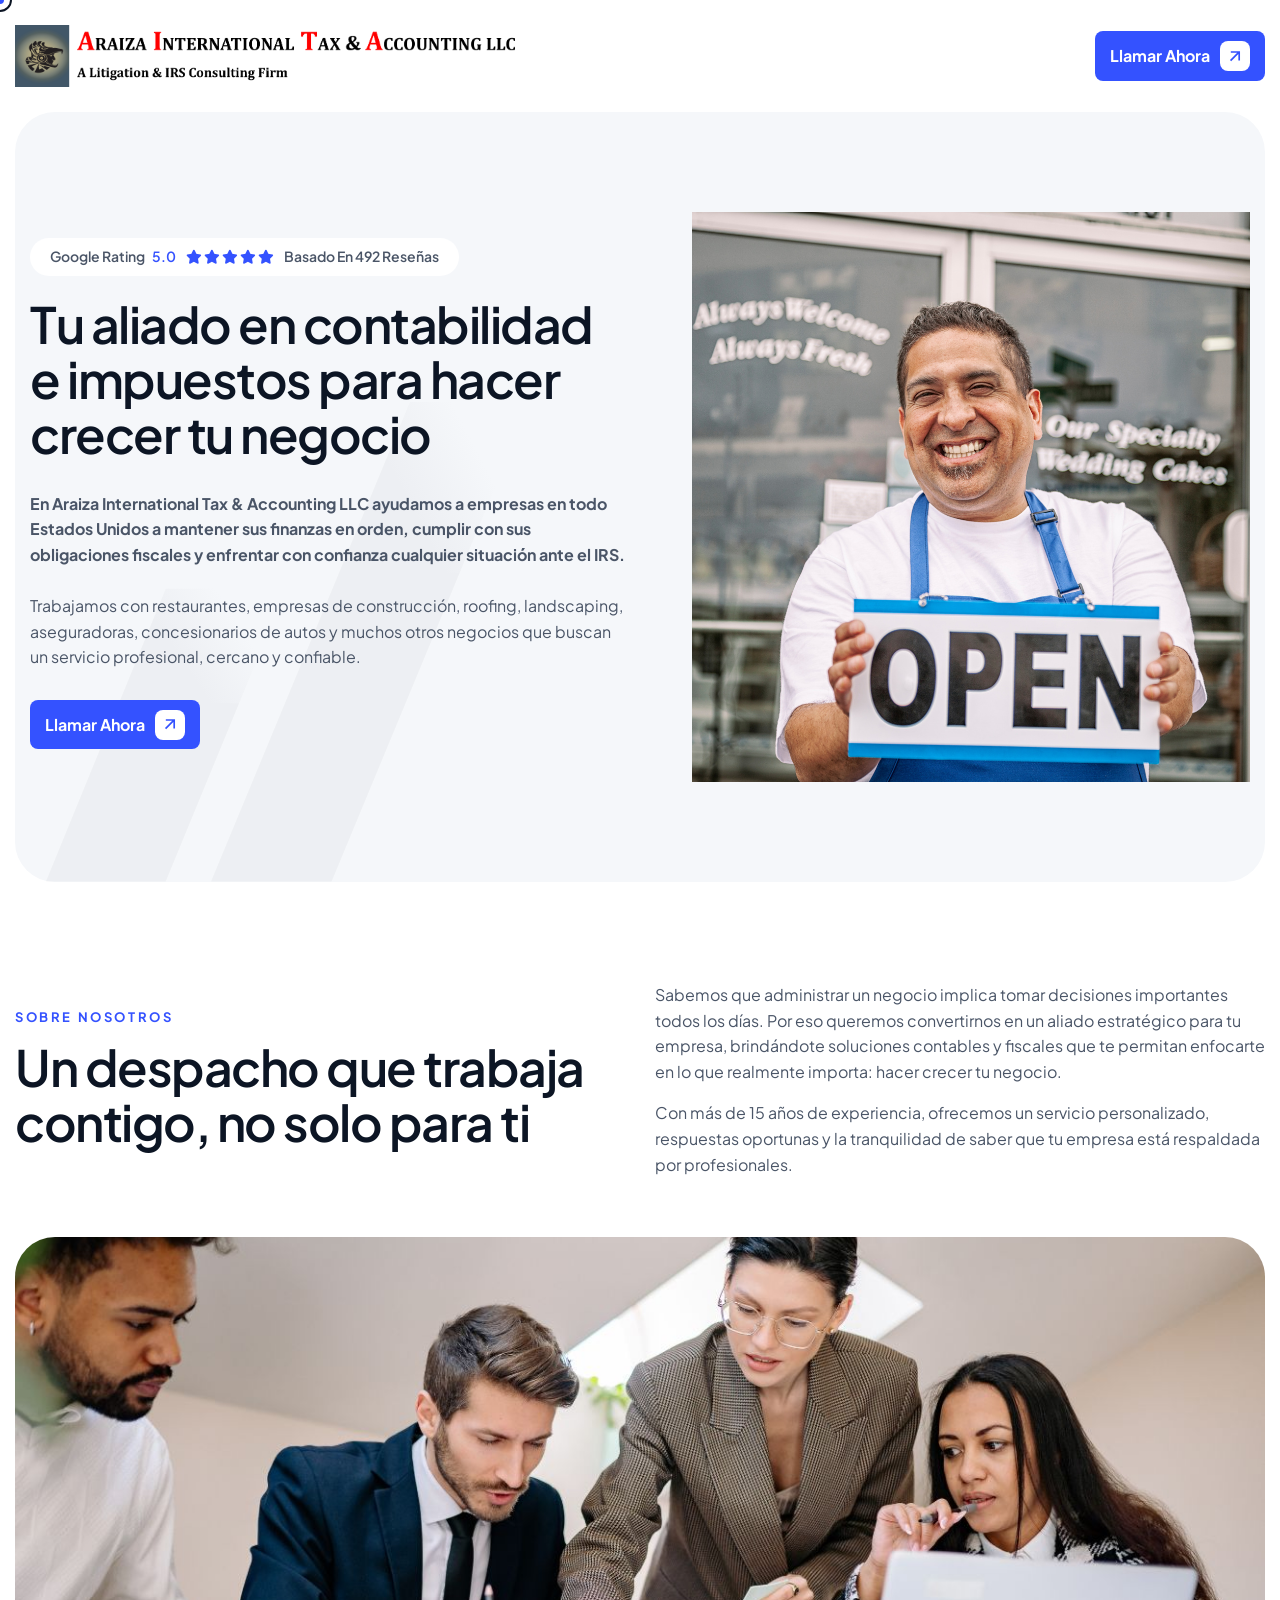
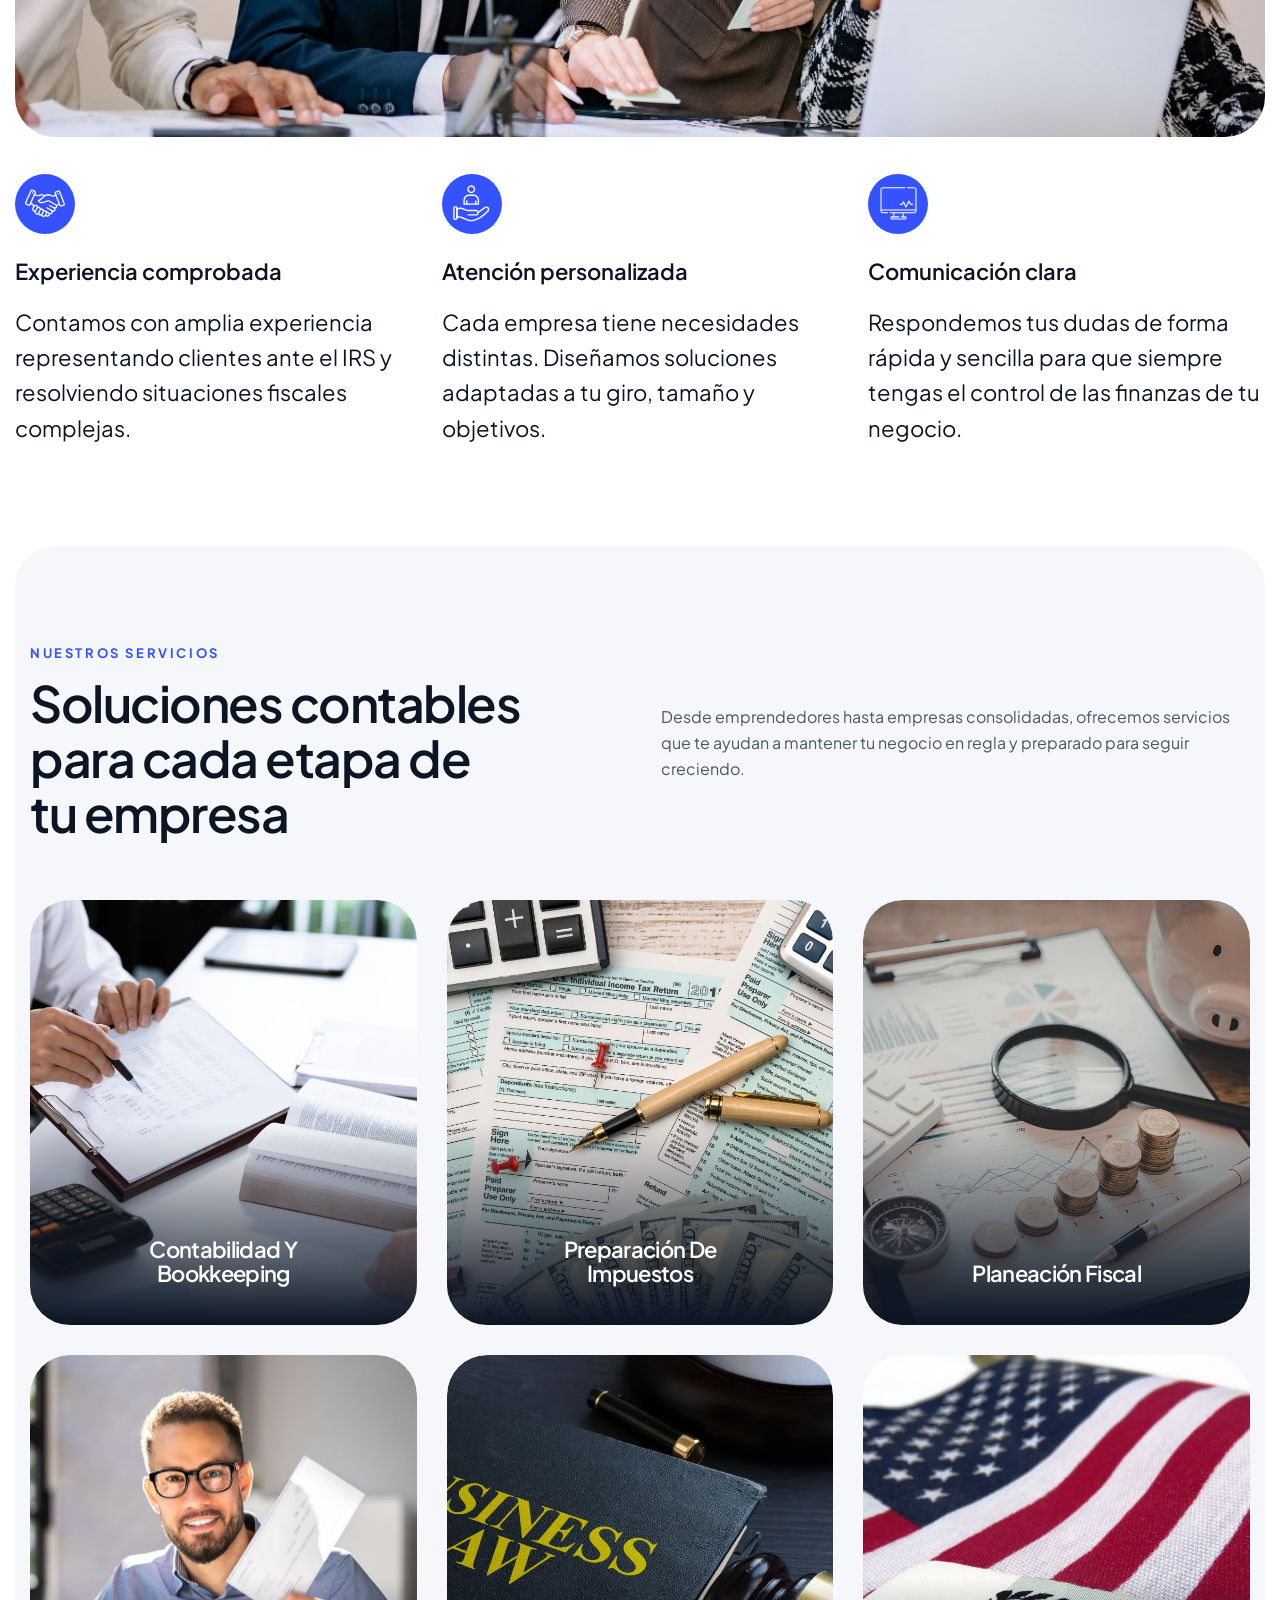
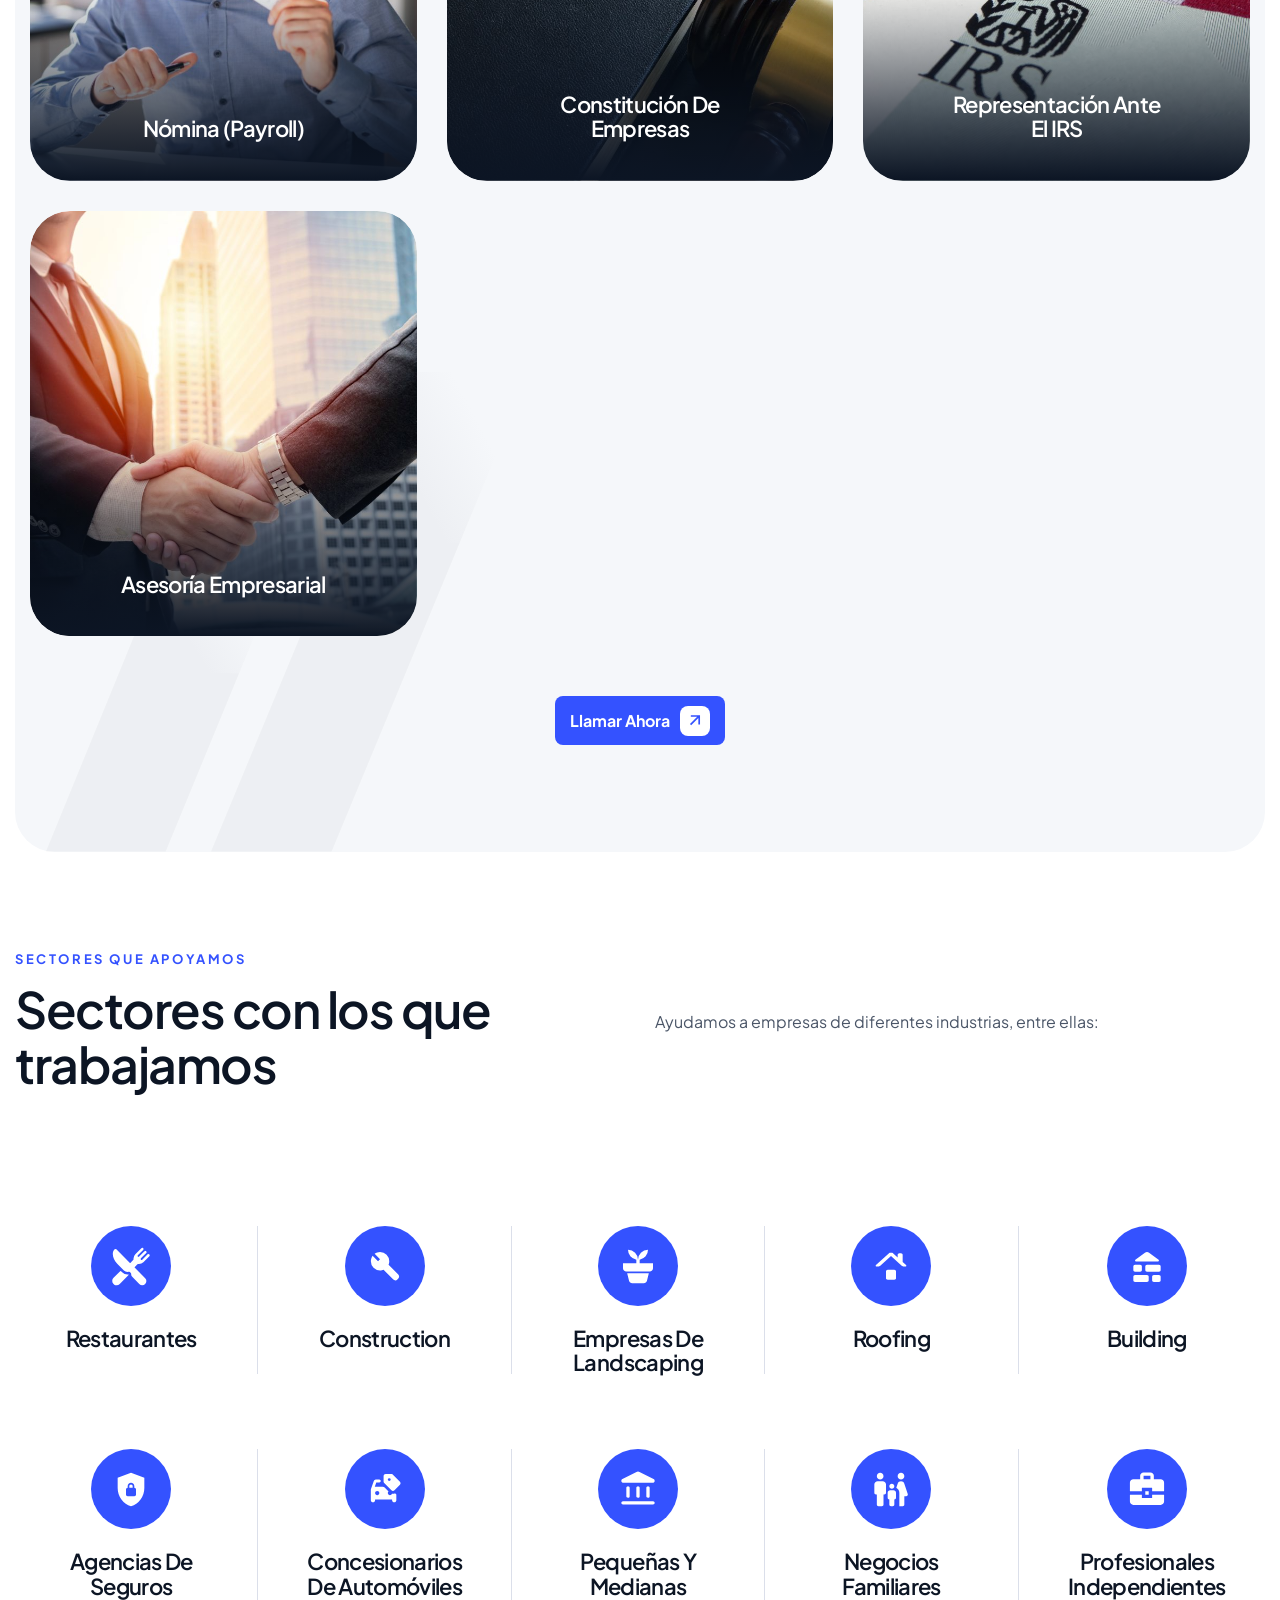
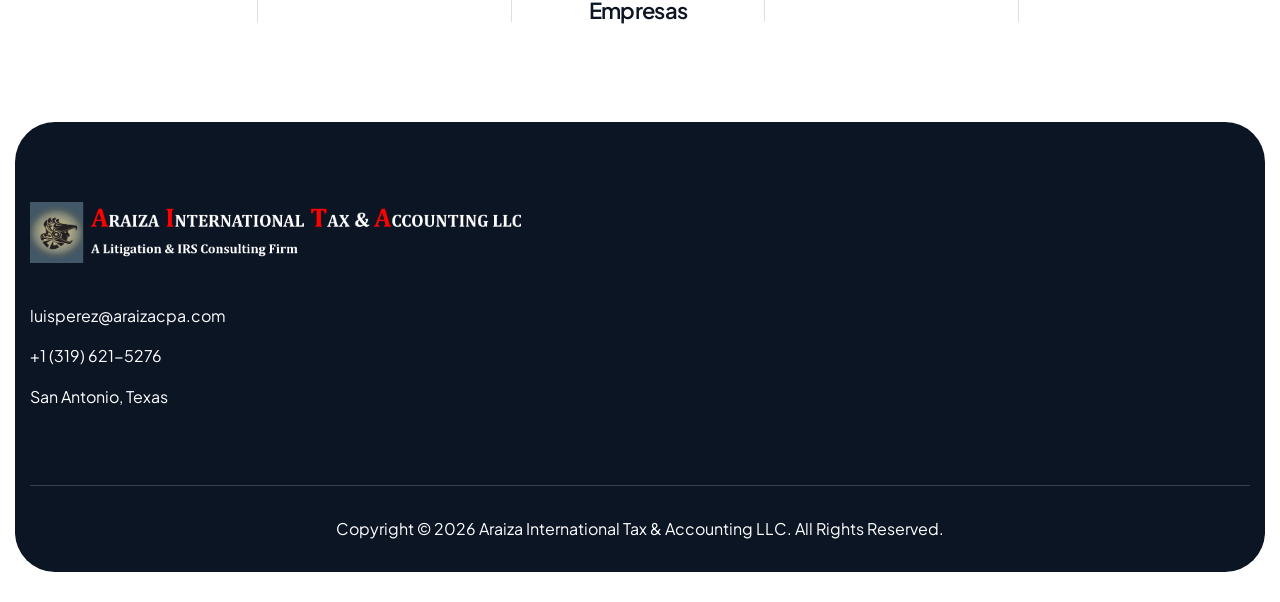
==== index.html @ cfbf819a "20260730-001" ====
<!DOCTYPE html>
<html lang="zxx">
<head>
	<!-- Meta -->
	<meta charset="utf-8">
	<meta http-equiv="X-UA-Compatible" content="IE=edge">
	<meta name="viewport" content="width=device-width, initial-scale=1.0">
	<meta name="description" content="">
	<meta name="keywords" content="">
	<meta name="author" content="Awaiken">
	<!-- Page Title -->
	<title>Araiza International Tax & Accounting LLC</title>
	<!-- Favicon Icon -->
	<link rel="shortcut icon" type="image/x-icon" href="images/favicon.png">
	<!-- Google Fonts Css-->
	<link rel="preconnect" href="https://fonts.googleapis.com">
    <link rel="preconnect" href="https://fonts.gstatic.com" crossorigin>
    <link href="https://fonts.googleapis.com/css2?family=Plus+Jakarta+Sans:ital,wght@0,200..800;1,200..800&display=swap" rel="stylesheet">
	<!-- Bootstrap Css -->
	<link href="css/bootstrap.min.css" rel="stylesheet" media="screen">
	<!-- SlickNav Css -->
	<link href="css/slicknav.min.css" rel="stylesheet">
	<!-- Swiper Css -->
	<link rel="stylesheet" href="css/swiper-bundle.min.css">
	<!-- Font Awesome Icon Css-->
	<link href="css/all.css" rel="stylesheet" media="screen">
	<!-- Animated Css -->
	<link href="css/animate.css" rel="stylesheet">
	<!-- Magnific Popup Core Css File -->
	<link rel="stylesheet" href="css/magnific-popup.css">
	<!-- Main Custom Css -->
	<link href="css/custom.css" rel="stylesheet" media="screen">
</head>
<body class="tt-magic-cursor">

    <!-- Preloader Start -->
	<div class="preloader">
		<div class="loading-container">
			<div class="loading"></div>
			<div id="loading-icon"><img src="images/loader.svg" alt=""></div>
		</div>
	</div>
	<!-- Preloader End -->

	<!-- Magic Cursor Start -->
	<div id="magic-cursor">
		<div id="ball">
            <div class="circle"></div>
        </div>
	</div>
	<!-- Magic Cursor End -->

    <!-- Header Start -->
	<header class="main-header">
		<div class="header-sticky">
			<nav class="navbar navbar-expand-lg">
				<div class="container">
					<!-- Logo Start -->
					<a class="navbar-brand" href="./">
						<img class="navbar-brand-logo" src="images/logo.png" alt="Logo">
					</a>
					<!-- Logo End -->

					<!-- Main Menu Start -->
					<div class="collapse navbar-collapse main-menu">
                        <div class="nav-menu-wrapper">
                            <!--<ul class="navbar-nav mr-auto" id="menu">
                                <li class="nav-item"><a class="nav-link" href="index.html">Home</a></li>                                
                                <li class="nav-item"><a class="nav-link" href="about.html">about us</a></li>
                                <li class="nav-item"><a class="nav-link" href="services.html">services</a></li>
                                <li class="nav-item"><a class="nav-link" href="blog.html">Blog</a></li>
                                <li class="nav-item"><a class="nav-link" href="contact.html">Contact Us</a></li>
                                <li class="nav-item submenu"><a class="nav-link" href="#">pages</a>
                                    <ul>                                        
                                        <li class="nav-item"><a class="nav-link" href="service-single.html">service details</a></li>
                                        <li class="nav-item"><a class="nav-link" href="blog-single.html">blog details</a></li>
                                        <li class="nav-item"><a class="nav-link" href="team.html">Our Team</a></li>
                                        <li class="nav-item"><a class="nav-link" href="pricing.html">Pricing</a></li>
                                        <li class="nav-item"><a class="nav-link" href="faqs.html">FAQ</a></li>
                                        <li class="nav-item"><a class="nav-link" href="404.html">404</a></li>
                                    </ul>
                                </li>
                                <li class="nav-item highlighted-menu"><a class="nav-link" href="#">Book Now</a></li>                               
                            </ul> -->
                        </div>
                        <!-- Let’s Start Button Start -->
                        <div class="header-btn d-inline-flex">
                            <a href="tel:+13196215276" class="btn-default">Llamar ahora</a>
                        </div>
                        <!-- Let’s Start Button End -->
					</div>
					<!-- Main Menu End -->

					<div class="navbar-toggle"></div>
				</div>
			</nav>
			<div class="responsive-menu"></div>
		</div>
	</header>
	<!-- Header End -->

    <!-- Hero Section Start -->
	<div class="hero light-bg-section">
		<div class="container">
            <div class="row align-items-center">
                <div class="col-lg-6">
                    <!-- Hero Left Content Start -->
                    <div class="hero-content">
                        <!-- Google Rating Start -->
                        <div class="google-rating wow fadeInUp">
                             <ul>
                                <li>Google Rating <span>5.0</span></li>
                                <li>
                                    <i class="fa-solid fa-star"></i>
                                    <i class="fa-solid fa-star"></i>
                                    <i class="fa-solid fa-star"></i>
                                    <i class="fa-solid fa-star"></i>
                                    <i class="fa-solid fa-star"></i>
                                </li>
                                <li>basado en 492 reseñas</li>
                             </ul>   
                        </div>
                        <!-- Google Rating End -->

                        <div class="section-title">
                            <h1 class="text-anime-style-3">Tu aliado en contabilidad e impuestos para hacer crecer tu negocio</h1>
                        </div>
                        <div class="hero-content-body wow fadeInUp" data-wow-delay="0.5s">
                            <p><b>En Araiza International Tax & Accounting LLC ayudamos a empresas en todo Estados Unidos a mantener sus finanzas en orden, cumplir con sus obligaciones fiscales y enfrentar con confianza cualquier situación ante el IRS.</b></p><p>Trabajamos con restaurantes, empresas de construcción, roofing, landscaping, aseguradoras, concesionarios de autos y muchos otros negocios que buscan un servicio profesional, cercano y confiable.</p>
                        </div>

                        <div class="hero-content-footer wow fadeInUp" data-wow-delay="0.75s">
                            <a href="tel:+13196215276" class="btn-default">Llamar ahora</a>
                            <!--<a href="#" class="btn-default btn-highlighted">view our services</a>-->
                        </div>
                    </div>
                    <!-- Hero Left Content End -->
                </div>

                <div class="col-lg-6">
                    <!-- Hero Image Start -->
                    <div class="hero-image">
                        <figure>
                            <img src="images/hero-img.png" alt="">
                        </figure>                            
                    </div>
                    <!-- Hero Image End -->
                </div>
            </div>
        </div>
	</div>
	<!-- Hero Section End -->

    <!-- About Section Start -->
	<div class="about-us">
        <div class="container">
            <div class="row section-row align-items-center">
                <div class="col-lg-6">
                    <!-- Section Title Start -->
                    <div class="section-title">
                        <h3 class="wow fadeInUp">Sobre nosotros</h3>
                        <h2 class="text-anime-style-3">Un despacho que trabaja contigo, no solo para ti</h2>
                    </div>
                    <!-- Section Title End -->
                </div>

                <div class="col-lg-6">
                    <!-- Section Title Content Start -->
                    <div class="section-title-content wow fadeInUp" data-wow-delay="0.25s">
                        <p style="margin-bottom: 1rem;">Sabemos que administrar un negocio implica tomar decisiones importantes todos los días. Por eso queremos convertirnos en un aliado estratégico para tu empresa, brindándote soluciones contables y fiscales que te permitan enfocarte en lo que realmente importa: hacer crecer tu negocio.</p><p>Con más de 15 años de experiencia, ofrecemos un servicio personalizado, respuestas oportunas y la tranquilidad de saber que tu empresa está respaldada por profesionales.</p>
                    </div>
                    <!-- Section Title Content End -->
                </div>
            </div>

            <div class="row">
                <div class="col-lg-12">
                    <!-- About Video Image Start -->
                    <div class="about-video-image">
                        <!-- About Image Start -->
                        <div class="about-image">
                            <figure class="image-anime reveal">
                                <img src="images/about-us-img.jpg" alt="">
                            </figure>
                        </div>
                        <!-- About Image End -->

                        <!-- About Video Btn Start -->
                        <!--<div class="about-video-btn">
                            <div class="icon-box">
                                <a href="https://www.youtube.com/watch?v=Y-x0efG1seA" class="popup-video"><i class="fa-solid fa-play"></i>play video</a>
                            </div>
                        </div>-->
                        <!-- About Video Btn End -->
                    </div>
                    <!-- About Video Image End -->
                </div>
            </div>
            
            <div class="row">
                <div class="col-md-4">
                    <!-- About Company Item Start -->
                    <div class="about-company-item wow fadeInUp" data-wow-delay="0.25s">
                        <div class="icon-box">
                            <img src="images/icon-about-company-1.svg" alt="">
                        </div>
                        <div class="about-company-content">
                            <p style="margin-bottom: 1rem;">Experiencia comprobada</p><p style="font-weight: 400;">Contamos con amplia experiencia representando clientes ante el IRS y resolviendo situaciones fiscales complejas.</p>
                        </div>
                    </div>
                    <!-- About Company Item End -->
                </div>

                <div class="col-md-4">
                    <!-- About Company Item Start -->
                    <div class="about-company-item wow fadeInUp" data-wow-delay="0.5s">
                        <div class="icon-box">
                            <img src="images/icon-about-company-2.svg" alt="">
                        </div>
                        <div class="about-company-content">
                            <p style="margin-bottom: 1rem;">Atención personalizada</p><p style="font-weight: 400;">Cada empresa tiene necesidades distintas. Diseñamos soluciones adaptadas a tu giro, tamaño y objetivos.</p>
                        </div>
                    </div>
                    <!-- About Company Item End -->
                </div>

                <div class="col-md-4">
                    <!-- About Company Item Start -->
                    <div class="about-company-item wow fadeInUp" data-wow-delay="0.75s">
                        <div class="icon-box">
                            <img src="images/icon-about-company-3.svg" alt="">
                        </div>
                        <div class="about-company-content">
                            <p style="margin-bottom: 1rem;">Comunicación clara</p><p style="font-weight: 400;">Respondemos tus dudas de forma rápida y sencilla para que siempre tengas el control de las finanzas de tu negocio.</p>
                        </div>
                    </div>
                    <!-- About Company Item End -->
                </div>
            </div>
        </div>
    </div>
    <!-- About Section End -->

    <!-- Our Services Start -->
    <div class="our-service light-bg-section">
        <div class="container">
            <div class="row section-row align-items-center">
                <div class="col-lg-5">
                    <!-- Section Title Start -->
                    <div class="section-title">
                        <h3 class="wow fadeInUp">Nuestros servicios</h3>
                        <h2 class="text-anime-style-3">Soluciones contables para cada etapa de tu empresa</h2>
                    </div>
                    <!-- Section Title End -->
                </div>

                <div class="col-lg-7">
                    <!-- Section Title Content Start -->
                    <div class="section-title-content wow fadeInUp" data-wow-delay="0.25s">
                        <p>Desde emprendedores hasta empresas consolidadas, ofrecemos servicios que te ayudan a mantener tu negocio en regla y preparado para seguir creciendo.</p>
                    </div>
                    <!-- Section Title Content End -->
                </div>
            </div>

            <div class="row">
                <div class="col-md-4">
                    <!-- Service Item Start -->
                    <div class="service-item wow fadeInUp" data-wow-delay="0.25s">
                        <div class="service-image">
                            <figure class="image-anime">
                                <a href="#"><img src="images/contabilidad-bookkeping.jpg" alt=""></a>
                            </figure>
                        </div>
                        <div class="service-content">
                            <h3>Contabilidad y Bookkeeping</h3>
                            <!-- <div class="service-readmore-btn">
                                <a href="#" class="btn-default">read more</a>
                            </div> -->
                        </div>
                    </div>
                    <!-- Service Item End -->
                </div>

                <div class="col-md-4">
                    <!-- Service Item Start -->
                    <div class="service-item wow fadeInUp" data-wow-delay="0.5s">
                        <div class="service-image">
                            <figure class="image-anime">
                                <a href="#"><img src="images/impuestos.jpg" alt=""></a>
                            </figure>
                        </div>
                        <div class="service-content">
                            <h3>Preparación de Impuestos</h3>
                            <!-- <div class="service-readmore-btn">
                                <a href="#" class="btn-default">read more</a>
                            </div> -->
                        </div>
                    </div>
                    <!-- Service Item End -->
                </div>

                <div class="col-md-4">
                    <!-- Service Item Start -->
                    <div class="service-item wow fadeInUp" data-wow-delay="0.75s">
                        <div class="service-image">
                            <figure class="image-anime">
                                <a href="#"><img src="images/planeacion-fiscal.jpg" alt=""></a>
                            </figure>
                        </div>
                        <div class="service-content">
                            <h3>Planeación Fiscal</h3>
                            <!-- <div class="service-readmore-btn">
                                <a href="#" class="btn-default">read more</a>
                            </div> -->
                        </div>
                    </div>
                    <!-- Service Item End -->
                </div>
                <div class="col-md-4">
                    <!-- Service Item Start -->
                    <div class="service-item wow fadeInUp" data-wow-delay="0.75s">
                        <div class="service-image">
                            <figure class="image-anime">
                                <a href="#"><img src="images/nomina.jpg" alt=""></a>
                            </figure>
                        </div>
                        <div class="service-content">
                            <h3>Nómina (Payroll)</h3>
                            <!-- <div class="service-readmore-btn">
                                <a href="#" class="btn-default">read more</a>
                            </div> -->
                        </div>
                    </div>
                    <!-- Service Item End -->
                </div>
                <div class="col-md-4">
                    <!-- Service Item Start -->
                    <div class="service-item wow fadeInUp" data-wow-delay="0.75s">
                        <div class="service-image">
                            <figure class="image-anime">
                                <a href="#"><img src="images/constitucion-empresa.jpg" alt=""></a>
                            </figure>
                        </div>
                        <div class="service-content">
                            <h3>Constitución de Empresas</h3>
                            <!-- <div class="service-readmore-btn">
                                <a href="#" class="btn-default">read more</a>
                            </div> -->
                        </div>
                    </div>
                    <!-- Service Item End -->
                </div>
                <div class="col-md-4">
                    <!-- Service Item Start -->
                    <div class="service-item wow fadeInUp" data-wow-delay="0.75s">
                        <div class="service-image">
                            <figure class="image-anime">
                                <a href="#"><img src="images/representacion-irs.jpg" alt=""></a>
                            </figure>
                        </div>
                        <div class="service-content">
                            <h3>Representación ante el IRS</h3>
                            <!-- <div class="service-readmore-btn">
                                <a href="#" class="btn-default">read more</a>
                            </div> -->
                        </div>
                    </div>
                    <!-- Service Item End -->
                </div>
                <div class="col-md-4">
                    <!-- Service Item Start -->
                    <div class="service-item wow fadeInUp" data-wow-delay="0.75s">
                        <div class="service-image">
                            <figure class="image-anime">
                                <a href="#"><img src="images/constitucion-empresarial.jpg" alt=""></a>
                            </figure>
                        </div>
                        <div class="service-content">
                            <h3>Asesoría Empresarial</h3>
                            <!-- <div class="service-readmore-btn">
                                <a href="#" class="btn-default">read more</a>
                            </div> -->
                        </div>
                    </div>
                    <!-- Service Item End -->
                </div>

                <!-- Services Footer Btn Start -->
                 <div class="service-footer-btn wow fadeInUp" data-wow-delay="0.5s">
                    <a href="tel:+13196215276" class="btn-default">Llamar ahora</a>
                </div>
                <!-- Services Footer Btn End -->
            </div>
        </div>
    </div>
    <!-- Our Services End -->

    <!-- State Counter Section Start 
    <div class="state-counter">
        <div class="container">
            <div class="row align-items-center">
                <div class="col-lg-5">
                    <!-- Section Title Start 
                    <div class="section-title">
                        <h3 class="wow fadeInUp">Experiencia</h3>
                        <h2 class="text-anime-style-3">Nuestra experiencia habla por nosotros</h2>
                    </div>
                    <!-- Section Title End 

                    <!-- Counter Contact Btn Start 
                    <div class="counter-contact-btn wow fadeInUp" data-wow-delay="0.25s">
                        <a href="tel:+13196215276" class="btn-default">Llamar ahora</a>
                    </div>
                    <!-- Counter Contact Btn End 
                </div>

                <div class="col-lg-7">
                    <!-- State Image Counter Start 
                    <div class="state-image-counter-1">
                        <!-- Counter Box Start 
                        <div class="counter-box wow fadeInUp">
                            <div class="counter-content">
                                <h3><span class="counter">15</span>+</h3>
                                <p>años brindando soluciones contables y fiscales.</p>
                            </div>
                        </div>
                        <!-- Counter Box End 

                        <!-- Counter Box Image Start 
                        <div class="counter-box counter-image wow fadeInUp" data-wow-delay="0.25s">
                            <figure class="image-anime">
                                <img src="images/counter-img-1.jpg" alt="">
                            </figure>
                        </div>
                        <!-- Counter Box Image End

                        <!-- Counter Box Start 
                        <div class="counter-box wow fadeInUp" data-wow-delay="0.5s">
                            <div class="counter-content">
                                <h3><span class="counter">50</span>+</h3>
                                <p>estados cuentan con nuestra presencia apoyando empresas de distintos sectores.</p>
                            </div>
                        </div>
                        <!-- Counter Box End
                    </div>
                    <!-- State Image Counter End

                    <!-- State Image Counter Start 
                    <div class="state-image-counter-2">
                        <!-- Counter Box Image Start
                        <div class="counter-box counter-image wow fadeInUp" data-wow-delay="0.75s">
                            <figure class="image-anime">
                                <img src="images/counter-img-2.jpg" alt="">
                            </figure>
                        </div>
                        <!-- Counter Box Image End 

                        <!-- Counter Box Start 
                        <div class="counter-box wow fadeInUp" data-wow-delay="1s">
                            <div class="counter-content">
                                <h3><span class="counter">1000</span>+</h3>
                                <p>casos complejos resueltos y contando</p>
                            </div>
                        </div>
                        <!-- Counter Box End

                        <!-- Counter Box Image Start
                        <div class="counter-box counter-image wow fadeInUp" data-wow-delay="1.25s">
                            <figure class="image-anime">
                                <img src="images/counter-img-3.jpg" alt="">
                            </figure>
                        </div>
                        <!-- Counter Box Image End 
                    </div>
                    <!-- State Image Counter End 
                </div>
            </div>
        </div>
    </div>
    <!-- State Counter Section End -->

    <!-- Why Choose Us Section Start 
    <div class="why-choose-us light-bg-section">
        <div class="container">
            <div class="row section-row align-items-center">
                <div class="col-lg-6">
                    <!-- Section Title Start 
                    <div class="section-title">
                        <h3 class="wow fadeInUp">Por qué nosotros</h3>
                        <h2 class="text-anime-style-3">¿Por qué elegir Araiza International Tax & Accounting?</h2>
                    </div>
                    <!-- Section Title End 
                </div>

                <div class="col-lg-6">
                    <!-- Section Title Content Start 
                    <div class="section-title-content wow fadeInUp" data-wow-delay="0.25s">
                        <p style="margin-bottom: 1rem;">Porque entendemos los retos que enfrentan los empresarios todos los días.</p><p>No solo presentamos declaraciones de impuestos; trabajamos para proteger tu negocio, mantenerlo en cumplimiento y ayudarte a tomar decisiones financieras con mayor seguridad.</p>
                    </div>
                    <!-- Section Title Content End 
                </div>
            </div>

            <div class="row">
                <div class="col-lg-12">
                    <!-- Why Choose Image Box Start 
                    <div class="why-choose-image-box wow fadeInUp" data-wow-delay="0.25s">
                        <!-- Why Choose Image Start 
                        <div class="why-choose-image">
                            <img src="images/why-choose-us-img.jpg" alt="">
                        </div>
                        <!-- Why Choose Image End 

                        <!-- Why Choose Content Start 
                        <div class="why-choose-content">
                            <!-- Why Choose Title Start 
                            <div class="why-choose-title">
                                <h2 class="text-anime-style-3">Experiencia que genera confianza</h2>
                            </div>
                            <!-- Why Choose Title End 

                            <!-- Why Choose Counter Start 
                            <div class="why-choose-counter">
                                <h3><span class="counter">15</span> años</h3>
                                <p>ayudando a empresas de diferentes industrias.</p>
                            </div>
                            <!-- Why Choose Counter End 
                        </div>
                        <!-- Why Choose Content End 
                    </div>
                    <!-- Why Choose Image Box End 
                </div>                
            </div>

            <div class="row">
                <div class="col-lg-4">
                    <!-- Why Choose Item Start 
                    <div class="why-choose-item wow fadeInUp" data-wow-delay="0.25s">
                        <div class="icon-box">
                            <img src="images/icon-why-choose-1.svg" alt="">
                        </div>
                        <div class="why-choose-body">
                            <h3>Respuestas rápidas</h3>
                            <p>Sabemos que el tiempo es importante. Atendemos tus dudas con rapidez y claridad.</p>
                        </div>
                    </div>
                    <!-- Why Choose Item End 
                </div>

                <div class="col-lg-4">
                    <!-- Why Choose Item Start 
                    <div class="why-choose-item wow fadeInUp" data-wow-delay="0.5s">
                        <div class="icon-box">
                            <img src="images/icon-why-choose-2.svg" alt="">
                        </div>
                        <div class="why-choose-body">
                            <h3>Soluciones a la medida</h3>
                            <p>Cada negocio recibe una estrategia personalizada según sus necesidades.</p>
                        </div>
                    </div>
                    <!-- Why Choose Item End 
                </div>

                <div class="col-lg-4">
                    <!-- Why Choose Item Start 
                    <div class="why-choose-item wow fadeInUp" data-wow-delay="0.75s">
                        <div class="icon-box">
                            <img src="images/icon-why-choose-3.svg" alt="">
                        </div>
                        <div class="why-choose-body">
                            <h3>Atención cercana</h3>
                            <p>Construimos relaciones de largo plazo basadas en confianza, transparencia y compromiso.</p>
                        </div>
                    </div>
                    <!-- Why Choose Item End 
                </div>
            </div>
        </div>
    </div>
    <!-- Why Choose Us Section End -->

    <!-- Cta Box Section Start 
    <div class="cta-box">
        <div class="container">
            <div class="row align-items-center">
                <div class="col-lg-8">
                    <!-- Section Title Start 
                    <div class="section-title">
                        <h2 class="text-anime-style-3">Estamos listos para ayudarte</h2><p style="color: white;">Ya sea que necesites organizar tu contabilidad, presentar impuestos, crear una empresa o resolver una situación con el IRS, nuestro equipo está listo para acompañarte.</p>
                    </div>
                    <!-- Section Title End 
                </div>

                <div class="col-lg-4">
                    <!-- Section Btn Start 
                    <div class="section-btn wow fadeInUp" data-wow-delay="0.25s">
                        <a href="tel:+13196215276" class="btn-default btn-highlighted btn-large">Llamar ahora</a>
                    </div>
                    <!-- Section Btn End -
                </div>
            </div>
        </div>
    </div>
    <!-- Cta Box Section End -->

    <!-- We Help Section Start -->
    <div class="we-help">
        <div class="container">
            <div class="row section-row align-items-center">
                <div class="col-lg-6">
                    <!-- Section Title Start -->
                    <div class="section-title">
                        <h3 class="wow fadeInUp">Sectores que apoyamos</h3>
                        <h2 class="text-anime-style-3">Sectores con los que trabajamos</h2>
                    </div>
                    <!-- Section Title End -->
                </div>

                <div class="col-lg-6">
                    <!-- Section Title Content Start -->
                    <div class="section-title-content wow fadeInUp" data-wow-delay="0.25s">
                        <p>Ayudamos a empresas de diferentes industrias, entre ellas:</p>
                    </div>
                    <!-- Section Title Content End -->
                </div>
            </div>

            <div class="row">
                <!-- We Help Content Start -->
                <div class="we-help-content">
                    <!-- We Help Box Start -->
                    <div class="we-help-box wow fadeInUp">
                        <div class="icon-box">
                            <img src="images/icon-help-restaurant.svg" alt="">
                        </div>
                        <div class="we-help-title">
                            <h3>Restaurantes</h3>
                        </div>
                    </div>
                    <!-- We Help Box End -->

                    <!-- We Help Box Start -->
                    <div class="we-help-box wow fadeInUp" data-wow-delay="0.25s">
                        <div class="icon-box">
                            <img src="images/icon-help-construccion.svg" alt="">
                        </div>
                        <div class="we-help-title">
                            <h3>Construction</h3>
                        </div>
                    </div>
                    <!-- We Help Box End -->

                    <!-- We Help Box Start -->
                    <div class="we-help-box wow fadeInUp" data-wow-delay="0.5s">
                        <div class="icon-box">
                            <img src="images/icon-help-landscape.svg" alt="">
                        </div>
                        <div class="we-help-title">
                            <h3>Empresas de Landscaping</h3>
                        </div>
                    </div>
                    <!-- We Help Box End -->

                    <!-- We Help Box Start -->
                    <div class="we-help-box wow fadeInUp" data-wow-delay="0.75s">
                        <div class="icon-box">
                            <img src="images/icon-help-roof.svg" alt="">
                        </div>
                        <div class="we-help-title">
                            <h3>Roofing</h3>
                        </div>
                    </div>
                    <!-- We Help Box End -->

                    <!-- We Help Box Start -->
                    <div class="we-help-box wow fadeInUp" data-wow-delay="1s">
                        <div class="icon-box">
                            <img src="images/icon-help-build.svg" alt="">
                        </div>
                        <div class="we-help-title">
                            <h3>Building</h3>
                        </div>
                    </div>
                    <!-- We Help Box End -->
                </div>
                <!-- We Help Content End -->
            </div>
            <!-- <div style="padding-bottom: 75px;"></div>-->
            <div class="row">
                <!-- We Help Content Start -->
                <div class="we-help-content">
                    <!-- We Help Box Start -->
                    <div class="we-help-box wow fadeInUp">
                        <div class="icon-box">
                            <img src="images/icon-help-seguro.svg" alt="">
                        </div>
                        <div class="we-help-title">
                            <h3>Agencias de Seguros</h3>
                        </div>
                    </div>
                    <!-- We Help Box End -->

                    <!-- We Help Box Start -->
                    <div class="we-help-box wow fadeInUp" data-wow-delay="0.25s">
                        <div class="icon-box">
                            <img src="images/icon-help-car.svg" alt="">
                        </div>
                        <div class="we-help-title">
                            <h3>Concesionarios de Automóviles</h3>
                        </div>
                    </div>
                    <!-- We Help Box End -->

                    <!-- We Help Box Start -->
                    <div class="we-help-box wow fadeInUp" data-wow-delay="0.5s">
                        <div class="icon-box">
                            <img src="images/icon-help-empresa.svg" alt="">
                        </div>
                        <div class="we-help-title">
                            <h3>Pequeñas y medianas empresas</h3>
                        </div>
                    </div>
                    <!-- We Help Box End -->

                    <!-- We Help Box Start -->
                    <div class="we-help-box wow fadeInUp" data-wow-delay="0.75s">
                        <div class="icon-box">
                            <img src="images/icon-help-familiar.svg" alt="">
                        </div>
                        <div class="we-help-title">
                            <h3>Negocios familiares</h3>
                        </div>
                    </div>
                    <!-- We Help Box End -->

                    <!-- We Help Box Start -->
                    <div class="we-help-box wow fadeInUp" data-wow-delay="1s">
                        <div class="icon-box">
                            <img src="images/icon-help-independiente.svg" alt="">
                        </div>
                        <div class="we-help-title">
                            <h3>Profesionales independientes</h3>
                        </div>
                    </div>
                    <!-- We Help Box End -->
                </div>
                <!-- We Help Content End -->
            </div>
        </div>
    </div>
    <!-- We Help Section End -->

    <!-- Footer Start -->
	<footer class="main-footer">
        <div class="container">
            <div class="row">
                <div class="col-lg-12">
                    <!-- Footer About Start -->
                    <div class="footer-about">
                        <div class="row">
                            <div class="col-lg-5">
                                <!-- Footer Logo Start -->
                                <div class="footer-logo">
                                    <img class="footer-logo-img" src="images/footer-logo.png" alt="">
                                </div>
                                <!-- Footer Logo End -->
                                <!-- Footer Contact Start -->
                                <div class="footer-contact">
                                    <ul>
                                        <li><a href="mailto:luisperez@araizacpa.com">luisperez@araizacpa.com</a></li>
                                        <li><a href="tel:+13196215276">+1 (319) 621-5276</a></li>
                                        <li><p>San Antonio, Texas</p></li>
                                    </ul>
                                </div>
                                <!-- Footer Contact End -->
                            </div>

                            <!-- <div class="col-lg-7">
                                <!-- Footer Title Start 
                                <div class="footer-title">
                                    <h2>Soluciones contables para cada etapa de tu empresa</h2>
                                </div>
                                <!-- Footer Title End 
                            </div> -->
                        </div>
                    </div>
                    <!-- Footer End Start -->

                    <!-- Footer Body Start 
                    <div class="footer-body">
                        <div class="row">
                            <div class="col-lg-5">
                            </div>

                            <div class="col-lg-7">
                                <div class="row">
                                    <!-- <div class="col-md-4 col-6">
                                        <div class="footer-links">
                                            <h2>quick links</h2>
                                            <ul>
                                                <li><a href="#">Home</a></li>
                                                <li><a href="#">About Us</a></li>
                                                <li><a href="#">Services</a></li>
                                                <li><a href="#">Contact Us</a></li>
                                            </ul>
                                        </div> 
                                    </div>
        
                                    <div class="col-md-4 col-6">
                                        <!-- Footer Links Start 
                                        <div class="footer-contact">
                                            <h2>Horario de atención</h2>
                                            <ul>
                                                <li><p>Lunes a viernes <br>8:00 a.m. - 7:00 p.m.</p></li>
                                                <li><p>Sábados <br>9:00 a.m. - 4:00 p.m.</p></li>
                                                <li><p>Atendemos clientes en todo Estados Unidos.</p></li>
                                            </ul>
                                        </div>
                                        <!-- Footer Links End 
                                    </div>

                                    <div class="col-md-4">
                                        <!-- Footer Contact Start
                                        <div class="footer-contact">
                                            <h2>Contáctanos</h2>
                                            <ul>
                                                <li><a href="mailto:luisperez@araizacpa.com">luisperez@araizacpa.com</a></li>
                                                <li><a href="tel:+13196215276">+1 (319) 621-5276</a></li>
                                                <li><p>San Antonio, Texas</p></li>
                                            </ul>
                                        </div>
                                        <!-- Footer Contact End 
                                    </div>
                                </div>
                            </div>
                        </div>
                    </div>
                    <!-- Footer Body End -->

                    <!-- Copyright Footer Start -->
					<div class="footer-copyright">
                        <div class="row align-items-center">
                            <div class="col-lg-12">
                                <!-- Footer Copyright Content Start -->
								<div class="footer-copyright-text">
									<p>copyright © 2026 Araiza International Tax & Accounting LLC. All rights reserved.</p>
								</div>
								<!-- Footer Copyright Content End -->
                            </div>
                        </div>						
					</div>
					<!-- Copyright Footer End -->
                </div>
            </div>
        </div>
    </footer>
    <!-- Footer End -->

    <!-- Jquery Library File -->
    <script src="js/jquery-3.7.1.min.js"></script>
    <!-- Bootstrap js file -->
    <script src="js/bootstrap.min.js"></script>
    <!-- Validator js file -->
    <script src="js/validator.min.js"></script>
    <!-- SlickNav js file -->
    <script src="js/jquery.slicknav.js"></script>
    <!-- Swiper js file -->
    <script src="js/swiper-bundle.min.js"></script>
    <!-- Counter js file -->
    <script src="js/jquery.waypoints.min.js"></script>
    <script src="js/jquery.counterup.min.js"></script>
    <!-- Magnific js file -->
    <script src="js/jquery.magnific-popup.min.js"></script>
    <!-- SmoothScroll -->
    <script src="js/SmoothScroll.js"></script>
    <!-- MagicCursor js file -->
    <script src="js/gsap.min.js"></script>
    <script src="js/magiccursor.js"></script>
    <!-- Text Effect js file -->
	<script src="js/SplitText.js"></script>
    <script src="js/ScrollTrigger.min.js"></script>
    <!-- Wow js file -->
    <script src="js/wow.js"></script>
    <!-- Main Custom js file -->
    <script src="js/function.js"></script>
</body>
</html>
---- css/custom.css ----
/* ----------------------------------------------------------------------------------------
* Author        : Awaiken
* Template Name : Wexico - Accounting & Finance HTML Template
* File          : CSS File
* Version       : 1.0
* ---------------------------------------------------------------------------------------- */
/* INDEX
----------------------------------------------------------------------------------------
01. Global Variables
02. General css
03. Header css
04. Hero css
05. About Us css
06. Our Services css
07. State Counter css
08. Why Choose Us css
09. Our Employee css
10. Cta Box css
11. We Help css
12. Our Pricing css
13. Testimonials css
14. Our Blog css
15. Footer css
16. About us Page css
17. Services Page css
18. Service Single css
19. Blog Archive css
20. Blog Single css
21. Contact us Page css
22. Pricing Page css
23.	FAQs Page css
24. 404 Page css
25. Responsive css
-------------------------------------------------------------------------------------- */

/************************************/
/*** 	 01. Global Variables	  ***/
/************************************/	

:root{
	--primary-color		: #0C1524;
	--secondary-color	: #F5F7FA;
	--text-color		: #4A5567;
	--accent-color		: #3452ff;
	--divider-color		: #DBDFEA;
	--dark-divider-color: #FFFFFF30;
	--white-color		: #FFFFFF;
	--error-color		: rgb(230, 87, 87);
	--default-font		: "Plus Jakarta Sans", sans-serif;
}

/************************************/
/*** 	   02. General css		  ***/
/************************************/

body{
	font-family: var(--default-font);
	font-size: 16px;
	font-weight: 400;
	line-height: 1.6em;
	color: var(--text-color);
	background-color: var(--white-color);
}

p{
	line-height: 1.6em;
	margin-bottom: 1.6em;
}

h1,
h2,
h3,
h4,
h5,
h6{
	margin :0;
	font-weight: 600;
	color: var(--primary-color);
	line-height: 1.1em;
	letter-spacing: -0.03em;
}

figure{
	margin: 0;
}

img{
	max-width: 100%;
}

a{
	text-decoration: none;
}

a:hover{
	text-decoration: none;
	outline: 0;
}

a:focus{
	text-decoration: none;
	outline: 0;
}

html,
body{
	width: 100%;
	overflow-x: clip;
}

.container{
	max-width: 1300px;
}

.container,
.container-fluid,
.container-lg,
.container-md,
.container-sm,
.container-xl,
.container-xxl{
    padding-right: 15px;
    padding-left: 15px;
}

.image-anime{
	position: relative;
	overflow: hidden;
}

.image-anime:after{
	content: "";
	position: absolute;
    width: 200%;
    height: 0%;
    left: 50%;
    top: 50%;
    background-color: rgba(255,255,255,.3);
    transform: translate(-50%,-50%) rotate(-45deg);
    z-index: 1;
}

.image-anime:hover:after{
    height: 250%;
    transition: all 600ms linear;
    background-color: transparent;
}

.reveal{
	position: relative;
    display: -webkit-inline-box;
    display: -ms-inline-flexbox;
    display: inline-flex;
    visibility: hidden;
    overflow: hidden;
}

.reveal img{
    height: 100%;
    width: 100%;
    -o-object-fit: cover;
    object-fit: cover;
    -webkit-transform-origin: left;
    transform-origin: left;
}

.row{
    margin-right: -15px;
    margin-left: -15px;
}

.row > *{
	padding-right: 15px;
	padding-left: 15px;
}

.row.no-gutters{
    margin-right: 0px;
    margin-left: 0px;
}

.row.no-gutters > *{
    padding-right: 0px;
    padding-left: 0px;
}

.btn-default{
	display: inline-block;
	font-size: 16px;
	font-weight: 700;
	line-height: 1.2em;
	color: var(--white-color);
	background: var(--accent-color);
	text-transform: capitalize;
	padding: 15px 55px 15px 15px;
	border-radius: 8px;
	border: none;
	transition: 0.5s ease-in-out;
	position: relative;
	overflow: hidden;
	z-index: 1;
}

.btn-default::before{
	content: '';
	position: absolute;
	top: 50%;
	right: 0;
	bottom: 0;
	width: 30px;
	height: 30px;
	border-radius: 8px;
	background-color: var(--white-color);
	background-image: url(../images/arrow.svg);
	background-repeat: no-repeat;
	background-position: center center;
	transform: translate(-15px, -50%);
	transition: 0.4s ease-in-out;
}

.btn-default::after{ 
	content: '';
    display: block;
    position: absolute;
	top: 0;
    left: 0;
    bottom: 0;
	width: 0;
	height: 106%;
	border-radius: 8px;
    background: var(--primary-color);
    transition: 0.4s ease-in-out;
	z-index: -1;
}

.btn-default:hover::after{
	width: 106%;
}

.btn-default:hover{
	background-color: transparent;
}

.btn-default.btn-highlighted{
	margin-left: 20px;
	background-color: var(--white-color);
	color: var(--accent-color);
}

.btn-default.btn-highlighted::before{
	background-color: var(--accent-color);
	background-image: url(../images/arrow-white.svg);
}

.btn-default.btn-highlighted::after{
	background-color: var(--primary-color);
}

.btn-default.btn-highlighted:hover{
	background-color: transparent;
}

.btn-large{
	font-size: 20px;
	padding: 20px 65px 20px 20px;
}

.btn-default.btn-large::before{
	width: 40px;
	height: 40px;
	background-size: 15px;
}

#magic-cursor{
	position: absolute;
    width: 10px !important;
    height: 10px !important;
    pointer-events: none;
    z-index: 1000000;
}

#ball{
	position: fixed;
	display: block;
	left: 0;
	top: 0;
	transform: translate(-50%, -50%);
	width: 24px !important;
	height: 24px !important;
	background: transparent;
	border: 1px solid var(--primary-color);
	margin: 0;
	border-radius: 50%;
	pointer-events: none;
	opacity:1 !important;
}

#ball .circle{
	background: var(--accent-color);
    width: 8px;
    height: 8px;
    top: 50%;
    position: absolute;
    left: 50%;
    transform: translate(-50%, -50%);
    border-radius: 100%;
}

.preloader{
	position: fixed;
	top: 0;
	left: 0;
	right: 0;
	bottom: 0;
	z-index: 1000;
	background-color: var(--accent-color);
	display: flex;
	align-items: center;
	justify-content: center;
}

.loading-container,
.loading{
	height: 100px;
	position: relative;
	width: 100px;
	border-radius: 100%;
}

.loading-container{
	margin: 40px auto;
}

.loading{
	border: 1px solid transparent;
	border-color: transparent var(--white-color) transparent var(--white-color);
	animation: rotate-loading 1.5s linear 0s infinite normal;
	transform-origin: 50% 50%;
}

.loading-container:hover .loading,
.loading-container .loading{
	transition: all 0.5s ease-in-out;
}

#loading-icon{
	position: absolute;
	top: 50%;
	left: 50%;
	max-width: 66px;
	transform: translate(-50%, -50%);
}

@keyframes rotate-loading{
	0%{
		transform: rotate(0deg);
	}

	100%{
		transform: rotate(360deg);
	}
}

.light-bg-section{
	position: relative;
	width: 100%;
	max-width: 1600px;
    background: var(--secondary-color);
    border-radius: 40px;
	margin: 0 auto;
    padding: 100px 0;
}

.light-bg-section::before{
	content: '';
	position: absolute;
	bottom: 0;
	left: 30px;
	width: 490px;
	height: 480px;
	background-image: url(../images/icon-section-bg.svg);
	background-repeat: no-repeat;
	background-position: bottom left;
}

.light-bg-section .container{
	position: relative;
	z-index: 1;
}

.section-row{
	margin-bottom: 60px;
}

.section-row .section-title{
	margin-bottom: 0;
}

.section-btn{
	text-align: end;
}

.section-btn .btn-default.btn-highlighted{
	margin: 0;
}

.section-title{
	margin-bottom: 30px;
}

.section-title h3{
	font-size: 13px;
    font-weight: 700;
    text-transform: uppercase;
    color: var(--accent-color);
    margin-bottom: 15px;
    letter-spacing: 0.2em;
}

.section-title h1,
.section-title h2{
	font-size: 50px;
	letter-spacing: -0.03em;
	font-weight: 600;
	margin-bottom: 0;
}

.section-title h1 span,
.section-title h2 span{
	color: var(--accent-color);
}

.section-title-content p{
	margin: 0;
}

/************************************/
/**** 	   03. Header css		 ****/
/************************************/

header.main-header{
	background-color: var(--white-color);
	position: relative;
	z-index: 100;
}

.navbar{
	padding: 25px 0;
	align-items: center;
}

.navbar-brand{
	padding: 0;
	margin: 0;
}

@media only screen and (min-width: 768px) {
		.navbar-brand-logo{
			max-width: 500px;
		}
	}

	@media only screen and (max-width: 767px) {
		.navbar-brand-logo{
			width: 90%;
		}
	}

.main-menu .nav-menu-wrapper{
	flex: 1;
	text-align: center;
}

.main-menu .nav-menu-wrapper > ul{
	align-items: center;
	display: inline-flex;
}

.main-menu ul li{
	margin: 0 5px;
	position: relative;
}

.main-menu ul li a{
	font-size: 16px;
	font-weight: 600;
	padding: 15px 15px !important;
	color: var(--primary-color);
	text-transform: capitalize;
	transition: all 0.3s ease-in-out;
}

.main-menu ul li.submenu > a:after{
	content: '\f107';
	font-family: 'FontAwesome';
	font-weight: 900;
	font-size: 14px;
	margin-left: 8px;
}

.main-menu ul li a:hover,
.main-menu ul li a:focus{
	color: var(--accent-color);
}

.main-menu ul ul{
	visibility: hidden;
	opacity: 0;
	transform: scaleY(0.8);
	transform-origin: top;
	padding: 0;
	margin: 0;
	list-style: none;
	width: 210px;
	border-radius: 15px;
	position: absolute;
	left: 0;
	top: 100%;
	overflow: hidden;
	background-color: var(--primary-color);
	transition: all 0.3s ease-in-out;
	text-align: left;
}

.main-menu ul ul ul{
	left: 100%;
	top: 0;
	text-align: left;
}

.main-menu ul ul li{
	margin: 0;
	padding: 0;
}

.main-menu ul ul li a{
	color: var(--white-color);
	padding: 8px 20px !important;
	transition: all 0.3s ease-in-out;
}

.main-menu ul li:hover > ul{
	visibility: visible;
	opacity: 1;
	transform: scaleY(1);
    padding: 5px 0;
}

.main-menu ul ul li a:hover{
	color: var(--accent-color);
	background-color: transparent;
}

.main-menu ul li.highlighted-menu{
    display: none;
}

.responsive-menu,
.navbar-toggle{
	display: none;
}

.responsive-menu{
	top: 0;
	position: relative;
}

.slicknav_btn{
	background: var(--accent-color);
	padding: 6px 0 0;
	width: 38px;
	height: 38px;
	margin: 0;
	border-radius: 6px;
}

.slicknav_icon .slicknav_icon-bar{
	display: block;
	width: 100%;
	height: 3px;
	width: 22px;
	background-color: var(--white-color);
	border-radius: 6px;
	margin: 4px auto !important;
	transition: all 0.1s ease-in-out;
}

.navbar-toggle a.slicknav_btn.slicknav_open .slicknav_icon span.slicknav_icon-bar:nth-child(1){
    transform: rotate(-45deg) translate(-5px, 5px);
}

.navbar-toggle a.slicknav_btn.slicknav_open .slicknav_icon span.slicknav_icon-bar:nth-child(2){
    opacity: 0;
}

.navbar-toggle a.slicknav_btn.slicknav_open .slicknav_icon span.slicknav_icon-bar:nth-child(3){
    transform: rotate(45deg) translate(-5px, -5px);
}

.slicknav_menu{
	position: absolute;
    width: 100%;
	padding: 0;
	background: var(--accent-color);
}

.slicknav_menu ul{
	margin: 5px 0;
}

.slicknav_menu ul ul{
	margin: 0;
}

.slicknav_nav .slicknav_row,
.slicknav_nav li a{
	position: relative;
	font-size: 16px;
	font-weight: 400;
	text-transform: capitalize;
	padding: 10px 20px;
	color: var(--white-color);
	line-height: normal;
	margin: 0;
	border-radius: 0 !important;
	transition: all 0.3s ease-in-out;
}

.slicknav_nav a:hover,
.slicknav_nav .slicknav_row:hover{
	background-color: transparent;
	color: var(--primary-color);
}

.slicknav_menu ul ul li a{
    padding: 10px 20px 10px 30px;
}

.slicknav_arrow{
	font-size: 0 !important;
}

.slicknav_arrow:after{
	content: '\f107';
	font-family: 'FontAwesome';
	font-weight: 900;
	font-size: 12px;
	margin-left: 8px;
	color: var(--white-color);
	position: absolute;
	right: 15px;
    top: 15px;
	transition: all 0.3s ease-out;
}

.slicknav_open > a .slicknav_arrow:after{
    transform: rotate(-180deg);
}

/************************************/
/***        04. Hero css	      ***/
/************************************/

.google-rating{
	margin-bottom: 20px;
}

.google-rating ul{
	display: inline-flex;
	align-items: center;
	padding: 0;
	margin: 0;
	list-style: none;
	background-color: var(--white-color);
	border-radius: 40px;
	padding: 6px 20px;
}

.google-rating ul li{
	display: inline-block;
	font-size: 14px;
	font-weight: 600;
	text-transform: capitalize;
	margin-right: 10px;
}

.google-rating ul li:last-child{
	margin-right: 0;
}

.google-rating ul li span{
	color: var(--accent-color);
	margin-left: 5px;
}

.google-rating ul li i{
	font-size: 14px;
	color: var(--accent-color);
}

.hero-content-body{
	margin-bottom: 30px;
}

.hero-image{
	text-align: right;
}

/************************************/
/***       05. About Us css	      ***/
/************************************/

.about-us{
	padding: 100px 0 70px;
}

.about-video-image{
	position: relative;
	margin-bottom: 30px;
}

.about-image img{
	border-radius: 40px;
	aspect-ratio: 1/0.40;
	object-fit: cover;
}

.about-video-btn{
	position: absolute;
	bottom: 30px;
	left: 50%;
	transform: translateX(-50%);
	background-color: var(--accent-color);
	border-radius: 100px;
	display: inline-flex;
	align-items: center;
	padding: 5px 20px 5px 5px;
	transition: all 0.3s ease-in-out;
}

.about-video-btn:hover{
	background-color: var(--primary-color);
}

.about-video-btn .icon-box a{
	display: flex;
	align-items: center;
	justify-content: center;
	font-size: 16px;
	font-weight: 600;
	text-transform: capitalize;
	color: var(--white-color);
}

.about-video-btn .icon-box i{
	background-color: var(--white-color);
	color: var(--accent-color);
	border-radius: 100%;
	width: 40px;
	height: 40px;
	display: flex;
	align-items: center;
	justify-content: center;
	margin-right: 10px;
	transition: all 0.3s ease-in-out;
}

.about-video-btn:hover .icon-box i{
	color: var(--primary-color);
}

.about-company-item{
	height: calc(100% - 30px);
	margin-bottom: 30px;
}

.about-company-item .icon-box{
	position: relative;
	background-color: var(--accent-color);
	width: 60px;
	height: 60px;
	border-radius: 100%;
	display: flex;
	align-items: center;
	justify-content: center;
	margin-bottom: 20px;
	overflow: hidden;
	transition: all 0.3s ease-in-out;
}

.about-company-item .icon-box::before{
	content: '';
	display: block;
	position: absolute;
	width: 100%;
	height: 100%;
	background-color: var(--primary-color);
	top: 0;
	left: 0;
	transform: scale(0);
	transition: all 0.3s ease-in-out;
	border-radius: 50px;
}

.about-company-item:hover .icon-box:before{
	transform: scale(1);
}

.about-company-item .icon-box img{
	position: relative;
	z-index: 1;
}

.about-company-content p{
	font-size: 22px;
	font-weight: 600;
	color: var(--primary-color);
	margin: 0;
}

/************************************/
/***     06. Our Services css     ***/
/************************************/

.our-service .section-title-content{
	margin-left: 110px;
}

.service-item{
	position: relative;
    overflow: hidden;
    text-align: center;
	height: calc(100% - 30px);
	margin-bottom: 30px;
}

.service-item::before{
	content: "";
    position: absolute;
    top: 0;
    bottom: 0;
    right: 0;
    left: 0;
	background: linear-gradient(180deg, transparent 52.34%, var(--primary-color) 100%);
	border-radius: 40px;
    background-repeat: no-repeat;
    background-position: center center;
	z-index: 1;
}

.service-image{
	overflow: hidden;
	border-radius: 40px;
}

.service-image img{
	border-radius: 40px;
    aspect-ratio: 1 / 1.1;
    object-fit: cover;
    transition: all 0.5s ease-out;
}

.service-item:hover .service-image img{
    transform: scale(1.1);
}

.service-content{
    content: "";
    position: absolute;
    bottom: 20px;
	right: 80px;
	left: 80px;
    z-index: 2;
	transition: all 0.5s ease-in-out;
}

.service-content h3{
	font-size: 22px;
	color: var(--white-color);
	text-transform: capitalize;
	margin-bottom: 20px;
}

.service-content .service-readmore-btn{
	height: 0;
	overflow: hidden;
	transition: all 0.4s ease-out;
}

.service-item:hover .service-content .service-readmore-btn{
	height: 50px;
}

.service-footer-btn{
	text-align: center;
	margin-top: 30px;
}

/************************************/
/***    07. State Counter css     ***/
/************************************/

.state-counter{
	padding: 100px 0;
}

.state-image-counter-1{
	margin-bottom: 30px;
}

.state-image-counter-2,
.state-image-counter-1{
	display: flex;
	align-items: center;
	overflow: hidden;
}

.state-image-counter-1 .counter-box{
	background-color: var(--secondary-color);
	width: 30%;
	height: 212px;
	border-radius: 40px;
	display: flex;
	align-items: center;
	justify-content: center;
	text-align: center;
	padding: 0 10px;
	margin-left: 30px;
}

.counter-content h3{
	font-size: 34px;
	font-weight: 700;
	margin-bottom: 10px;
}

.counter-content p{
	margin: 0;
	color: var(--primary-color);
}

.state-image-counter-1 .counter-image{
	display: block;
	width: 40%;
	background-color: transparent;
	padding: 0;
	border-radius: 40px;
}

.counter-image img{
	border-radius: 40px;
	width: 100%;
	height: 212px;
	object-fit: cover;
}

.state-image-counter-2 .counter-box{
	background-color: var(--secondary-color);
	width: 40%;
	height: 212px;
	border-radius: 40px;
	display: flex;
	align-items: center;
	justify-content: center;
	text-align: center;
	padding: 0 10px;
	margin-left: 30px;
}

.state-image-counter-2 .counter-image{
	display: block;
	width: 30%;
	background-color: transparent;
	padding: 0;
}

/************************************/
/***    08. Why Choose Us css     ***/
/************************************/

.why-choose-us.light-bg-section{
    padding: 100px 0 70px;
}

.why-choose-image-box{
	position: relative;
	z-index: 1;
	margin-bottom: 30px;
}

.why-choose-image-box::before{
	content: "";
    position: absolute;
    top: 0;
    bottom: 0;
    right: 0;
    left: 0;
	background-color: var(--primary-color);
	opacity: 60%;
    border-radius: 40px;
    background-repeat: no-repeat;
    background-position: center center;
    z-index: 1;
}

.why-choose-image img{
    border-radius: 40px;
    aspect-ratio: 1 / 0.31;
	object-fit: cover;
}

.why-choose-content{
	position: absolute;
	bottom: 40px;
	left: 40px;
	right: 40px;
	display: flex;
	align-items: center;
	justify-content: space-between;
	z-index: 1;
}

.why-choose-title{
	width: 100%;
	max-width: 710px;
}

.why-choose-title h2{
	font-size: 46px;
	color: var(--white-color);
}

.why-choose-counter{
	width: calc(100% - 710px);
	text-align: right;
}

.why-choose-counter h3{
	font-size: 50px;
	color: var(--white-color);
	text-transform: capitalize;
}

.why-choose-counter p{
	font-size: 18px;
	color: var(--white-color);
	margin: 0;
}

.why-choose-item{
	position: relative;
	background-color: var(--white-color);
	border-radius: 40px;
	height: calc(100% - 30px);
	margin-bottom: 30px;
	padding: 40px;
	transition: all 0.4s ease-in-out;
	overflow: hidden;
}

.why-choose-item::before{
	content: '';
	position: absolute;
	left: 0;
	right: 0;
	top: 100%;
	border-radius: 0px;
	background: var(--primary-color);
	transition: all 0.5s ease-in-out;
	height: 100%;
}

.why-choose-item:hover:before{
	top: 0;
}

.why-choose-item .icon-box{
	background-color: var(--accent-color);
    width: 60px;
    height: 60px;
    border-radius: 100%;
    display: flex;
    align-items: center;
    justify-content: center;
    margin-bottom: 20px;
	position: relative;
	z-index: 1;
}

.why-choose-body h3{
	font-size: 22px;
	margin-bottom: 20px;
	text-transform: capitalize;
	transition: all 0.3s ease-in-out;
	position: relative;
	z-index: 1;
}

.why-choose-item:hover .why-choose-body h3{
	color: var(--white-color);
}

.why-choose-body p{
	margin: 0;
	transition: all 0.3s ease-in-out;
	position: relative;
	z-index: 1;
}

.why-choose-item:hover .why-choose-body p{
	color: var(--white-color);
}

/************************************/
/***     09. Our Employee css     ***/
/************************************/

.our-employee{
	padding: 100px 0;
}

.employee-content{
	margin-top: 100px;
	margin-left: 30px;
}

.employee-content .section-title{
	text-align: left;
	margin-bottom: 20px;
}

.employee-body{
	margin-bottom: 30px;
}

.employee-footer{
	display: flex;
	align-items: center;
}

.employee-counter-box{
	margin-right: 50px;
}

.employee-counter-box:last-child{
	margin-right: 0;
}

.employee-counter-box h3{
	font-size: 50px;
	margin-bottom: 5px;
}

.employee-counter-box p{
	font-weight: 500;
	margin: 0;
}

/************************************/
/***        10. Cta Box css       ***/
/************************************/

.cta-box{
	background-color: var(--accent-color);
	padding: 50px 0;
}

.cta-box .section-title{
	margin: 0;
}

.cta-box .section-title h2{
	color: var(--white-color);
}

/************************************/
/***        11. We Help css       ***/
/************************************/

.we-help{
	padding: 100px 0;
}

.we-help-content{
	display: flex;
	align-items: center;
}

@media only screen and (min-width: 768px) {
  .we-help-content{
      padding-top:75px !important;
  }
}
@media only screen and (max-width: 767px) {
  .we-help-content{
      padding-top:30px !important;
  }
}

.we-help-box{
	border-right: 1px solid var(--divider-color);
	text-align: center;
	width: calc(100% - 10px);
	height: 100%;
	margin-right: 10px;
	padding-right: 10px;
}

.we-help-box:last-child{
	border: none;
	width: 100%;
	padding-right: 0;
	margin-right: 0;
}

.we-help-box .icon-box{
	position: relative;
	background-color: var(--accent-color);
    width: 80px;
    height: 80px;
    border-radius: 100%;
    display: flex;
    align-items: center;
    justify-content: center;
	text-align: center;
	margin: 0 auto;
	margin-bottom: 20px;
	overflow: hidden;
    transition: all 0.3s ease-in-out;
}

.we-help-box .icon-box::before{
	content: '';
	display: block;
	position: absolute;
	width: 100%;
	height: 100%;
	background-color: var(--primary-color);
	top: 0;
	left: 0;
	transform: scale(0);
	transition: all 0.3s ease-in-out;
	border-radius: 50px;
}

.we-help-box:hover .icon-box:before{
	transform: scale(1);
}

.we-help-box .icon-box img{
	position: relative;
	z-index: 1;
}

.we-help-title{
	width: 100%;
	max-width: 170px;
	margin: 0 auto;
}

.we-help-title h3{
	font-size: 22px;
	text-transform: capitalize;
}

/************************************/
/***      12. Our Pricing css     ***/
/************************************/

.our-pricing.light-bg-section{
    padding: 100px 0 70px;
}

.pricing-item{
	background-color: var(--white-color);
	border-radius: 40px;
	text-align: center;
	height: calc(100% - 30px);
	margin-bottom: 30px;
	padding: 40px 30px;
}

.pricing-header{
	border-bottom: 1px solid var(--secondary-color);
	margin-bottom: 30px;
	padding-bottom: 30px;
}

.pricing-header .icon-box{
	position: relative;
	background-color: var(--accent-color);
    width: 100px;
    height: 100px;
    border-radius: 100%;
    display: flex;
    align-items: center;
    justify-content: center;
    text-align: center;
    margin: 0 auto;
    margin-bottom: 30px;
	overflow: hidden;
    transition: all 0.3s ease-in-out;
}

.pricing-item .pricing-header .icon-box::before{
	content: '';
	display: block;
	position: absolute;
	width: 100%;
	height: 100%;
	background-color: var(--primary-color);
	top: 0;
	left: 0;
	transform: scale(0);
	transition: all 0.3s ease-in-out;
	border-radius: 50px;
}

.pricing-item:hover .pricing-header .icon-box:before{
	transform: scale(1);
}

.pricing-item .pricing-header .icon-box img{
	position: relative;
	z-index: 1;
}

.pricing-content h3{
	font-size: 22px;
	text-transform: capitalize;
	margin-bottom: 10px;
}

.pricing-content p{
	text-transform: capitalize;
	margin: 0;
}

.pricing-body{
	margin-bottom: 30px;
}

.pricing-body h2{
	font-size: 50px;
	text-transform: capitalize;
	margin-bottom: 5px;
}

.pricing-body p{
	text-transform: capitalize;
	margin: 0;
}

/************************************/
/***     13. Testimonials css     ***/
/************************************/

.client-testimonials{
	padding: 100px 0 0;
}

.client-testimonials .section-row{
	border-bottom: 1px solid var(--divider-color);
	margin: 0;
	padding-bottom: 100px;
}

.client-testimonials-content{
	width: 100%;
	max-width: 540px;
}

.client-testimonials-content .section-title{
	margin-bottom: 20px;
}

.testimonial-header{
	display: flex;
	align-items: center;
	margin-bottom: 30px;
}

.author-image img{
	width: 80px;
	height: 80px;
	border-radius: 100%;
	margin-right: 20px;
}

.author-content{
	width: calc(100% - 100px);
}

.author-content h2{
	font-size: 24px;
	text-transform: capitalize;
	margin-bottom: 5px;
}

.author-content p{
	margin: 0;
}

.testimonial-body{
	margin-bottom: 30px;
}

.testimonial-slider .hero-button-next,
.testimonial-slider .hero-button-prev{
	position: relative;
	width: 40px;
	height: 40px;
	border-radius: 100%;
	background-color: var(--accent-color);
	transition: all 0.4s ease-in-out;
}

.testimonial-slider .hero-button-next{
	position: absolute;
	bottom: 0;
	left: 50px;
}

.testimonial-slider .hero-button-next:hover,
.testimonial-slider .hero-button-prev:hover{
	background-color: var(--primary-color);
}

.testimonial-slider .hero-button-next::before,
.testimonial-slider .hero-button-prev::before{
	content: '\f060';
	font-family: 'FontAwesome';
	position: absolute;
	top: 0;
	bottom: 0;
	left: 0;
	right: 0;
	font-size: 18px;
	font-weight: 900;
	color: var(--white-color);
	display: flex;
	align-items: center;
	justify-content: center;
	transition: all 0.4s ease-in-out;
}

.testimonial-slider .hero-button-next::before{
	content: '\f061';
}

/************************************/
/***      14. Our Blog css        ***/
/************************************/

.our-blog{
	padding: 100px 0 70px;
}

.blog-item{
	position: relative;
	height: calc(100% - 30px);
    margin-bottom: 30px;
}

.post-featured-image{
	border-radius: 40px;
	overflow: hidden;
	margin-bottom: 20px;
}

.post-featured-image img{
	aspect-ratio: 1/0.65;
	object-fit: cover;
	border-radius: 40px;
	transition: all 0.5s ease-out;
}

.blog-item:hover .post-featured-image img{
	transform: scale(1.1);
}

.post-item-body{
	margin-bottom: 30px;
}

.post-item-body h2{
	display: block;
	font-size: 22px;
	line-height: 1.4em;
	margin-bottom: 20px;
}

.post-item-body h2 a{
	color: inherit;
}

.post-item-body p{
	margin: 0;
}

/************************************/
/***        15. Footer css        ***/
/************************************/

.main-footer{
	width: 100%;
	max-width: 1600px;
	margin: 0 auto;
    background: var(--primary-color);
    border-radius: 40px;
    padding: 80px 0 0;
	margin-bottom: 30px;
}

.footer-about{
	margin-bottom: 50px;
}

.footer-title h2{
	font-size: 50px;
	color: var(--white-color);
}

.footer-body{
	margin-bottom: 80px;
}

.newsletter-title{
	margin-bottom: 30px;
}

.newsletter-title h3{
	font-size: 24px;
	color: var(--white-color);
	text-transform: capitalize;
}

.newsletters-form .mail-box{
	position: relative;
    background-color: transparent;
    border-bottom: 1px solid var(--dark-divider-color);
	width: 100%;
	max-width: 300px;
	display: flex;
	align-items: center;
	margin-bottom: 20px;
	padding-bottom: 15px;
}

.newsletters-form .mail-box .form-control{
    background-color: transparent;
    color: var(--white-color);
    box-shadow: none;
	border: none;
	padding: 0;
}

.newsletters-form .mail-box .form-control::placeholder{
	color: var(--white-color);
}

.subscribe-btn .btn-default:hover{
	color: var(--accent-color);
}

.subscribe-btn .btn-default::after{
    background: var(--white-color);
}

.subscribe-btn .btn-default:hover:before{
	background-image: url(../images/arrow-white.svg);
    background-repeat: no-repeat;
    background-position: center center;
    transform: translate(-15px, -50%);
    background-color: var(--accent-color);
}

.footer-links h2{
	font-size: 22px;
	color: var(--white-color);
	text-transform: capitalize;
	margin-bottom: 20px;
}

.footer-links ul{
	list-style: none;
	padding: 0;
	margin: 0;
}

.footer-links ul li{
	color: var(--white-color);
	text-transform: capitalize;
	margin-bottom: 15px;
	transition: all 0.3s ease-in-out;
}

.footer-links ul li:hover{
	color: var(--accent-color);
}

.footer-links ul li:last-child{
	margin-bottom: 0;
}

.footer-links ul li a{
	color: inherit;
}

.footer-contact {
	margin-top: 40px;
}

.footer-contact h2{
	font-size: 22px;
	color: var(--white-color);
	text-transform: capitalize;
	margin-bottom: 20px;
}

.footer-contact ul{
	list-style: none;
	padding: 0;
	margin: 0;
}

.footer-contact ul li{
	font-size: 16px;
	color: var(--white-color);
	margin-bottom: 15px;
}

.footer-contact ul li:last-child{
	margin-bottom: 0;
}

.footer-contact ul li a{
	color: inherit;
}

.footer-copyright{
	border-top: 1px solid var(--dark-divider-color);
	text-align: center;
	padding: 30px 0;
}

.footer-copyright-text p{
	margin: 0;
	text-transform: capitalize;
	color: var(--white-color);
}

/************************************/
/***    16. About Us Page css     ***/
/************************************/

.page-header.light-bg-section::before{
	width: 300px;
	height: 300px;
	background-size: cover;
}

.page-header-box{
	position: relative;
	z-index: 1;
	text-align: center;
}

.page-header-box h1{
	font-size: 50px;
    letter-spacing: -0.03em;
    font-weight: 600;
    margin-bottom: 20px;
}

.page-header-box ol{
	display: inline-flex;
    margin-bottom: 0;
	justify-content: center;
	background-color: var(--accent-color);
	border-radius: 8px;
	padding: 10px 20px;
}

.page-header-box ol li.breadcrumb-item{
    color: var(--white-color);
	text-transform: capitalize;
}

.page-header-box ol li.breadcrumb-item a{
    color: inherit;
}

.page-header-box ol .breadcrumb-item+.breadcrumb-item::before{
    color: var(--white-color);
}

.page-about{
	padding: 100px 0;
}

.page-about-image{
	position: relative;
	padding-bottom: 130px;
}

.page-about-image::before{
	content: '';
	position: absolute;
	top: 55px;
	background-image: url(../images/icon-satisfied-client-bg.svg);
	background-repeat: no-repeat;
	background-position: top right;
	width: 100%;
	height: 100%;
}

.about-img-2{
	position: absolute;
	bottom: 0;
	right: 0;
}

.about-img-1 img{
	border-radius: 40px;
}

.about-img-2 img{
	border-radius: 40px;
	border: 10px solid var(--white-color);
	border-right: 0;
}

.satisfied-client{
	position: absolute;
	bottom: 0;
	left: 50%;
	transform: translate(-50%, -100px);
	background-color: var(--white-color);
	box-shadow: 0px 4px 30px 0px #0C152412;
	border-radius: 30px;
	display: inline-flex;
	align-items: center;
	padding: 15px 20px;
	animation: moveobject 2s infinite linear alternate;
}

@keyframes moveobject{
	50%{
		left: 45%;
	}
}

.satisfied-client-icon{
	margin-right: 15px;
}

.satisfied-client-content{
	width: calc(100% - 55px);
}

.satisfied-client-content h3{
	font-size: 24px;
	color: var(--primary-color);
	text-align: left;
	margin-bottom: 5px;
}

.satisfied-client-content p{
	text-transform: capitalize;
	margin: 0;
}

.about-content{
	margin-left: 50px;
}

.about-content-body{
	margin-bottom: 30px;
}

.about-content-body p{
	margin: 0;
}

.about-company-service{
	display: flex;
	border-bottom: 1px solid var(--divider-color);
	padding-bottom: 30px;
	margin-bottom: 30px;
}

.about-company-service:last-child{
	border: none;
	padding-bottom: 0;
	margin-bottom: 0;
}

.about-company-service .icon-box{
	position: relative;
	background-color: var(--accent-color);
    width: 60px;
    height: 60px;
    border-radius: 100%;
    display: flex;
    align-items: center;
    justify-content: center;
    margin-right: 30px;
	overflow: hidden;
    transition: all 0.3s ease-in-out;
}

.about-company-service .icon-box::before{
	content: '';
	display: block;
	position: absolute;
	width: 100%;
	height: 100%;
	background-color: var(--primary-color);
	top: 0;
	left: 0;
	transform: scale(0);
	transition: all 0.3s ease-in-out;
	border-radius: 50px;
}

.about-company-service:hover .icon-box:before{
	transform: scale(1);
}

.about-company-service .icon-box img{
	position: relative;
	z-index: 1;
}

.company-service-content{
	width: calc(100% - 90px);
}

.company-service-content h3{
	font-size: 22px;
	text-transform: capitalize;
	margin-bottom: 10px;
}

.company-service-content p{
	margin: 0;
}

.our-clients{
	padding: 100px 0;
}

.client-logo{
	display: flex;
	flex-wrap: wrap;
	column-gap: 100px;
	row-gap: 40px;
	align-items: center;
	justify-content: center;
}

.company-planning-image{
	margin-right: 50px;
}

.company-planning-content{
	margin-top: 60px;
}

.company-planning-body{
	margin-bottom: 30px;
}

.company-planning-body ul{
	padding: 0;
    margin: 0;
	list-style: none;
}

.company-planning-body ul li{
    position: relative;
    padding-left: 30px;
    margin-bottom: 20px;
	text-transform: capitalize;
}

.company-planning-body ul li:last-child{
	margin-bottom: 0;
}

.company-planning-body ul li:before{
    content: '\f058';
    font-family: "Font Awesome 6 Free";
	background-color: transparent;
    color: var(--accent-color);
    font-size: 18px;
    font-weight: 400;
    position: absolute;
    top: 1px;
    left: 0;
}

.our-team{
	padding: 100px 0 70px;
}

.team-member-item{
	position: relative;
	transition: all 0.4s ease-out;
	margin-bottom: 30px;
}

.team-member-item::before{
    content: "";
    position: absolute;
    top: 0;
    bottom: 0;
    right: 0;
    left: 0;
    background: linear-gradient(180deg, transparent 52.34%, var(--primary-color) 100%);
    border-radius: 40px;
    background-repeat: no-repeat;
    background-position: center center;
    z-index: 1;
}

.team-member-item .team-image{
    position: relative;
    overflow: hidden;
	border-radius: 40px;
	margin-bottom: 20px;
}

.team-member-item .team-image img{
	width: 100%;
	border-radius: 40px;
	aspect-ratio: 1/1.2;
	object-fit: cover;
	transition: all 0.5s ease-in-out;
}

.team-member-item:hover .team-image img{
    transform: scale(1.1);
}

.team-body{
	position: absolute;
    left: 0;
    right: 0;
    bottom: 20px;
	text-align: center;
    transition: all 0.4s ease-out;
    z-index: 2;
}

.team-content{
	margin-bottom: 20px;
}

.team-content h3{
	font-size: 22px;
	color: var(--white-color);
	text-transform: capitalize;
	margin-bottom: 5px;
}

.team-content p{
	text-transform: capitalize;
	color: var(--white-color);
	margin: 0;
}

.team-social-icon{
	height: 0;
	overflow: hidden;
	transition: all 0.4s ease-out;
}

.team-member-item:hover .team-social-icon{
	height: 40px;
}

.team-social-icon ul{
	list-style: none;
	padding: 0;
	margin: 0;
}

.team-social-icon ul li{
	display: inline-block;
    text-align: center;
    margin-right: 10px;
}

.team-social-icon ul li:last-child{
	margin-right: 0;
}

.team-social-icon ul li a{
    display: block;
}

.team-social-icon ul li a i{
    background: var(--white-color);
    border-radius: 8px;
    color: var(--accent-color);
    font-size: 20px;
    width: 36px;
    height: 36px;
    display: flex;
    align-items: center;
    justify-content: center;
	transition: all 0.3s ease-out;
}

.team-social-icon ul li a i:hover{
	background: var(--accent-color);
    color: var(--white-color);
}

/************************************/
/***     17. Services Page css    ***/
/************************************/

.page-services{
	padding: 100px 0 70px;
}

.cta-box.service-cta{
	margin-bottom: 100px;
}

/************************************/
/***    18. Services Single css   ***/
/************************************/

.page-service-single{
	padding: 100px 0;
}

.service-single-content{
	margin-right: 20px;
}

.service-featured-image{
	margin-bottom: 30px;
}

.service-featured-image img{
	border-radius: 40px;
}

.service-entry h2{
	font-size: 50px;
	margin-bottom: 30px;
}

.service-entry h3{
    font-size: 40px;
    margin-bottom: 30px;
}

.service-benefits{
	margin: 40px 0 0;
}

.service-benefits-item{
	background-color: var(--secondary-color);
	border-radius: 40px;
	display: flex;
	height: calc(100% - 30px);
	margin-bottom: 30px;
	padding: 30px;
}

.service-benefits-item .icon-box{
	background-color: var(--accent-color);
    width: 60px;
    height: 60px;
    border-radius: 100%;
    display: flex;
    align-items: center;
    justify-content: center;
	margin-right: 20px;
}

.service-benefits-content{
	width: calc(100% - 80px);
}

.service-benefits-content h3{
	font-size: 22px;
	text-transform: capitalize;
	margin-bottom: 10px;
}

.service-benefits-content p{
	margin: 0;
}

.services-step{
	margin: 40px 0 0;
}

.services-step-box{
	background-color: var(--secondary-color);
	border-radius: 40px;
	height: calc(100% - 30px);
	margin-bottom: 30px;
	padding: 30px;
}

.services-step-box .icon-box{
	background-color: var(--accent-color);
    width: 60px;
    height: 60px;
    border-radius: 100%;
    display: flex;
    align-items: center;
    justify-content: center;
    margin-bottom: 20px;
}

.services-step-content h3{
	font-size: 22px;
    margin-bottom: 15px;
    text-transform: capitalize;
}

.services-step-content p{
    margin: 0;
}

.customer-Benefit{
	margin: 30px 0 0;
}

.customer-benefit-image img{
	border-radius: 40px;
}

.customer-Benefit-content h3{
	font-size: 40px;
	text-transform: capitalize;
	margin-bottom: 20px;
}

.customer-Benefit-content ul{
	padding: 0;
    margin: 0;
    list-style: none;
}

.customer-Benefit-content ul li{
	position: relative;
    padding-left: 30px;
    margin-bottom: 20px;
    text-transform: capitalize;
}

.customer-Benefit-content ul li:last-child{
	margin-bottom: 0;
}

.customer-Benefit-content ul li:before{
	content: '\f058';
	font-family: "Font Awesome 6 Free";
	background-color: transparent;
	color: var(--accent-color);
	font-size: 18px;
	font-weight: 400;
	position: absolute;
	top: 1px;
	left: 0;
}

.service-sidebar{
	position: sticky;
    top: 20px;
}

.service-catagery-list{
	background-color: var(--secondary-color);
	border-radius: 40px;
	padding: 30px 40px;
	margin-bottom: 30px;
}

.service-catagery-list h3{
    font-size: 26px;
	text-transform: capitalize;
    margin-bottom: 30px;
}

.service-catagery-list ul{
    list-style: none;
    margin: 0;
    padding: 0;
}

.service-catagery-list ul li{
	margin-bottom: 20px;
	transition: all 0.3s ease-out;
}

.service-catagery-list ul li:last-child{
	margin-bottom: 0;
}

.service-catagery-list ul li a{
	display: block;
    position: relative;
    background-color: var(--white-color);
	color: var(--text-color);
	text-transform: capitalize;
	border-radius: 10px;
	font-weight: 700;
	padding: 15px 40px 15px 15px;
    transition: all 0.3s ease-out;
}

.service-catagery-list ul li a::after{
	content: '\f178';
	font-family: "Font Awesome 6 Free";
    display: block;
	position: absolute;
    top: 50%;
	right: 20px;
	transform: translateY(-50%);
	color: var(--accent-color);
	transition: all 0.3s ease-out;
}

.service-catagery-list ul li:hover a{
	background-color: var(--accent-color);
	color: var(--white-color);
}

.service-catagery-list ul li:hover a::after{
	color: var(--white-color);
}

.sidebar-cta-box{
	position: relative;
	text-align: center;
	position: sticky;
    top: 100px;
}

.sidebar-cta-image{
	position: relative;
	border-radius: 40px;
}

.sidebar-cta-image::before{
	content: '';
	position: absolute;
	top: 0;
	bottom: 0;
	right: 0;
	left: 0;
	width: 100%;
	height: 100%;
	background-color: var(--primary-color);
	border-radius: 40px;
	opacity: 60%;
	z-index: 1;
}

.sidebar-cta-image{
	overflow: hidden;
}

.sidebar-cta-image img{
	border-radius: 40px;
	transition: all 0.5s ease-in-out;
}

.sidebar-cta-box:hover .sidebar-cta-image img{
	transform: scale(1.1);
}

.sidebar-cta-content{
	position: absolute;
	top: 50%;
	left: 50px;
	right: 50px;
	transform: translateY(-50%);
	z-index: 2;
}

.sidebar-cta-content h3{
	font-size: 26px;
	color: var(--white-color);
	text-transform: capitalize;
	margin-bottom: 20px;
}

/************************************/
/***     19. Blog Archive css     ***/
/************************************/

.page-blog{
	padding: 100px 0;
}

.page-blog .blog-item{
	height: calc(100% - 40px);
	margin-bottom: 40px;
}

.post-pagination{
    margin-top: 30px;
    text-align: center;
}

.post-pagination ul{
    justify-content: center;
    padding: 0;
    margin: 0;
}

.post-pagination ul li a,
.post-pagination ul li span{
    display: flex;
    text-decoration: none;
    justify-content: center;
    align-items: center;
    background: var(--accent-color);
    color: var(--white-color);
    width: 40px;
    height: 40px;
    margin: 0 4px;
    border-radius: 10px;
    font-weight: 700;
    transition: all 0.3s ease-out;
}

.post-pagination ul li.active a, 
.post-pagination ul li a:hover{
    background: var(--primary-color);
    color: var(--white-color);
}

/************************************/
/***       20. Blog Single css    ***/
/************************************/

.post-single-meta{
	display: inline-flex;
    margin-bottom: 0;
    justify-content: center;
	align-items: center;
    background-color: var(--accent-color);
    border-radius: 8px;
    padding: 10px 20px;
}

.post-single-meta ul{
	padding: 0;
	margin: 0;
	list-style: none;
}

.post-single-meta ul li{
	display: inline-block;
	color: var(--white-color);
	text-transform: capitalize;
	margin-right: 30px;
}

.post-single-meta ul li:last-child{
	margin-right: 0;
}

.post-single-meta ul li i{
	font-size: 18px;
	color: var(--white-color);
	margin-right: 10px;
}

.post-single-meta ul li:nth-child(3) i{
	transform: rotate(90deg);
}

.page-single-post{
	padding: 100px 0;
}

.post-image{
	margin-bottom: 30px;
}

.post-image img{
	border-radius: 40px;
	aspect-ratio: 1 / 0.50;
	object-fit: cover;
}

.post-content{
	width: 100%;
	max-width: 1100px;
	margin: 0 auto;
}

.post-entry{
	background-color: var(--secondary-color);
	border-radius: 40px;
	padding: 50px;
    margin-bottom: 30px;
}

.post-entry:after{
    content: '';
    display: block;
    clear: both;
}

.post-entry a{
    color: var(--accent-color);
}

.post-entry h1,
.post-entry h2,
.post-entry h3,
.post-entry h4,
.post-entry h5,
.post-entry h6{
	margin: 0 0 0.6em;
}

.post-entry h1{
	font-size: 58px;
}

.post-entry h2{
	font-size: 50px;
}

.post-entry h3{
	font-size: 40px;
}

.post-entry h4{
	font-size: 30px;
}

.post-entry h5{
	font-size: 24px;
}

.post-entry h6{
	font-size: 18px;
}

.post-entry p{
	margin-bottom: 20px;
}

.post-entry p:last-child{
	margin-bottom: 0;
}

.post-entry p strong{
	color: var(--primary-color);
	font-size: 18px;
	font-weight: 700;
}

.post-entry ol{
    margin: 0 0 30px;
}

.post-entry ol li{
    margin-bottom: 20px;
    font-size: 18px;
    font-weight: 700;
    color: var(--text-color);
}

.post-entry ul{
	list-style: none;
	padding: 0;
	margin: 20px 0 20px;
}

.post-entry ul li{
	font-size: 18px;
    font-weight: 500;
    color: var(--text-color);
    position: relative;
    padding-left: 30px;
    margin-bottom: 18px;
}

.post-entry ul li:before{
	content: '\f058';
    font-family: 'Font Awesome 6 Free';
    font-weight: 400;
    font-size: 18px;
    color: var(--accent-color);
    display: inline-block;
    line-height: normal;
    position: absolute;
    top: 4px;
    left: 0;
}

.post-entry ul li:last-child{
	margin-bottom: 0;
}

.post-entry ul ul,
.post-entry ul ol,
.post-entry ol ol,
.post-entry ol ul{
    margin-top: 20px;
    margin-bottom: 0;
}

.post-entry ul ul li:last-child,
.post-entry ul ol li:last-child,
.post-entry ol ol li:last-child,
.post-entry ol ul li:last-child{
    margin-bottom: 0;
}

.post-entry blockquote{
	background: var(--white-color);
	border-radius: 40px;
	text-align: center;
	padding: 40px;
	margin-bottom: 30px;
}

.post-entry blockquote p{
	color: var(--accent-color);
	font-size: 32px;
	font-weight: 600;
	line-height: 1.1em;
    letter-spacing: -0.03em;
}

.post-entry blockquote p:last-child{
	margin-bottom: 0;
}

.post-tag-links{
	padding: 0 50px;
}

.tag-links{
	display: inline-block;
}

.tag-links{
	font-size: 30px;
	font-weight: 600;
	color: var(--primary-color);
}

.post-tags .tag-links a{
    display: inline-block;
    font-size: 16px;
    font-weight: 700;
    text-transform: capitalize;
    background-color: var(--accent-color);
    color: var(--white-color);
    border-radius: 5px;
    padding: 12px 20px;
    margin-left: 10px;
    margin-bottom: 10px;
	transition: all 0.3s ease-in-out;
}

.post-tags .tag-links a:hover{
	background-color: var(--primary-color);
}

.post-tags .tag-links a::before{
    display: none;
}

.post-tags .tag-links a::after{
    background-color: var(--accent-color);
}

.post-social-sharing{
    text-align: right;
}

.post-social-sharing ul{
    list-style: none;
    padding: 0;
    margin: 0;
}

.post-social-sharing ul li{
    display: inline-block;
    margin-right: 10px;
}

.post-social-sharing ul li:last-child{
	margin-right: 0;
}

.post-social-sharing ul li a{
    display: flex;
    align-items: center;
    justify-content: center;
    border: 2px solid var(--accent-color);
    border-radius: 50%;
    text-align: center;
	background-color: var(--accent-color);
    color: var(--white-color);
    width: 38px;
    height: 38px;
    transition: all 0.3s ease-in-out;
}

.post-social-sharing ul li:hover a{
    border-color: var(--primary-color);
	background-color: var(--primary-color);
}

.post-social-sharing ul li a i{
    font-size: 18px;
    color: inherit;
    transition: all 0.3s ease-in-out;
}

.post-social-sharing ul li:hover a i{
    color: var(--secondry-color);
}

/************************************/
/***    21. Contact Us Page css   ***/
/************************************/

.contact-information{
	padding: 100px 0;
}

.contact-info-item{
    border-radius: 40px;
    overflow: hidden;
    position: relative;
}

.contact-image{
	position: relative;
	overflow: hidden;
	border-radius: 40px;
}

.contact-image::before{
	content: '';
    position: absolute;
    top: 0;
    bottom: 0;
    right: 0;
    left: 0;
    width: 100%;
    height: 100%;
	background: linear-gradient(180deg, transparent 52.34%, var(--primary-color) 100%);
	border-radius: 40px;
    z-index: 1;
}

.contact-image img{
	border-radius: 40px;
    transition: all 0.5s ease-in-out;
}

.contact-info-item:hover .contact-image img{
	transform: scale(1.1);
}

.contact-info-box{
	position: absolute;
	bottom: 30px;
	left: 40px;
	right: 70px;
	z-index: 2;
	transition: all 0.4s ease-in-out;
}

.contact-info-item:hover .contact-info-box{
	bottom: 40px;
}

.contact-info-box .icon-box{
	background-color: var(--accent-color);
	border-radius: 100%;
	width: 60px;
	height: 60px;
	display: flex;
	align-items: center;
	justify-content: center;
	margin-bottom: 20px;
}

.contact-info-content p{
	font-size: 20px;
	font-weight: 700;
	color: var(--white-color);
	margin: 0;
}

.contact-info-content p a{
	color: inherit;
}

.contact-form{
	text-align: center;
}

.contact-form .form-control{
	background-color: var(--white-color);
	border-radius: 20px;
	border: none;
	box-shadow: none;
	padding: 15px 20px;
}

.contact-form .form-control::placeholder{
	font-size: 16px;
	text-transform: capitalize;
}

.help-block.with-errors ul{
	text-align: left;
	margin-bottom: 0;
}

.help-block.with-errors ul li{
    color: var(--error-color);
    font-weight: 500;
    font-size: 14px;
	margin-left: 20px;
}

.location-map{
	padding: 100px 0;
}

.google-map{
	border-radius: 40px;
}

.google-map iframe{
	width: 100%;
	height: 450px;
	border-radius: 40px;
	border: none;
	filter: grayscale(100%);
    transition: all 0.3s ease-out;
}

.google-map iframe:hover{
    filter: grayscale(0%);
}

/************************************/
/***     22. Pricing Page css     ***/
/************************************/

.page-pricing{
	padding: 100px 0 70px
}

.pricing-box{
	background-color: var(--secondary-color);
	border-radius: 40px;
	height: calc(100% - 30px);
	margin-bottom: 30px;
	padding: 40px;
}

.pricing-box.highlighted-box{
	background-color: var(--accent-color);
}

.pricing-box-header{
	border-bottom: 1px solid var(--divider-color);
	padding-bottom: 30px;
	margin-bottom: 30px;
}

.pricing-box-title{
	margin-bottom: 20px;
}

.pricing-box-title h2{
	font-size: 50px;
	letter-spacing: 0;
}

.pricing-box.highlighted-box .pricing-box-title h2{
	color: var(--white-color);
}

.pricing-box-title h2 sup{
	font-size: 16px;
	font-weight: 600;
	top: -1.5em;
}

.pricing-box-title h2 sub{
	font-size: 16px;
	font-weight: 700;
	text-transform: capitalize;
	bottom: 0;
}

.pricing-box-content h3{
	font-size: 22px;
	text-transform: capitalize;
	margin-bottom: 15px;
}

.pricing-box.highlighted-box .pricing-box-content h3{
	color: var(--white-color);
}

.pricing-box-content p{
	margin: 0;
}

.pricing-box.highlighted-box .pricing-box-content p{
	color: var(--white-color);
}

.pricing-box-body{
	margin-bottom: 30px;
}

.pricing-box-body ul{
    padding: 0;
    margin: 0;
    list-style: none;
}

.pricing-box-body ul li{
    position: relative;
	font-weight: 600;
	color: var(--primary-color);
    padding-left: 30px;
    margin-bottom: 10px;
    text-transform: capitalize;
}

.pricing-box.highlighted-box .pricing-box-body ul li{
	color: var(--white-color);
}

.pricing-box-body ul li:last-child{
	margin-bottom: 0;
}

.pricing-box-body ul li:before{
    content: '\f058';
    font-family: "Font Awesome 6 Free";
    background-color: transparent;
    color: var(--accent-color);
    font-size: 18px;
    font-weight: 400;
    position: absolute;
    top: 1px;
    left: 0;
}

.pricing-box.highlighted-box .pricing-box-body ul li:before{
	color: var(--white-color);
}

.pricing-box-footer .btn-default.btn-highlighted{
	margin: 0;
}

/************************************/
/***      23. FAQs Page css       ***/
/************************************/

.page-faqs{
	padding: 100px 0;
}

.faq-sidebar{
	position: sticky;
	top: 20px;
}

.faq-category-box{
	background-color: var(--secondary-color);
    border-radius: 40px;
    padding: 30px 40px;
}

.faq-category-box ul{
	list-style: none;
    margin: 0;
    padding: 0;
}

.faq-category-box ul li{
	margin-bottom: 20px;
    transition: all 0.3s ease-out;
}

.faq-category-box ul li:last-child{
	margin-bottom: 0px;
}

.faq-category-box ul li a{
	display: block;
    position: relative;
    background-color: var(--white-color);
    color: var(--text-color);
    border-radius: 10px;
    font-weight: 700;
    padding: 15px 40px 15px 15px;
    transition: all 0.3s ease-in-out;
}

.faq-category-box ul li:hover a{
	background-color: var(--accent-color);
	color: var(--white-color);
}

.faq-category-box ul li a::after{
    content: '\f178';
    font-family: "Font Awesome 6 Free";
    display: block;
    position: absolute;
    top: 50%;
    right: 20px;
    transform: translateY(-50%);
    color: var(--accent-color);
    transition: all 0.3s ease-in-out;
}

.faq-category-box ul li:hover a::after{
	color: var(--white-color);
}

.faq-section{
	margin-bottom: 60px;
}

.faq-section:last-child{
	margin-bottom: 0;
}
 
.faq-section .our-faqs-title h2{
	font-size: 40px;
	margin-bottom: 30px;
}

.faq-accordion .accordion-item{
	margin-bottom: 20px;
	border: none;
}

.faq-accordion .accordion-item:last-child{
	margin-bottom: 0px;
}

.accordion-header .accordion-button{
	background-color: var(--secondary-color);
	color: var(--primary-color);
	font-size: 16px;
	font-weight: 600;
	padding: 12px 60px 12px 20px;
	border-radius: 20px !important;
	box-shadow: none;
}

.accordion-header .accordion-button::after{
	content: '\f175';
    position: absolute;
    font-family: 'Font Awesome 6 Free';
	top: auto;
    right: 20px;
	width: 20px;
	height: 30px;
    font-size: 16px;
    font-weight: 900;
    display: flex;
	align-items: center;
	justify-content: center;
    color: var(--primary-color);
    transition: all 0.3s ease-in-out;
	background: none;
}

.accordion-header .accordion-button.collapsed::after{
	color: var(--accent-color);
}

.accordion-item .accordion-body{
	padding: 12px 60px 12px 20px;
}

.accordion-item .accordion-body p{
	margin: 0;
}

/************************************/
/***        24. 404 Page css      ***/
/************************************/

.error-page{
    text-align: center;
    padding: 100px 0;
}

.error-page-image{
    margin-bottom: 40px;
}

.error-page-content-heading{
    margin-bottom: 40px;
}

.error-page-content-heading h2{
    font-size: 50px;
    margin-bottom: 30px;
}

/************************************/
/***      25. responsive css      ***/
/************************************/

@media only screen and (max-width: 1600px){
	.light-bg-section{
		width: calc(100% - 100px);
		margin: 0 50px;
	}

	.main-footer{
		width: calc(100% - 100px);
		margin: 0 50px 30px;
	}
}

@media only screen and (max-width: 1366px){
	.light-bg-section{
        width: calc(100% - 30px);
        margin: 0 15px;
    }

	.main-footer{
        width: calc(100% - 30px);
        margin: 0 15px 30px;
    }
}	

@media only screen and (max-width: 1024px){
	.main-menu ul li{
		margin-left: 0;
	}

	.hero-content-footer .btn-default.btn-highlighted{
		margin-left: 0px;
		margin-top: 10px;
	}

	.our-service .section-title-content{
		margin-left: 70px;
	}

	.service-content{
		right: 65px;
		left: 65px;
	}

	.employee-content{
		margin-top: 0px;
	}
}

@media only screen and (max-width: 991px){

    #magic-cursor{
        display: none !important;
    }

    .slicknav_nav li, .slicknav_nav ul{
        display: block;
    }

	.responsive-menu,
    .navbar-toggle{
        display: block;
    }

    .header-btn .btn-default{
        display: none;
    }

	.light-bg-section{
		width: 100%;
        max-width: 100%;
        margin: 0;
        padding: 50px 0;
        border-radius: 0;
	}

	.light-bg-section::before{
		width: 300px;
		height: 350px;
		background-size: cover;
	}

	.section-row{
        margin-bottom: 40px;
	}

    .section-title h1,
    .section-title h2{
        font-size: 36px;
    }

	.section-title-content{
		margin-top: 15px;
	}

	.section-btn{
        text-align: left;
        margin-top: 20px;
    }

	.hero-content{
		width: 100%;
		max-width: 500px;
		padding-bottom: 30px;
		margin: 0 auto;
		text-align: center;
	}

	.hero-content-footer .btn-default.btn-highlighted{
		margin-left: 20px;
		margin-top: 0px;
	}

	.hero-image{
		text-align: center;
	}

	.about-us{
		padding: 50px 0 20px;
	}

	.about-company-item .icon-box{
		margin-bottom: 15px;
	}

	.about-company-content p{
		font-size: 20px;
	}

	.our-service .section-title-content{
		margin-left: 0px;
	}

	.service-content{
		right: 10px;
		left: 10px;
	}

	.service-content h3{
		font-size: 18px;
		margin-bottom: 10px;
	}

	.service-footer-btn{
		margin-top: 10px;
	}

	.state-counter{
		padding: 50px 0;
	}

	.counter-contact-btn{
		margin-bottom: 30px;
	}

	.state-image-counter-2 .counter-box:first-child,
	.state-image-counter-1 .counter-box:first-child{
		margin-left: 0px;
	}

	.why-choose-us.light-bg-section{
		padding: 50px 0 20px;
	}

	.why-choose-image img{
		aspect-ratio: 1 / 0.40;
	}

	.why-choose-content{
		bottom: 20px;
		left: 20px;
		right: 20px;
	}

	.why-choose-title h2{
		font-size: 36px;
	}

	.why-choose-title{
		width: 100%;
		max-width: 500px;
	}

	.why-choose-counter{
		width: calc(100% - 500px);
	}

	.why-choose-counter h3{
		font-size: 36px;
	}

	.why-choose-counter p{
		font-size: 16px;
	}

	.why-choose-item{
		padding: 30px;
	}

	.why-choose-body h3{
		font-size: 20px;
		margin-bottom: 10px;
	}

	.our-employee{
		padding: 50px 0;
	}

	.employee-content{
		margin-top: 0px;
	}

	.employee-image{
		text-align: center;
		margin-bottom: 30px;
	}

	.employee-content{
		margin-left: 0px;
	}

	.employee-counter-box h3{
		font-size: 36px;
	}

	.we-help{
		padding: 50px 0;
	}

	.we-help-title{
		max-width: 100%;
	}

	.we-help-title h3{
		font-size: 20px;
	}

	.our-pricing.light-bg-section{
		padding: 50px 0 20px;
	}

	.pricing-item{
		padding: 30px 20px;
	}

	.pricing-header{
		margin-bottom: 20px;
		padding-bottom: 20px;
	}

	.pricing-header .icon-box{
		width: 80px;
		height: 80px;
		margin-bottom: 20px;
	}

	.pricing-content h3{
		font-size: 20px;
	}

	.pricing-body h2{
		font-size: 36px;
	}

	.pricing-body{
		margin-bottom: 20px;
	}

	.client-testimonials{
		padding: 50px 0 0;
	}

	.client-testimonials .section-row{
		padding-bottom: 50px;
		margin: 0;
	}

	.client-testimonials-content{
		max-width: 100%;
		margin-bottom: 40px;
	}

	.author-content h2{
		font-size: 22px;
	}

	.testimonial-header{
		margin-bottom: 20px;
	}

	.our-blog{
		padding: 50px 0 20px;
	}

	.post-item-body h2{
		font-size: 20px;
		margin-bottom: 10px;
	}

	.main-footer{
		width: 100%;
        max-width: 100%;
        margin: 0;
        padding: 50px 0 0;
        border-radius: 0;
	}

	.footer-about{
		margin-bottom: 30px;
	}

	.footer-logo{
		margin-bottom: 20px;
	}

	@media only screen and (min-width: 768px) {
		.footer-logo-img{
			max-width: 400px;
		}
	}

	@media only screen and (max-width: 767px) {
		.footer-logo-img{
			width: 90%;
		}
	}

	.footer-title h2{
		font-size: 36px;
	}

	.subscribe-newsletter{
		margin-bottom: 30px;
	}

	.footer-body{
		margin-bottom: 40px;
	}

	.newsletter-title h3{
		font-size: 22px;
	}

	.footer-links h2{
		font-size: 20px;
	}

	.footer-contact h2{
		font-size: 20px;
	}

	.footer-copyright{
		padding: 20px 0;
	}

	.page-header.light-bg-section::before{
		width: 200px;
		height: 180px;
		background-size: cover;
	}

	.page-header-box h1{
		font-size: 36px;
	}

	.page-header-box ol{
		padding: 5px 15px;
	}

	.page-about{
		padding: 50px 0;
	}

	.page-about-image{
		width: 100%;
		max-width: 620px;
		margin: 0 auto;
		margin-bottom: 30px;
	}

	.satisfied-client-content h3{
		font-size: 22px;
	}

	.about-content{
		margin-left: 0px;
	}

	.about-company-service{
		padding-bottom: 20px;
		margin-bottom: 20px;
	}

	.about-company-service .icon-box{
		margin-right: 15px;
	}

	.company-service-content{
		width: calc(100% - 75px);
	}

	.company-service-content h3{
		font-size: 20px;
	}

	.our-clients{
		padding: 50px 0;
	}

	.client-logo{
		column-gap: 50px;
		row-gap: 30px;
	}

	.company-planning-image{
		text-align: center;
		margin-right: 0px;
		margin-bottom: 30px;
	}

	.company-planning-content{
		margin-top: 0px;
	}

	.company-planning-body ul li{
		margin-bottom: 15px;
	}

	.our-team{
		padding: 50px 0 20px;
	}

	.team-content h3{
		font-size: 20px;
	}

	.page-services{
		padding: 50px 0 20px;
	}

	.cta-box.service-cta{
		margin-bottom: 50px;
	}

	.page-service-single{
		padding: 50px 0;
	}

	.service-single-content{
		margin-right: 0px;
	}

	.service-entry{
		margin-bottom: 40px;
	}

	.service-entry h2{
		font-size: 36px;
		margin-bottom: 20px;
	}

	.service-entry h3{
		font-size: 34px;
		margin-bottom: 20px;
	}

	.service-benefits-item .icon-box{
		margin-right: 10px;
	}

	.service-benefits-content{
		width: calc(100% - 70px);
	}

	.service-benefits-item{
		padding: 20px;
	}

	.service-benefits-content h3{
		font-size: 20px;
		margin-bottom: 5px;
	}

	.services-step-box{
		padding: 20px 15px;
	}

	.services-step-content h3{
		font-size: 20px;
		margin-bottom: 10px;
		text-transform: capitalize;
	}

	.customer-Benefit-content h3{
		font-size: 34px;
		margin-bottom: 15px;
	}

	.service-catagery-list{
		padding: 30px;
	}

	.service-catagery-list h3{
		font-size: 24px;
		margin-bottom: 20px;
	}

	.sidebar-cta-image img{
		width: 100%;
		aspect-ratio: 1/0.4;
		object-fit: cover;
	}

	.sidebar-cta-content h3{
		font-size: 24px;
	}

	.page-blog{
		padding: 50px 0;
	}

	.post-pagination{
		margin-top: 10px;
	}

	.post-single-meta ul li{
		margin-right: 20px;
	}

	.post-single-meta ul li i{
		font-size: 16px;
		margin-right: 5px;
	}

	.page-single-post{
		padding: 50px 0;
	}

	.post-image{
		margin-bottom: 20px;
	}

	.post-entry{
		padding: 30px;
	}

	.post-entry blockquote{
		padding: 20px;
		margin-bottom: 20px;
	}

	.post-entry blockquote p{
		font-size: 28px;
	}

	.post-entry h2{
		font-size: 36px;
	}

	.post-entry ul li{
		font-size: 16px;
	}

	.post-tag-links{
		padding: 0 0px;
	}

	.post-tags{
		margin-bottom: 10px;
	}

	.tag-links{
		font-size: 26px;
	}

	.post-social-sharing{
		text-align: left;
	}

	.contact-information{
		padding: 50px 0;
	}

	.contact-info-box{
		bottom: 20px;
		left: 10px;
		right: 10px;
	}

	.contact-info-item:hover .contact-info-box{
		bottom: 30px;
	}

	.contact-info-box .icon-box{
		width: 50px;
    	height: 50px;
		margin-bottom: 10px;
	}

	.contact-info-content p{
		font-size: 16px;
	}

	.location-map .section-title{
		max-width: 100%;
	}

	.location-map{
		padding: 50px 0;
	}

	.google-map iframe{
		height: 350px;
	}

	.page-pricing{
		padding: 50px 0 20px;
	}

	.pricing-box{
		padding: 30px;
	}

	.pricing-box-header{
		padding-bottom: 20px;
		margin-bottom: 20px;
	}

	.pricing-box-title h2{
		font-size: 36px;
	}

	.pricing-box-title h2 sup{
		top: -1.0em;
	}

	.pricing-box-content h3{
		font-size: 20px;
	}

	.page-faqs{
		padding: 50px 0;
	}

	.faq-sidebar{
		margin-bottom: 30px;
	}

	.faq-category-box{
		padding: 30px 20px;
	}

	.faq-section{
		margin-bottom: 30px;
	}

	.faq-section .our-faqs-title h2{
		font-size: 34px;
	}

	.error-page{
		text-align: center;
		padding: 50px 0;
	}

	.error-page-content-heading{
		margin-bottom: 30px;
	}

	.error-page-content-heading h2{
		font-size: 36px;
	}
}

@media only screen and (max-width: 767px){

	.section-row{
        margin-bottom: 30px;
    }

	.section-title{
		text-align: center;
	}
	
	.section-title h3{
		font-size: 16px;
	}

	.section-title h1,
	.section-title h2{
		font-size: 30px;
	}

	.section-title-content{
		text-align: center;
	}

	.section-btn{
		text-align: center;
		margin-top: 20px;
	}

	.btn-large{
		font-size: 16px;
		padding: 15px 55px 15px 15px;
	}
	
	.btn-default.btn-large::before{
		width: 30px;
		height: 30px;
		background-size: 12px;
	}

	.google-rating ul{
		display: block;
	}

	.hero-content-footer .btn-default.btn-highlighted{
		margin-left: 0px;
		margin-top: 10px;
	}

	.about-image img{
		aspect-ratio: 1 / 0.60;
		object-fit: cover;
	}

	.about-video-btn{
		bottom: 20px;
		padding: 5px 10px 5px 5px;
	}

	.about-company-item .icon-box{
        margin-bottom: 10px;
    }

	.about-company-content p{
        font-size: 18px;
    }

	.service-content{
        right: 70px;
        left: 70px;
    }

	.counter-contact-btn{
        text-align: center;
    }

	.state-image-counter-1{
		margin-bottom: 20px;
	}

	.state-image-counter-2,
	.state-image-counter-1{
		display: block;
	}

	.state-image-counter-2 .counter-box,
	.state-image-counter-1 .counter-box{
		width: 100%;
		height: 100%;
		padding: 40px 10px;
		margin-left: 0px;
		margin-bottom: 20px;
	}

	.state-image-counter-2 .counter-box:last-child,
	.state-image-counter-1 .counter-box:last-child{
		margin-bottom: 0;
	}

	.state-image-counter-2 .counter-image,
	.state-image-counter-1 .counter-image{
		display: block;
		background-color: transparent;
		padding: 0;
		width: 100%;
	}

	.why-choose-image img{
		aspect-ratio: 1 / 1;
	}

	.why-choose-content{
		display: block;
	}

	.why-choose-title{
        max-width: 100%;
		margin-bottom: 10px;
    }

	.why-choose-title h2{
        font-size: 26px;
    }

	.why-choose-counter h3{
        font-size: 30px;
    }

	.why-choose-counter{
        width: 100%;
		text-align: left;
    }

	.why-choose-item{
        padding: 20px;
    }

	.why-choose-body h3{
        font-size: 18px;
    }

	.employee-counter-box h3{
        font-size: 30px;
    }

	.employee-counter-box{
		margin-right: 30px;
	}

	.we-help-content{
		display: block;
	}

	.we-help-box{
		border-right:none;
		width: 100%;
		height: auto;
		margin-right: 0px;
		padding-right: 0px;
		margin-bottom: 30px;
	}

	.we-help-box:last-child{
		margin-bottom: 0;
	}

	.we-help-box .icon-box{
		width: 70px;
		height: 70px;
		margin-bottom: 10px;
	}

	.we-help-title h3{
        font-size: 18px;
    }

	.pricing-content h3{
        font-size: 18px;
    }

	.pricing-body h2{
        font-size: 30px;
    }

	.client-testimonials-content .section-title{
		text-align: left;
		margin-bottom: 20px;
	}

	.author-content h2{
        font-size: 20px;
    }

	.post-item-body h2{
        font-size: 18px;
    }

	/* .footer-logo img{
        max-width: 147px;
    } */

	.footer-title h2{
        font-size: 30px;
    }

	.newsletter-title{
		margin-bottom: 20px;
	}

	.newsletter-title h3{
        font-size: 20px;
    }

	.footer-links{
		margin-bottom: 30px;
	}

	.footer-links h2{
        font-size: 18px;
    }

	.footer-contact h2{
		font-size: 18px;
	}

	.page-header-box h1{
		font-size: 30px;
		margin-bottom: 10px;
	}

	.page-about-image{
        width: 100%;
        max-width: 100%;
		padding-bottom: 100px;
    }

	.page-about-image::before{
		top: 15%;
		width: 90px;
		right: 0;
		background-size: contain;
	}

	.about-img-1 img{
		width: 250px;
	}

	.about-img-2 img{
		width: 200px;
	}

	.satisfied-client{
		padding: 8px 15px;
		transform: translate(-50%, -75px);
	}

	.satisfied-client-icon{
		margin-right: 5px;
	}

	.satisfied-client-icon img{
		width: 30px;
	}

	.satisfied-client-content{
		width: calc(100% - 35px);
	}

	.satisfied-client-content h3{
        font-size: 20px;
    }

	.satisfied-client-content p{
		font-size: 14px;
	}

	.about-content .section-title{
		text-align: left;
	}

	.company-service-content h3{
        font-size: 18px;
    }

	.client-logo{
        column-gap: 45px;
        row-gap: 30px;
    }

	.client-logo .client-item img{
		width: 150px;
	}

	.company-planning-content .section-title{
		text-align: left;
	}

	.service-featured-image{
		margin-bottom: 20px;
	}
	
	.service-entry h2{
        font-size: 30px;
    }

	.service-entry h3{
        font-size: 28px;
    }

	.service-benefits-content h3{
        font-size: 18px;
    }

	.services-step-content h3{
        font-size: 18px;
    }

	.customer-benefit-image{
		margin-bottom: 20px;
	}

	.customer-Benefit-content h3{
        font-size: 28px;
        margin-bottom: 15px;
    }

	.service-catagery-list{
        padding: 30px 20px;
    }

	.service-catagery-list h3{
        font-size: 22px;
    }

	.sidebar-cta-image img{
        width: 100%;
        aspect-ratio: 1/ 0.65;
        object-fit: cover;
    }

	.sidebar-cta-content h3{
        font-size: 22px;
    }

	.post-single-meta ul li{
        margin-right: 10px;
    }

	.post-entry{
        padding: 20px;
    }

	.post-entry blockquote p{
        font-size: 24px;
    }

	.post-entry h2{
        font-size: 30px;
    }

	.tag-links{
        font-size: 22px;
    }

	.contact-info-item{
		height: calc(100% - 20px);
		margin-bottom: 20px;
	}

	.contact-info-item:last-child{
		margin-bottom: 0;
	}

	.contact-info-box{
        bottom: 20px;
        left: 30px;
        right: 30px;
    }

	.google-map iframe{
        height: 300px;
    }

	.pricing-box{
        padding: 30px 20px;
    }

	.pricing-box-title h2{
        font-size: 30px;
    }

	.pricing-box-title h2 sup{
        top: -.70em;
    }

	.pricing-box-content h3{
        font-size: 18px;
    }

	.error-page-content-heading h2{
		font-size: 30px;
	}
}
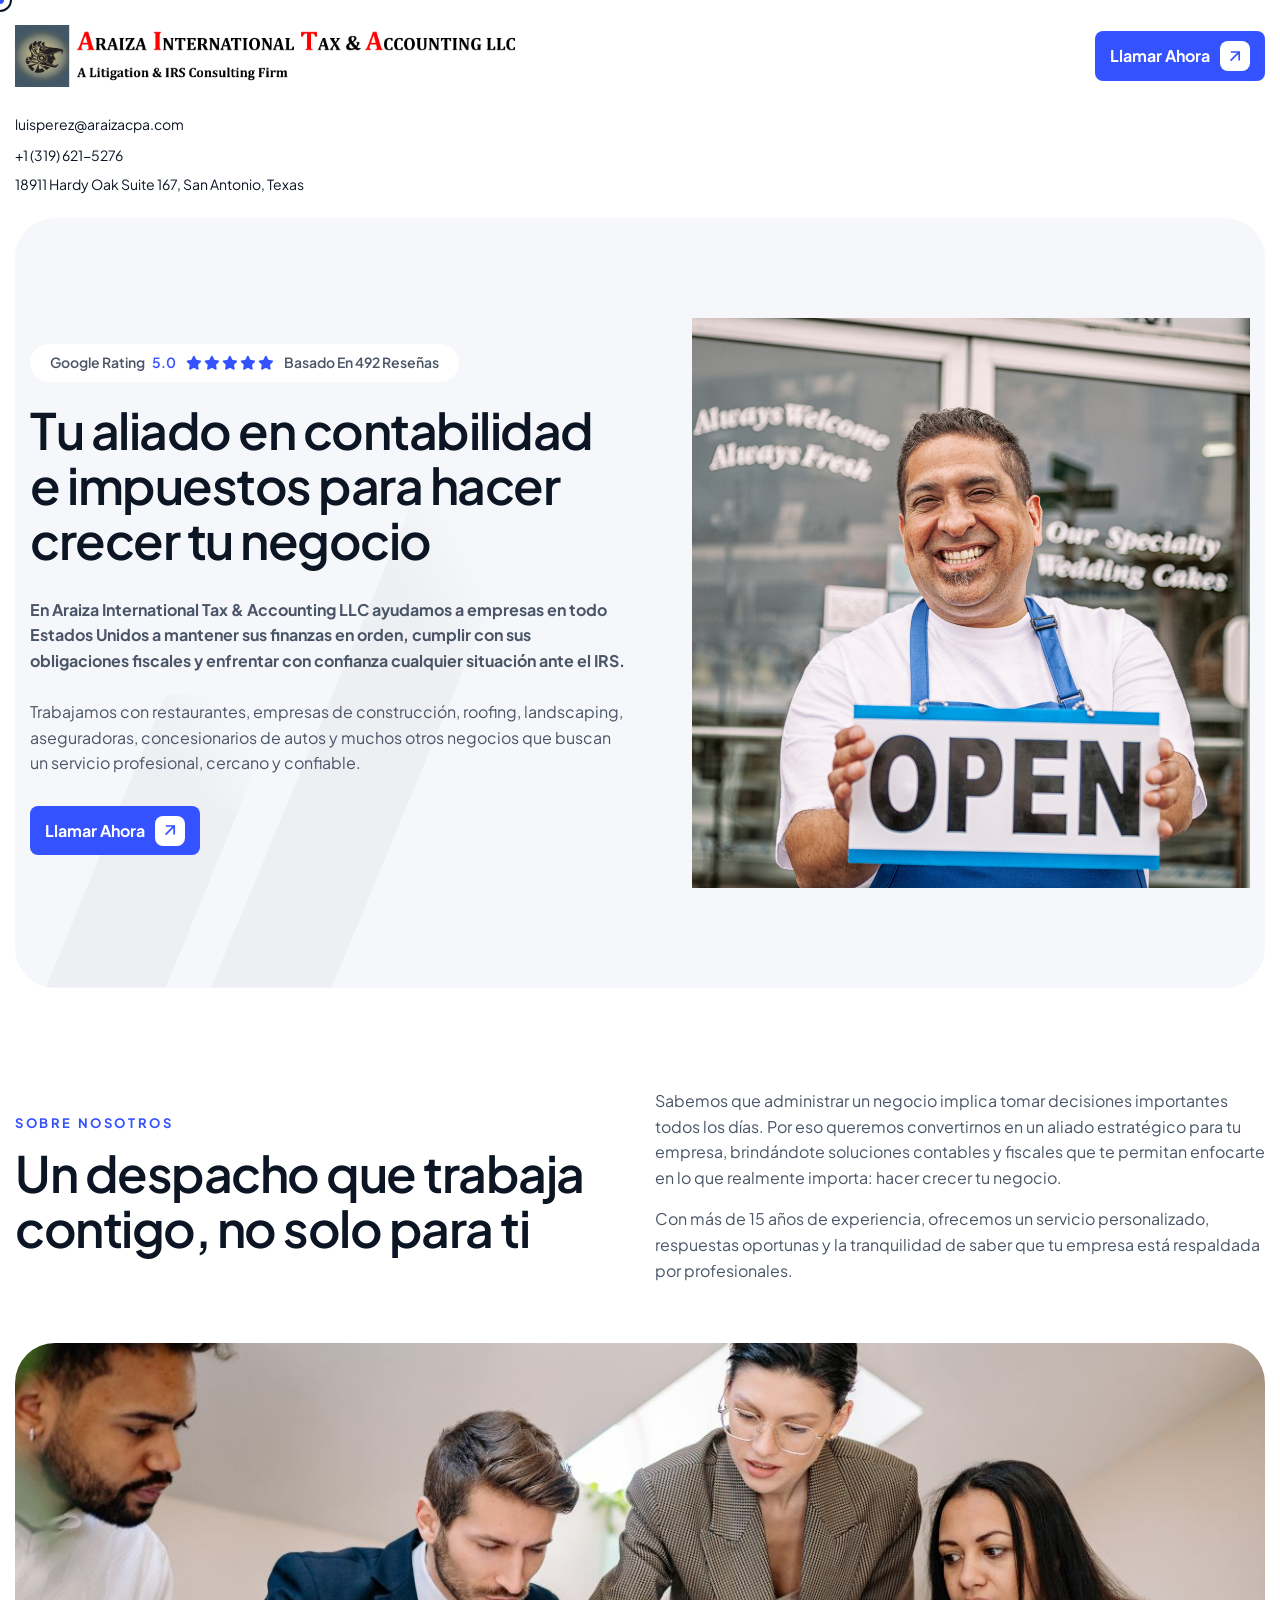
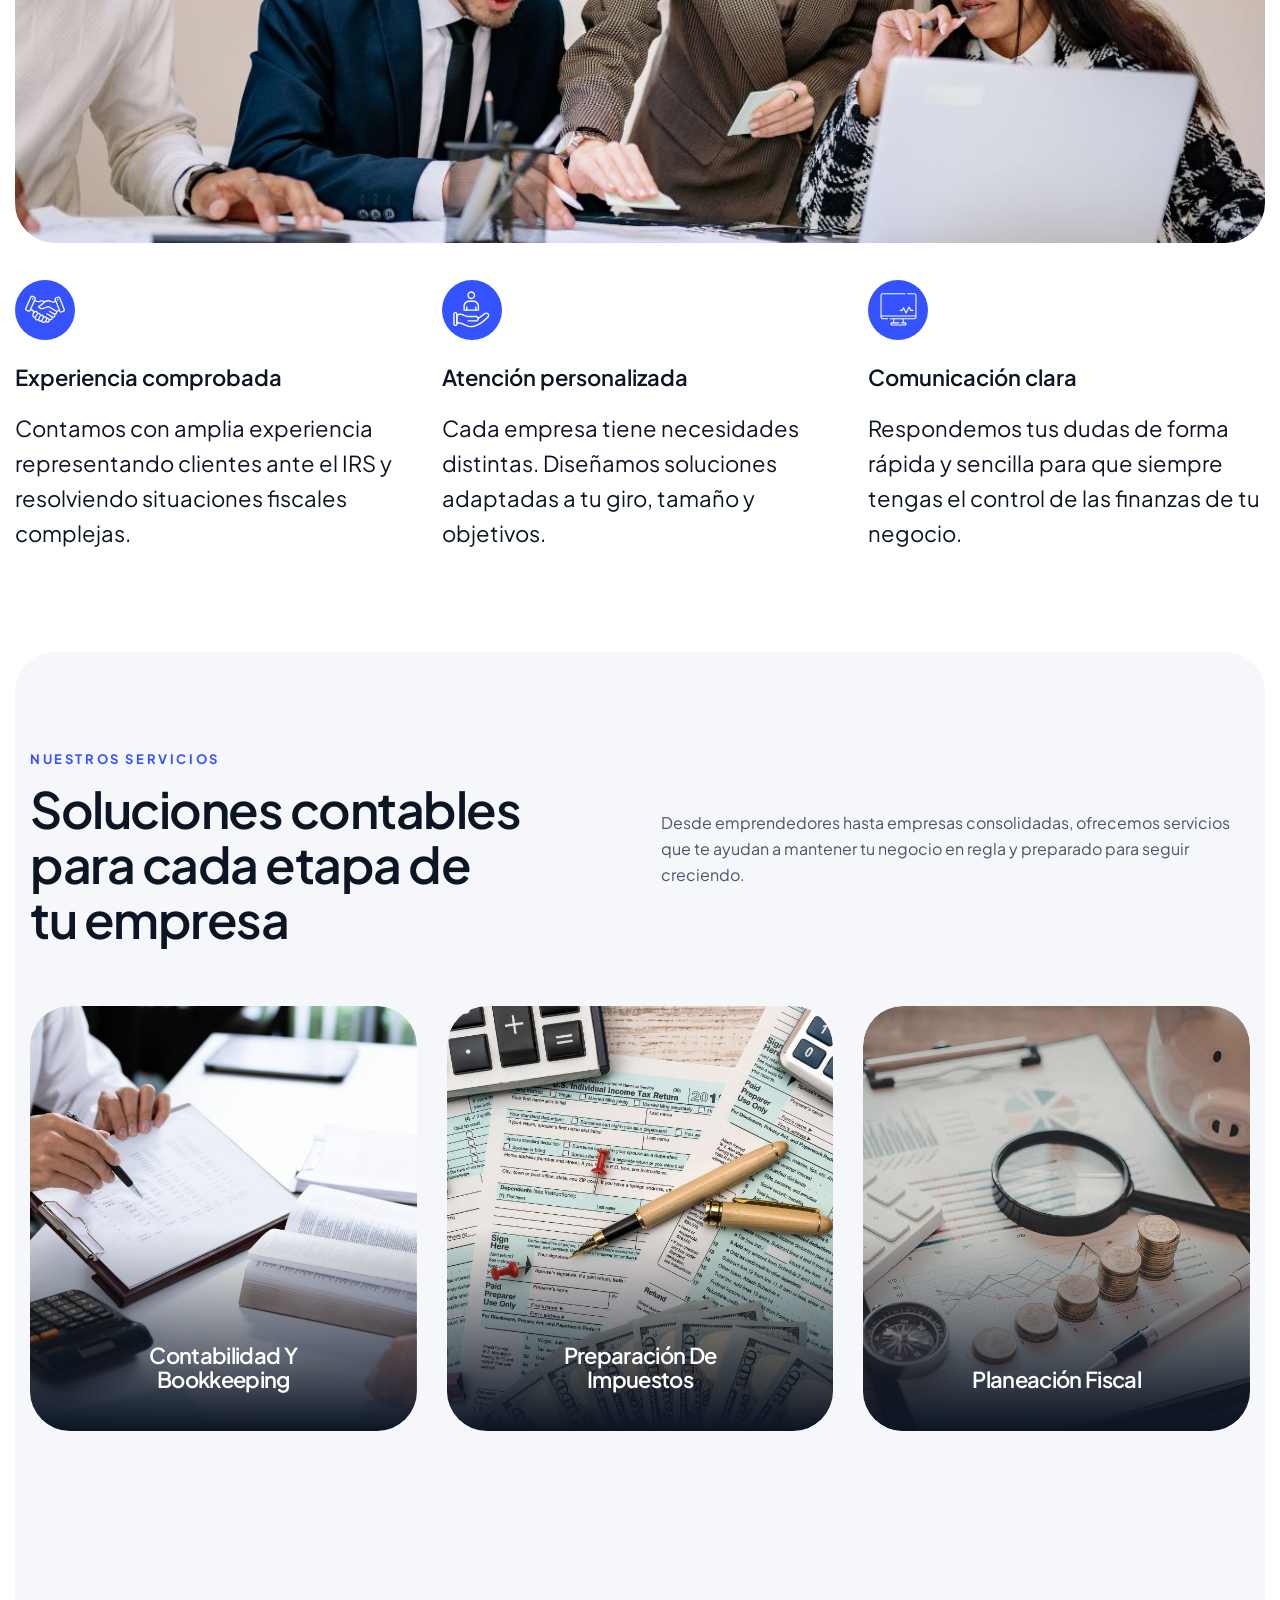
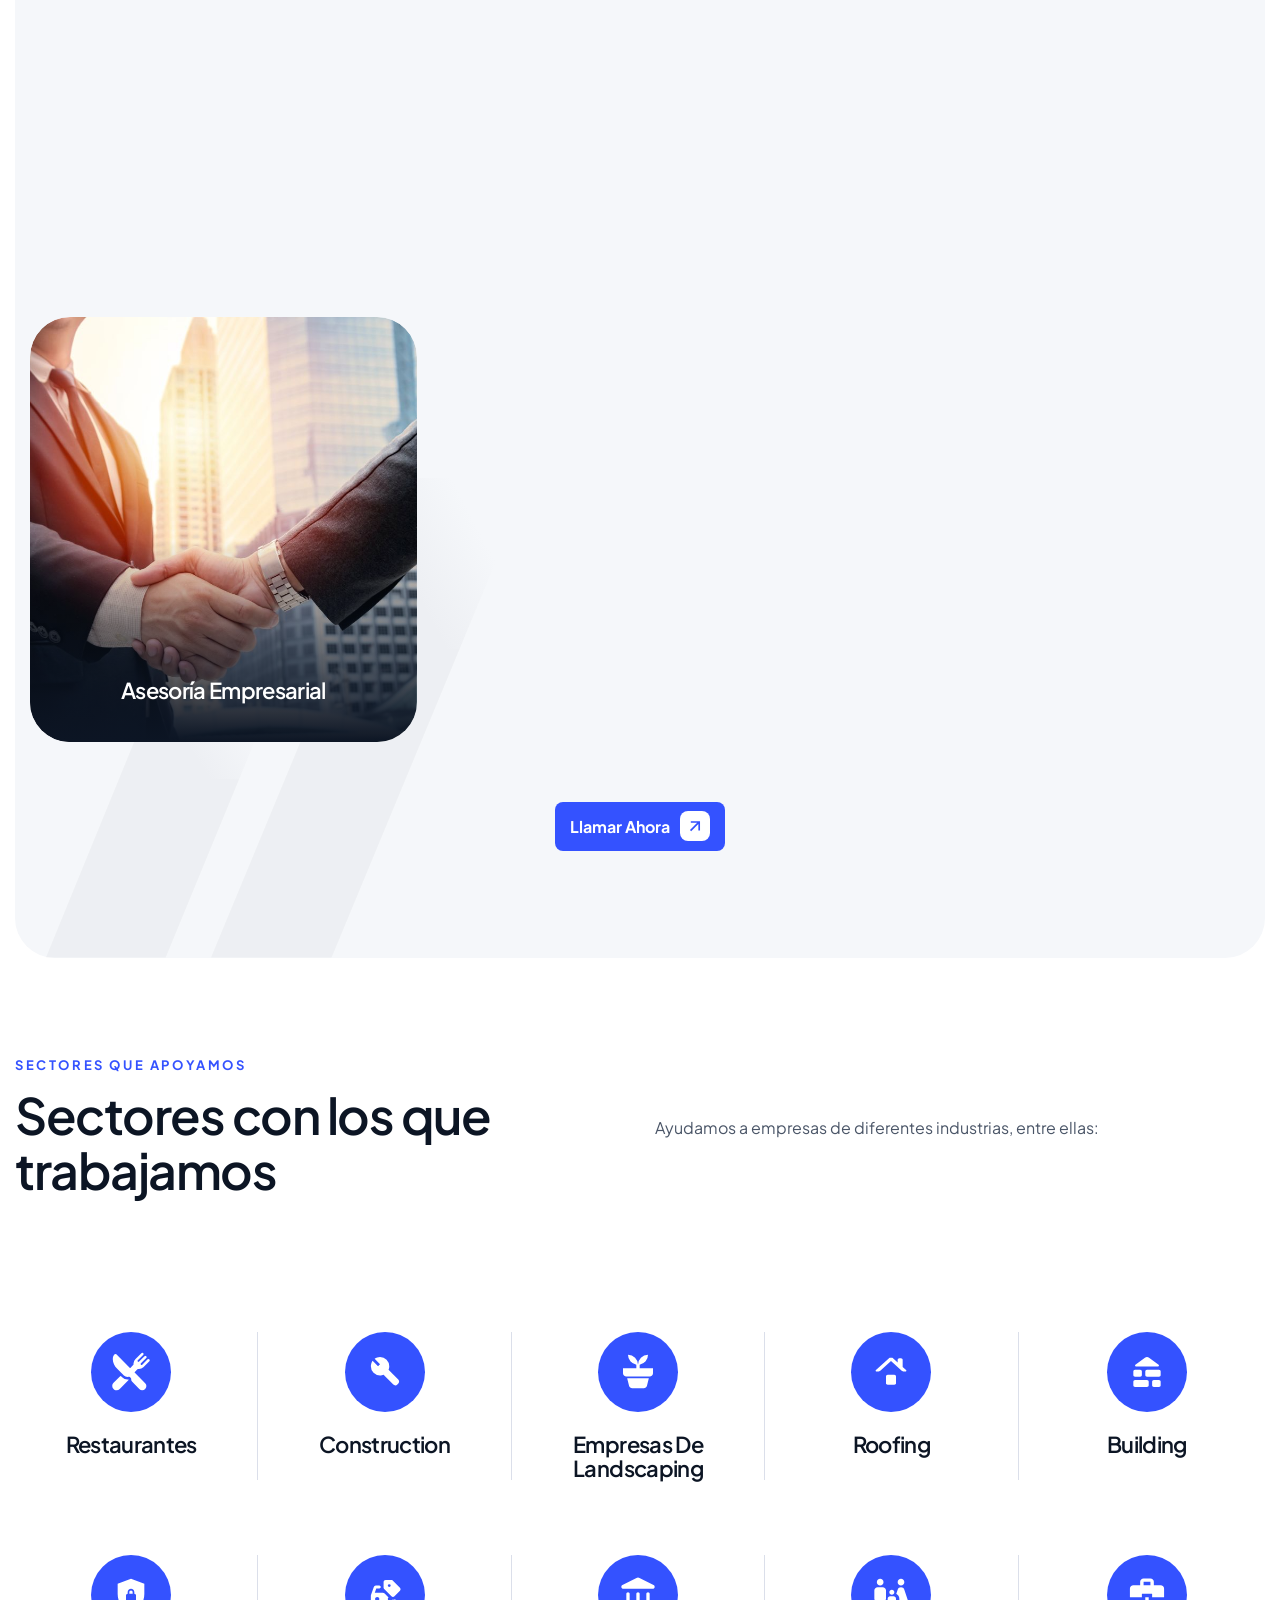
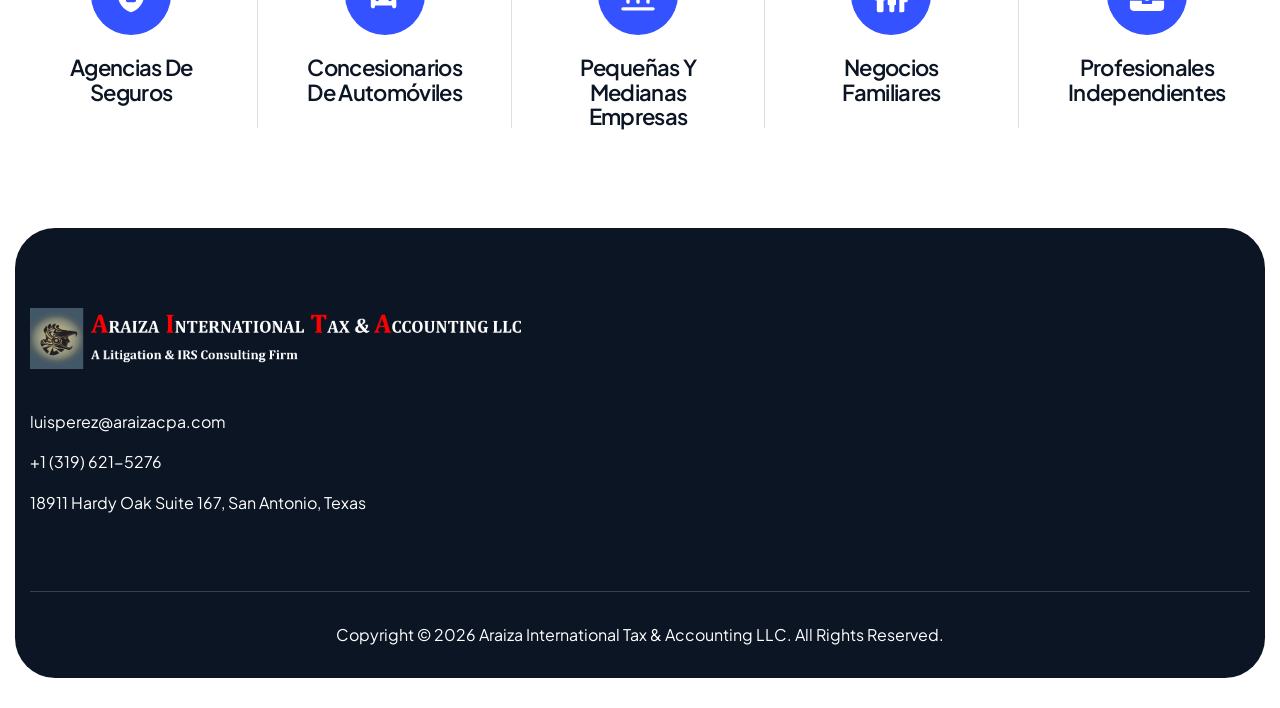
==== commit f2001ef0: "20260730-002" ====
--- a/index.html
+++ b/index.html
@@ -62,9 +62,9 @@
 					<!-- Logo End -->
 
 					<!-- Main Menu Start -->
-					<div class="collapse navbar-collapse main-menu">
+					<!--<div class="collapse navbar-collapse main-menu">
                         <div class="nav-menu-wrapper">
-                            <!--<ul class="navbar-nav mr-auto" id="menu">
+                            <ul class="navbar-nav mr-auto" id="menu">
                                 <li class="nav-item"><a class="nav-link" href="index.html">Home</a></li>                                
                                 <li class="nav-item"><a class="nav-link" href="about.html">about us</a></li>
                                 <li class="nav-item"><a class="nav-link" href="services.html">services</a></li>
@@ -81,8 +81,8 @@
                                     </ul>
                                 </li>
                                 <li class="nav-item highlighted-menu"><a class="nav-link" href="#">Book Now</a></li>                               
-                            </ul> -->
-                        </div>
+                            </ul> 
+                        </div> -->
                         <!-- Let’s Start Button Start -->
                         <div class="header-btn d-inline-flex">
                             <a href="tel:+13196215276" class="btn-default">Llamar ahora</a>
@@ -98,6 +98,26 @@
 		</div>
 	</header>
 	<!-- Header End -->
+
+    <!-- Why Choose Us Section Start -->
+    <div class="why-choose-us">
+        <div class="container">
+            <div class="row section-row-2 align-items-center">
+                <div class="col-lg-6">
+                    <!-- Section Title Content Start -->
+                    <div class="wow fadeInUp header-contact" data-wow-delay="0.25s">
+                        <ul>
+                            <li><a href="mailto:luisperez@araizacpa.com">luisperez@araizacpa.com</a></li>
+                            <li><a href="tel:+13196215276">+1 (319) 621-5276</a></li>
+                            <li><p>18911 Hardy Oak Suite 167, San Antonio, Texas</p></li>
+                        </ul>
+                    </div>
+                    <!-- Section Title Content End -->
+                </div>
+            </div>
+        </div>
+    </div>
+    <!-- Why Choose Us Section End -->
 
     <!-- Hero Section Start -->
 	<div class="hero light-bg-section">
@@ -770,7 +790,7 @@
                                     <ul>
                                         <li><a href="mailto:luisperez@araizacpa.com">luisperez@araizacpa.com</a></li>
                                         <li><a href="tel:+13196215276">+1 (319) 621-5276</a></li>
-                                        <li><p>San Antonio, Texas</p></li>
+                                        <li><p>18911 Hardy Oak Suite 167, San Antonio, Texas</p></li>
                                     </ul>
                                 </div>
                                 <!-- Footer Contact End -->
--- a/css/custom.css
+++ b/css/custom.css
@@ -396,6 +396,14 @@
 	margin-bottom: 0;
 }
 
+.section-row-2{
+	margin-bottom: 0px;
+}
+
+.section-row-2 .section-title{
+	margin-bottom: 0;
+}
+
 .section-btn{
 	text-align: end;
 }
@@ -657,6 +665,26 @@
     transform: rotate(-180deg);
 }
 
+.header-contact ul{
+	list-style: none;
+	padding: 0;
+	margin: 0;
+}
+
+.header-contact ul li{
+	font-size: 14px;
+	color: var(--primary-color);
+	margin-bottom: 5px;
+}
+
+.header-contact ul li:last-child{
+	margin-bottom: 0;
+}
+
+.header-contact ul li a{
+	color: inherit;
+}
+
 /************************************/
 /***        04. Hero css	      ***/
 /************************************/
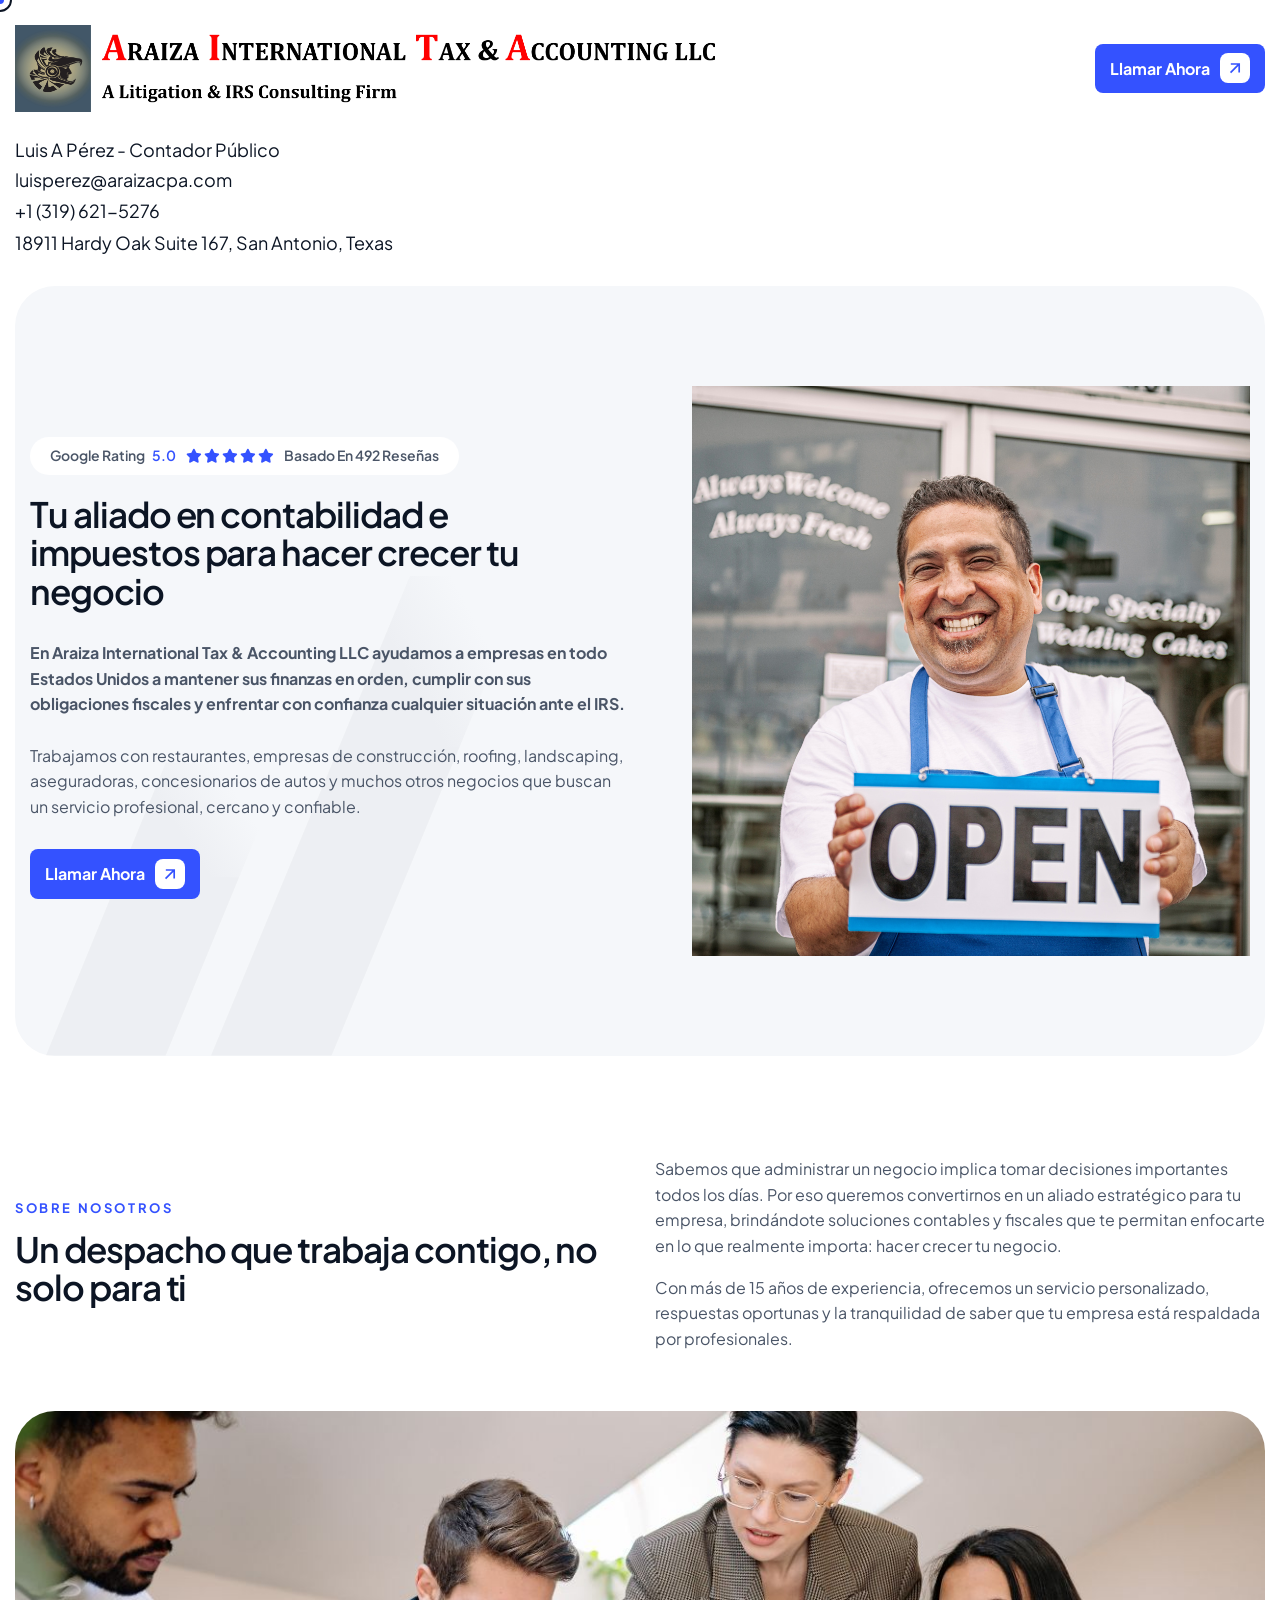
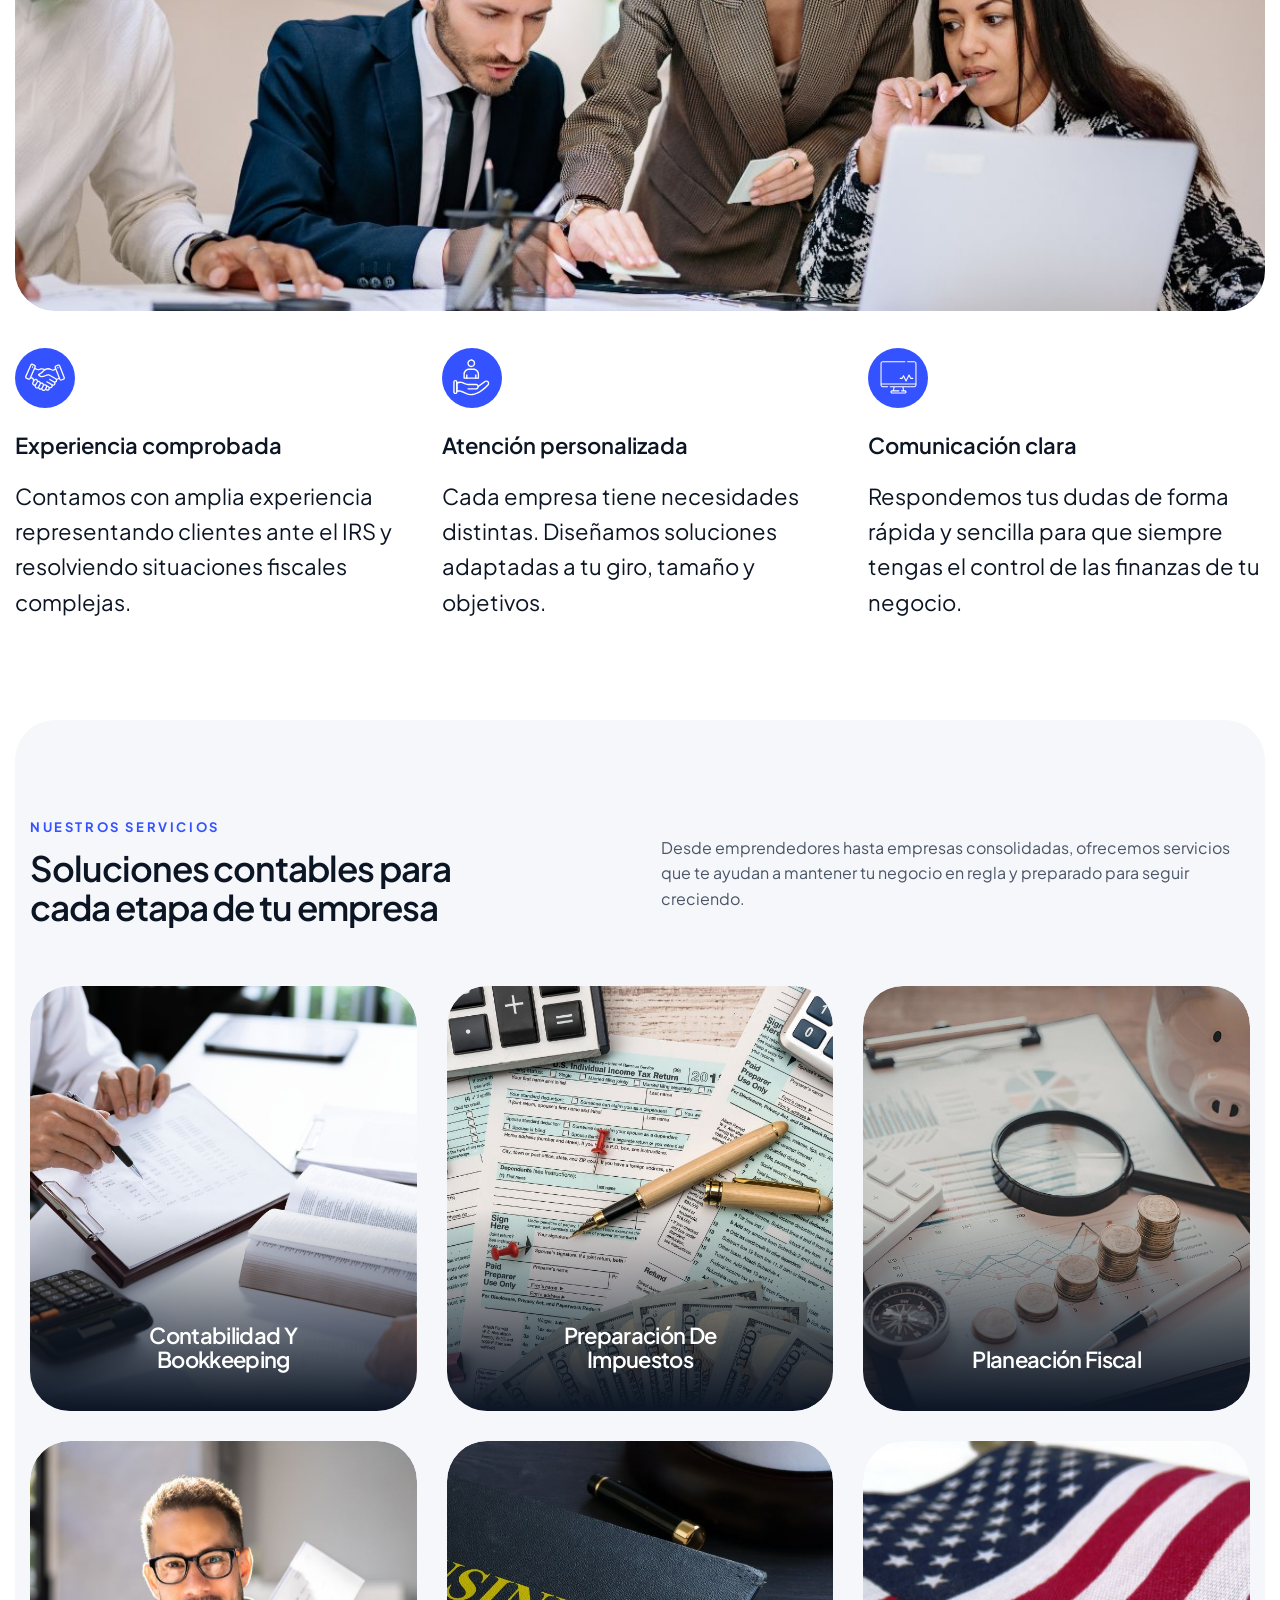
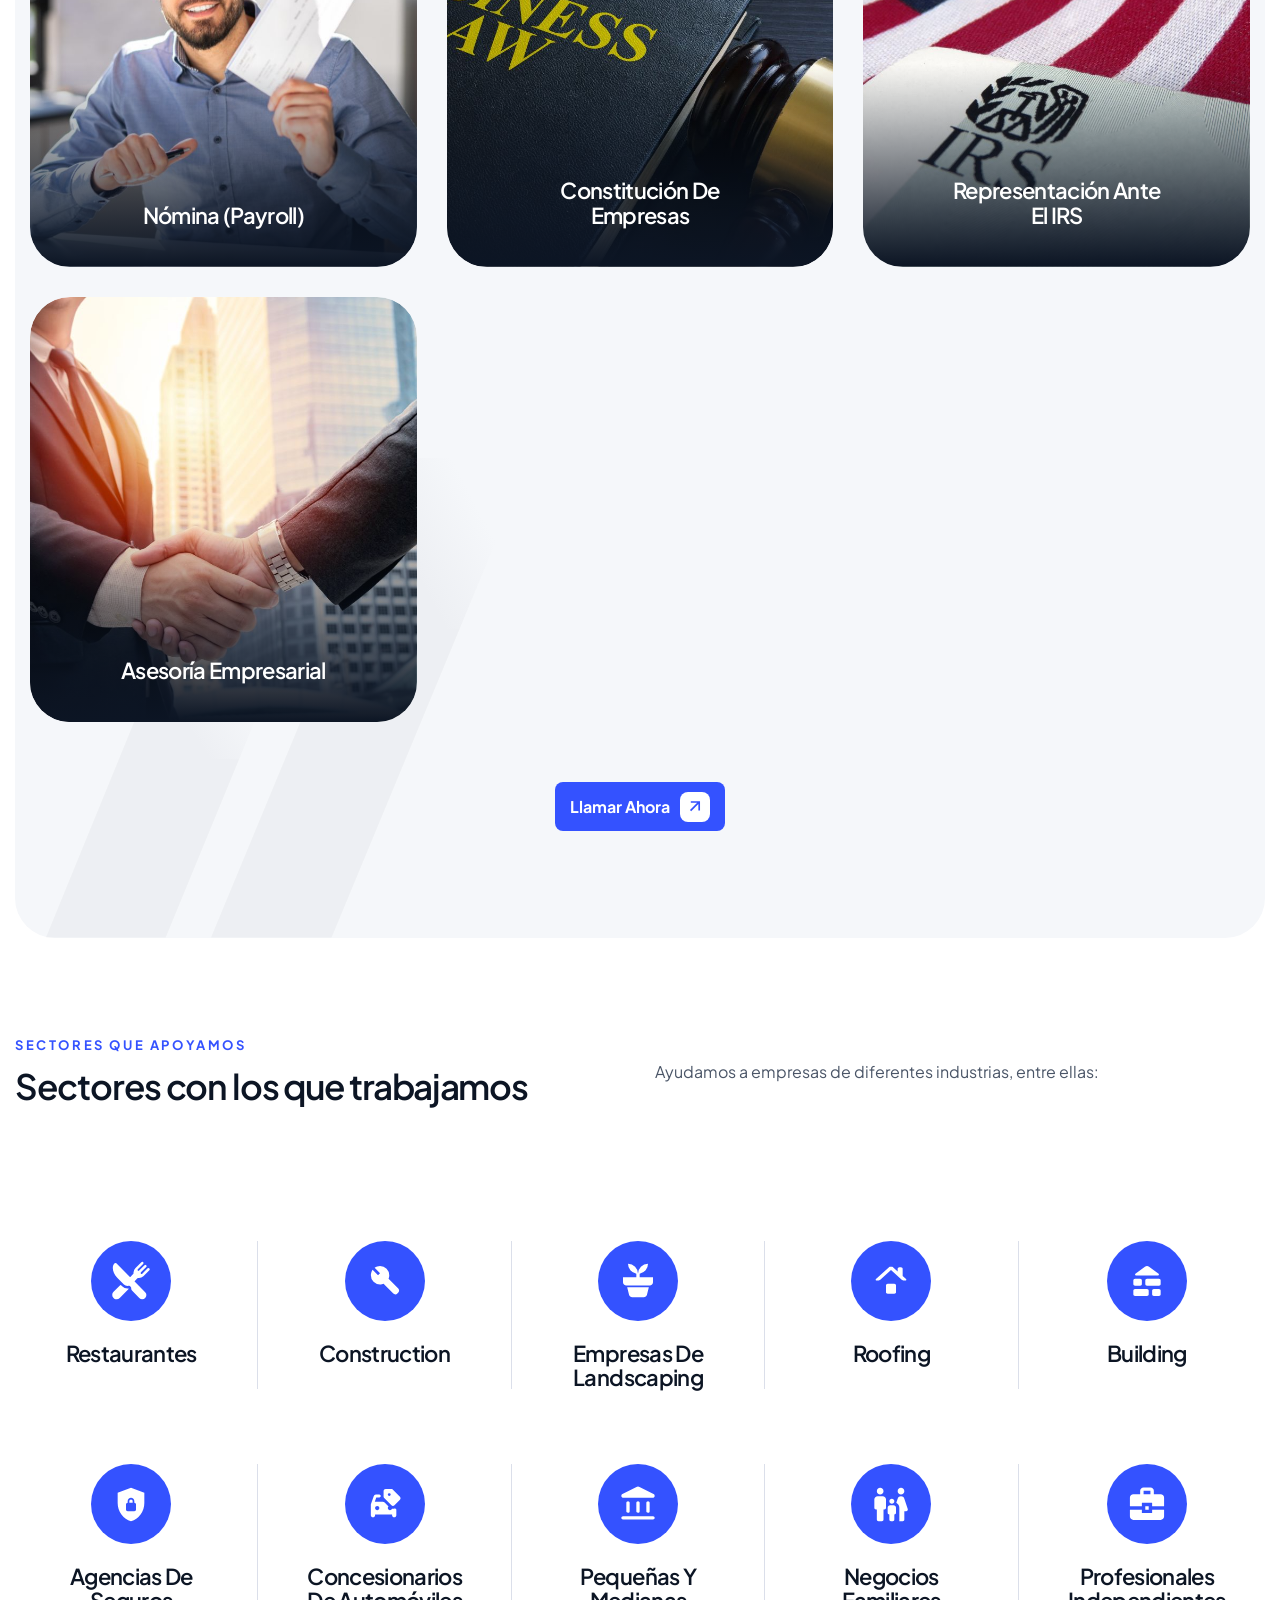
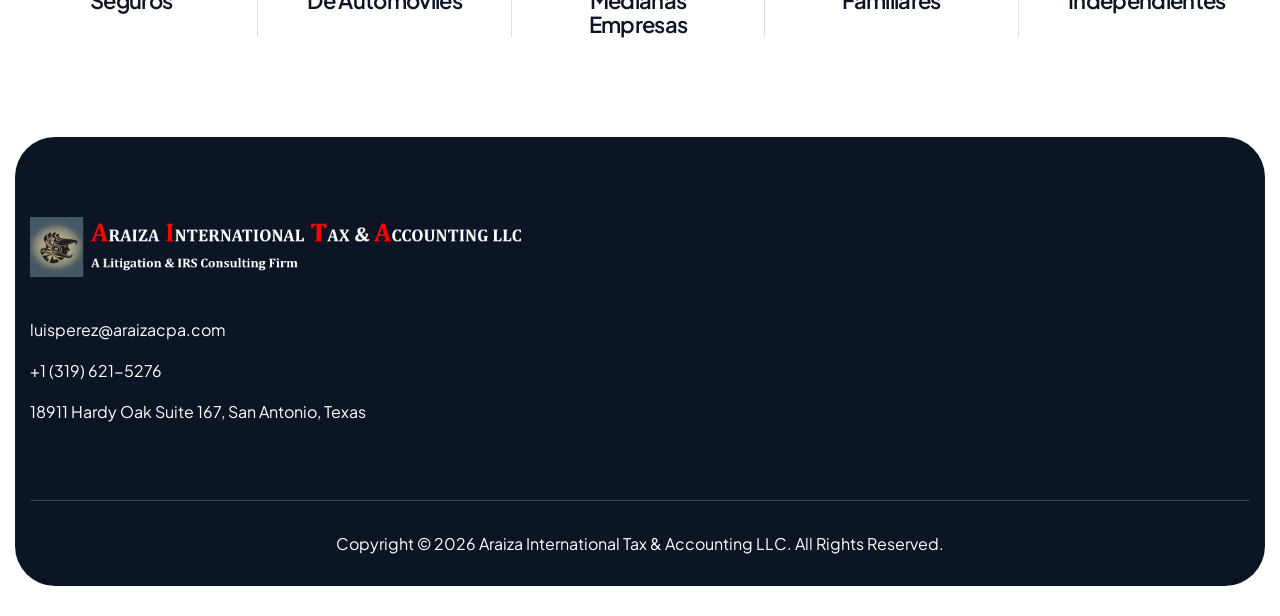
==== commit 2da3e598: "20260704-001" ====
--- a/index.html
+++ b/index.html
@@ -107,6 +107,7 @@
                     <!-- Section Title Content Start -->
                     <div class="wow fadeInUp header-contact" data-wow-delay="0.25s">
                         <ul>
+                            <li>Luis A Pérez - Contador Público</li>
                             <li><a href="mailto:luisperez@araizacpa.com">luisperez@araizacpa.com</a></li>
                             <li><a href="tel:+13196215276">+1 (319) 621-5276</a></li>
                             <li><p>18911 Hardy Oak Suite 167, San Antonio, Texas</p></li>
--- a/css/custom.css
+++ b/css/custom.css
@@ -41,7 +41,7 @@
 	--primary-color		: #0C1524;
 	--secondary-color	: #F5F7FA;
 	--text-color		: #4A5567;
-	--accent-color		: #3452ff;
+	--accent-color  	: #3452ff;
 	--divider-color		: #DBDFEA;
 	--dark-divider-color: #FFFFFF30;
 	--white-color		: #FFFFFF;
@@ -427,7 +427,7 @@
 
 .section-title h1,
 .section-title h2{
-	font-size: 50px;
+	font-size: 35px;
 	letter-spacing: -0.03em;
 	font-weight: 600;
 	margin-bottom: 0;
@@ -464,7 +464,7 @@
 
 @media only screen and (min-width: 768px) {
 		.navbar-brand-logo{
-			max-width: 500px;
+			max-width: 700px;
 		}
 	}
 
@@ -672,7 +672,7 @@
 }
 
 .header-contact ul li{
-	font-size: 14px;
+	font-size: 18px;
 	color: var(--primary-color);
 	margin-bottom: 5px;
 }
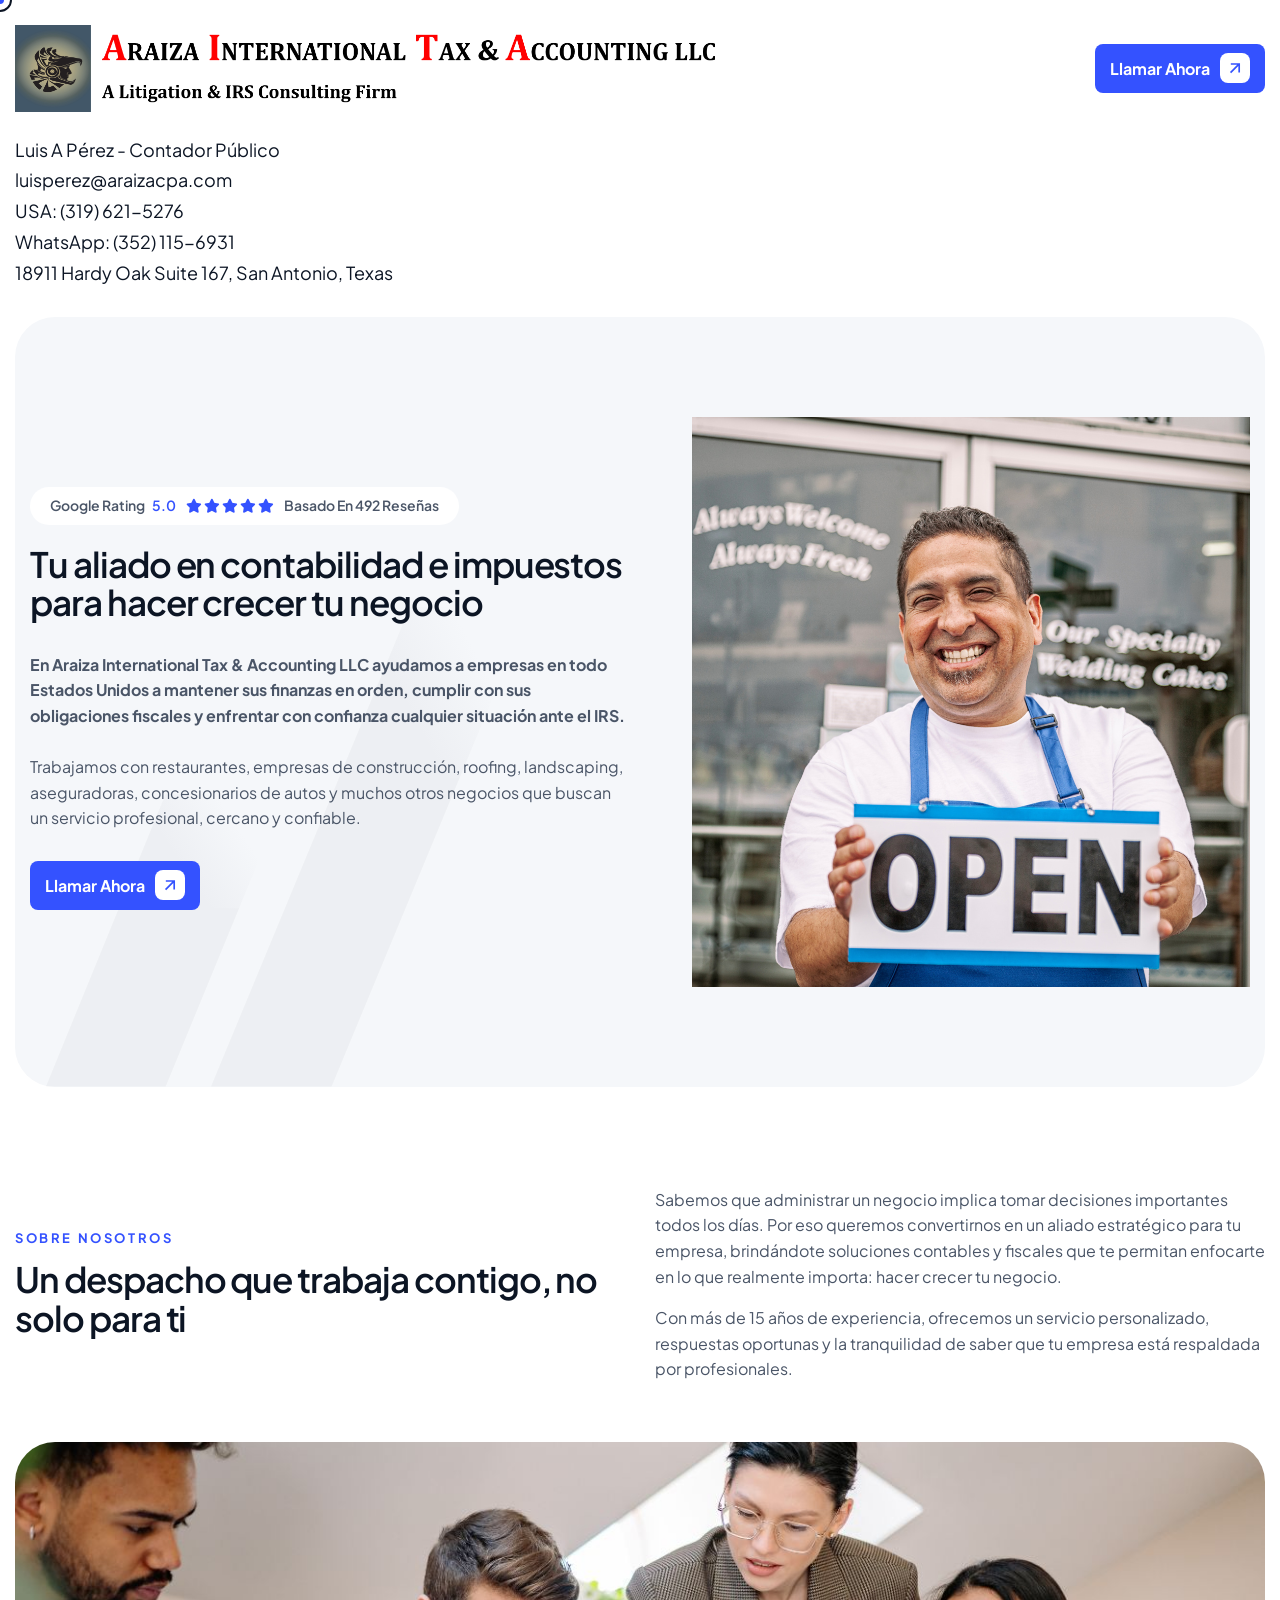
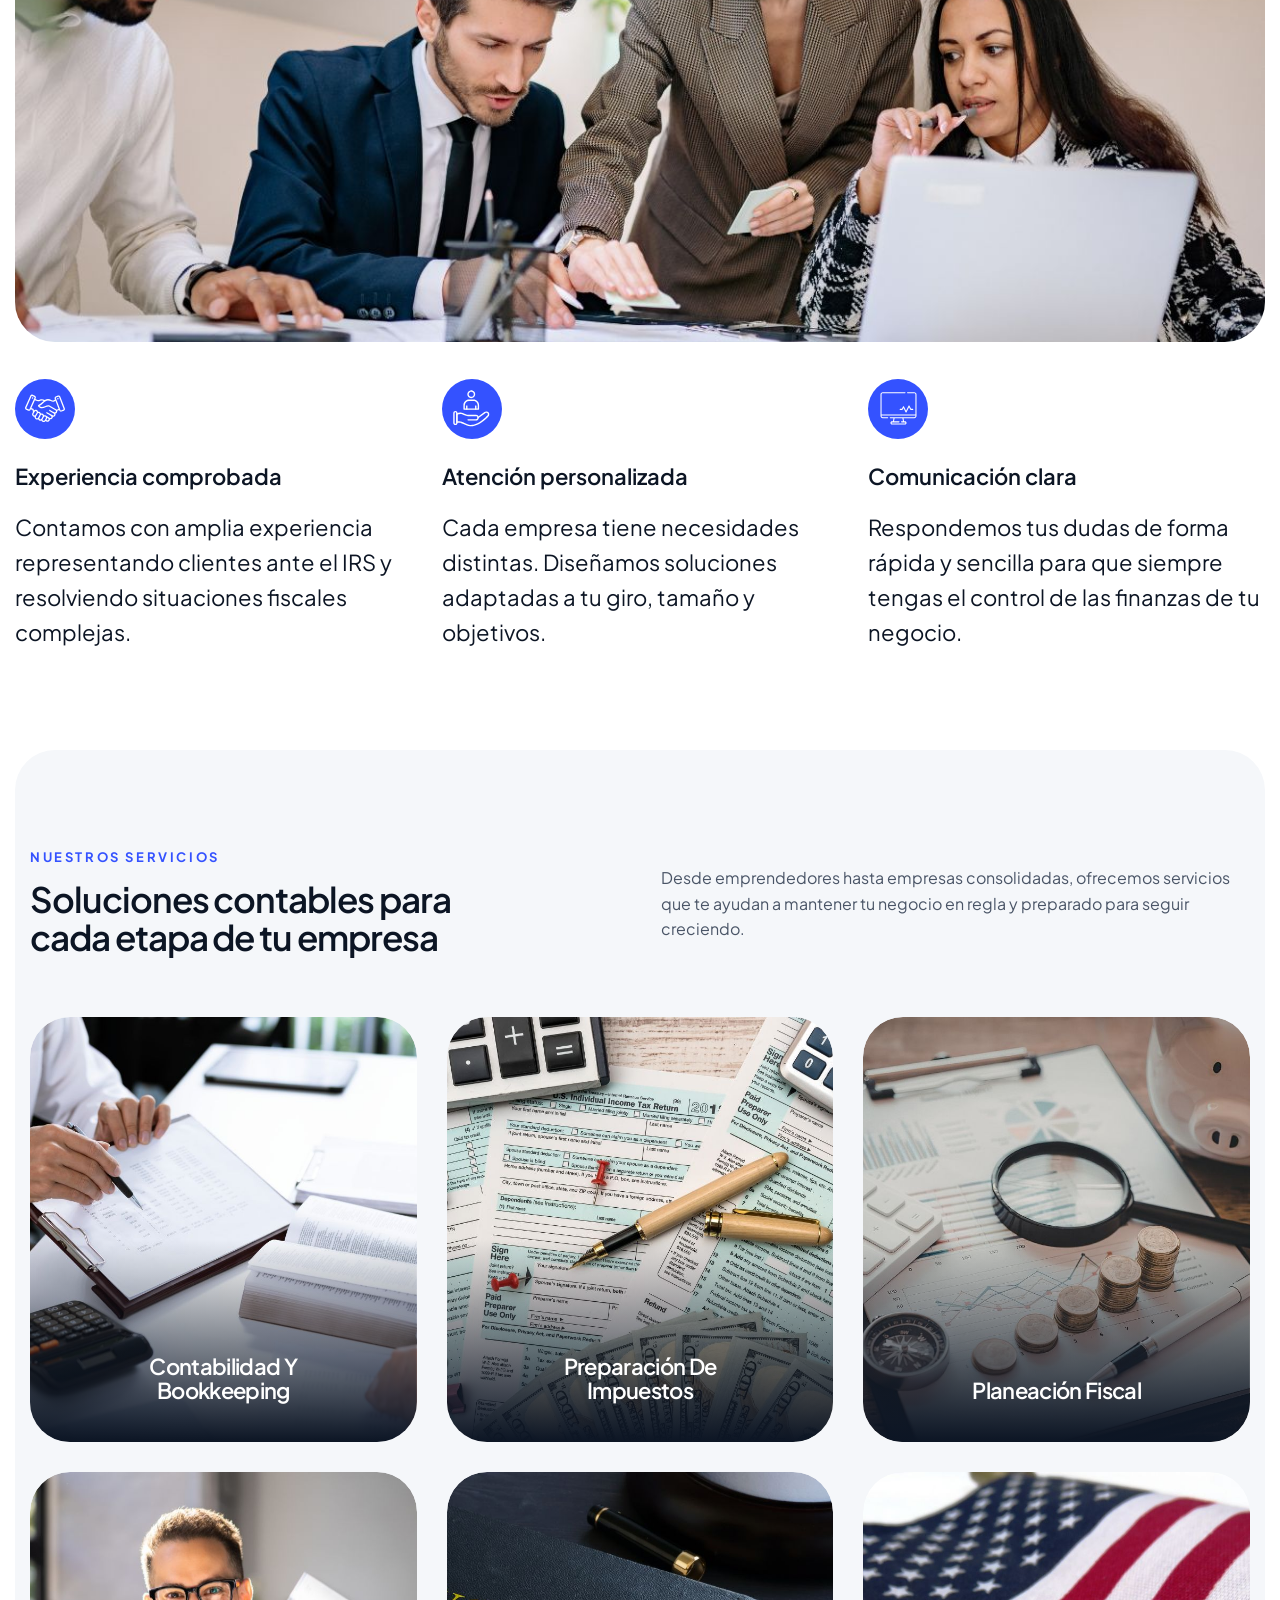
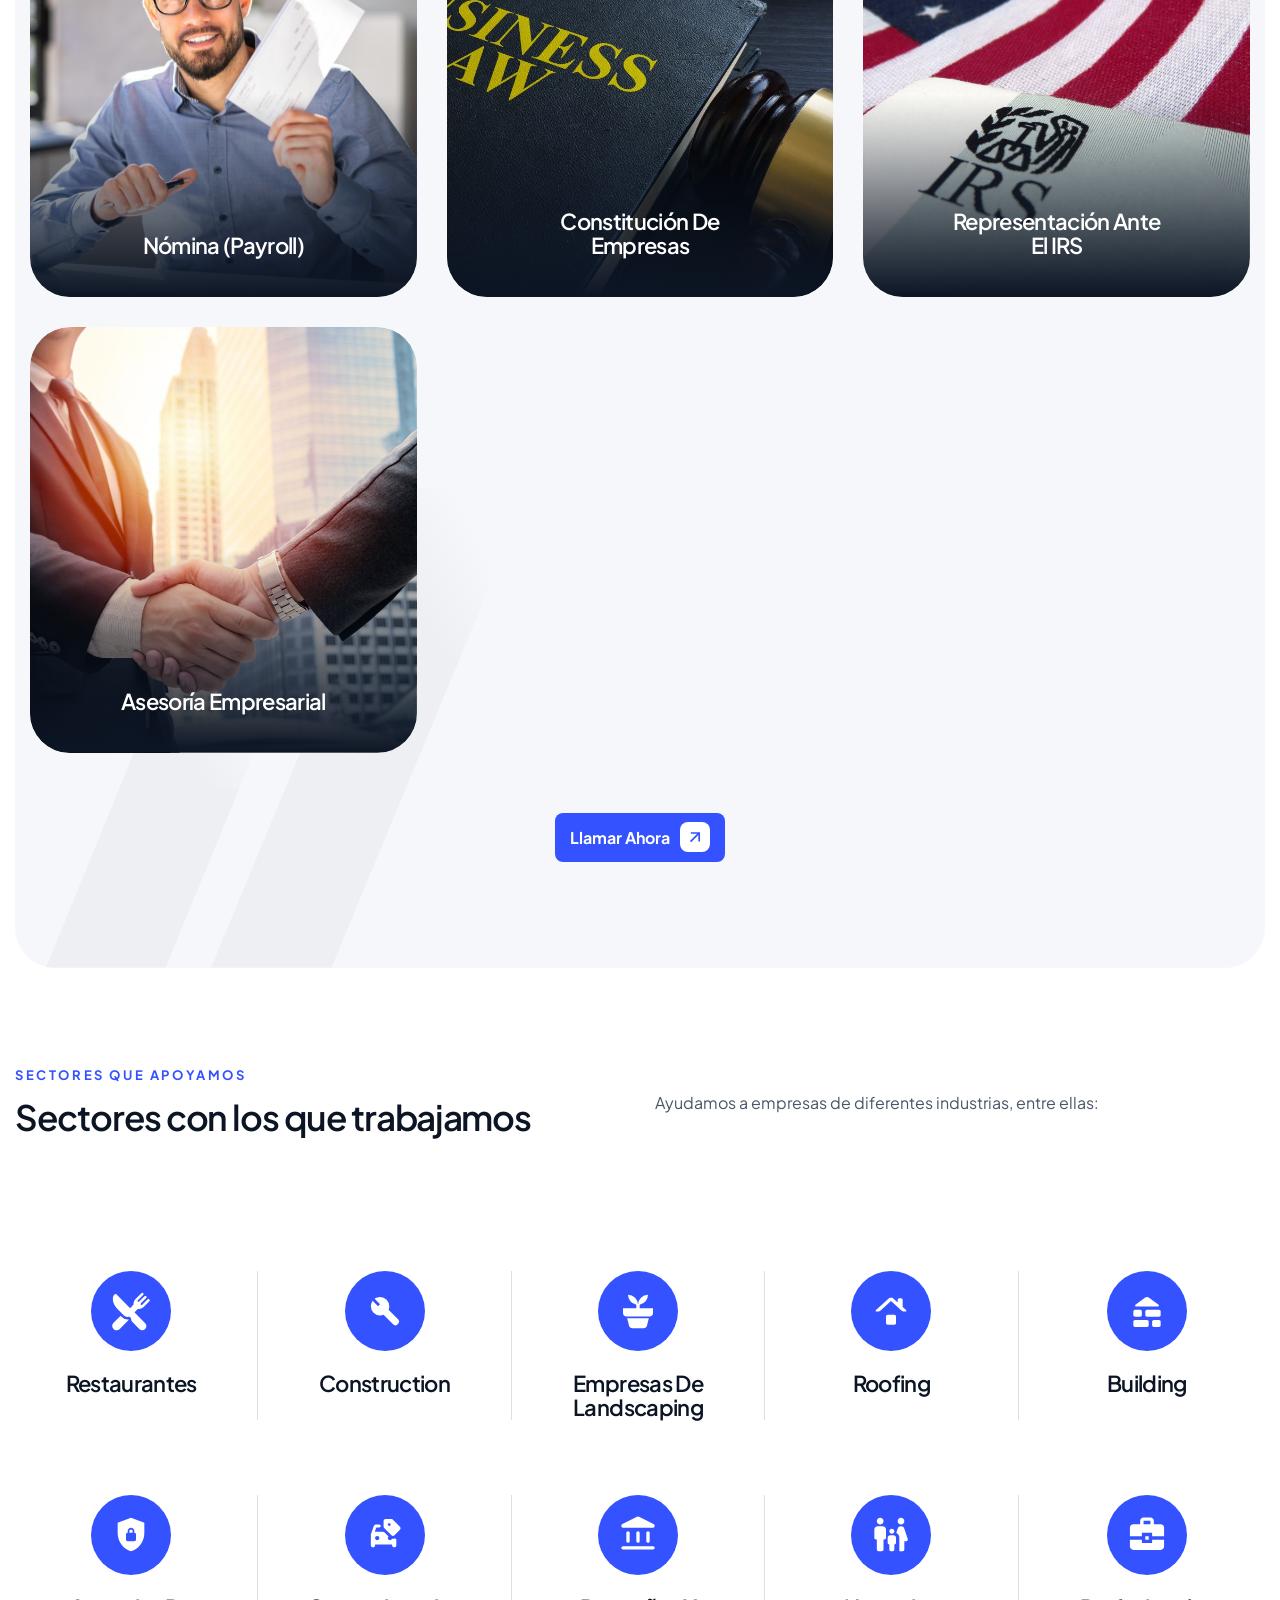
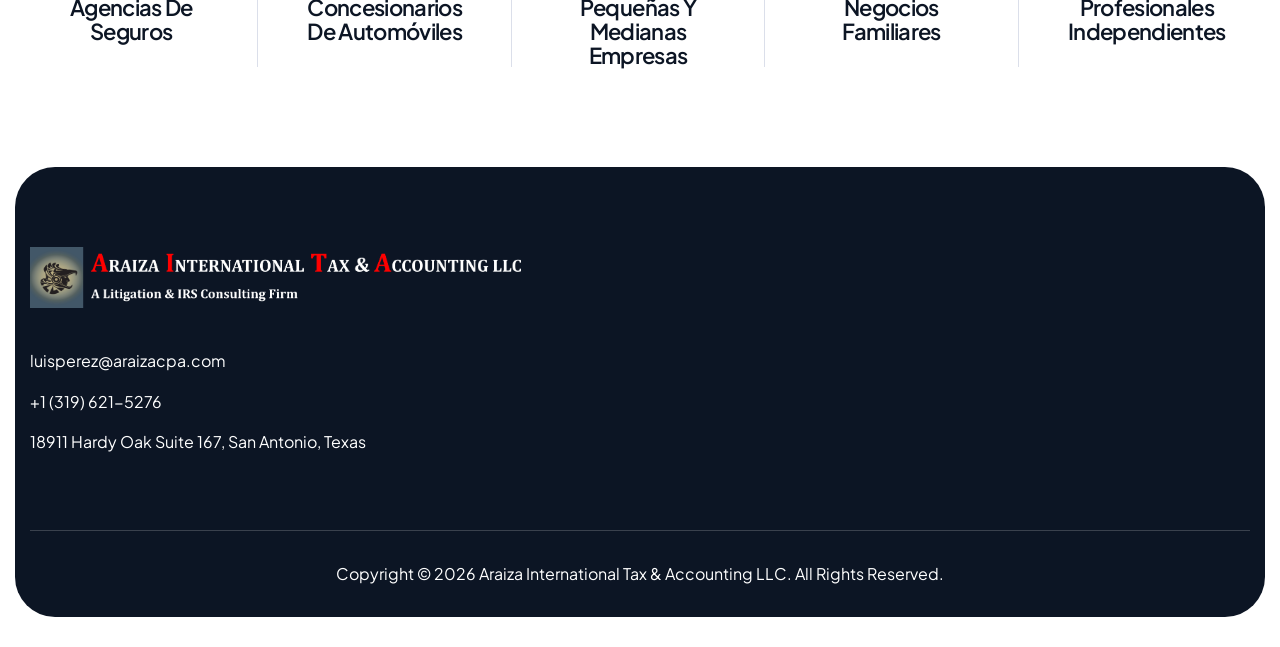
==== commit 5401b355: "20260804-002" ====
--- a/index.html
+++ b/index.html
@@ -109,7 +109,8 @@
                         <ul>
                             <li>Luis A Pérez - Contador Público</li>
                             <li><a href="mailto:luisperez@araizacpa.com">luisperez@araizacpa.com</a></li>
-                            <li><a href="tel:+13196215276">+1 (319) 621-5276</a></li>
+                            <li><a href="tel:+13196215276">USA: (319) 621-5276</a></li>
+                            <li><a href="https://wa.me/523521156931">WhatsApp: (352) 115-6931</a></li>
                             <li><p>18911 Hardy Oak Suite 167, San Antonio, Texas</p></li>
                         </ul>
                     </div>
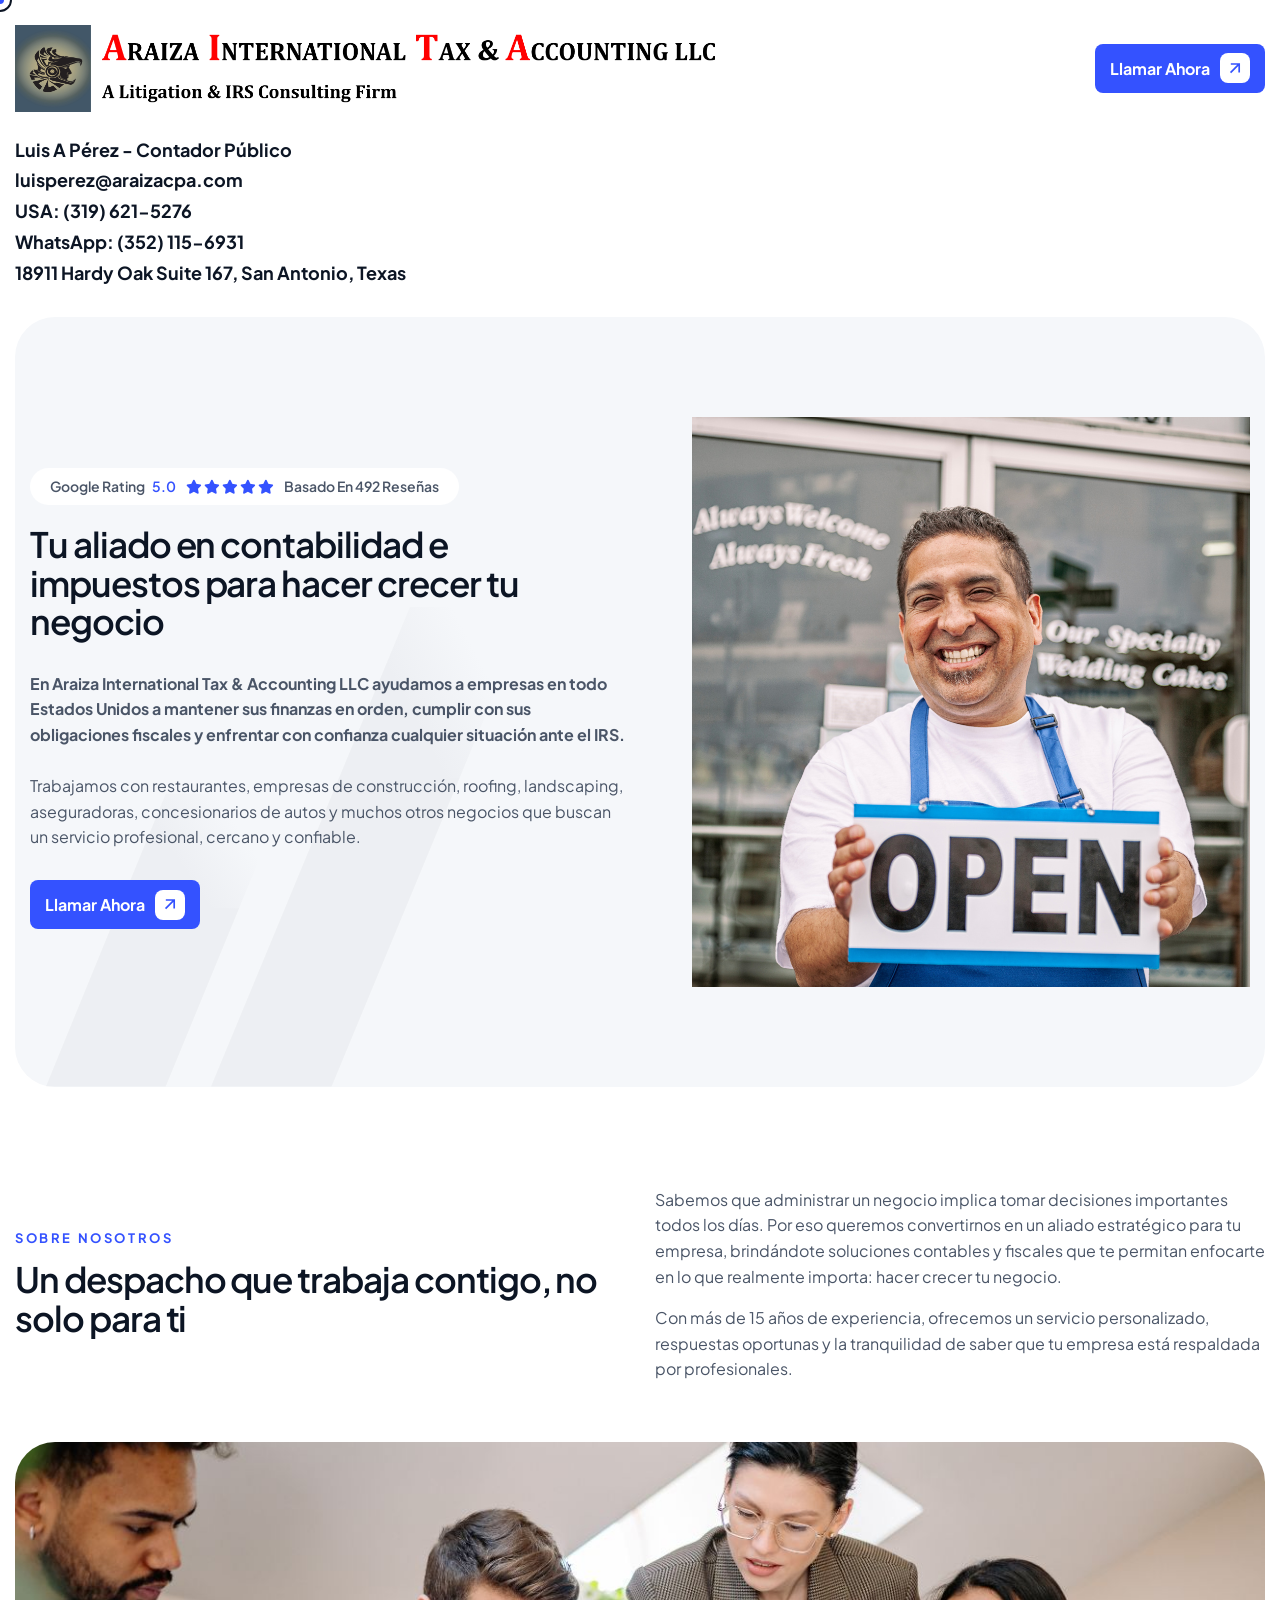
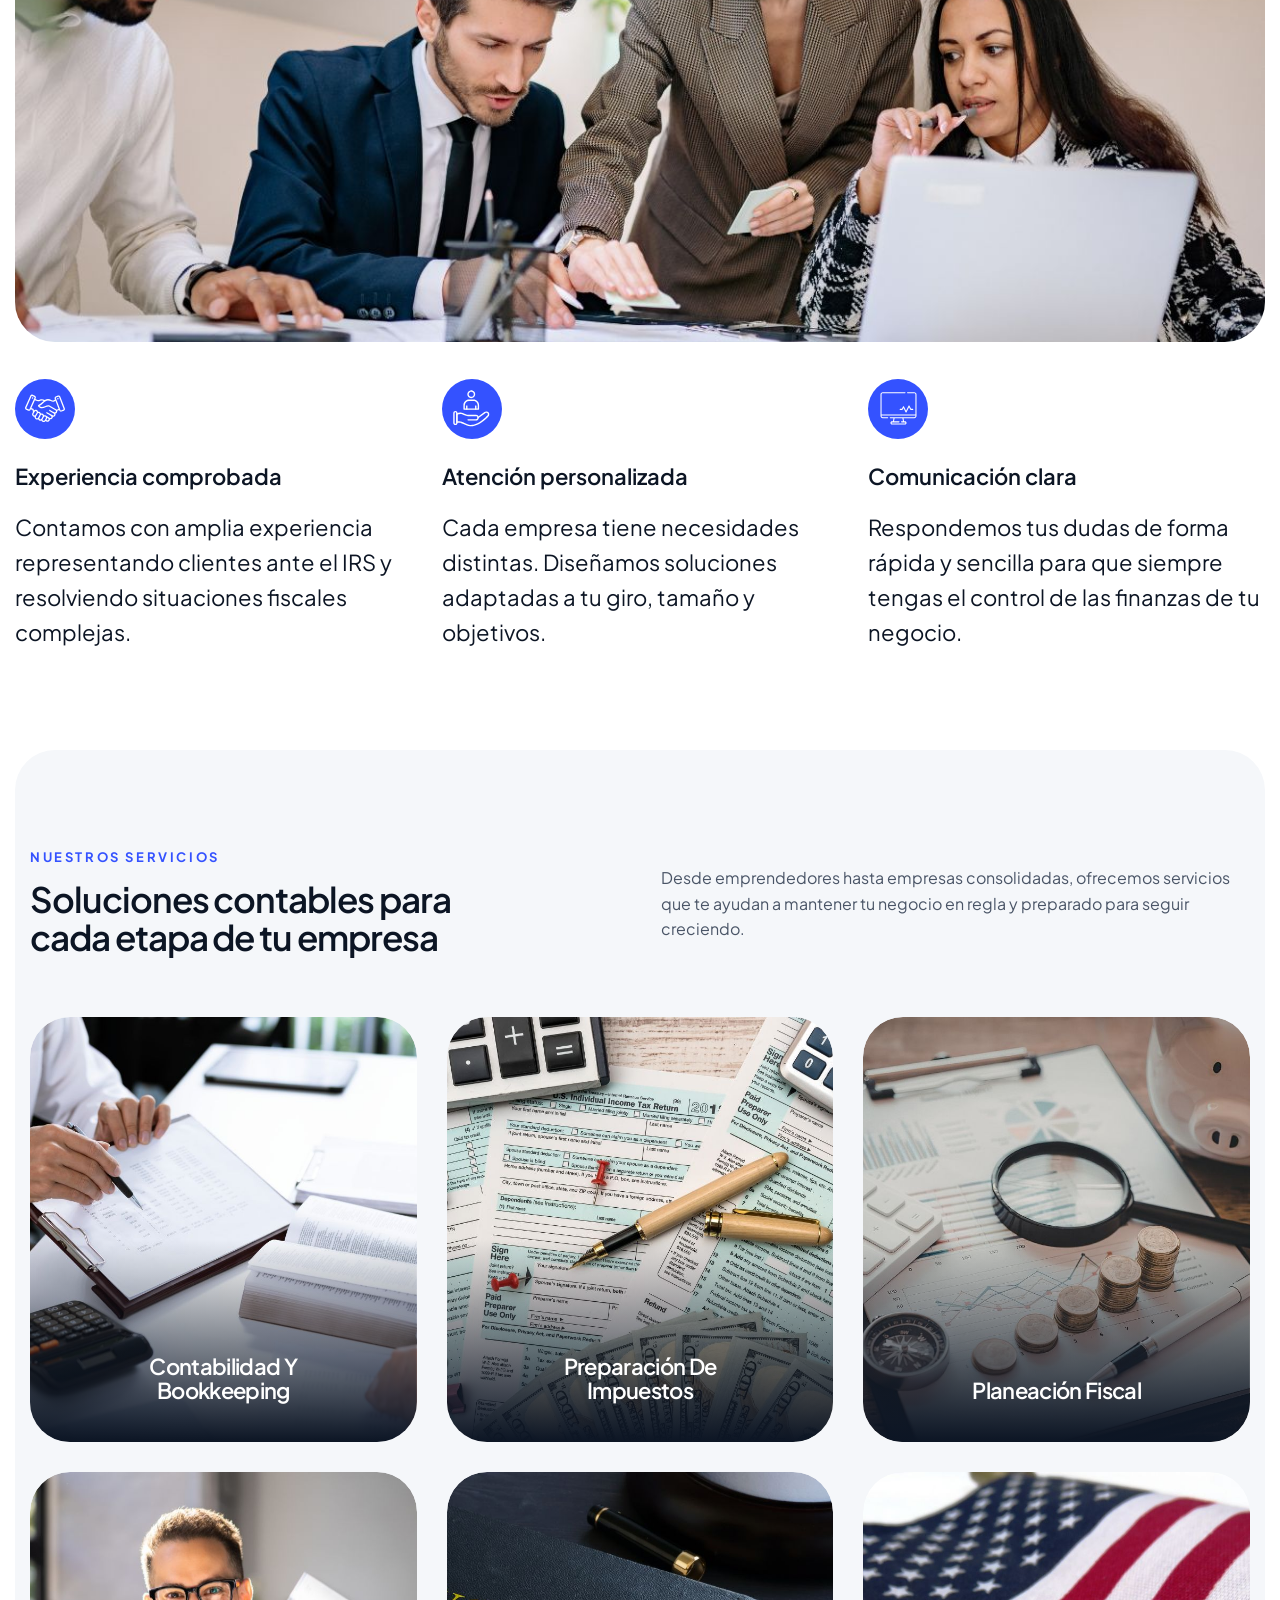
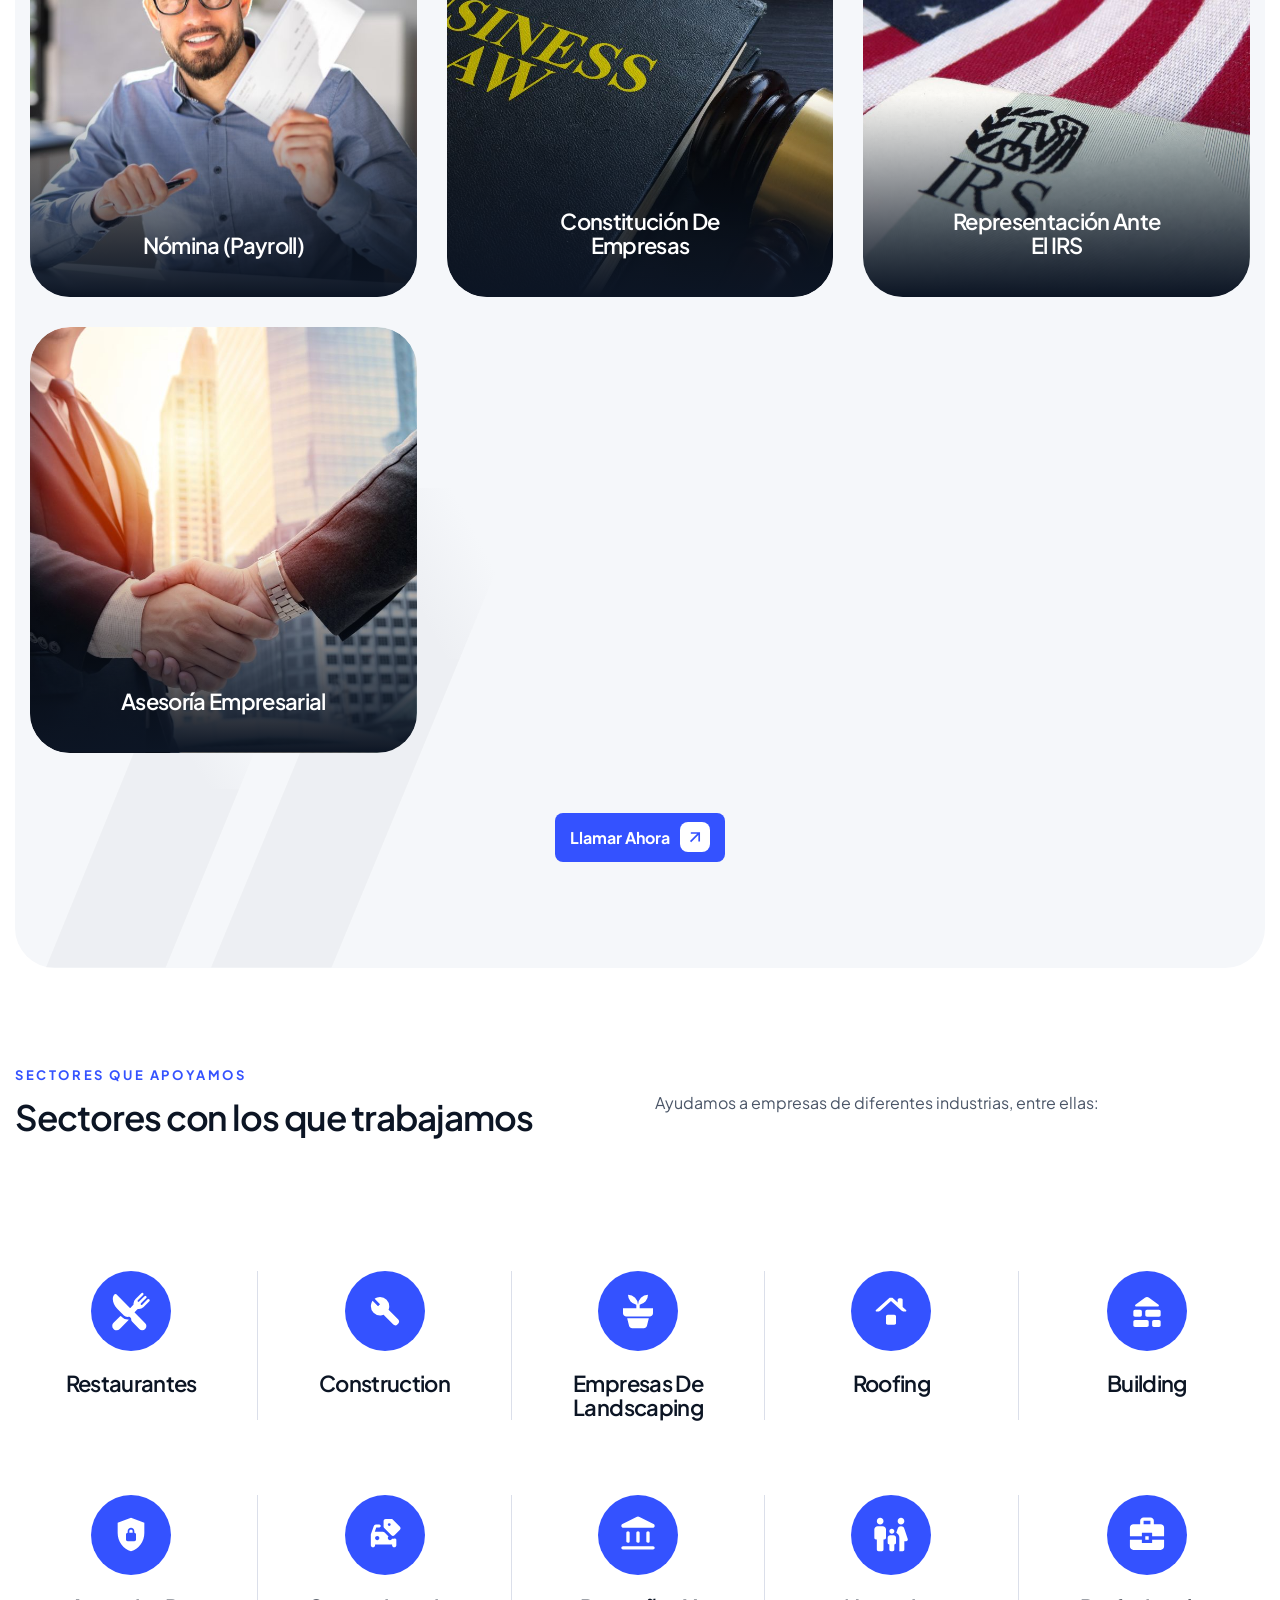
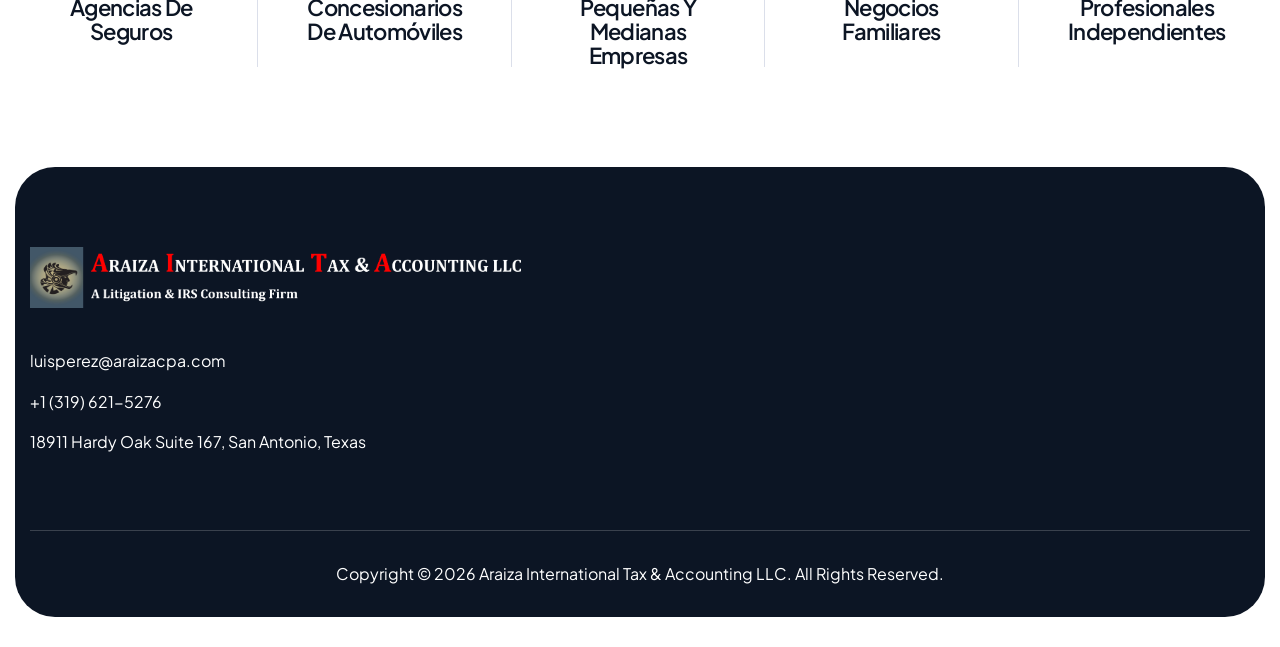
==== commit 30972605: "20260804-003" ====
--- a/index.html
+++ b/index.html
@@ -58,6 +58,7 @@
 					<!-- Logo Start -->
 					<a class="navbar-brand" href="./">
 						<img class="navbar-brand-logo" src="images/logo.png" alt="Logo">
+                        <img class="navbar-brand-logo-mobile" src="images/logo-mobile.png" alt="Logo">
 					</a>
 					<!-- Logo End -->
 
@@ -107,11 +108,11 @@
                     <!-- Section Title Content Start -->
                     <div class="wow fadeInUp header-contact" data-wow-delay="0.25s">
                         <ul>
-                            <li>Luis A Pérez - Contador Público</li>
-                            <li><a href="mailto:luisperez@araizacpa.com">luisperez@araizacpa.com</a></li>
-                            <li><a href="tel:+13196215276">USA: (319) 621-5276</a></li>
-                            <li><a href="https://wa.me/523521156931">WhatsApp: (352) 115-6931</a></li>
-                            <li><p>18911 Hardy Oak Suite 167, San Antonio, Texas</p></li>
+                            <li><b>Luis A Pérez - Contador Público</b></li>
+                            <li><b><a href="mailto:luisperez@araizacpa.com">luisperez@araizacpa.com</a></b></li>
+                            <li><b><a href="tel:+13196215276">USA: (319) 621-5276</a></b></li>
+                            <li><b><a href="https://wa.me/523521156931">WhatsApp: (352) 115-6931</a></b></li>
+                            <li><b><p>18911 Hardy Oak Suite 167, San Antonio, Texas</p></b></li>
                         </ul>
                     </div>
                     <!-- Section Title Content End -->
--- a/css/custom.css
+++ b/css/custom.css
@@ -466,11 +466,17 @@
 		.navbar-brand-logo{
 			max-width: 700px;
 		}
+		.navbar-brand-logo-mobile {
+			display: none;
+		}
 	}
 
 	@media only screen and (max-width: 767px) {
-		.navbar-brand-logo{
-			width: 90%;
+		.navbar-brand-logo {
+			display: none;
+		}
+		.navbar-brand-logo-mobie{
+			width: 100%;
 		}
 	}
 
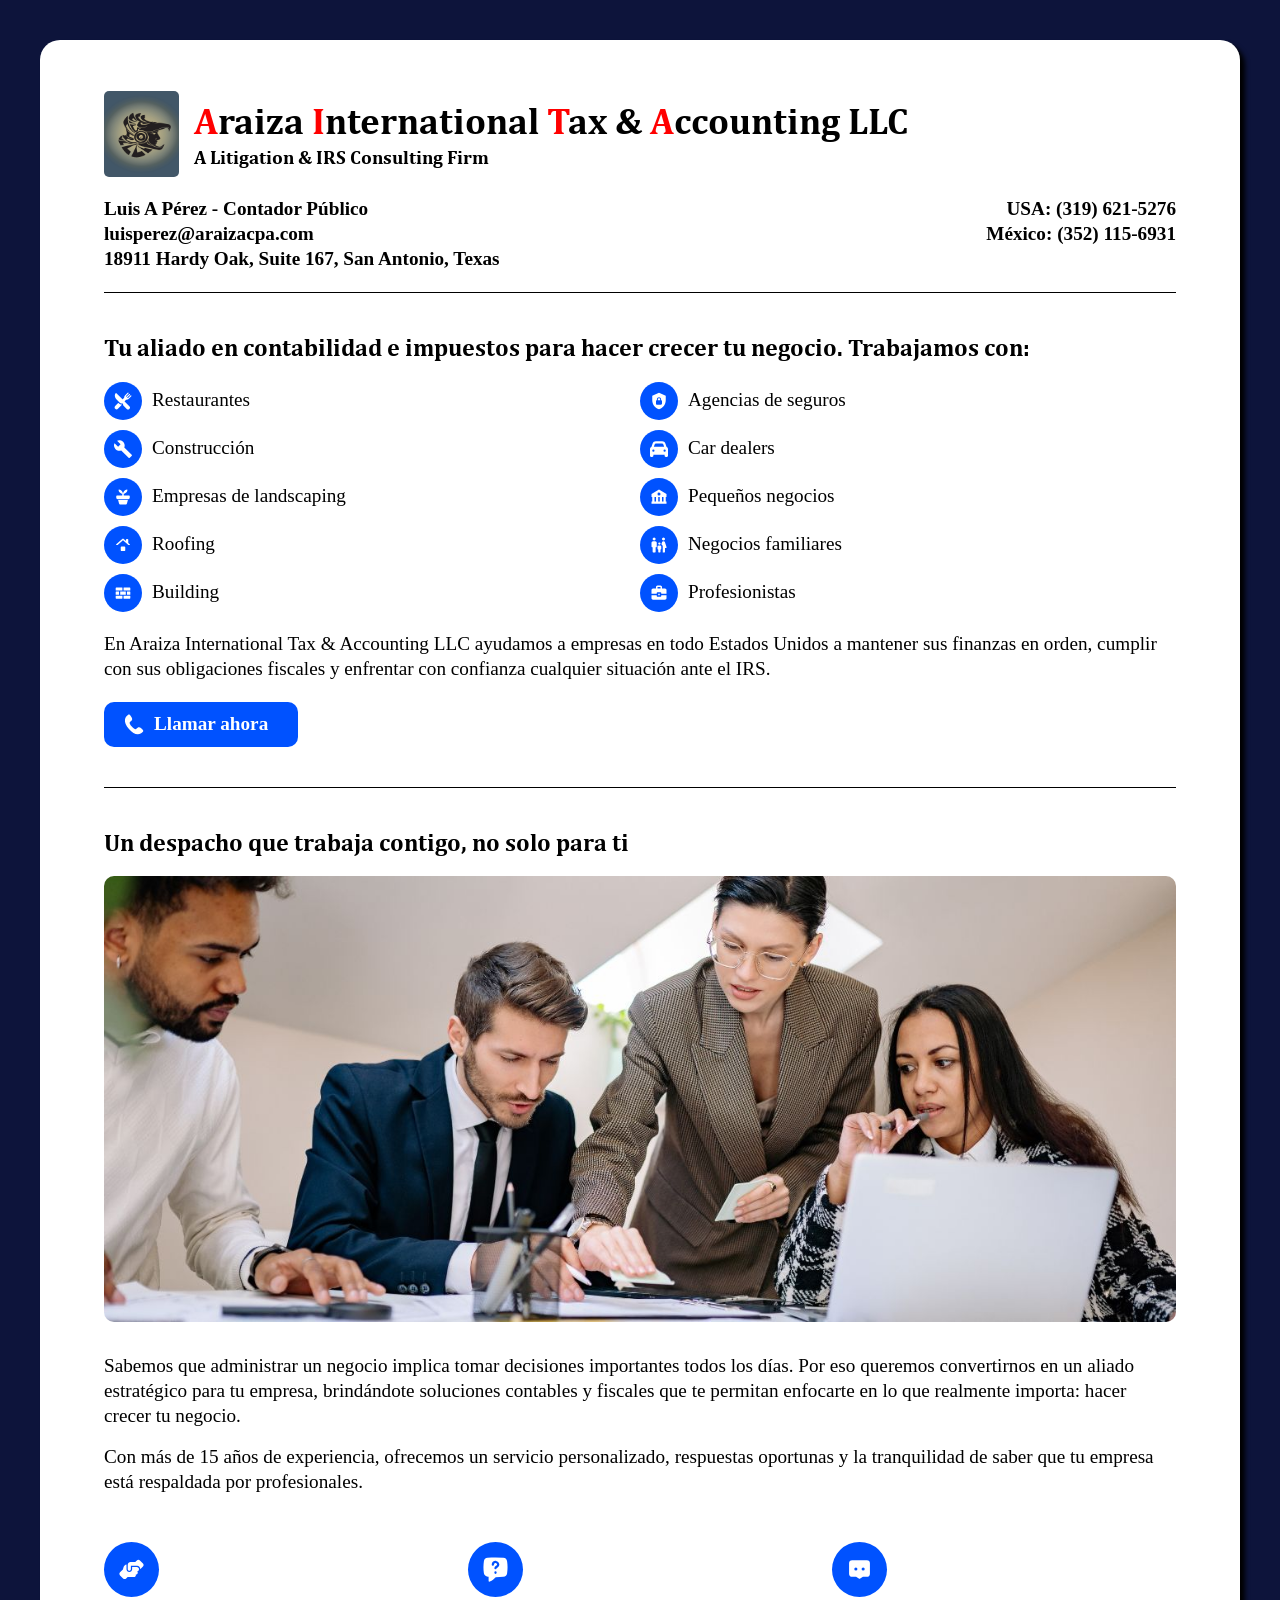
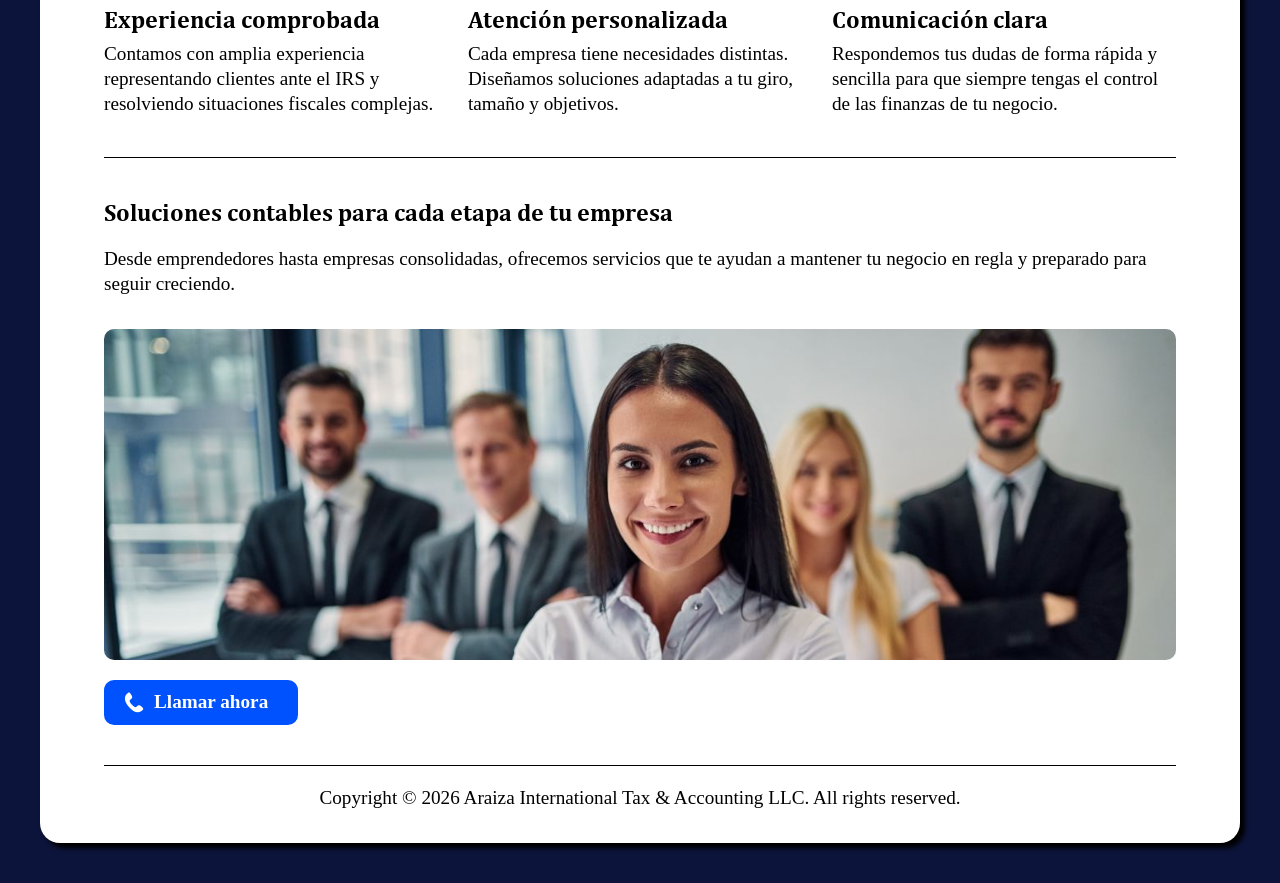
==== commit 5612a2ef: "20260805-001" ====
--- a/index.html
+++ b/index.html
@@ -1,911 +1 @@
-<!DOCTYPE html>
-<html lang="zxx">
-<head>
-	<!-- Meta -->
-	<meta charset="utf-8">
-	<meta http-equiv="X-UA-Compatible" content="IE=edge">
-	<meta name="viewport" content="width=device-width, initial-scale=1.0">
-	<meta name="description" content="">
-	<meta name="keywords" content="">
-	<meta name="author" content="Awaiken">
-	<!-- Page Title -->
-	<title>Araiza International Tax & Accounting LLC</title>
-	<!-- Favicon Icon -->
-	<link rel="shortcut icon" type="image/x-icon" href="images/favicon.png">
-	<!-- Google Fonts Css-->
-	<link rel="preconnect" href="https://fonts.googleapis.com">
-    <link rel="preconnect" href="https://fonts.gstatic.com" crossorigin>
-    <link href="https://fonts.googleapis.com/css2?family=Plus+Jakarta+Sans:ital,wght@0,200..800;1,200..800&display=swap" rel="stylesheet">
-	<!-- Bootstrap Css -->
-	<link href="css/bootstrap.min.css" rel="stylesheet" media="screen">
-	<!-- SlickNav Css -->
-	<link href="css/slicknav.min.css" rel="stylesheet">
-	<!-- Swiper Css -->
-	<link rel="stylesheet" href="css/swiper-bundle.min.css">
-	<!-- Font Awesome Icon Css-->
-	<link href="css/all.css" rel="stylesheet" media="screen">
-	<!-- Animated Css -->
-	<link href="css/animate.css" rel="stylesheet">
-	<!-- Magnific Popup Core Css File -->
-	<link rel="stylesheet" href="css/magnific-popup.css">
-	<!-- Main Custom Css -->
-	<link href="css/custom.css" rel="stylesheet" media="screen">
-</head>
-<body class="tt-magic-cursor">
-
-    <!-- Preloader Start -->
-	<div class="preloader">
-		<div class="loading-container">
-			<div class="loading"></div>
-			<div id="loading-icon"><img src="images/loader.svg" alt=""></div>
-		</div>
-	</div>
-	<!-- Preloader End -->
-
-	<!-- Magic Cursor Start -->
-	<div id="magic-cursor">
-		<div id="ball">
-            <div class="circle"></div>
-        </div>
-	</div>
-	<!-- Magic Cursor End -->
-
-    <!-- Header Start -->
-	<header class="main-header">
-		<div class="header-sticky">
-			<nav class="navbar navbar-expand-lg">
-				<div class="container">
-					<!-- Logo Start -->
-					<a class="navbar-brand" href="./">
-						<img class="navbar-brand-logo" src="images/logo.png" alt="Logo">
-                        <img class="navbar-brand-logo-mobile" src="images/logo-mobile.png" alt="Logo">
-					</a>
-					<!-- Logo End -->
-
-					<!-- Main Menu Start -->
-					<!--<div class="collapse navbar-collapse main-menu">
-                        <div class="nav-menu-wrapper">
-                            <ul class="navbar-nav mr-auto" id="menu">
-                                <li class="nav-item"><a class="nav-link" href="index.html">Home</a></li>                                
-                                <li class="nav-item"><a class="nav-link" href="about.html">about us</a></li>
-                                <li class="nav-item"><a class="nav-link" href="services.html">services</a></li>
-                                <li class="nav-item"><a class="nav-link" href="blog.html">Blog</a></li>
-                                <li class="nav-item"><a class="nav-link" href="contact.html">Contact Us</a></li>
-                                <li class="nav-item submenu"><a class="nav-link" href="#">pages</a>
-                                    <ul>                                        
-                                        <li class="nav-item"><a class="nav-link" href="service-single.html">service details</a></li>
-                                        <li class="nav-item"><a class="nav-link" href="blog-single.html">blog details</a></li>
-                                        <li class="nav-item"><a class="nav-link" href="team.html">Our Team</a></li>
-                                        <li class="nav-item"><a class="nav-link" href="pricing.html">Pricing</a></li>
-                                        <li class="nav-item"><a class="nav-link" href="faqs.html">FAQ</a></li>
-                                        <li class="nav-item"><a class="nav-link" href="404.html">404</a></li>
-                                    </ul>
-                                </li>
-                                <li class="nav-item highlighted-menu"><a class="nav-link" href="#">Book Now</a></li>                               
-                            </ul> 
-                        </div> -->
-                        <!-- Let’s Start Button Start -->
-                        <div class="header-btn d-inline-flex">
-                            <a href="tel:+13196215276" class="btn-default">Llamar ahora</a>
-                        </div>
-                        <!-- Let’s Start Button End -->
-					</div>
-					<!-- Main Menu End -->
-
-					<div class="navbar-toggle"></div>
-				</div>
-			</nav>
-			<div class="responsive-menu"></div>
-		</div>
-	</header>
-	<!-- Header End -->
-
-    <!-- Why Choose Us Section Start -->
-    <div class="why-choose-us">
-        <div class="container">
-            <div class="row section-row-2 align-items-center">
-                <div class="col-lg-6">
-                    <!-- Section Title Content Start -->
-                    <div class="wow fadeInUp header-contact" data-wow-delay="0.25s">
-                        <ul>
-                            <li><b>Luis A Pérez - Contador Público</b></li>
-                            <li><b><a href="mailto:luisperez@araizacpa.com">luisperez@araizacpa.com</a></b></li>
-                            <li><b><a href="tel:+13196215276">USA: (319) 621-5276</a></b></li>
-                            <li><b><a href="https://wa.me/523521156931">WhatsApp: (352) 115-6931</a></b></li>
-                            <li><b><p>18911 Hardy Oak Suite 167, San Antonio, Texas</p></b></li>
-                        </ul>
-                    </div>
-                    <!-- Section Title Content End -->
-                </div>
-            </div>
-        </div>
-    </div>
-    <!-- Why Choose Us Section End -->
-
-    <!-- Hero Section Start -->
-	<div class="hero light-bg-section">
-		<div class="container">
-            <div class="row align-items-center">
-                <div class="col-lg-6">
-                    <!-- Hero Left Content Start -->
-                    <div class="hero-content">
-                        <!-- Google Rating Start -->
-                        <div class="google-rating wow fadeInUp">
-                             <ul>
-                                <li>Google Rating <span>5.0</span></li>
-                                <li>
-                                    <i class="fa-solid fa-star"></i>
-                                    <i class="fa-solid fa-star"></i>
-                                    <i class="fa-solid fa-star"></i>
-                                    <i class="fa-solid fa-star"></i>
-                                    <i class="fa-solid fa-star"></i>
-                                </li>
-                                <li>basado en 492 reseñas</li>
-                             </ul>   
-                        </div>
-                        <!-- Google Rating End -->
-
-                        <div class="section-title">
-                            <h1 class="text-anime-style-3">Tu aliado en contabilidad e impuestos para hacer crecer tu negocio</h1>
-                        </div>
-                        <div class="hero-content-body wow fadeInUp" data-wow-delay="0.5s">
-                            <p><b>En Araiza International Tax & Accounting LLC ayudamos a empresas en todo Estados Unidos a mantener sus finanzas en orden, cumplir con sus obligaciones fiscales y enfrentar con confianza cualquier situación ante el IRS.</b></p><p>Trabajamos con restaurantes, empresas de construcción, roofing, landscaping, aseguradoras, concesionarios de autos y muchos otros negocios que buscan un servicio profesional, cercano y confiable.</p>
-                        </div>
-
-                        <div class="hero-content-footer wow fadeInUp" data-wow-delay="0.75s">
-                            <a href="tel:+13196215276" class="btn-default">Llamar ahora</a>
-                            <!--<a href="#" class="btn-default btn-highlighted">view our services</a>-->
-                        </div>
-                    </div>
-                    <!-- Hero Left Content End -->
-                </div>
-
-                <div class="col-lg-6">
-                    <!-- Hero Image Start -->
-                    <div class="hero-image">
-                        <figure>
-                            <img src="images/hero-img.png" alt="">
-                        </figure>                            
-                    </div>
-                    <!-- Hero Image End -->
-                </div>
-            </div>
-        </div>
-	</div>
-	<!-- Hero Section End -->
-
-    <!-- About Section Start -->
-	<div class="about-us">
-        <div class="container">
-            <div class="row section-row align-items-center">
-                <div class="col-lg-6">
-                    <!-- Section Title Start -->
-                    <div class="section-title">
-                        <h3 class="wow fadeInUp">Sobre nosotros</h3>
-                        <h2 class="text-anime-style-3">Un despacho que trabaja contigo, no solo para ti</h2>
-                    </div>
-                    <!-- Section Title End -->
-                </div>
-
-                <div class="col-lg-6">
-                    <!-- Section Title Content Start -->
-                    <div class="section-title-content wow fadeInUp" data-wow-delay="0.25s">
-                        <p style="margin-bottom: 1rem;">Sabemos que administrar un negocio implica tomar decisiones importantes todos los días. Por eso queremos convertirnos en un aliado estratégico para tu empresa, brindándote soluciones contables y fiscales que te permitan enfocarte en lo que realmente importa: hacer crecer tu negocio.</p><p>Con más de 15 años de experiencia, ofrecemos un servicio personalizado, respuestas oportunas y la tranquilidad de saber que tu empresa está respaldada por profesionales.</p>
-                    </div>
-                    <!-- Section Title Content End -->
-                </div>
-            </div>
-
-            <div class="row">
-                <div class="col-lg-12">
-                    <!-- About Video Image Start -->
-                    <div class="about-video-image">
-                        <!-- About Image Start -->
-                        <div class="about-image">
-                            <figure class="image-anime reveal">
-                                <img src="images/about-us-img.jpg" alt="">
-                            </figure>
-                        </div>
-                        <!-- About Image End -->
-
-                        <!-- About Video Btn Start -->
-                        <!--<div class="about-video-btn">
-                            <div class="icon-box">
-                                <a href="https://www.youtube.com/watch?v=Y-x0efG1seA" class="popup-video"><i class="fa-solid fa-play"></i>play video</a>
-                            </div>
-                        </div>-->
-                        <!-- About Video Btn End -->
-                    </div>
-                    <!-- About Video Image End -->
-                </div>
-            </div>
-            
-            <div class="row">
-                <div class="col-md-4">
-                    <!-- About Company Item Start -->
-                    <div class="about-company-item wow fadeInUp" data-wow-delay="0.25s">
-                        <div class="icon-box">
-                            <img src="images/icon-about-company-1.svg" alt="">
-                        </div>
-                        <div class="about-company-content">
-                            <p style="margin-bottom: 1rem;">Experiencia comprobada</p><p style="font-weight: 400;">Contamos con amplia experiencia representando clientes ante el IRS y resolviendo situaciones fiscales complejas.</p>
-                        </div>
-                    </div>
-                    <!-- About Company Item End -->
-                </div>
-
-                <div class="col-md-4">
-                    <!-- About Company Item Start -->
-                    <div class="about-company-item wow fadeInUp" data-wow-delay="0.5s">
-                        <div class="icon-box">
-                            <img src="images/icon-about-company-2.svg" alt="">
-                        </div>
-                        <div class="about-company-content">
-                            <p style="margin-bottom: 1rem;">Atención personalizada</p><p style="font-weight: 400;">Cada empresa tiene necesidades distintas. Diseñamos soluciones adaptadas a tu giro, tamaño y objetivos.</p>
-                        </div>
-                    </div>
-                    <!-- About Company Item End -->
-                </div>
-
-                <div class="col-md-4">
-                    <!-- About Company Item Start -->
-                    <div class="about-company-item wow fadeInUp" data-wow-delay="0.75s">
-                        <div class="icon-box">
-                            <img src="images/icon-about-company-3.svg" alt="">
-                        </div>
-                        <div class="about-company-content">
-                            <p style="margin-bottom: 1rem;">Comunicación clara</p><p style="font-weight: 400;">Respondemos tus dudas de forma rápida y sencilla para que siempre tengas el control de las finanzas de tu negocio.</p>
-                        </div>
-                    </div>
-                    <!-- About Company Item End -->
-                </div>
-            </div>
-        </div>
-    </div>
-    <!-- About Section End -->
-
-    <!-- Our Services Start -->
-    <div class="our-service light-bg-section">
-        <div class="container">
-            <div class="row section-row align-items-center">
-                <div class="col-lg-5">
-                    <!-- Section Title Start -->
-                    <div class="section-title">
-                        <h3 class="wow fadeInUp">Nuestros servicios</h3>
-                        <h2 class="text-anime-style-3">Soluciones contables para cada etapa de tu empresa</h2>
-                    </div>
-                    <!-- Section Title End -->
-                </div>
-
-                <div class="col-lg-7">
-                    <!-- Section Title Content Start -->
-                    <div class="section-title-content wow fadeInUp" data-wow-delay="0.25s">
-                        <p>Desde emprendedores hasta empresas consolidadas, ofrecemos servicios que te ayudan a mantener tu negocio en regla y preparado para seguir creciendo.</p>
-                    </div>
-                    <!-- Section Title Content End -->
-                </div>
-            </div>
-
-            <div class="row">
-                <div class="col-md-4">
-                    <!-- Service Item Start -->
-                    <div class="service-item wow fadeInUp" data-wow-delay="0.25s">
-                        <div class="service-image">
-                            <figure class="image-anime">
-                                <a href="#"><img src="images/contabilidad-bookkeping.jpg" alt=""></a>
-                            </figure>
-                        </div>
-                        <div class="service-content">
-                            <h3>Contabilidad y Bookkeeping</h3>
-                            <!-- <div class="service-readmore-btn">
-                                <a href="#" class="btn-default">read more</a>
-                            </div> -->
-                        </div>
-                    </div>
-                    <!-- Service Item End -->
-                </div>
-
-                <div class="col-md-4">
-                    <!-- Service Item Start -->
-                    <div class="service-item wow fadeInUp" data-wow-delay="0.5s">
-                        <div class="service-image">
-                            <figure class="image-anime">
-                                <a href="#"><img src="images/impuestos.jpg" alt=""></a>
-                            </figure>
-                        </div>
-                        <div class="service-content">
-                            <h3>Preparación de Impuestos</h3>
-                            <!-- <div class="service-readmore-btn">
-                                <a href="#" class="btn-default">read more</a>
-                            </div> -->
-                        </div>
-                    </div>
-                    <!-- Service Item End -->
-                </div>
-
-                <div class="col-md-4">
-                    <!-- Service Item Start -->
-                    <div class="service-item wow fadeInUp" data-wow-delay="0.75s">
-                        <div class="service-image">
-                            <figure class="image-anime">
-                                <a href="#"><img src="images/planeacion-fiscal.jpg" alt=""></a>
-                            </figure>
-                        </div>
-                        <div class="service-content">
-                            <h3>Planeación Fiscal</h3>
-                            <!-- <div class="service-readmore-btn">
-                                <a href="#" class="btn-default">read more</a>
-                            </div> -->
-                        </div>
-                    </div>
-                    <!-- Service Item End -->
-                </div>
-                <div class="col-md-4">
-                    <!-- Service Item Start -->
-                    <div class="service-item wow fadeInUp" data-wow-delay="0.75s">
-                        <div class="service-image">
-                            <figure class="image-anime">
-                                <a href="#"><img src="images/nomina.jpg" alt=""></a>
-                            </figure>
-                        </div>
-                        <div class="service-content">
-                            <h3>Nómina (Payroll)</h3>
-                            <!-- <div class="service-readmore-btn">
-                                <a href="#" class="btn-default">read more</a>
-                            </div> -->
-                        </div>
-                    </div>
-                    <!-- Service Item End -->
-                </div>
-                <div class="col-md-4">
-                    <!-- Service Item Start -->
-                    <div class="service-item wow fadeInUp" data-wow-delay="0.75s">
-                        <div class="service-image">
-                            <figure class="image-anime">
-                                <a href="#"><img src="images/constitucion-empresa.jpg" alt=""></a>
-                            </figure>
-                        </div>
-                        <div class="service-content">
-                            <h3>Constitución de Empresas</h3>
-                            <!-- <div class="service-readmore-btn">
-                                <a href="#" class="btn-default">read more</a>
-                            </div> -->
-                        </div>
-                    </div>
-                    <!-- Service Item End -->
-                </div>
-                <div class="col-md-4">
-                    <!-- Service Item Start -->
-                    <div class="service-item wow fadeInUp" data-wow-delay="0.75s">
-                        <div class="service-image">
-                            <figure class="image-anime">
-                                <a href="#"><img src="images/representacion-irs.jpg" alt=""></a>
-                            </figure>
-                        </div>
-                        <div class="service-content">
-                            <h3>Representación ante el IRS</h3>
-                            <!-- <div class="service-readmore-btn">
-                                <a href="#" class="btn-default">read more</a>
-                            </div> -->
-                        </div>
-                    </div>
-                    <!-- Service Item End -->
-                </div>
-                <div class="col-md-4">
-                    <!-- Service Item Start -->
-                    <div class="service-item wow fadeInUp" data-wow-delay="0.75s">
-                        <div class="service-image">
-                            <figure class="image-anime">
-                                <a href="#"><img src="images/constitucion-empresarial.jpg" alt=""></a>
-                            </figure>
-                        </div>
-                        <div class="service-content">
-                            <h3>Asesoría Empresarial</h3>
-                            <!-- <div class="service-readmore-btn">
-                                <a href="#" class="btn-default">read more</a>
-                            </div> -->
-                        </div>
-                    </div>
-                    <!-- Service Item End -->
-                </div>
-
-                <!-- Services Footer Btn Start -->
-                 <div class="service-footer-btn wow fadeInUp" data-wow-delay="0.5s">
-                    <a href="tel:+13196215276" class="btn-default">Llamar ahora</a>
-                </div>
-                <!-- Services Footer Btn End -->
-            </div>
-        </div>
-    </div>
-    <!-- Our Services End -->
-
-    <!-- State Counter Section Start 
-    <div class="state-counter">
-        <div class="container">
-            <div class="row align-items-center">
-                <div class="col-lg-5">
-                    <!-- Section Title Start 
-                    <div class="section-title">
-                        <h3 class="wow fadeInUp">Experiencia</h3>
-                        <h2 class="text-anime-style-3">Nuestra experiencia habla por nosotros</h2>
-                    </div>
-                    <!-- Section Title End 
-
-                    <!-- Counter Contact Btn Start 
-                    <div class="counter-contact-btn wow fadeInUp" data-wow-delay="0.25s">
-                        <a href="tel:+13196215276" class="btn-default">Llamar ahora</a>
-                    </div>
-                    <!-- Counter Contact Btn End 
-                </div>
-
-                <div class="col-lg-7">
-                    <!-- State Image Counter Start 
-                    <div class="state-image-counter-1">
-                        <!-- Counter Box Start 
-                        <div class="counter-box wow fadeInUp">
-                            <div class="counter-content">
-                                <h3><span class="counter">15</span>+</h3>
-                                <p>años brindando soluciones contables y fiscales.</p>
-                            </div>
-                        </div>
-                        <!-- Counter Box End 
-
-                        <!-- Counter Box Image Start 
-                        <div class="counter-box counter-image wow fadeInUp" data-wow-delay="0.25s">
-                            <figure class="image-anime">
-                                <img src="images/counter-img-1.jpg" alt="">
-                            </figure>
-                        </div>
-                        <!-- Counter Box Image End
-
-                        <!-- Counter Box Start 
-                        <div class="counter-box wow fadeInUp" data-wow-delay="0.5s">
-                            <div class="counter-content">
-                                <h3><span class="counter">50</span>+</h3>
-                                <p>estados cuentan con nuestra presencia apoyando empresas de distintos sectores.</p>
-                            </div>
-                        </div>
-                        <!-- Counter Box End
-                    </div>
-                    <!-- State Image Counter End
-
-                    <!-- State Image Counter Start 
-                    <div class="state-image-counter-2">
-                        <!-- Counter Box Image Start
-                        <div class="counter-box counter-image wow fadeInUp" data-wow-delay="0.75s">
-                            <figure class="image-anime">
-                                <img src="images/counter-img-2.jpg" alt="">
-                            </figure>
-                        </div>
-                        <!-- Counter Box Image End 
-
-                        <!-- Counter Box Start 
-                        <div class="counter-box wow fadeInUp" data-wow-delay="1s">
-                            <div class="counter-content">
-                                <h3><span class="counter">1000</span>+</h3>
-                                <p>casos complejos resueltos y contando</p>
-                            </div>
-                        </div>
-                        <!-- Counter Box End
-
-                        <!-- Counter Box Image Start
-                        <div class="counter-box counter-image wow fadeInUp" data-wow-delay="1.25s">
-                            <figure class="image-anime">
-                                <img src="images/counter-img-3.jpg" alt="">
-                            </figure>
-                        </div>
-                        <!-- Counter Box Image End 
-                    </div>
-                    <!-- State Image Counter End 
-                </div>
-            </div>
-        </div>
-    </div>
-    <!-- State Counter Section End -->
-
-    <!-- Why Choose Us Section Start 
-    <div class="why-choose-us light-bg-section">
-        <div class="container">
-            <div class="row section-row align-items-center">
-                <div class="col-lg-6">
-                    <!-- Section Title Start 
-                    <div class="section-title">
-                        <h3 class="wow fadeInUp">Por qué nosotros</h3>
-                        <h2 class="text-anime-style-3">¿Por qué elegir Araiza International Tax & Accounting?</h2>
-                    </div>
-                    <!-- Section Title End 
-                </div>
-
-                <div class="col-lg-6">
-                    <!-- Section Title Content Start 
-                    <div class="section-title-content wow fadeInUp" data-wow-delay="0.25s">
-                        <p style="margin-bottom: 1rem;">Porque entendemos los retos que enfrentan los empresarios todos los días.</p><p>No solo presentamos declaraciones de impuestos; trabajamos para proteger tu negocio, mantenerlo en cumplimiento y ayudarte a tomar decisiones financieras con mayor seguridad.</p>
-                    </div>
-                    <!-- Section Title Content End 
-                </div>
-            </div>
-
-            <div class="row">
-                <div class="col-lg-12">
-                    <!-- Why Choose Image Box Start 
-                    <div class="why-choose-image-box wow fadeInUp" data-wow-delay="0.25s">
-                        <!-- Why Choose Image Start 
-                        <div class="why-choose-image">
-                            <img src="images/why-choose-us-img.jpg" alt="">
-                        </div>
-                        <!-- Why Choose Image End 
-
-                        <!-- Why Choose Content Start 
-                        <div class="why-choose-content">
-                            <!-- Why Choose Title Start 
-                            <div class="why-choose-title">
-                                <h2 class="text-anime-style-3">Experiencia que genera confianza</h2>
-                            </div>
-                            <!-- Why Choose Title End 
-
-                            <!-- Why Choose Counter Start 
-                            <div class="why-choose-counter">
-                                <h3><span class="counter">15</span> años</h3>
-                                <p>ayudando a empresas de diferentes industrias.</p>
-                            </div>
-                            <!-- Why Choose Counter End 
-                        </div>
-                        <!-- Why Choose Content End 
-                    </div>
-                    <!-- Why Choose Image Box End 
-                </div>                
-            </div>
-
-            <div class="row">
-                <div class="col-lg-4">
-                    <!-- Why Choose Item Start 
-                    <div class="why-choose-item wow fadeInUp" data-wow-delay="0.25s">
-                        <div class="icon-box">
-                            <img src="images/icon-why-choose-1.svg" alt="">
-                        </div>
-                        <div class="why-choose-body">
-                            <h3>Respuestas rápidas</h3>
-                            <p>Sabemos que el tiempo es importante. Atendemos tus dudas con rapidez y claridad.</p>
-                        </div>
-                    </div>
-                    <!-- Why Choose Item End 
-                </div>
-
-                <div class="col-lg-4">
-                    <!-- Why Choose Item Start 
-                    <div class="why-choose-item wow fadeInUp" data-wow-delay="0.5s">
-                        <div class="icon-box">
-                            <img src="images/icon-why-choose-2.svg" alt="">
-                        </div>
-                        <div class="why-choose-body">
-                            <h3>Soluciones a la medida</h3>
-                            <p>Cada negocio recibe una estrategia personalizada según sus necesidades.</p>
-                        </div>
-                    </div>
-                    <!-- Why Choose Item End 
-                </div>
-
-                <div class="col-lg-4">
-                    <!-- Why Choose Item Start 
-                    <div class="why-choose-item wow fadeInUp" data-wow-delay="0.75s">
-                        <div class="icon-box">
-                            <img src="images/icon-why-choose-3.svg" alt="">
-                        </div>
-                        <div class="why-choose-body">
-                            <h3>Atención cercana</h3>
-                            <p>Construimos relaciones de largo plazo basadas en confianza, transparencia y compromiso.</p>
-                        </div>
-                    </div>
-                    <!-- Why Choose Item End 
-                </div>
-            </div>
-        </div>
-    </div>
-    <!-- Why Choose Us Section End -->
-
-    <!-- Cta Box Section Start 
-    <div class="cta-box">
-        <div class="container">
-            <div class="row align-items-center">
-                <div class="col-lg-8">
-                    <!-- Section Title Start 
-                    <div class="section-title">
-                        <h2 class="text-anime-style-3">Estamos listos para ayudarte</h2><p style="color: white;">Ya sea que necesites organizar tu contabilidad, presentar impuestos, crear una empresa o resolver una situación con el IRS, nuestro equipo está listo para acompañarte.</p>
-                    </div>
-                    <!-- Section Title End 
-                </div>
-
-                <div class="col-lg-4">
-                    <!-- Section Btn Start 
-                    <div class="section-btn wow fadeInUp" data-wow-delay="0.25s">
-                        <a href="tel:+13196215276" class="btn-default btn-highlighted btn-large">Llamar ahora</a>
-                    </div>
-                    <!-- Section Btn End -
-                </div>
-            </div>
-        </div>
-    </div>
-    <!-- Cta Box Section End -->
-
-    <!-- We Help Section Start -->
-    <div class="we-help">
-        <div class="container">
-            <div class="row section-row align-items-center">
-                <div class="col-lg-6">
-                    <!-- Section Title Start -->
-                    <div class="section-title">
-                        <h3 class="wow fadeInUp">Sectores que apoyamos</h3>
-                        <h2 class="text-anime-style-3">Sectores con los que trabajamos</h2>
-                    </div>
-                    <!-- Section Title End -->
-                </div>
-
-                <div class="col-lg-6">
-                    <!-- Section Title Content Start -->
-                    <div class="section-title-content wow fadeInUp" data-wow-delay="0.25s">
-                        <p>Ayudamos a empresas de diferentes industrias, entre ellas:</p>
-                    </div>
-                    <!-- Section Title Content End -->
-                </div>
-            </div>
-
-            <div class="row">
-                <!-- We Help Content Start -->
-                <div class="we-help-content">
-                    <!-- We Help Box Start -->
-                    <div class="we-help-box wow fadeInUp">
-                        <div class="icon-box">
-                            <img src="images/icon-help-restaurant.svg" alt="">
-                        </div>
-                        <div class="we-help-title">
-                            <h3>Restaurantes</h3>
-                        </div>
-                    </div>
-                    <!-- We Help Box End -->
-
-                    <!-- We Help Box Start -->
-                    <div class="we-help-box wow fadeInUp" data-wow-delay="0.25s">
-                        <div class="icon-box">
-                            <img src="images/icon-help-construccion.svg" alt="">
-                        </div>
-                        <div class="we-help-title">
-                            <h3>Construction</h3>
-                        </div>
-                    </div>
-                    <!-- We Help Box End -->
-
-                    <!-- We Help Box Start -->
-                    <div class="we-help-box wow fadeInUp" data-wow-delay="0.5s">
-                        <div class="icon-box">
-                            <img src="images/icon-help-landscape.svg" alt="">
-                        </div>
-                        <div class="we-help-title">
-                            <h3>Empresas de Landscaping</h3>
-                        </div>
-                    </div>
-                    <!-- We Help Box End -->
-
-                    <!-- We Help Box Start -->
-                    <div class="we-help-box wow fadeInUp" data-wow-delay="0.75s">
-                        <div class="icon-box">
-                            <img src="images/icon-help-roof.svg" alt="">
-                        </div>
-                        <div class="we-help-title">
-                            <h3>Roofing</h3>
-                        </div>
-                    </div>
-                    <!-- We Help Box End -->
-
-                    <!-- We Help Box Start -->
-                    <div class="we-help-box wow fadeInUp" data-wow-delay="1s">
-                        <div class="icon-box">
-                            <img src="images/icon-help-build.svg" alt="">
-                        </div>
-                        <div class="we-help-title">
-                            <h3>Building</h3>
-                        </div>
-                    </div>
-                    <!-- We Help Box End -->
-                </div>
-                <!-- We Help Content End -->
-            </div>
-            <!-- <div style="padding-bottom: 75px;"></div>-->
-            <div class="row">
-                <!-- We Help Content Start -->
-                <div class="we-help-content">
-                    <!-- We Help Box Start -->
-                    <div class="we-help-box wow fadeInUp">
-                        <div class="icon-box">
-                            <img src="images/icon-help-seguro.svg" alt="">
-                        </div>
-                        <div class="we-help-title">
-                            <h3>Agencias de Seguros</h3>
-                        </div>
-                    </div>
-                    <!-- We Help Box End -->
-
-                    <!-- We Help Box Start -->
-                    <div class="we-help-box wow fadeInUp" data-wow-delay="0.25s">
-                        <div class="icon-box">
-                            <img src="images/icon-help-car.svg" alt="">
-                        </div>
-                        <div class="we-help-title">
-                            <h3>Concesionarios de Automóviles</h3>
-                        </div>
-                    </div>
-                    <!-- We Help Box End -->
-
-                    <!-- We Help Box Start -->
-                    <div class="we-help-box wow fadeInUp" data-wow-delay="0.5s">
-                        <div class="icon-box">
-                            <img src="images/icon-help-empresa.svg" alt="">
-                        </div>
-                        <div class="we-help-title">
-                            <h3>Pequeñas y medianas empresas</h3>
-                        </div>
-                    </div>
-                    <!-- We Help Box End -->
-
-                    <!-- We Help Box Start -->
-                    <div class="we-help-box wow fadeInUp" data-wow-delay="0.75s">
-                        <div class="icon-box">
-                            <img src="images/icon-help-familiar.svg" alt="">
-                        </div>
-                        <div class="we-help-title">
-                            <h3>Negocios familiares</h3>
-                        </div>
-                    </div>
-                    <!-- We Help Box End -->
-
-                    <!-- We Help Box Start -->
-                    <div class="we-help-box wow fadeInUp" data-wow-delay="1s">
-                        <div class="icon-box">
-                            <img src="images/icon-help-independiente.svg" alt="">
-                        </div>
-                        <div class="we-help-title">
-                            <h3>Profesionales independientes</h3>
-                        </div>
-                    </div>
-                    <!-- We Help Box End -->
-                </div>
-                <!-- We Help Content End -->
-            </div>
-        </div>
-    </div>
-    <!-- We Help Section End -->
-
-    <!-- Footer Start -->
-	<footer class="main-footer">
-        <div class="container">
-            <div class="row">
-                <div class="col-lg-12">
-                    <!-- Footer About Start -->
-                    <div class="footer-about">
-                        <div class="row">
-                            <div class="col-lg-5">
-                                <!-- Footer Logo Start -->
-                                <div class="footer-logo">
-                                    <img class="footer-logo-img" src="images/footer-logo.png" alt="">
-                                </div>
-                                <!-- Footer Logo End -->
-                                <!-- Footer Contact Start -->
-                                <div class="footer-contact">
-                                    <ul>
-                                        <li><a href="mailto:luisperez@araizacpa.com">luisperez@araizacpa.com</a></li>
-                                        <li><a href="tel:+13196215276">+1 (319) 621-5276</a></li>
-                                        <li><p>18911 Hardy Oak Suite 167, San Antonio, Texas</p></li>
-                                    </ul>
-                                </div>
-                                <!-- Footer Contact End -->
-                            </div>
-
-                            <!-- <div class="col-lg-7">
-                                <!-- Footer Title Start 
-                                <div class="footer-title">
-                                    <h2>Soluciones contables para cada etapa de tu empresa</h2>
-                                </div>
-                                <!-- Footer Title End 
-                            </div> -->
-                        </div>
-                    </div>
-                    <!-- Footer End Start -->
-
-                    <!-- Footer Body Start 
-                    <div class="footer-body">
-                        <div class="row">
-                            <div class="col-lg-5">
-                            </div>
-
-                            <div class="col-lg-7">
-                                <div class="row">
-                                    <!-- <div class="col-md-4 col-6">
-                                        <div class="footer-links">
-                                            <h2>quick links</h2>
-                                            <ul>
-                                                <li><a href="#">Home</a></li>
-                                                <li><a href="#">About Us</a></li>
-                                                <li><a href="#">Services</a></li>
-                                                <li><a href="#">Contact Us</a></li>
-                                            </ul>
-                                        </div> 
-                                    </div>
-        
-                                    <div class="col-md-4 col-6">
-                                        <!-- Footer Links Start 
-                                        <div class="footer-contact">
-                                            <h2>Horario de atención</h2>
-                                            <ul>
-                                                <li><p>Lunes a viernes <br>8:00 a.m. - 7:00 p.m.</p></li>
-                                                <li><p>Sábados <br>9:00 a.m. - 4:00 p.m.</p></li>
-                                                <li><p>Atendemos clientes en todo Estados Unidos.</p></li>
-                                            </ul>
-                                        </div>
-                                        <!-- Footer Links End 
-                                    </div>
-
-                                    <div class="col-md-4">
-                                        <!-- Footer Contact Start
-                                        <div class="footer-contact">
-                                            <h2>Contáctanos</h2>
-                                            <ul>
-                                                <li><a href="mailto:luisperez@araizacpa.com">luisperez@araizacpa.com</a></li>
-                                                <li><a href="tel:+13196215276">+1 (319) 621-5276</a></li>
-                                                <li><p>San Antonio, Texas</p></li>
-                                            </ul>
-                                        </div>
-                                        <!-- Footer Contact End 
-                                    </div>
-                                </div>
-                            </div>
-                        </div>
-                    </div>
-                    <!-- Footer Body End -->
-
-                    <!-- Copyright Footer Start -->
-					<div class="footer-copyright">
-                        <div class="row align-items-center">
-                            <div class="col-lg-12">
-                                <!-- Footer Copyright Content Start -->
-								<div class="footer-copyright-text">
-									<p>copyright © 2026 Araiza International Tax & Accounting LLC. All rights reserved.</p>
-								</div>
-								<!-- Footer Copyright Content End -->
-                            </div>
-                        </div>						
-					</div>
-					<!-- Copyright Footer End -->
-                </div>
-            </div>
-        </div>
-    </footer>
-    <!-- Footer End -->
-
-    <!-- Jquery Library File -->
-    <script src="js/jquery-3.7.1.min.js"></script>
-    <!-- Bootstrap js file -->
-    <script src="js/bootstrap.min.js"></script>
-    <!-- Validator js file -->
-    <script src="js/validator.min.js"></script>
-    <!-- SlickNav js file -->
-    <script src="js/jquery.slicknav.js"></script>
-    <!-- Swiper js file -->
-    <script src="js/swiper-bundle.min.js"></script>
-    <!-- Counter js file -->
-    <script src="js/jquery.waypoints.min.js"></script>
-    <script src="js/jquery.counterup.min.js"></script>
-    <!-- Magnific js file -->
-    <script src="js/jquery.magnific-popup.min.js"></script>
-    <!-- SmoothScroll -->
-    <script src="js/SmoothScroll.js"></script>
-    <!-- MagicCursor js file -->
-    <script src="js/gsap.min.js"></script>
-    <script src="js/magiccursor.js"></script>
-    <!-- Text Effect js file -->
-	<script src="js/SplitText.js"></script>
-    <script src="js/ScrollTrigger.min.js"></script>
-    <!-- Wow js file -->
-    <script src="js/wow.js"></script>
-    <!-- Main Custom js file -->
-    <script src="js/function.js"></script>
-</body>
-</html>+<!DOCTYPE html><html lang="es-MX" data-ws-project="92112bb5-3201-4314-a2e9-22ca3a8369ec" data-ws-version="796" data-ws-last-published="2026-08-05T20:13:56.536Z"><head><link rel="stylesheet" type="text/css" href="/assets/static/app_generated_index-6937cd5a.B5ePgYuo.css"><meta charSet="UTF-8"/><meta name="viewport" content="width=device-width,initial-scale=1"/><link rel="icon" href="/assets/favicon_qmU2zDkp6r377s63Oq6nt.png"/><link rel="preload" href="/assets/cambriab_JUdYtFAP6iXV6Gi175xHO.woff" as="font" crossorigin="anonymous"/><meta property="og:url" content="https://url/"/><meta property="og:title" content="Araiza - Contador Público - San Antonio, TX"/><meta property="og:type" content="website"/><meta name="description" content="Trabajamos con restaurantes, empresas de construcción, roofing, landscaping, aseguradoras, concesionarios de autos y muchos otros negocios."/><meta property="og:description" content="Trabajamos con restaurantes, empresas de construcción, roofing, landscaping, aseguradoras, concesionarios de autos y muchos otros negocios."/><title>Araiza - Contador Público - San Antonio, TX</title></head><body class="w-element c379cen"><div class="w-element c1550eak cfql6u c379cen cvqf8at c14ksgsc c6tnijp c13ejs4z cbgt8md c1g36c7m"><div class="w-element c1tzq1c2 cvqf8at c4vwo0g c1n0fnv4 c1enngfx cwrdy64 c2nyut5 cy8jica czvkes5 c3auupj c1oxvn7w cybepr3 c1dl2u1z c1ftzmbi c6exmi8 cd4x0xb c73ngo5 cfm46g1 cnbxe2s cpvklqg c14bw5mq"><div class="w-element cvqf8at c4vwo0g c1ad5hlm c1nood2p cvb8wv5 cnhv1l8"><div class="w-element cvqf8at c10j8lig c1n0fnv4 ci3ociu cy7d098 c1cab8z0 c1f62ct5 cbhss6r ce54tm1 cm22hfp c1i1gtuo cahp020"><div class="w-element c18vsozj c1b99hny c1unsfg"><img alt="" width="436" height="500" src="/assets/logo_-hAgh3j1OjBaPe7jrgcpM.jpg" class="w-image c1wbtsgv c1qrkvn5 c1k7h8bm c111ly0u c2l3nim" sizes="100vw" srcSet="/assets/logo_-hAgh3j1OjBaPe7jrgcpM.jpg 16w, /assets/logo_-hAgh3j1OjBaPe7jrgcpM.jpg 32w, /assets/logo_-hAgh3j1OjBaPe7jrgcpM.jpg 48w, /assets/logo_-hAgh3j1OjBaPe7jrgcpM.jpg 64w, /assets/logo_-hAgh3j1OjBaPe7jrgcpM.jpg 96w, /assets/logo_-hAgh3j1OjBaPe7jrgcpM.jpg 128w, /assets/logo_-hAgh3j1OjBaPe7jrgcpM.jpg 256w, /assets/logo_-hAgh3j1OjBaPe7jrgcpM.jpg 384w, /assets/logo_-hAgh3j1OjBaPe7jrgcpM.jpg 640w, /assets/logo_-hAgh3j1OjBaPe7jrgcpM.jpg 750w, /assets/logo_-hAgh3j1OjBaPe7jrgcpM.jpg 828w, /assets/logo_-hAgh3j1OjBaPe7jrgcpM.jpg 1080w" decoding="async" loading="lazy"/></div><div class="w-element cvqf8at c4vwo0g c10j8lig c14ksgsc"><h1 class="w-element c1voo5ht c1eeki0a cj41pw0 c1sywvp4 copdaf9 cjov9fo c1eizjh5 c1ina2f7"><span class="w-element c1pdrj30">A</span>raiza <span class="w-element c1pdrj30">I</span>nternational <span class="w-element c1pdrj30">T</span>ax &amp; <span class="w-element c1pdrj30">A</span>ccounting LLC</h1><p class="w-element c1voo5ht c72smz5 c1uz48lz copdaf9 c1nbg178">A Litigation &amp; IRS Consulting Firm</p></div></div><div class="w-element cvqf8at c10j8lig c1n0fnv4 ci3ociu cy7d098 c1cab8z0 c1rgquyu c1b08sx9 colr1lf c1ljgi1j c18l048y c1wajorv c1khih1k coyu5zo c1knadab c15dbivo ce54tm1 cm22hfp csgvv9q"><div class="w-element cvqf8at c4vwo0g c10j8lig"><p class="w-element c9u5ilm c72smz5 c1uz48lz copdaf9 c1nbg178 c1t0804z">Luis A Pérez - Contador Público<br/>luisperez@araizacpa.com<br/>18911 Hardy Oak, Suite 167, San Antonio, Texas</p></div><div class="w-element cvqf8at c4vwo0g c10j8lig"><p class="w-element c9u5ilm c72smz5 c1uz48lz copdaf9 c1nbg178 cicbzd4 c1t0804z c14updli">USA: (319) 621-5276<br/>México: (352) 115-6931</p></div></div></div><div class="w-element cvqf8at c4vwo0g c1ad5hlm c1nood2p c1rgquyu cvb8wv5 cnhv1l8"><div class="w-element cvqf8at c10j8lig c1n0fnv4 ci3ociu cy7d098 c1cab8z0 ce54tm1 cm22hfp"><div class="w-element cvqf8at c4vwo0g c10j8lig"><h2 class="w-element c1voo5ht c1eeki0a cj41pw0">Tu aliado en contabilidad e impuestos para hacer crecer tu negocio. Trabajamos con:</h2></div></div><div class="w-element cvqf8at c10j8lig c1n0fnv4 ci3ociu cy7d098 c1cab8z0 ce54tm1 cm22hfp c1fdqczh c1i1gtuo cahp020"><div class="w-element cvqf8at c4vwo0g c10j8lig c1ib772 cw9is78"><div class="w-element cvqf8at c1ad5hlm cw9is78 c1ib772"><div class="w-element c1q6vnyc cyqiwwo cvqf8at cide7fc c3jiy4f c1g0fk3t co9ufml c1ytupd8 cj8wnkx"><div class="w-html-embed"><svg xmlns="http://www.w3.org/2000/svg" width="100%" height="100%" viewBox="0 0 512 512"><path fill="currentColor" d="M357.57 223.94a79.48 79.48 0 0 0 56.58-23.44l77-76.95c6.09-6.09 6.65-16 .85-22.39a16 16 0 0 0-23.17-.56l-68.63 68.58a12.29 12.29 0 0 1-17.37 0c-4.79-4.78-4.53-12.86.25-17.64l68.33-68.33a16 16 0 0 0-.56-23.16A15.62 15.62 0 0 0 440.27 56a16.71 16.71 0 0 0-11.81 4.9l-68.27 68.26a12.29 12.29 0 0 1-17.37 0c-4.78-4.78-4.53-12.86.25-17.64l68.33-68.31a16 16 0 0 0-.56-23.16A15.62 15.62 0 0 0 400.26 16a16.73 16.73 0 0 0-11.81 4.9L311.5 97.85a79.49 79.49 0 0 0-23.44 56.59v8.23a16 16 0 0 1-4.69 11.33l-35.61 35.62a4 4 0 0 1-5.66 0L68.82 36.33a16 16 0 0 0-22.58-.06C31.09 51.28 23 72.47 23 97.54c-.1 41.4 21.66 89 56.79 124.08l85.45 85.45A64.79 64.79 0 0 0 211 326a64 64 0 0 0 16.21-2.08a16.24 16.24 0 0 1 4.07-.53a15.93 15.93 0 0 1 10.83 4.25l11.39 10.52a16.12 16.12 0 0 1 4.6 11.23v5.54a47.73 47.73 0 0 0 13.77 33.65l90.05 91.57l.09.1a53.29 53.29 0 0 0 75.36-75.37L302.39 269.9a4 4 0 0 1 0-5.66L338 228.63a16 16 0 0 1 11.32-4.69Z"/><path fill="currentColor" d="M211 358a97.32 97.32 0 0 1-68.36-28.25l-13.86-13.86a8 8 0 0 0-11.3 0l-85 84.56c-15.15 15.15-20.56 37.45-13.06 59.29a30.63 30.63 0 0 0 1.49 3.6C31 484 50.58 496 72 496a55.68 55.68 0 0 0 39.64-16.44L225 365.66a4.69 4.69 0 0 0 1.32-3.72v-.26a4.63 4.63 0 0 0-5.15-4.27A97.09 97.09 0 0 1 211 358Z"/></svg></div></div><p class="w-element c9u5ilm c72smz5 c1uz48lz copdaf9 c1nbg178">Restaurantes</p></div><div class="w-element cvqf8at c1ad5hlm cw9is78 c1ib772"><div class="w-element c1q6vnyc cyqiwwo cvqf8at cide7fc c3jiy4f c1g0fk3t co9ufml c1ytupd8 cj8wnkx"><div class="w-html-embed"><svg xmlns="http://www.w3.org/2000/svg" width="100%" height="100%" viewBox="0 0 472 480"><path fill="currentColor" d="M464 389q6 5 6 14.5t-8 15.5l-49 49q-7 7-15.5 7t-14.5-7L189 274q-37 15-77.5 6.5T41 242q-31-32-39-75.5T14 84l94 92l64-64l-92-92q38-18 82-10.5T238 48q30 30 38.5 70.5T270 195z"/></svg></div></div><p class="w-element c9u5ilm c72smz5 c1uz48lz copdaf9 c1nbg178">Construcción</p></div><div class="w-element cvqf8at c1ad5hlm cw9is78 c1ib772"><div class="w-element c1q6vnyc cyqiwwo cvqf8at cide7fc c3jiy4f c1g0fk3t co9ufml c1ytupd8 cj8wnkx"><div class="w-html-embed"><svg xmlns="http://www.w3.org/2000/svg" width="100%" height="100%" viewBox="0 0 24 24"><path fill="currentColor" d="M8.55 22q-.7 0-1.225-.425t-.7-1.1L5.5 16h13l-1.125 4.475q-.175.675-.7 1.1T15.45 22h-6.9ZM6.75 2.05q2.225.275 3.738 1.963T12 8q0-2.3 1.513-3.988T17.25 2.05q.3-.05.525.175t.175.525q-.25 1.975-1.625 3.388T13 7.9V10h7q.425 0 .713.288T21 11v2q0 .825-.588 1.413T19 15H5q-.825 0-1.413-.588T3 13v-2q0-.425.288-.713T4 10h7V7.9q-1.95-.35-3.325-1.763T6.05 2.75q-.05-.3.175-.525t.525-.175Z"/></svg></div></div><p class="w-element c9u5ilm c72smz5 c1uz48lz copdaf9 c1nbg178">Empresas de landscaping</p></div><div class="w-element cvqf8at c1ad5hlm cw9is78 c1ib772"><div class="w-element c1q6vnyc cyqiwwo cvqf8at cide7fc c3jiy4f c1g0fk3t co9ufml c1ytupd8 cj8wnkx"><div class="w-html-embed"><svg xmlns="http://www.w3.org/2000/svg" width="100%" height="100%" viewBox="0 0 24 24"><path fill="currentColor" d="M3.3 12q-.35 0-.475-.325t.15-.55L10.65 4.2q.275-.275.638-.388T12 3.7q.35 0 .713.113t.637.387L16 6.6V5q0-.425.288-.713T17 4h1q.425 0 .713.288T19 5v4.3l2.025 1.825q.275.225.15.55T20.7 12h-.925q-.375 0-.725-.138t-.625-.387L12 5.7l-6.425 5.775q-.275.25-.625.388T4.225 12H3.3ZM9 19v-4q0-.425.288-.713T10 14h4q.425 0 .713.288T15 15v4q0 .425-.288.713T14 20h-4q-.425 0-.713-.288T9 19Z"/></svg></div></div><p class="w-element c9u5ilm c72smz5 c1uz48lz copdaf9 c1nbg178">Roofing</p></div><div class="w-element cvqf8at c1ad5hlm cw9is78 c1ib772 c1ew1lxu"><div class="w-element c1q6vnyc cyqiwwo cvqf8at cide7fc c3jiy4f c1g0fk3t co9ufml c1ytupd8 cj8wnkx"><div class="w-html-embed"><svg xmlns="http://www.w3.org/2000/svg" width="100%" height="100%" viewBox="0 0 256 256"><path fill="currentColor" d="M136 92h92a4 4 0 0 0 4-4V56a8 8 0 0 0-8-8h-84a4 4 0 0 0-4 4Zm48 60h44a4 4 0 0 0 4-4v-36a4 4 0 0 0-4-4h-44Zm-96-44h80v44H88zm-16 0H28a4 4 0 0 0-4 4v36a4 4 0 0 0 4 4h44Zm64 60v36a4 4 0 0 0 4 4h84a8 8 0 0 0 8-8v-28a4 4 0 0 0-4-4Zm-16-76V52a4 4 0 0 0-4-4H32a8 8 0 0 0-8 8v32a4 4 0 0 0 4 4Zm0 76H28a4 4 0 0 0-4 4v28a8 8 0 0 0 8 8h84a4 4 0 0 0 4-4Z"/></svg></div></div><p class="w-element c9u5ilm c72smz5 c1uz48lz copdaf9 c1nbg178">Building</p></div></div><div class="w-element cvqf8at c4vwo0g c10j8lig c1ib772 cw9is78"><div class="w-element cvqf8at c1ad5hlm cw9is78 c1ib772"><div class="w-element c1q6vnyc cyqiwwo cvqf8at cide7fc c3jiy4f c1g0fk3t co9ufml c1ytupd8 cj8wnkx"><div class="w-html-embed"><svg xmlns="http://www.w3.org/2000/svg" width="100%" height="100%" viewBox="0 0 24 24"><path fill="currentColor" d="M12 1L3 5v6c0 5.55 3.84 10.74 9 12c5.16-1.26 9-6.45 9-12V5l-9-4m0 6c1.4 0 2.8 1.1 2.8 2.5V11c.6 0 1.2.6 1.2 1.3v3.5c0 .6-.6 1.2-1.3 1.2H9.2c-.6 0-1.2-.6-1.2-1.3v-3.5c0-.6.6-1.2 1.2-1.2V9.5C9.2 8.1 10.6 7 12 7m0 1.2c-.8 0-1.5.5-1.5 1.3V11h3V9.5c0-.8-.7-1.3-1.5-1.3Z"/></svg></div></div><p class="w-element c9u5ilm c72smz5 c1uz48lz copdaf9 c1nbg178">Agencias de seguros</p></div><div class="w-element cvqf8at c1ad5hlm cw9is78 c1ib772"><div class="w-element c1q6vnyc cyqiwwo cvqf8at cide7fc c3jiy4f c1g0fk3t co9ufml c1ytupd8 cj8wnkx"><div class="w-html-embed"><svg width="100%" height="100%" xmlns="http://www.w3.org/2000/svg" viewBox="0 0 512 512"><path fill="currentColor" d="M135.2 117.4L109.1 192h293.8l-26.1-74.6c-4.5-12.8-16.6-21.4-30.2-21.4H165.4c-13.6 0-25.7 8.6-30.2 21.4m-95.6 79.4L74.8 96.3C88.3 57.8 124.6 32 165.4 32h181.2c40.8 0 77.1 25.8 90.6 64.3l35.2 100.5c23.2 9.6 39.6 32.5 39.6 59.2v192c0 17.7-14.3 32-32 32h-32c-17.7 0-32-14.3-32-32v-32H96v32c0 17.7-14.3 32-32 32H32c-17.7 0-32-14.3-32-32V256c0-26.7 16.4-49.6 39.6-59.2M128 304a32 32 0 1 0-64 0a32 32 0 1 0 64 0m288 32a32 32 0 1 0 0-64a32 32 0 1 0 0 64"/></svg></div></div><p class="w-element c9u5ilm c72smz5 c1uz48lz copdaf9 c1nbg178">Car dealers</p></div><div class="w-element cvqf8at c1ad5hlm cw9is78 c1ib772"><div class="w-element c1q6vnyc cyqiwwo cvqf8at cide7fc c3jiy4f c1g0fk3t co9ufml c1ytupd8 cj8wnkx"><div class="w-html-embed"><svg xmlns="http://www.w3.org/2000/svg" width="100%" height="100%" viewBox="0 0 24 24"><path fill="currentColor" d="M2 8v4.001h1V18H2v3h16l3 .001V21h1v-3h-1v-5.999h1V8L12 2L2 8zm4 10v-5.999h2V18H6zm5 0v-5.999h2V18h-2zm7 0h-2v-5.999h2V18zM14 8a2 2 0 1 1-4.001-.001A2 2 0 0 1 14 8z"/></svg></div></div><p class="w-element c9u5ilm c72smz5 c1uz48lz copdaf9 c1nbg178">Pequeños negocios</p></div><div class="w-element cvqf8at c1ad5hlm cw9is78 c1ib772 c1ew1lxu"><div class="w-element c1q6vnyc cyqiwwo cvqf8at cide7fc c3jiy4f c1g0fk3t co9ufml c1ytupd8 cj8wnkx"><div class="w-html-embed"><svg xmlns="http://www.w3.org/2000/svg" width="100%" height="100%" viewBox="0 0 24 24"><path fill="currentColor" d="M18 6q-.825 0-1.413-.588T16 4q0-.825.588-1.413T18 2q.825 0 1.413.588T20 4q0 .825-.588 1.413T18 6Zm-1 16v-8q0-1-.513-1.8t-1.312-1.25l.875-2.575q.2-.625.738-1T18 7q.675 0 1.213.375t.737 1l2.1 6.3q.175.5-.138.913T21.1 16H20v5q0 .425-.288.713T19 22h-2Zm-4.5-10.5q-.625 0-1.063-.438T11 10q0-.625.438-1.063T12.5 8.5q.625 0 1.063.438T14 10q0 .625-.438 1.063T12.5 11.5ZM5.5 6q-.825 0-1.413-.588T3.5 4q0-.825.588-1.413T5.5 2q.825 0 1.413.588T7.5 4q0 .825-.588 1.413T5.5 6Zm-1 16q-.425 0-.713-.288T3.5 21v-6H3q-.425 0-.713-.288T2 14V9q0-.825.588-1.413T4 7h3q.825 0 1.413.588T9 9v5q0 .425-.288.713T8 15h-.5v6q0 .425-.288.713T6.5 22h-2Zm7.5 0q-.425 0-.713-.288T11 21v-3q-.425 0-.713-.288T10 17v-3q0-.625.438-1.063T11.5 12.5h2q.625 0 1.063.438T15 14v3q0 .425-.288.713T14 18v3q0 .425-.288.713T13 22h-1Z"/></svg></div></div><p class="w-element c9u5ilm c72smz5 c1uz48lz copdaf9 c1nbg178">Negocios familiares</p></div><div class="w-element cvqf8at c1ad5hlm cw9is78 c1ib772"><div class="w-element c1q6vnyc cyqiwwo cvqf8at cide7fc c3jiy4f c1g0fk3t co9ufml c1ytupd8 cj8wnkx"><div class="w-html-embed"><svg xmlns="http://www.w3.org/2000/svg" width="100%" height="100%" viewBox="0 0 24 24"><path fill="currentColor" d="M11 15v-2h2v2h-2Zm-1-9h4V4h-4v2ZM4 21q-.825 0-1.413-.588T2 19v-4h7v1q0 .425.288.713T10 17h4q.425 0 .713-.288T15 16v-1h7v4q0 .825-.588 1.413T20 21H4Zm-2-8V8q0-.825.588-1.413T4 6h4V4q0-.825.588-1.413T10 2h4q.825 0 1.413.588T16 4v2h4q.825 0 1.413.588T22 8v5h-7v-1q0-.425-.288-.713T14 11h-4q-.425 0-.713.288T9 12v1H2Z"/></svg></div></div><p class="w-element c9u5ilm c72smz5 c1uz48lz copdaf9 c1nbg178">Profesionistas</p></div></div></div><div class="w-element cvqf8at c10j8lig c1n0fnv4 ci3ociu cy7d098 c1cab8z0 c4vwo0g ce54tm1 cm22hfp"><div class="w-element cvqf8at c4vwo0g c10j8lig c16vmwiw c31xb81"><p class="w-element c9u5ilm c72smz5 c1uz48lz copdaf9 c1nbg178">En Araiza International Tax &amp; Accounting LLC ayudamos a empresas en todo Estados Unidos a mantener sus finanzas en orden, cumplir con sus obligaciones fiscales y enfrentar con confianza cualquier situación ante el IRS.</p></div><div class="w-element cvqf8at c4vwo0g c10j8lig c13ejs4z colr1lf c1ljgi1j c18l048y c1wajorv c1knadab c1khih1k coyu5zo c15dbivo"><a class="w-element c1f61ey2 c1q6vnyc cveojtx c1996fru c196j767 c1bjy2ak c13cerpe c1grz25h c1voo5ht c1t0804z cvqf8at c1ib772 cw9is78 c17zuhfv c1qyrdda c1halkm9 c1jycnt6" href="#"><div class="w-element c1az9nyj"><div class="w-html-embed"><svg xmlns="http://www.w3.org/2000/svg" width="100%" height="100%" viewBox="0 0 26 26"><path fill="currentColor" d="M22.386 18.026c-1.548-1.324-3.119-2.126-4.648-.804l-.913.799c-.668.58-1.91 3.29-6.712-2.234c-4.801-5.517-1.944-6.376-1.275-6.951l.918-.8c1.521-1.325.947-2.993-.15-4.71l-.662-1.04C7.842.573 6.642-.552 5.117.771l-.824.72c-.674.491-2.558 2.087-3.015 5.119c-.55 3.638 1.185 7.804 5.16 12.375c3.97 4.573 7.857 6.87 11.539 6.83c3.06-.033 4.908-1.675 5.486-2.272l.827-.721c1.521-1.322.576-2.668-.973-3.995l-.931-.801z"/></svg></div></div><p class="w-element c9u5ilm c72smz5 c1uz48lz copdaf9 c1nbg178">Llamar ahora</p></a></div></div></div><div class="w-element cvqf8at c4vwo0g c1ad5hlm c1nood2p cvb8wv5 cnhv1l8"><div class="w-element cvqf8at c10j8lig c1n0fnv4 ci3ociu cy7d098 c1cab8z0 ce54tm1 cm22hfp"><div class="w-element cvqf8at c4vwo0g c10j8lig c16vmwiw"><h2 class="w-element c1voo5ht c1eeki0a cj41pw0">Un despacho que trabaja contigo, no solo para ti</h2><img alt="" width="1300" height="540" src="/assets/about-us-img_xNCqanDYaw3yXKEBoxDma.jpg" class="w-image c17zuhfv c1qyrdda c1halkm9 c1jycnt6" sizes="100vw" srcSet="/assets/about-us-img_xNCqanDYaw3yXKEBoxDma.jpg 16w, /assets/about-us-img_xNCqanDYaw3yXKEBoxDma.jpg 32w, /assets/about-us-img_xNCqanDYaw3yXKEBoxDma.jpg 48w, /assets/about-us-img_xNCqanDYaw3yXKEBoxDma.jpg 64w, /assets/about-us-img_xNCqanDYaw3yXKEBoxDma.jpg 96w, /assets/about-us-img_xNCqanDYaw3yXKEBoxDma.jpg 128w, /assets/about-us-img_xNCqanDYaw3yXKEBoxDma.jpg 256w, /assets/about-us-img_xNCqanDYaw3yXKEBoxDma.jpg 384w, /assets/about-us-img_xNCqanDYaw3yXKEBoxDma.jpg 640w, /assets/about-us-img_xNCqanDYaw3yXKEBoxDma.jpg 750w, /assets/about-us-img_xNCqanDYaw3yXKEBoxDma.jpg 828w, /assets/about-us-img_xNCqanDYaw3yXKEBoxDma.jpg 1080w, /assets/about-us-img_xNCqanDYaw3yXKEBoxDma.jpg 1200w, /assets/about-us-img_xNCqanDYaw3yXKEBoxDma.jpg 1920w, /assets/about-us-img_xNCqanDYaw3yXKEBoxDma.jpg 2048w, /assets/about-us-img_xNCqanDYaw3yXKEBoxDma.jpg 3840w" decoding="async" loading="lazy"/><p class="w-element c9u5ilm c72smz5 c1uz48lz c1uklu5 c1omgheq">Sabemos que administrar un negocio implica tomar decisiones importantes todos los días. Por eso queremos convertirnos en un aliado estratégico para tu empresa, brindándote soluciones contables y fiscales que te permitan enfocarte en lo que realmente importa: hacer crecer tu negocio.</p><p class="w-element c9u5ilm c72smz5 c1uz48lz copdaf9 c1l0hx9n">Con más de 15 años de experiencia, ofrecemos un servicio personalizado, respuestas oportunas y la tranquilidad de saber que tu empresa está respaldada por profesionales.</p></div></div><div class="w-element cvqf8at c10j8lig c1n0fnv4 ci3ociu cy7d098 c1cab8z0 cdp0jtp cyy4ept c13ejs4z colr1lf c1ljgi1j c18l048y c1wajorv c1knadab c1khih1k coyu5zo c15dbivo ce54tm1 cm22hfp csgvv9q"><div class="w-element cvqf8at c4vwo0g c10j8lig"><div class="w-element c1q6vnyc cyqiwwo cvqf8at chhkcid c3jiy4f c1g0fk3t co9ufml c1ytupd8 c1gw4x5z c1ad5hlm c14ksgsc ceelsw2"><div class="w-html-embed"><svg width="100%" height="100%" xmlns="http://www.w3.org/2000/svg" viewBox="0 0 640 512"><path fill="currentColor" d="M544 248v3.3l69.7-69.7c21.9-21.9 21.9-57.3 0-79.2l-78.1-78c-21.9-21.9-57.3-21.9-79.2 0l-40.1 40.1c-2.7-.3-5.5-.5-8.3-.5H296c-37.1 0-67.6 28-71.6 64h-.4v120c0 22.1 17.9 40 40 40s40-17.9 40-40v-88h160c44.2 0 80 35.8 80 80zm-208-56v56c0 39.8-32.2 72-72 72s-72-32.2-72-72V129.4c-35.9 6.2-65.8 32.3-76 68.2l-16.5 57.6l-73.2 73.2c-21.9 21.9-21.9 57.3 0 79.2l78.1 78.1c21.9 21.9 57.3 21.9 79.2 0l37.7-37.7c.9 0 1.8.1 2.7.1h160c26.5 0 48-21.5 48-48c0-5.6-1-11-2.7-16h2.7c26.5 0 48-21.5 48-48c0-12.8-5-24.4-13.2-33c25.7-5 45.1-27.6 45.2-54.8v-.4c-.1-30.8-25.1-55.8-56-55.8H336z"/></svg></div></div><h3 class="w-element c1voo5ht c1eeki0a cj41pw0 c34llhu cy0i9do c1oerp2g">Experiencia comprobada</h3><p class="w-element c9u5ilm c72smz5 c1uz48lz copdaf9 c1nbg178">Contamos con amplia experiencia representando clientes ante el IRS y resolviendo situaciones fiscales complejas.</p></div><div class="w-element cvqf8at c4vwo0g c10j8lig"><div class="w-element c1q6vnyc cyqiwwo cvqf8at chhkcid c3jiy4f c1g0fk3t co9ufml c1ytupd8 c1gw4x5z c1ad5hlm c14ksgsc ceelsw2"><div class="w-html-embed"><svg width="100%" height="100%" xmlns="http://www.w3.org/2000/svg" viewBox="0 0 14 14"><path fill="currentColor" fill-rule="evenodd" d="M7 .25c-1.523 0-3.013.08-4.44.23A2.326 2.326 0 0 0 .485 2.452a23.4 23.4 0 0 0-.01 6.54c.159 1.141 1.116 1.952 2.217 2.055l.218.02l.225.02v2.164a.5.5 0 0 0 .704.456c1.405-.63 2.255-1.242 3.28-2.39a43 43 0 0 0 4.256-.234a2.386 2.386 0 0 0 2.131-2.033a23 23 0 0 0 .244-3.266c0-1.13-.087-2.238-.239-3.301a2.354 2.354 0 0 0-2.101-2A43 43 0 0 0 7 .25m.171 3.167a.888.888 0 0 0-1.044.857a.625.625 0 0 1-1.25 0c0-1.325 1.239-2.341 2.538-2.083c.83.165 1.503.84 1.668 1.668c.083.417.035.813-.146 1.169c-.175.344-.452.607-.757.81c-.276.185-.425.294-.512.384a.4.4 0 0 0-.042.052a.625.625 0 0 1-1.25-.003c0-.39.171-.686.391-.915c.197-.204.464-.386.719-.557c.188-.126.288-.241.337-.338a.52.52 0 0 0 .034-.358a.9.9 0 0 0-.686-.686m.454 5.143a.625.625 0 1 0-1.25 0v.275a.625.625 0 1 0 1.25 0z" clip-rule="evenodd"/></svg></div></div><h3 class="w-element c1voo5ht c1eeki0a cj41pw0 c34llhu cy0i9do c1oerp2g">Atención personalizada</h3><p class="w-element c9u5ilm c72smz5 c1uz48lz copdaf9 c1nbg178">Cada empresa tiene necesidades distintas. Diseñamos soluciones adaptadas a tu giro, tamaño y objetivos.</p></div><div class="w-element cvqf8at c4vwo0g c10j8lig"><div class="w-element c1q6vnyc cyqiwwo cvqf8at chhkcid c3jiy4f c1g0fk3t co9ufml c1ytupd8 c1gw4x5z c1ad5hlm c14ksgsc ceelsw2"><div class="w-html-embed"><svg xmlns="http://www.w3.org/2000/svg" width="100%" height="100%" viewBox="0 0 24 24" fill="currentColor"><g fill="none"><path d="M24 0v24H0V0h24ZM12.593 23.258l-.011.002l-.071.035l-.02.004l-.014-.004l-.071-.035c-.01-.004-.019-.001-.024.005l-.004.01l-.017.428l.005.02l.01.013l.104.074l.015.004l.012-.004l.104-.074l.012-.016l.004-.017l-.017-.427c-.002-.01-.009-.017-.017-.018Zm.265-.113l-.013.002l-.185.093l-.01.01l-.003.011l.018.43l.005.012l.008.007l.201.093c.012.004.023 0 .029-.008l.004-.014l-.034-.614c-.003-.012-.01-.02-.02-.022Zm-.715.002a.023.023 0 0 0-.027.006l-.006.014l-.034.614c0 .012.007.02.017.024l.015-.002l.201-.093l.01-.008l.004-.011l.017-.43l-.003-.012l-.01-.01l-.184-.092Z"/><path fill="currentColor" d="M19 3a3 3 0 0 1 3 3v10a3 3 0 0 1-3 3h-3.697l-2.61 1.74c-.42.28-.966.28-1.386 0L8.697 19H5a3 3 0 0 1-3-3V6a3 3 0 0 1 3-3h14ZM8.5 10a1.5 1.5 0 1 0 0 3a1.5 1.5 0 0 0 0-3Zm7 0a1.5 1.5 0 1 0 0 3a1.5 1.5 0 0 0 0-3Z"/></g></svg></div></div><h3 class="w-element c1voo5ht c1eeki0a cj41pw0 c34llhu cy0i9do c1oerp2g">Comunicación clara</h3><p class="w-element c9u5ilm c72smz5 c1uz48lz copdaf9 c1nbg178">Respondemos tus dudas de forma rápida y sencilla para que siempre tengas el control de las finanzas de tu negocio.</p></div></div></div><div class="w-element cvqf8at c4vwo0g c1ad5hlm c1nood2p cvb8wv5 cnhv1l8"><div class="w-element cvqf8at c10j8lig c1n0fnv4 ci3ociu cy7d098 c1cab8z0 c4vwo0g ce54tm1 cm22hfp"><div class="w-element cvqf8at c4vwo0g c10j8lig c16vmwiw c1b08sx9"><h2 class="w-element c1voo5ht c1eeki0a cj41pw0">Soluciones contables para cada etapa de tu empresa</h2><p class="w-element c9u5ilm c72smz5 c1uz48lz c12syd94 c1rlshwk">Desde emprendedores hasta empresas consolidadas, ofrecemos servicios que te ayudan a mantener tu negocio en regla y preparado para seguir creciendo.</p><img alt="" width="1300" height="402" src="/assets/why-choose-us-img_MPiWJ8pTs_wOjaDep66Cz.jpg" class="w-image c17zuhfv c1qyrdda c1halkm9 c1jycnt6" sizes="100vw" srcSet="/assets/why-choose-us-img_MPiWJ8pTs_wOjaDep66Cz.jpg 16w, /assets/why-choose-us-img_MPiWJ8pTs_wOjaDep66Cz.jpg 32w, /assets/why-choose-us-img_MPiWJ8pTs_wOjaDep66Cz.jpg 48w, /assets/why-choose-us-img_MPiWJ8pTs_wOjaDep66Cz.jpg 64w, /assets/why-choose-us-img_MPiWJ8pTs_wOjaDep66Cz.jpg 96w, /assets/why-choose-us-img_MPiWJ8pTs_wOjaDep66Cz.jpg 128w, /assets/why-choose-us-img_MPiWJ8pTs_wOjaDep66Cz.jpg 256w, /assets/why-choose-us-img_MPiWJ8pTs_wOjaDep66Cz.jpg 384w, /assets/why-choose-us-img_MPiWJ8pTs_wOjaDep66Cz.jpg 640w, /assets/why-choose-us-img_MPiWJ8pTs_wOjaDep66Cz.jpg 750w, /assets/why-choose-us-img_MPiWJ8pTs_wOjaDep66Cz.jpg 828w, /assets/why-choose-us-img_MPiWJ8pTs_wOjaDep66Cz.jpg 1080w, /assets/why-choose-us-img_MPiWJ8pTs_wOjaDep66Cz.jpg 1200w, /assets/why-choose-us-img_MPiWJ8pTs_wOjaDep66Cz.jpg 1920w, /assets/why-choose-us-img_MPiWJ8pTs_wOjaDep66Cz.jpg 2048w, /assets/why-choose-us-img_MPiWJ8pTs_wOjaDep66Cz.jpg 3840w" decoding="async" loading="lazy"/></div><div class="w-element cvqf8at c4vwo0g c10j8lig c13ejs4z colr1lf c1ljgi1j c18l048y c1wajorv c1knadab c1khih1k coyu5zo c15dbivo"><a class="w-element c1f61ey2 c1q6vnyc cveojtx c1996fru c196j767 c1bjy2ak c13cerpe c1grz25h c1voo5ht c1t0804z cvqf8at c1ib772 cw9is78 c17zuhfv c1qyrdda c1halkm9 c1jycnt6" href="#"><div class="w-element c1az9nyj"><div class="w-html-embed"><svg xmlns="http://www.w3.org/2000/svg" width="100%" height="100%" viewBox="0 0 26 26"><path fill="currentColor" d="M22.386 18.026c-1.548-1.324-3.119-2.126-4.648-.804l-.913.799c-.668.58-1.91 3.29-6.712-2.234c-4.801-5.517-1.944-6.376-1.275-6.951l.918-.8c1.521-1.325.947-2.993-.15-4.71l-.662-1.04C7.842.573 6.642-.552 5.117.771l-.824.72c-.674.491-2.558 2.087-3.015 5.119c-.55 3.638 1.185 7.804 5.16 12.375c3.97 4.573 7.857 6.87 11.539 6.83c3.06-.033 4.908-1.675 5.486-2.272l.827-.721c1.521-1.322.576-2.668-.973-3.995l-.931-.801z"/></svg></div></div><p class="w-element c9u5ilm c72smz5 c1uz48lz copdaf9 c1nbg178">Llamar ahora</p></a></div></div></div><div class="w-element cvqf8at c4vwo0g c1ad5hlm c1nood2p cvb8wv5 cnhv1l8"><div class="w-element cvqf8at c10j8lig c1n0fnv4 ci3ociu cy7d098 c1cab8z0 ce54tm1 cm22hfp"><div class="w-element cvqf8at c4vwo0g c10j8lig c1rgquyu"><p class="w-element c9u5ilm c72smz5 c1uz48lz copdaf9 c1nbg178 cortuww">Copyright © 2026 Araiza International Tax &amp; Accounting LLC. All rights reserved.</p></div></div></div></div></div><script id="vike_pageContext" type="application/json">{"_urlRewrite":null,"pageId":"/pages/index","routeParams":{},"data":{"url":"https://url/","system":{"params":{},"search":{},"origin":"https://url","pathname":"/"},"resources":{},"pageMeta":{"title":"Araiza - Contador Público - San Antonio, TX","description":"Trabajamos con restaurantes, empresas de construcción, roofing, landscaping, aseguradoras, concesionarios de autos y muchos otros negocios.","excludePageFromSearch":"!undefined","language":"es-MX","socialImageAssetName":"!undefined","socialImageUrl":"!undefined","status":"!undefined","redirect":"!undefined","content":"!undefined","custom":[]}}}</script><script id="vike_globalContext" type="application/json">{}</script><script src="/assets/entries/entry-server-routing.C8km0Yup.js" type="module" async></script><link rel="modulepreload" href="/assets/entries/pages_index.CSalYnn2.js" as="script" type="text/javascript"></body></html>
--- a/assets/static/app_generated_index-6937cd5a.B5ePgYuo.css
+++ b/assets/static/app_generated_index-6937cd5a.B5ePgYuo.css
@@ -0,0 +1 @@
+@font-face{font-family:Cambria;font-style:normal;font-weight:700;font-display:swap;src:url(/assets/cambriab_JUdYtFAP6iXV6Gi175xHO.woff) format("woff")}@layer presets{:root{display:grid;min-height:100%;grid-template-rows:auto;grid-template-columns:1fr;font-family:Arial,Roboto,sans-serif;font-size:16px;line-height:1.2;white-space:pre-wrap;white-space-collapse:preserve}a.w-element{box-sizing:border-box}body.w-element{box-sizing:border-box;-webkit-font-smoothing:antialiased;-moz-osx-font-smoothing:grayscale;margin:0}div.w-element,h1.w-element,h2.w-element,h3.w-element,p.w-element,span.w-element{box-sizing:border-box}img.w-image{box-sizing:border-box;max-width:100%;display:block;height:auto}div.w-html-embed{display:contents;white-space:normal;white-space-collapse:collapse}}@media all{.cvqf8at{display:flex}.c14ksgsc{justify-content:center}.c1ad5hlm{align-items:center}.cdsfp7{background-color:#fff}.c1xou9ts{position:relative}.cortuww{text-align:center}.cim3ete{font-weight:900}.c1at4qs8{font-size:8rem}.ckrumjq{line-height:1}.cq74nr3{letter-spacing:-.05em}.c16x8xp7{position:absolute}.crr3ss2{top:0}.ceegbk8{right:-.125rem}.c3d9jmc{bottom:0}.crtfg63{left:.125rem}.c976ajt{opacity:.3}.c1jb2iq9{right:.125rem}.c85pa32{left:-.125rem}.c1h2bwmb{top:50%}.c144w5mf{left:0}.c10j8lig{width:100%}.c1vhnfyv{height:.375rem}.c1jwcvch{margin-top:1.5rem}.c14qwo87{font-weight:700}.c34llhu{font-size:1.5rem}.cki8wm3{line-height:2rem}.c1jz0tqr{letter-spacing:.05em}.c1hj9gdx{display:inline-flex}.c1w4iw80{row-gap:6px}.co1plbz{column-gap:6px}.cev84n8{position:fixed}.c75z4ov{z-index:1000}.c9hth44{padding-top:6px}.c16w6tue{padding-right:10px}.ckq4j21{padding-bottom:6px}.c1kda3mq{padding-left:10px}.cxbymhv{right:16px}.c4633z5{bottom:16px}.c2radxl{color:#fbfcfd}.c19k2oer{font-family:system-ui,sans-serif}.c1ed0bfb{font-size:12px}.cvtk2pf{font-weight:500}.c16oiu9z{border-top-left-radius:9px}.c1ehwsxq{border-top-right-radius:9px}.ckea6gf{border-bottom-right-radius:9px}.c1m9amrk{border-bottom-left-radius:9px}.c1grz25h{text-decoration-line:none}.cs6ev6r{-webkit-background-clip:padding-box,border-box;background-clip:padding-box,border-box}.c1ngcyog{background-origin:padding-box,border-box}.c1jmfero{background-image:linear-gradient(135deg,#4a4efa,#bd2fdb 66%,#ec59ce),linear-gradient(135deg,#92fddc,#7d7ffb 31.94%,#ed72fe 64.24%,#fdd791)}.c1gahj1y{border:1px solid transparent}.c1s8jex6{white-space:nowrap}.c1241060{display:block}.cvj6ail{width:16px}.cp02wib{height:16px}.c1v3z5iz{flex-shrink:0}.c4vwo0g{flex-direction:column}.c1nood2p{justify-content:start}.c1n0fnv4{max-width:1200px}.ci3ociu{margin-left:5%}.cy7d098{margin-right:5%}.c1cab8z0{font-family:Arial,Roboto,sans-serif}.c1f62ct5{column-gap:15px}.cbhss6r{row-gap:15px}.c379cen{background-color:#0d143b}.c1wbtsgv{max-width:75px}.c1qrkvn5{border-top-left-radius:5px}.c1k7h8bm{border-top-right-radius:5px}.c111ly0u{border-bottom-left-radius:5px}.c2l3nim{border-bottom-right-radius:5px}.c1voo5ht{font-family:Cambria,sans-serif}.c1eeki0a{font-weight:400}.cj41pw0{color:#000}.c1sywvp4{font-size:2.3rem}.copdaf9{margin-top:0}.cjov9fo{margin-bottom:.1rem}.c1pdrj30{color:red}.c72smz5{font-size:1.2rem}.c1uz48lz{line-height:1.3}.c1nbg178{margin-bottom:0}.c1rgquyu{padding-top:20px}.c1b08sx9{padding-bottom:20px}.colr1lf{border-top-style:solid}.c1ljgi1j{border-right-style:solid}.c18l048y{border-left-style:solid}.c1wajorv{border-bottom-style:solid}.c1khih1k{border-right-width:0px}.coyu5zo{border-left-width:0px}.c1knadab{border-top-width:0px}.c15dbivo{border-bottom-width:1px}.c9u5ilm{font-family:Times New Roman,sans}.c1t0804z{font-weight:600}.cicbzd4{text-align:end}.c1ib772{row-gap:10px}.cw9is78{column-gap:10px}.c1q6vnyc{background-color:var(--accent-color)}.cyqiwwo{color:#fff}.cide7fc{max-width:38px}.c3jiy4f{border-top-left-radius:50px}.c1g0fk3t{border-top-right-radius:50px}.co9ufml{border-bottom-left-radius:50px}.c1ytupd8{border-bottom-right-radius:50px}.cj8wnkx{padding:10px}:root{--accent-color: rgb(0 82 255 / 1) }.c16vmwiw{margin-top:20px}.c31xb81{margin-bottom:20px}.c13ejs4z{padding-bottom:40px}.c1f61ey2{width:fit-content}.cveojtx{color:#fff}.c1996fru{padding-left:20px}.c196j767{padding-right:30px}.c1bjy2ak{padding-top:10px}.c13cerpe{padding-bottom:10px}.c17zuhfv{border-top-left-radius:10px}.c1qyrdda{border-top-right-radius:10px}.c1halkm9{border-bottom-left-radius:10px}.c1jycnt6{border-bottom-right-radius:10px}.c1az9nyj{max-width:20px}.c1550eak{min-width:100%}.cfql6u{min-height:100%}.c6tnijp{padding-top:40px}.c1tzq1c2{background-color:#fff}.c1enngfx{padding-left:5%}.cwrdy64{padding-right:5%}.c2nyut5{padding-top:4%}.cy8jica{padding-bottom:2.5%}.czvkes5{box-shadow:5px 5px 5px #000}.c3auupj{border-top-left-radius:20px}.c1oxvn7w{border-top-right-radius:20px}.cybepr3{border-bottom-left-radius:20px}.c1dl2u1z{border-bottom-right-radius:20px}.c1uklu5{margin-top:2rem}.c1omgheq{margin-bottom:1rem}.c1l0hx9n{margin-bottom:3rem}.cdp0jtp{row-gap:20px}.cyy4ept{column-gap:20px}.chhkcid{max-width:55px}.c1gw4x5z{aspect-ratio:1/1}.ceelsw2{padding:15px}.cy0i9do{margin-top:.5rem}.c1oerp2g{margin-bottom:.5rem}.c12syd94{margin-top:0rem}.c1rlshwk{margin-bottom:2rem}}@media all and (max-width: 991px){.cvb8wv5{padding-left:2.5%}.cnhv1l8{padding-right:2.5%}.ce54tm1{margin-left:0%}.cm22hfp{margin-right:0%}.cbgt8md{padding-top:0}.c1g36c7m{padding-bottom:0}.c1ftzmbi{padding-left:0%}.c6exmi8{padding-right:0%}.cd4x0xb{padding-top:2%}.c73ngo5{padding-bottom:2%}.cfm46g1{border-top-left-radius:0}.cnbxe2s{border-top-right-radius:0}.cpvklqg{border-bottom-left-radius:0}.c14bw5mq{border-bottom-right-radius:0}.c18vsozj{display:flex}.c1b99hny{align-items:center}.c1unsfg{justify-content:start}}@media all and (max-width: 767px){.c1eizjh5{font-size:2rem}.csgvv9q{flex-direction:column}.c14updli{text-align:start}}@media all and (max-width: 479px){.c1i1gtuo{column-gap:10px}.cahp020{row-gap:10px}.c1ina2f7{font-size:1.6rem}.c1fdqczh{flex-direction:column}.c1ew1lxu{display:none}}
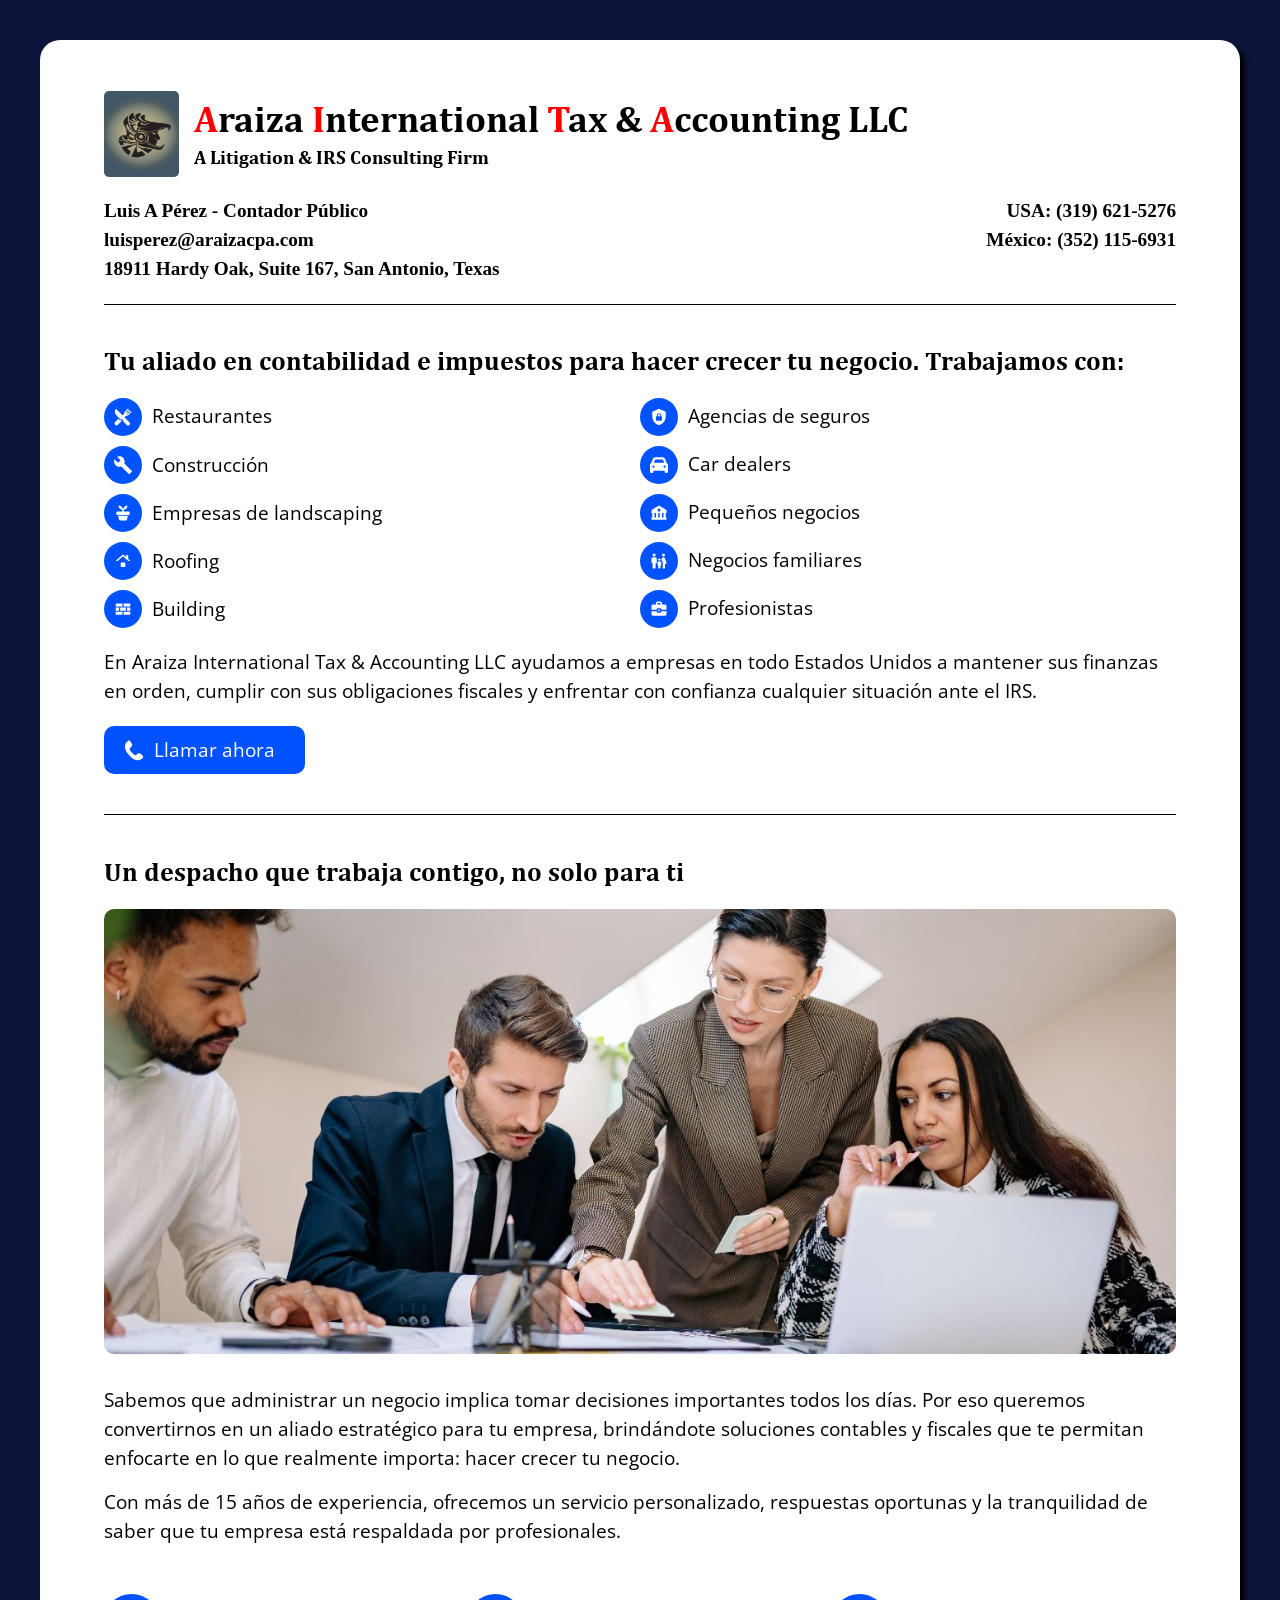
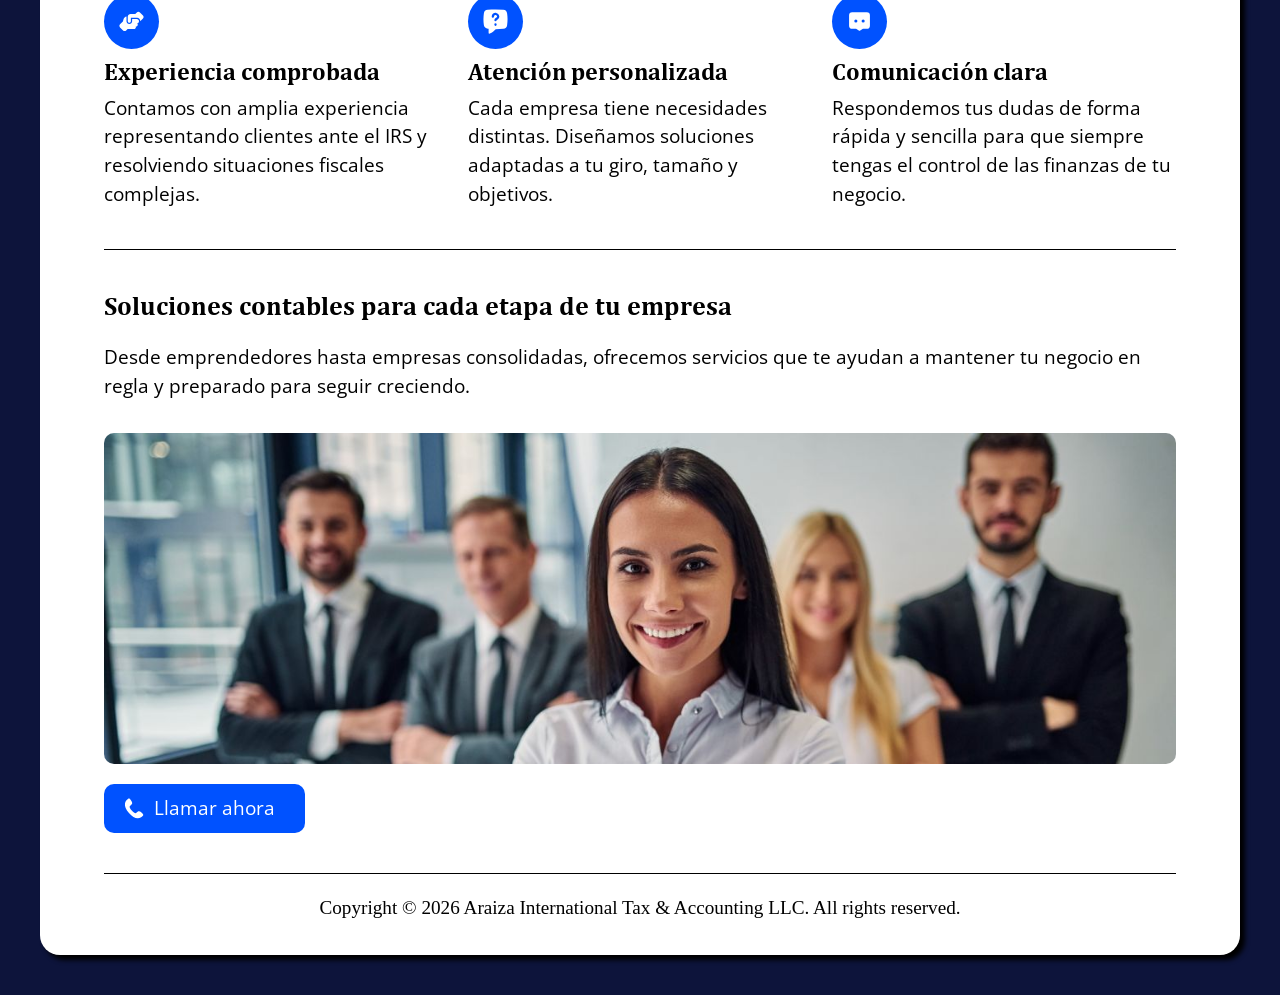
==== commit d800a885: "20260805-002" ====
--- a/index.html
+++ b/index.html
@@ -1 +1,5 @@
-<!DOCTYPE html><html lang="es-MX" data-ws-project="92112bb5-3201-4314-a2e9-22ca3a8369ec" data-ws-version="796" data-ws-last-published="2026-08-05T20:13:56.536Z"><head><link rel="stylesheet" type="text/css" href="/assets/static/app_generated_index-6937cd5a.B5ePgYuo.css"><meta charSet="UTF-8"/><meta name="viewport" content="width=device-width,initial-scale=1"/><link rel="icon" href="/assets/favicon_qmU2zDkp6r377s63Oq6nt.png"/><link rel="preload" href="/assets/cambriab_JUdYtFAP6iXV6Gi175xHO.woff" as="font" crossorigin="anonymous"/><meta property="og:url" content="https://url/"/><meta property="og:title" content="Araiza - Contador Público - San Antonio, TX"/><meta property="og:type" content="website"/><meta name="description" content="Trabajamos con restaurantes, empresas de construcción, roofing, landscaping, aseguradoras, concesionarios de autos y muchos otros negocios."/><meta property="og:description" content="Trabajamos con restaurantes, empresas de construcción, roofing, landscaping, aseguradoras, concesionarios de autos y muchos otros negocios."/><title>Araiza - Contador Público - San Antonio, TX</title></head><body class="w-element c379cen"><div class="w-element c1550eak cfql6u c379cen cvqf8at c14ksgsc c6tnijp c13ejs4z cbgt8md c1g36c7m"><div class="w-element c1tzq1c2 cvqf8at c4vwo0g c1n0fnv4 c1enngfx cwrdy64 c2nyut5 cy8jica czvkes5 c3auupj c1oxvn7w cybepr3 c1dl2u1z c1ftzmbi c6exmi8 cd4x0xb c73ngo5 cfm46g1 cnbxe2s cpvklqg c14bw5mq"><div class="w-element cvqf8at c4vwo0g c1ad5hlm c1nood2p cvb8wv5 cnhv1l8"><div class="w-element cvqf8at c10j8lig c1n0fnv4 ci3ociu cy7d098 c1cab8z0 c1f62ct5 cbhss6r ce54tm1 cm22hfp c1i1gtuo cahp020"><div class="w-element c18vsozj c1b99hny c1unsfg"><img alt="" width="436" height="500" src="/assets/logo_-hAgh3j1OjBaPe7jrgcpM.jpg" class="w-image c1wbtsgv c1qrkvn5 c1k7h8bm c111ly0u c2l3nim" sizes="100vw" srcSet="/assets/logo_-hAgh3j1OjBaPe7jrgcpM.jpg 16w, /assets/logo_-hAgh3j1OjBaPe7jrgcpM.jpg 32w, /assets/logo_-hAgh3j1OjBaPe7jrgcpM.jpg 48w, /assets/logo_-hAgh3j1OjBaPe7jrgcpM.jpg 64w, /assets/logo_-hAgh3j1OjBaPe7jrgcpM.jpg 96w, /assets/logo_-hAgh3j1OjBaPe7jrgcpM.jpg 128w, /assets/logo_-hAgh3j1OjBaPe7jrgcpM.jpg 256w, /assets/logo_-hAgh3j1OjBaPe7jrgcpM.jpg 384w, /assets/logo_-hAgh3j1OjBaPe7jrgcpM.jpg 640w, /assets/logo_-hAgh3j1OjBaPe7jrgcpM.jpg 750w, /assets/logo_-hAgh3j1OjBaPe7jrgcpM.jpg 828w, /assets/logo_-hAgh3j1OjBaPe7jrgcpM.jpg 1080w" decoding="async" loading="lazy"/></div><div class="w-element cvqf8at c4vwo0g c10j8lig c14ksgsc"><h1 class="w-element c1voo5ht c1eeki0a cj41pw0 c1sywvp4 copdaf9 cjov9fo c1eizjh5 c1ina2f7"><span class="w-element c1pdrj30">A</span>raiza <span class="w-element c1pdrj30">I</span>nternational <span class="w-element c1pdrj30">T</span>ax &amp; <span class="w-element c1pdrj30">A</span>ccounting LLC</h1><p class="w-element c1voo5ht c72smz5 c1uz48lz copdaf9 c1nbg178">A Litigation &amp; IRS Consulting Firm</p></div></div><div class="w-element cvqf8at c10j8lig c1n0fnv4 ci3ociu cy7d098 c1cab8z0 c1rgquyu c1b08sx9 colr1lf c1ljgi1j c18l048y c1wajorv c1khih1k coyu5zo c1knadab c15dbivo ce54tm1 cm22hfp csgvv9q"><div class="w-element cvqf8at c4vwo0g c10j8lig"><p class="w-element c9u5ilm c72smz5 c1uz48lz copdaf9 c1nbg178 c1t0804z">Luis A Pérez - Contador Público<br/>luisperez@araizacpa.com<br/>18911 Hardy Oak, Suite 167, San Antonio, Texas</p></div><div class="w-element cvqf8at c4vwo0g c10j8lig"><p class="w-element c9u5ilm c72smz5 c1uz48lz copdaf9 c1nbg178 cicbzd4 c1t0804z c14updli">USA: (319) 621-5276<br/>México: (352) 115-6931</p></div></div></div><div class="w-element cvqf8at c4vwo0g c1ad5hlm c1nood2p c1rgquyu cvb8wv5 cnhv1l8"><div class="w-element cvqf8at c10j8lig c1n0fnv4 ci3ociu cy7d098 c1cab8z0 ce54tm1 cm22hfp"><div class="w-element cvqf8at c4vwo0g c10j8lig"><h2 class="w-element c1voo5ht c1eeki0a cj41pw0">Tu aliado en contabilidad e impuestos para hacer crecer tu negocio. Trabajamos con:</h2></div></div><div class="w-element cvqf8at c10j8lig c1n0fnv4 ci3ociu cy7d098 c1cab8z0 ce54tm1 cm22hfp c1fdqczh c1i1gtuo cahp020"><div class="w-element cvqf8at c4vwo0g c10j8lig c1ib772 cw9is78"><div class="w-element cvqf8at c1ad5hlm cw9is78 c1ib772"><div class="w-element c1q6vnyc cyqiwwo cvqf8at cide7fc c3jiy4f c1g0fk3t co9ufml c1ytupd8 cj8wnkx"><div class="w-html-embed"><svg xmlns="http://www.w3.org/2000/svg" width="100%" height="100%" viewBox="0 0 512 512"><path fill="currentColor" d="M357.57 223.94a79.48 79.48 0 0 0 56.58-23.44l77-76.95c6.09-6.09 6.65-16 .85-22.39a16 16 0 0 0-23.17-.56l-68.63 68.58a12.29 12.29 0 0 1-17.37 0c-4.79-4.78-4.53-12.86.25-17.64l68.33-68.33a16 16 0 0 0-.56-23.16A15.62 15.62 0 0 0 440.27 56a16.71 16.71 0 0 0-11.81 4.9l-68.27 68.26a12.29 12.29 0 0 1-17.37 0c-4.78-4.78-4.53-12.86.25-17.64l68.33-68.31a16 16 0 0 0-.56-23.16A15.62 15.62 0 0 0 400.26 16a16.73 16.73 0 0 0-11.81 4.9L311.5 97.85a79.49 79.49 0 0 0-23.44 56.59v8.23a16 16 0 0 1-4.69 11.33l-35.61 35.62a4 4 0 0 1-5.66 0L68.82 36.33a16 16 0 0 0-22.58-.06C31.09 51.28 23 72.47 23 97.54c-.1 41.4 21.66 89 56.79 124.08l85.45 85.45A64.79 64.79 0 0 0 211 326a64 64 0 0 0 16.21-2.08a16.24 16.24 0 0 1 4.07-.53a15.93 15.93 0 0 1 10.83 4.25l11.39 10.52a16.12 16.12 0 0 1 4.6 11.23v5.54a47.73 47.73 0 0 0 13.77 33.65l90.05 91.57l.09.1a53.29 53.29 0 0 0 75.36-75.37L302.39 269.9a4 4 0 0 1 0-5.66L338 228.63a16 16 0 0 1 11.32-4.69Z"/><path fill="currentColor" d="M211 358a97.32 97.32 0 0 1-68.36-28.25l-13.86-13.86a8 8 0 0 0-11.3 0l-85 84.56c-15.15 15.15-20.56 37.45-13.06 59.29a30.63 30.63 0 0 0 1.49 3.6C31 484 50.58 496 72 496a55.68 55.68 0 0 0 39.64-16.44L225 365.66a4.69 4.69 0 0 0 1.32-3.72v-.26a4.63 4.63 0 0 0-5.15-4.27A97.09 97.09 0 0 1 211 358Z"/></svg></div></div><p class="w-element c9u5ilm c72smz5 c1uz48lz copdaf9 c1nbg178">Restaurantes</p></div><div class="w-element cvqf8at c1ad5hlm cw9is78 c1ib772"><div class="w-element c1q6vnyc cyqiwwo cvqf8at cide7fc c3jiy4f c1g0fk3t co9ufml c1ytupd8 cj8wnkx"><div class="w-html-embed"><svg xmlns="http://www.w3.org/2000/svg" width="100%" height="100%" viewBox="0 0 472 480"><path fill="currentColor" d="M464 389q6 5 6 14.5t-8 15.5l-49 49q-7 7-15.5 7t-14.5-7L189 274q-37 15-77.5 6.5T41 242q-31-32-39-75.5T14 84l94 92l64-64l-92-92q38-18 82-10.5T238 48q30 30 38.5 70.5T270 195z"/></svg></div></div><p class="w-element c9u5ilm c72smz5 c1uz48lz copdaf9 c1nbg178">Construcción</p></div><div class="w-element cvqf8at c1ad5hlm cw9is78 c1ib772"><div class="w-element c1q6vnyc cyqiwwo cvqf8at cide7fc c3jiy4f c1g0fk3t co9ufml c1ytupd8 cj8wnkx"><div class="w-html-embed"><svg xmlns="http://www.w3.org/2000/svg" width="100%" height="100%" viewBox="0 0 24 24"><path fill="currentColor" d="M8.55 22q-.7 0-1.225-.425t-.7-1.1L5.5 16h13l-1.125 4.475q-.175.675-.7 1.1T15.45 22h-6.9ZM6.75 2.05q2.225.275 3.738 1.963T12 8q0-2.3 1.513-3.988T17.25 2.05q.3-.05.525.175t.175.525q-.25 1.975-1.625 3.388T13 7.9V10h7q.425 0 .713.288T21 11v2q0 .825-.588 1.413T19 15H5q-.825 0-1.413-.588T3 13v-2q0-.425.288-.713T4 10h7V7.9q-1.95-.35-3.325-1.763T6.05 2.75q-.05-.3.175-.525t.525-.175Z"/></svg></div></div><p class="w-element c9u5ilm c72smz5 c1uz48lz copdaf9 c1nbg178">Empresas de landscaping</p></div><div class="w-element cvqf8at c1ad5hlm cw9is78 c1ib772"><div class="w-element c1q6vnyc cyqiwwo cvqf8at cide7fc c3jiy4f c1g0fk3t co9ufml c1ytupd8 cj8wnkx"><div class="w-html-embed"><svg xmlns="http://www.w3.org/2000/svg" width="100%" height="100%" viewBox="0 0 24 24"><path fill="currentColor" d="M3.3 12q-.35 0-.475-.325t.15-.55L10.65 4.2q.275-.275.638-.388T12 3.7q.35 0 .713.113t.637.387L16 6.6V5q0-.425.288-.713T17 4h1q.425 0 .713.288T19 5v4.3l2.025 1.825q.275.225.15.55T20.7 12h-.925q-.375 0-.725-.138t-.625-.387L12 5.7l-6.425 5.775q-.275.25-.625.388T4.225 12H3.3ZM9 19v-4q0-.425.288-.713T10 14h4q.425 0 .713.288T15 15v4q0 .425-.288.713T14 20h-4q-.425 0-.713-.288T9 19Z"/></svg></div></div><p class="w-element c9u5ilm c72smz5 c1uz48lz copdaf9 c1nbg178">Roofing</p></div><div class="w-element cvqf8at c1ad5hlm cw9is78 c1ib772 c1ew1lxu"><div class="w-element c1q6vnyc cyqiwwo cvqf8at cide7fc c3jiy4f c1g0fk3t co9ufml c1ytupd8 cj8wnkx"><div class="w-html-embed"><svg xmlns="http://www.w3.org/2000/svg" width="100%" height="100%" viewBox="0 0 256 256"><path fill="currentColor" d="M136 92h92a4 4 0 0 0 4-4V56a8 8 0 0 0-8-8h-84a4 4 0 0 0-4 4Zm48 60h44a4 4 0 0 0 4-4v-36a4 4 0 0 0-4-4h-44Zm-96-44h80v44H88zm-16 0H28a4 4 0 0 0-4 4v36a4 4 0 0 0 4 4h44Zm64 60v36a4 4 0 0 0 4 4h84a8 8 0 0 0 8-8v-28a4 4 0 0 0-4-4Zm-16-76V52a4 4 0 0 0-4-4H32a8 8 0 0 0-8 8v32a4 4 0 0 0 4 4Zm0 76H28a4 4 0 0 0-4 4v28a8 8 0 0 0 8 8h84a4 4 0 0 0 4-4Z"/></svg></div></div><p class="w-element c9u5ilm c72smz5 c1uz48lz copdaf9 c1nbg178">Building</p></div></div><div class="w-element cvqf8at c4vwo0g c10j8lig c1ib772 cw9is78"><div class="w-element cvqf8at c1ad5hlm cw9is78 c1ib772"><div class="w-element c1q6vnyc cyqiwwo cvqf8at cide7fc c3jiy4f c1g0fk3t co9ufml c1ytupd8 cj8wnkx"><div class="w-html-embed"><svg xmlns="http://www.w3.org/2000/svg" width="100%" height="100%" viewBox="0 0 24 24"><path fill="currentColor" d="M12 1L3 5v6c0 5.55 3.84 10.74 9 12c5.16-1.26 9-6.45 9-12V5l-9-4m0 6c1.4 0 2.8 1.1 2.8 2.5V11c.6 0 1.2.6 1.2 1.3v3.5c0 .6-.6 1.2-1.3 1.2H9.2c-.6 0-1.2-.6-1.2-1.3v-3.5c0-.6.6-1.2 1.2-1.2V9.5C9.2 8.1 10.6 7 12 7m0 1.2c-.8 0-1.5.5-1.5 1.3V11h3V9.5c0-.8-.7-1.3-1.5-1.3Z"/></svg></div></div><p class="w-element c9u5ilm c72smz5 c1uz48lz copdaf9 c1nbg178">Agencias de seguros</p></div><div class="w-element cvqf8at c1ad5hlm cw9is78 c1ib772"><div class="w-element c1q6vnyc cyqiwwo cvqf8at cide7fc c3jiy4f c1g0fk3t co9ufml c1ytupd8 cj8wnkx"><div class="w-html-embed"><svg width="100%" height="100%" xmlns="http://www.w3.org/2000/svg" viewBox="0 0 512 512"><path fill="currentColor" d="M135.2 117.4L109.1 192h293.8l-26.1-74.6c-4.5-12.8-16.6-21.4-30.2-21.4H165.4c-13.6 0-25.7 8.6-30.2 21.4m-95.6 79.4L74.8 96.3C88.3 57.8 124.6 32 165.4 32h181.2c40.8 0 77.1 25.8 90.6 64.3l35.2 100.5c23.2 9.6 39.6 32.5 39.6 59.2v192c0 17.7-14.3 32-32 32h-32c-17.7 0-32-14.3-32-32v-32H96v32c0 17.7-14.3 32-32 32H32c-17.7 0-32-14.3-32-32V256c0-26.7 16.4-49.6 39.6-59.2M128 304a32 32 0 1 0-64 0a32 32 0 1 0 64 0m288 32a32 32 0 1 0 0-64a32 32 0 1 0 0 64"/></svg></div></div><p class="w-element c9u5ilm c72smz5 c1uz48lz copdaf9 c1nbg178">Car dealers</p></div><div class="w-element cvqf8at c1ad5hlm cw9is78 c1ib772"><div class="w-element c1q6vnyc cyqiwwo cvqf8at cide7fc c3jiy4f c1g0fk3t co9ufml c1ytupd8 cj8wnkx"><div class="w-html-embed"><svg xmlns="http://www.w3.org/2000/svg" width="100%" height="100%" viewBox="0 0 24 24"><path fill="currentColor" d="M2 8v4.001h1V18H2v3h16l3 .001V21h1v-3h-1v-5.999h1V8L12 2L2 8zm4 10v-5.999h2V18H6zm5 0v-5.999h2V18h-2zm7 0h-2v-5.999h2V18zM14 8a2 2 0 1 1-4.001-.001A2 2 0 0 1 14 8z"/></svg></div></div><p class="w-element c9u5ilm c72smz5 c1uz48lz copdaf9 c1nbg178">Pequeños negocios</p></div><div class="w-element cvqf8at c1ad5hlm cw9is78 c1ib772 c1ew1lxu"><div class="w-element c1q6vnyc cyqiwwo cvqf8at cide7fc c3jiy4f c1g0fk3t co9ufml c1ytupd8 cj8wnkx"><div class="w-html-embed"><svg xmlns="http://www.w3.org/2000/svg" width="100%" height="100%" viewBox="0 0 24 24"><path fill="currentColor" d="M18 6q-.825 0-1.413-.588T16 4q0-.825.588-1.413T18 2q.825 0 1.413.588T20 4q0 .825-.588 1.413T18 6Zm-1 16v-8q0-1-.513-1.8t-1.312-1.25l.875-2.575q.2-.625.738-1T18 7q.675 0 1.213.375t.737 1l2.1 6.3q.175.5-.138.913T21.1 16H20v5q0 .425-.288.713T19 22h-2Zm-4.5-10.5q-.625 0-1.063-.438T11 10q0-.625.438-1.063T12.5 8.5q.625 0 1.063.438T14 10q0 .625-.438 1.063T12.5 11.5ZM5.5 6q-.825 0-1.413-.588T3.5 4q0-.825.588-1.413T5.5 2q.825 0 1.413.588T7.5 4q0 .825-.588 1.413T5.5 6Zm-1 16q-.425 0-.713-.288T3.5 21v-6H3q-.425 0-.713-.288T2 14V9q0-.825.588-1.413T4 7h3q.825 0 1.413.588T9 9v5q0 .425-.288.713T8 15h-.5v6q0 .425-.288.713T6.5 22h-2Zm7.5 0q-.425 0-.713-.288T11 21v-3q-.425 0-.713-.288T10 17v-3q0-.625.438-1.063T11.5 12.5h2q.625 0 1.063.438T15 14v3q0 .425-.288.713T14 18v3q0 .425-.288.713T13 22h-1Z"/></svg></div></div><p class="w-element c9u5ilm c72smz5 c1uz48lz copdaf9 c1nbg178">Negocios familiares</p></div><div class="w-element cvqf8at c1ad5hlm cw9is78 c1ib772"><div class="w-element c1q6vnyc cyqiwwo cvqf8at cide7fc c3jiy4f c1g0fk3t co9ufml c1ytupd8 cj8wnkx"><div class="w-html-embed"><svg xmlns="http://www.w3.org/2000/svg" width="100%" height="100%" viewBox="0 0 24 24"><path fill="currentColor" d="M11 15v-2h2v2h-2Zm-1-9h4V4h-4v2ZM4 21q-.825 0-1.413-.588T2 19v-4h7v1q0 .425.288.713T10 17h4q.425 0 .713-.288T15 16v-1h7v4q0 .825-.588 1.413T20 21H4Zm-2-8V8q0-.825.588-1.413T4 6h4V4q0-.825.588-1.413T10 2h4q.825 0 1.413.588T16 4v2h4q.825 0 1.413.588T22 8v5h-7v-1q0-.425-.288-.713T14 11h-4q-.425 0-.713.288T9 12v1H2Z"/></svg></div></div><p class="w-element c9u5ilm c72smz5 c1uz48lz copdaf9 c1nbg178">Profesionistas</p></div></div></div><div class="w-element cvqf8at c10j8lig c1n0fnv4 ci3ociu cy7d098 c1cab8z0 c4vwo0g ce54tm1 cm22hfp"><div class="w-element cvqf8at c4vwo0g c10j8lig c16vmwiw c31xb81"><p class="w-element c9u5ilm c72smz5 c1uz48lz copdaf9 c1nbg178">En Araiza International Tax &amp; Accounting LLC ayudamos a empresas en todo Estados Unidos a mantener sus finanzas en orden, cumplir con sus obligaciones fiscales y enfrentar con confianza cualquier situación ante el IRS.</p></div><div class="w-element cvqf8at c4vwo0g c10j8lig c13ejs4z colr1lf c1ljgi1j c18l048y c1wajorv c1knadab c1khih1k coyu5zo c15dbivo"><a class="w-element c1f61ey2 c1q6vnyc cveojtx c1996fru c196j767 c1bjy2ak c13cerpe c1grz25h c1voo5ht c1t0804z cvqf8at c1ib772 cw9is78 c17zuhfv c1qyrdda c1halkm9 c1jycnt6" href="#"><div class="w-element c1az9nyj"><div class="w-html-embed"><svg xmlns="http://www.w3.org/2000/svg" width="100%" height="100%" viewBox="0 0 26 26"><path fill="currentColor" d="M22.386 18.026c-1.548-1.324-3.119-2.126-4.648-.804l-.913.799c-.668.58-1.91 3.29-6.712-2.234c-4.801-5.517-1.944-6.376-1.275-6.951l.918-.8c1.521-1.325.947-2.993-.15-4.71l-.662-1.04C7.842.573 6.642-.552 5.117.771l-.824.72c-.674.491-2.558 2.087-3.015 5.119c-.55 3.638 1.185 7.804 5.16 12.375c3.97 4.573 7.857 6.87 11.539 6.83c3.06-.033 4.908-1.675 5.486-2.272l.827-.721c1.521-1.322.576-2.668-.973-3.995l-.931-.801z"/></svg></div></div><p class="w-element c9u5ilm c72smz5 c1uz48lz copdaf9 c1nbg178">Llamar ahora</p></a></div></div></div><div class="w-element cvqf8at c4vwo0g c1ad5hlm c1nood2p cvb8wv5 cnhv1l8"><div class="w-element cvqf8at c10j8lig c1n0fnv4 ci3ociu cy7d098 c1cab8z0 ce54tm1 cm22hfp"><div class="w-element cvqf8at c4vwo0g c10j8lig c16vmwiw"><h2 class="w-element c1voo5ht c1eeki0a cj41pw0">Un despacho que trabaja contigo, no solo para ti</h2><img alt="" width="1300" height="540" src="/assets/about-us-img_xNCqanDYaw3yXKEBoxDma.jpg" class="w-image c17zuhfv c1qyrdda c1halkm9 c1jycnt6" sizes="100vw" srcSet="/assets/about-us-img_xNCqanDYaw3yXKEBoxDma.jpg 16w, /assets/about-us-img_xNCqanDYaw3yXKEBoxDma.jpg 32w, /assets/about-us-img_xNCqanDYaw3yXKEBoxDma.jpg 48w, /assets/about-us-img_xNCqanDYaw3yXKEBoxDma.jpg 64w, /assets/about-us-img_xNCqanDYaw3yXKEBoxDma.jpg 96w, /assets/about-us-img_xNCqanDYaw3yXKEBoxDma.jpg 128w, /assets/about-us-img_xNCqanDYaw3yXKEBoxDma.jpg 256w, /assets/about-us-img_xNCqanDYaw3yXKEBoxDma.jpg 384w, /assets/about-us-img_xNCqanDYaw3yXKEBoxDma.jpg 640w, /assets/about-us-img_xNCqanDYaw3yXKEBoxDma.jpg 750w, /assets/about-us-img_xNCqanDYaw3yXKEBoxDma.jpg 828w, /assets/about-us-img_xNCqanDYaw3yXKEBoxDma.jpg 1080w, /assets/about-us-img_xNCqanDYaw3yXKEBoxDma.jpg 1200w, /assets/about-us-img_xNCqanDYaw3yXKEBoxDma.jpg 1920w, /assets/about-us-img_xNCqanDYaw3yXKEBoxDma.jpg 2048w, /assets/about-us-img_xNCqanDYaw3yXKEBoxDma.jpg 3840w" decoding="async" loading="lazy"/><p class="w-element c9u5ilm c72smz5 c1uz48lz c1uklu5 c1omgheq">Sabemos que administrar un negocio implica tomar decisiones importantes todos los días. Por eso queremos convertirnos en un aliado estratégico para tu empresa, brindándote soluciones contables y fiscales que te permitan enfocarte en lo que realmente importa: hacer crecer tu negocio.</p><p class="w-element c9u5ilm c72smz5 c1uz48lz copdaf9 c1l0hx9n">Con más de 15 años de experiencia, ofrecemos un servicio personalizado, respuestas oportunas y la tranquilidad de saber que tu empresa está respaldada por profesionales.</p></div></div><div class="w-element cvqf8at c10j8lig c1n0fnv4 ci3ociu cy7d098 c1cab8z0 cdp0jtp cyy4ept c13ejs4z colr1lf c1ljgi1j c18l048y c1wajorv c1knadab c1khih1k coyu5zo c15dbivo ce54tm1 cm22hfp csgvv9q"><div class="w-element cvqf8at c4vwo0g c10j8lig"><div class="w-element c1q6vnyc cyqiwwo cvqf8at chhkcid c3jiy4f c1g0fk3t co9ufml c1ytupd8 c1gw4x5z c1ad5hlm c14ksgsc ceelsw2"><div class="w-html-embed"><svg width="100%" height="100%" xmlns="http://www.w3.org/2000/svg" viewBox="0 0 640 512"><path fill="currentColor" d="M544 248v3.3l69.7-69.7c21.9-21.9 21.9-57.3 0-79.2l-78.1-78c-21.9-21.9-57.3-21.9-79.2 0l-40.1 40.1c-2.7-.3-5.5-.5-8.3-.5H296c-37.1 0-67.6 28-71.6 64h-.4v120c0 22.1 17.9 40 40 40s40-17.9 40-40v-88h160c44.2 0 80 35.8 80 80zm-208-56v56c0 39.8-32.2 72-72 72s-72-32.2-72-72V129.4c-35.9 6.2-65.8 32.3-76 68.2l-16.5 57.6l-73.2 73.2c-21.9 21.9-21.9 57.3 0 79.2l78.1 78.1c21.9 21.9 57.3 21.9 79.2 0l37.7-37.7c.9 0 1.8.1 2.7.1h160c26.5 0 48-21.5 48-48c0-5.6-1-11-2.7-16h2.7c26.5 0 48-21.5 48-48c0-12.8-5-24.4-13.2-33c25.7-5 45.1-27.6 45.2-54.8v-.4c-.1-30.8-25.1-55.8-56-55.8H336z"/></svg></div></div><h3 class="w-element c1voo5ht c1eeki0a cj41pw0 c34llhu cy0i9do c1oerp2g">Experiencia comprobada</h3><p class="w-element c9u5ilm c72smz5 c1uz48lz copdaf9 c1nbg178">Contamos con amplia experiencia representando clientes ante el IRS y resolviendo situaciones fiscales complejas.</p></div><div class="w-element cvqf8at c4vwo0g c10j8lig"><div class="w-element c1q6vnyc cyqiwwo cvqf8at chhkcid c3jiy4f c1g0fk3t co9ufml c1ytupd8 c1gw4x5z c1ad5hlm c14ksgsc ceelsw2"><div class="w-html-embed"><svg width="100%" height="100%" xmlns="http://www.w3.org/2000/svg" viewBox="0 0 14 14"><path fill="currentColor" fill-rule="evenodd" d="M7 .25c-1.523 0-3.013.08-4.44.23A2.326 2.326 0 0 0 .485 2.452a23.4 23.4 0 0 0-.01 6.54c.159 1.141 1.116 1.952 2.217 2.055l.218.02l.225.02v2.164a.5.5 0 0 0 .704.456c1.405-.63 2.255-1.242 3.28-2.39a43 43 0 0 0 4.256-.234a2.386 2.386 0 0 0 2.131-2.033a23 23 0 0 0 .244-3.266c0-1.13-.087-2.238-.239-3.301a2.354 2.354 0 0 0-2.101-2A43 43 0 0 0 7 .25m.171 3.167a.888.888 0 0 0-1.044.857a.625.625 0 0 1-1.25 0c0-1.325 1.239-2.341 2.538-2.083c.83.165 1.503.84 1.668 1.668c.083.417.035.813-.146 1.169c-.175.344-.452.607-.757.81c-.276.185-.425.294-.512.384a.4.4 0 0 0-.042.052a.625.625 0 0 1-1.25-.003c0-.39.171-.686.391-.915c.197-.204.464-.386.719-.557c.188-.126.288-.241.337-.338a.52.52 0 0 0 .034-.358a.9.9 0 0 0-.686-.686m.454 5.143a.625.625 0 1 0-1.25 0v.275a.625.625 0 1 0 1.25 0z" clip-rule="evenodd"/></svg></div></div><h3 class="w-element c1voo5ht c1eeki0a cj41pw0 c34llhu cy0i9do c1oerp2g">Atención personalizada</h3><p class="w-element c9u5ilm c72smz5 c1uz48lz copdaf9 c1nbg178">Cada empresa tiene necesidades distintas. Diseñamos soluciones adaptadas a tu giro, tamaño y objetivos.</p></div><div class="w-element cvqf8at c4vwo0g c10j8lig"><div class="w-element c1q6vnyc cyqiwwo cvqf8at chhkcid c3jiy4f c1g0fk3t co9ufml c1ytupd8 c1gw4x5z c1ad5hlm c14ksgsc ceelsw2"><div class="w-html-embed"><svg xmlns="http://www.w3.org/2000/svg" width="100%" height="100%" viewBox="0 0 24 24" fill="currentColor"><g fill="none"><path d="M24 0v24H0V0h24ZM12.593 23.258l-.011.002l-.071.035l-.02.004l-.014-.004l-.071-.035c-.01-.004-.019-.001-.024.005l-.004.01l-.017.428l.005.02l.01.013l.104.074l.015.004l.012-.004l.104-.074l.012-.016l.004-.017l-.017-.427c-.002-.01-.009-.017-.017-.018Zm.265-.113l-.013.002l-.185.093l-.01.01l-.003.011l.018.43l.005.012l.008.007l.201.093c.012.004.023 0 .029-.008l.004-.014l-.034-.614c-.003-.012-.01-.02-.02-.022Zm-.715.002a.023.023 0 0 0-.027.006l-.006.014l-.034.614c0 .012.007.02.017.024l.015-.002l.201-.093l.01-.008l.004-.011l.017-.43l-.003-.012l-.01-.01l-.184-.092Z"/><path fill="currentColor" d="M19 3a3 3 0 0 1 3 3v10a3 3 0 0 1-3 3h-3.697l-2.61 1.74c-.42.28-.966.28-1.386 0L8.697 19H5a3 3 0 0 1-3-3V6a3 3 0 0 1 3-3h14ZM8.5 10a1.5 1.5 0 1 0 0 3a1.5 1.5 0 0 0 0-3Zm7 0a1.5 1.5 0 1 0 0 3a1.5 1.5 0 0 0 0-3Z"/></g></svg></div></div><h3 class="w-element c1voo5ht c1eeki0a cj41pw0 c34llhu cy0i9do c1oerp2g">Comunicación clara</h3><p class="w-element c9u5ilm c72smz5 c1uz48lz copdaf9 c1nbg178">Respondemos tus dudas de forma rápida y sencilla para que siempre tengas el control de las finanzas de tu negocio.</p></div></div></div><div class="w-element cvqf8at c4vwo0g c1ad5hlm c1nood2p cvb8wv5 cnhv1l8"><div class="w-element cvqf8at c10j8lig c1n0fnv4 ci3ociu cy7d098 c1cab8z0 c4vwo0g ce54tm1 cm22hfp"><div class="w-element cvqf8at c4vwo0g c10j8lig c16vmwiw c1b08sx9"><h2 class="w-element c1voo5ht c1eeki0a cj41pw0">Soluciones contables para cada etapa de tu empresa</h2><p class="w-element c9u5ilm c72smz5 c1uz48lz c12syd94 c1rlshwk">Desde emprendedores hasta empresas consolidadas, ofrecemos servicios que te ayudan a mantener tu negocio en regla y preparado para seguir creciendo.</p><img alt="" width="1300" height="402" src="/assets/why-choose-us-img_MPiWJ8pTs_wOjaDep66Cz.jpg" class="w-image c17zuhfv c1qyrdda c1halkm9 c1jycnt6" sizes="100vw" srcSet="/assets/why-choose-us-img_MPiWJ8pTs_wOjaDep66Cz.jpg 16w, /assets/why-choose-us-img_MPiWJ8pTs_wOjaDep66Cz.jpg 32w, /assets/why-choose-us-img_MPiWJ8pTs_wOjaDep66Cz.jpg 48w, /assets/why-choose-us-img_MPiWJ8pTs_wOjaDep66Cz.jpg 64w, /assets/why-choose-us-img_MPiWJ8pTs_wOjaDep66Cz.jpg 96w, /assets/why-choose-us-img_MPiWJ8pTs_wOjaDep66Cz.jpg 128w, /assets/why-choose-us-img_MPiWJ8pTs_wOjaDep66Cz.jpg 256w, /assets/why-choose-us-img_MPiWJ8pTs_wOjaDep66Cz.jpg 384w, /assets/why-choose-us-img_MPiWJ8pTs_wOjaDep66Cz.jpg 640w, /assets/why-choose-us-img_MPiWJ8pTs_wOjaDep66Cz.jpg 750w, /assets/why-choose-us-img_MPiWJ8pTs_wOjaDep66Cz.jpg 828w, /assets/why-choose-us-img_MPiWJ8pTs_wOjaDep66Cz.jpg 1080w, /assets/why-choose-us-img_MPiWJ8pTs_wOjaDep66Cz.jpg 1200w, /assets/why-choose-us-img_MPiWJ8pTs_wOjaDep66Cz.jpg 1920w, /assets/why-choose-us-img_MPiWJ8pTs_wOjaDep66Cz.jpg 2048w, /assets/why-choose-us-img_MPiWJ8pTs_wOjaDep66Cz.jpg 3840w" decoding="async" loading="lazy"/></div><div class="w-element cvqf8at c4vwo0g c10j8lig c13ejs4z colr1lf c1ljgi1j c18l048y c1wajorv c1knadab c1khih1k coyu5zo c15dbivo"><a class="w-element c1f61ey2 c1q6vnyc cveojtx c1996fru c196j767 c1bjy2ak c13cerpe c1grz25h c1voo5ht c1t0804z cvqf8at c1ib772 cw9is78 c17zuhfv c1qyrdda c1halkm9 c1jycnt6" href="#"><div class="w-element c1az9nyj"><div class="w-html-embed"><svg xmlns="http://www.w3.org/2000/svg" width="100%" height="100%" viewBox="0 0 26 26"><path fill="currentColor" d="M22.386 18.026c-1.548-1.324-3.119-2.126-4.648-.804l-.913.799c-.668.58-1.91 3.29-6.712-2.234c-4.801-5.517-1.944-6.376-1.275-6.951l.918-.8c1.521-1.325.947-2.993-.15-4.71l-.662-1.04C7.842.573 6.642-.552 5.117.771l-.824.72c-.674.491-2.558 2.087-3.015 5.119c-.55 3.638 1.185 7.804 5.16 12.375c3.97 4.573 7.857 6.87 11.539 6.83c3.06-.033 4.908-1.675 5.486-2.272l.827-.721c1.521-1.322.576-2.668-.973-3.995l-.931-.801z"/></svg></div></div><p class="w-element c9u5ilm c72smz5 c1uz48lz copdaf9 c1nbg178">Llamar ahora</p></a></div></div></div><div class="w-element cvqf8at c4vwo0g c1ad5hlm c1nood2p cvb8wv5 cnhv1l8"><div class="w-element cvqf8at c10j8lig c1n0fnv4 ci3ociu cy7d098 c1cab8z0 ce54tm1 cm22hfp"><div class="w-element cvqf8at c4vwo0g c10j8lig c1rgquyu"><p class="w-element c9u5ilm c72smz5 c1uz48lz copdaf9 c1nbg178 cortuww">Copyright © 2026 Araiza International Tax &amp; Accounting LLC. All rights reserved.</p></div></div></div></div></div><script id="vike_pageContext" type="application/json">{"_urlRewrite":null,"pageId":"/pages/index","routeParams":{},"data":{"url":"https://url/","system":{"params":{},"search":{},"origin":"https://url","pathname":"/"},"resources":{},"pageMeta":{"title":"Araiza - Contador Público - San Antonio, TX","description":"Trabajamos con restaurantes, empresas de construcción, roofing, landscaping, aseguradoras, concesionarios de autos y muchos otros negocios.","excludePageFromSearch":"!undefined","language":"es-MX","socialImageAssetName":"!undefined","socialImageUrl":"!undefined","status":"!undefined","redirect":"!undefined","content":"!undefined","custom":[]}}}</script><script id="vike_globalContext" type="application/json">{}</script><script src="/assets/entries/entry-server-routing.C8km0Yup.js" type="module" async></script><link rel="modulepreload" href="/assets/entries/pages_index.CSalYnn2.js" as="script" type="text/javascript"></body></html>+<!DOCTYPE html><html lang="es-MX" data-ws-project="92112bb5-3201-4314-a2e9-22ca3a8369ec" data-ws-version="816" data-ws-last-published="2026-08-06T02:31:17.556Z"><head><link rel="stylesheet" type="text/css" href="/assets/static/app_generated_index-6937cd5a.ByU3Fwld.css"><meta charSet="UTF-8"/><meta name="viewport" content="width=device-width,initial-scale=1"/><link rel="icon" href="/assets/favicon_qmU2zDkp6r377s63Oq6nt.png"/><link rel="preload" href="/assets/cambriab_JUdYtFAP6iXV6Gi175xHO.woff" as="font" crossorigin="anonymous"/><link rel="preload" href="/assets/OpenSans_r7aHRD189oJIyFVdjtstg.woff" as="font" crossorigin="anonymous"/><meta property="og:url" content="https://url/"/><meta property="og:title" content="Araiza - Contador Público - San Antonio, TX"/><meta property="og:type" content="website"/><meta property="og:site_name" content="Araiza - Contador Público"/><meta name="description" content="Trabajamos con restaurantes, empresas de construcción, roofing, landscaping, aseguradoras, concesionarios de autos y muchos otros negocios."/><meta property="og:description" content="Trabajamos con restaurantes, empresas de construcción, roofing, landscaping, aseguradoras, concesionarios de autos y muchos otros negocios."/><title>Araiza - Contador Público - San Antonio, TX</title><script type="application/ld+json">{
+  "@context": "https://schema.org",
+  "@type": "WebSite",
+  "name": "Araiza - Contador Público"
+}</script></head><body class="w-element c379cen"><div class="w-element c1550eak cfql6u c379cen cvqf8at c14ksgsc c6tnijp c13ejs4z co8dya8 c1wbantz"><div class="w-element c1tzq1c2 cvqf8at c4vwo0g c1n0fnv4 c1enngfx cwrdy64 c2nyut5 cy8jica czvkes5 c3auupj c1oxvn7w cybepr3 c1dl2u1z c1ftzmbi c6exmi8 cd4x0xb c73ngo5"><div class="w-element cvqf8at c4vwo0g c1ad5hlm c1nood2p cvb8wv5 cnhv1l8"><div class="w-element cvqf8at c10j8lig c1n0fnv4 ci3ociu cy7d098 c1cab8z0 c1f62ct5 cbhss6r ce54tm1 cm22hfp c1i1gtuo cahp020"><div class="w-element c18vsozj c1b99hny c1unsfg"><img alt="" width="436" height="500" src="/assets/logo_-hAgh3j1OjBaPe7jrgcpM.jpg" class="w-image c1wbtsgv c1qrkvn5 c1k7h8bm c111ly0u c2l3nim" sizes="100vw" srcSet="/assets/logo_-hAgh3j1OjBaPe7jrgcpM.jpg 16w, /assets/logo_-hAgh3j1OjBaPe7jrgcpM.jpg 32w, /assets/logo_-hAgh3j1OjBaPe7jrgcpM.jpg 48w, /assets/logo_-hAgh3j1OjBaPe7jrgcpM.jpg 64w, /assets/logo_-hAgh3j1OjBaPe7jrgcpM.jpg 96w, /assets/logo_-hAgh3j1OjBaPe7jrgcpM.jpg 128w, /assets/logo_-hAgh3j1OjBaPe7jrgcpM.jpg 256w, /assets/logo_-hAgh3j1OjBaPe7jrgcpM.jpg 384w, /assets/logo_-hAgh3j1OjBaPe7jrgcpM.jpg 640w, /assets/logo_-hAgh3j1OjBaPe7jrgcpM.jpg 750w, /assets/logo_-hAgh3j1OjBaPe7jrgcpM.jpg 828w, /assets/logo_-hAgh3j1OjBaPe7jrgcpM.jpg 1080w" decoding="async" loading="lazy"/></div><div class="w-element cvqf8at c4vwo0g c10j8lig c14ksgsc"><h1 class="w-element c1voo5ht c1eeki0a cj41pw0 c1sywvp4 copdaf9 cjov9fo c1eizjh5 cfp333d"><span class="w-element c1pdrj30">A</span>raiza <span class="w-element c1pdrj30">I</span>nternational <span class="w-element c1pdrj30">T</span>ax &amp; <span class="w-element c1pdrj30">A</span>ccounting LLC</h1><p class="w-element c1voo5ht c72smz5 c17m56jk copdaf9 c1nbg178 c12i3yv8 c16v5ujy">A Litigation &amp; IRS Consulting Firm</p></div></div><div class="w-element cvqf8at c10j8lig c1n0fnv4 ci3ociu cy7d098 c1cab8z0 c1rgquyu c1b08sx9 colr1lf c1ljgi1j c18l048y c1wajorv c1khih1k coyu5zo c1knadab c15dbivo ce54tm1 cm22hfp csgvv9q"><div class="w-element cvqf8at c4vwo0g c10j8lig"><p class="w-element c9u5ilm c72smz5 c17m56jk copdaf9 c1nbg178 c1t0804z">Luis A Pérez - Contador Público<br/>luisperez@araizacpa.com<br/>18911 Hardy Oak, Suite 167, San Antonio, Texas</p></div><div class="w-element cvqf8at c4vwo0g c10j8lig"><p class="w-element c9u5ilm c72smz5 c17m56jk copdaf9 c1nbg178 c1t0804z cicbzd4 c14updli">USA: (319) 621-5276<br/>México: (352) 115-6931</p></div></div></div><div class="w-element cvqf8at c4vwo0g c1ad5hlm c1nood2p c1rgquyu cvb8wv5 cnhv1l8"><div class="w-element cvqf8at c10j8lig c1n0fnv4 ci3ociu cy7d098 c1cab8z0 ce54tm1 cm22hfp"><div class="w-element cvqf8at c4vwo0g c10j8lig"><h2 class="w-element c1voo5ht c1eeki0a cj41pw0 c1hqf16m">Tu aliado en contabilidad e impuestos para hacer crecer tu negocio. Trabajamos con:</h2></div></div><div class="w-element cvqf8at c10j8lig c1n0fnv4 ci3ociu cy7d098 c1cab8z0 ce54tm1 cm22hfp c1fdqczh c1i1gtuo cahp020"><div class="w-element cvqf8at c4vwo0g c10j8lig c1ib772 cw9is78"><div class="w-element cvqf8at c1ad5hlm cw9is78 c1ib772"><div class="w-element c1q6vnyc cyqiwwo cvqf8at cide7fc c3jiy4f c1g0fk3t co9ufml c1ytupd8 cj8wnkx"><div class="w-html-embed"><svg xmlns="http://www.w3.org/2000/svg" width="100%" height="100%" viewBox="0 0 512 512"><path fill="currentColor" d="M357.57 223.94a79.48 79.48 0 0 0 56.58-23.44l77-76.95c6.09-6.09 6.65-16 .85-22.39a16 16 0 0 0-23.17-.56l-68.63 68.58a12.29 12.29 0 0 1-17.37 0c-4.79-4.78-4.53-12.86.25-17.64l68.33-68.33a16 16 0 0 0-.56-23.16A15.62 15.62 0 0 0 440.27 56a16.71 16.71 0 0 0-11.81 4.9l-68.27 68.26a12.29 12.29 0 0 1-17.37 0c-4.78-4.78-4.53-12.86.25-17.64l68.33-68.31a16 16 0 0 0-.56-23.16A15.62 15.62 0 0 0 400.26 16a16.73 16.73 0 0 0-11.81 4.9L311.5 97.85a79.49 79.49 0 0 0-23.44 56.59v8.23a16 16 0 0 1-4.69 11.33l-35.61 35.62a4 4 0 0 1-5.66 0L68.82 36.33a16 16 0 0 0-22.58-.06C31.09 51.28 23 72.47 23 97.54c-.1 41.4 21.66 89 56.79 124.08l85.45 85.45A64.79 64.79 0 0 0 211 326a64 64 0 0 0 16.21-2.08a16.24 16.24 0 0 1 4.07-.53a15.93 15.93 0 0 1 10.83 4.25l11.39 10.52a16.12 16.12 0 0 1 4.6 11.23v5.54a47.73 47.73 0 0 0 13.77 33.65l90.05 91.57l.09.1a53.29 53.29 0 0 0 75.36-75.37L302.39 269.9a4 4 0 0 1 0-5.66L338 228.63a16 16 0 0 1 11.32-4.69Z"/><path fill="currentColor" d="M211 358a97.32 97.32 0 0 1-68.36-28.25l-13.86-13.86a8 8 0 0 0-11.3 0l-85 84.56c-15.15 15.15-20.56 37.45-13.06 59.29a30.63 30.63 0 0 0 1.49 3.6C31 484 50.58 496 72 496a55.68 55.68 0 0 0 39.64-16.44L225 365.66a4.69 4.69 0 0 0 1.32-3.72v-.26a4.63 4.63 0 0 0-5.15-4.27A97.09 97.09 0 0 1 211 358Z"/></svg></div></div><p class="w-element cm6ia4j c72smz5 c17m56jk copdaf9 c1nbg178 c12i3yv8">Restaurantes</p></div><div class="w-element cvqf8at c1ad5hlm cw9is78 c1ib772"><div class="w-element c1q6vnyc cyqiwwo cvqf8at cide7fc c3jiy4f c1g0fk3t co9ufml c1ytupd8 cj8wnkx"><div class="w-html-embed"><svg xmlns="http://www.w3.org/2000/svg" width="100%" height="100%" viewBox="0 0 472 480"><path fill="currentColor" d="M464 389q6 5 6 14.5t-8 15.5l-49 49q-7 7-15.5 7t-14.5-7L189 274q-37 15-77.5 6.5T41 242q-31-32-39-75.5T14 84l94 92l64-64l-92-92q38-18 82-10.5T238 48q30 30 38.5 70.5T270 195z"/></svg></div></div><p class="w-element cm6ia4j c72smz5 c17m56jk copdaf9 c1nbg178 c12i3yv8">Construcción</p></div><div class="w-element cvqf8at c1ad5hlm cw9is78 c1ib772"><div class="w-element c1q6vnyc cyqiwwo cvqf8at cide7fc c3jiy4f c1g0fk3t co9ufml c1ytupd8 cj8wnkx"><div class="w-html-embed"><svg xmlns="http://www.w3.org/2000/svg" width="100%" height="100%" viewBox="0 0 24 24"><path fill="currentColor" d="M8.55 22q-.7 0-1.225-.425t-.7-1.1L5.5 16h13l-1.125 4.475q-.175.675-.7 1.1T15.45 22h-6.9ZM6.75 2.05q2.225.275 3.738 1.963T12 8q0-2.3 1.513-3.988T17.25 2.05q.3-.05.525.175t.175.525q-.25 1.975-1.625 3.388T13 7.9V10h7q.425 0 .713.288T21 11v2q0 .825-.588 1.413T19 15H5q-.825 0-1.413-.588T3 13v-2q0-.425.288-.713T4 10h7V7.9q-1.95-.35-3.325-1.763T6.05 2.75q-.05-.3.175-.525t.525-.175Z"/></svg></div></div><p class="w-element cm6ia4j c72smz5 c17m56jk copdaf9 c1nbg178 c12i3yv8">Empresas de landscaping</p></div><div class="w-element cvqf8at c1ad5hlm cw9is78 c1ib772"><div class="w-element c1q6vnyc cyqiwwo cvqf8at cide7fc c3jiy4f c1g0fk3t co9ufml c1ytupd8 cj8wnkx"><div class="w-html-embed"><svg xmlns="http://www.w3.org/2000/svg" width="100%" height="100%" viewBox="0 0 24 24"><path fill="currentColor" d="M3.3 12q-.35 0-.475-.325t.15-.55L10.65 4.2q.275-.275.638-.388T12 3.7q.35 0 .713.113t.637.387L16 6.6V5q0-.425.288-.713T17 4h1q.425 0 .713.288T19 5v4.3l2.025 1.825q.275.225.15.55T20.7 12h-.925q-.375 0-.725-.138t-.625-.387L12 5.7l-6.425 5.775q-.275.25-.625.388T4.225 12H3.3ZM9 19v-4q0-.425.288-.713T10 14h4q.425 0 .713.288T15 15v4q0 .425-.288.713T14 20h-4q-.425 0-.713-.288T9 19Z"/></svg></div></div><p class="w-element cm6ia4j c72smz5 c17m56jk copdaf9 c1nbg178 c12i3yv8">Roofing</p></div><div class="w-element cvqf8at c1ad5hlm cw9is78 c1ib772 c1ew1lxu"><div class="w-element c1q6vnyc cyqiwwo cvqf8at cide7fc c3jiy4f c1g0fk3t co9ufml c1ytupd8 cj8wnkx"><div class="w-html-embed"><svg xmlns="http://www.w3.org/2000/svg" width="100%" height="100%" viewBox="0 0 256 256"><path fill="currentColor" d="M136 92h92a4 4 0 0 0 4-4V56a8 8 0 0 0-8-8h-84a4 4 0 0 0-4 4Zm48 60h44a4 4 0 0 0 4-4v-36a4 4 0 0 0-4-4h-44Zm-96-44h80v44H88zm-16 0H28a4 4 0 0 0-4 4v36a4 4 0 0 0 4 4h44Zm64 60v36a4 4 0 0 0 4 4h84a8 8 0 0 0 8-8v-28a4 4 0 0 0-4-4Zm-16-76V52a4 4 0 0 0-4-4H32a8 8 0 0 0-8 8v32a4 4 0 0 0 4 4Zm0 76H28a4 4 0 0 0-4 4v28a8 8 0 0 0 8 8h84a4 4 0 0 0 4-4Z"/></svg></div></div><p class="w-element cm6ia4j c72smz5 c17m56jk copdaf9 c1nbg178 c12i3yv8">Building</p></div></div><div class="w-element cvqf8at c4vwo0g c10j8lig c1ib772 cw9is78"><div class="w-element cvqf8at c1ad5hlm cw9is78 c1ib772"><div class="w-element c1q6vnyc cyqiwwo cvqf8at cide7fc c3jiy4f c1g0fk3t co9ufml c1ytupd8 cj8wnkx"><div class="w-html-embed"><svg xmlns="http://www.w3.org/2000/svg" width="100%" height="100%" viewBox="0 0 24 24"><path fill="currentColor" d="M12 1L3 5v6c0 5.55 3.84 10.74 9 12c5.16-1.26 9-6.45 9-12V5l-9-4m0 6c1.4 0 2.8 1.1 2.8 2.5V11c.6 0 1.2.6 1.2 1.3v3.5c0 .6-.6 1.2-1.3 1.2H9.2c-.6 0-1.2-.6-1.2-1.3v-3.5c0-.6.6-1.2 1.2-1.2V9.5C9.2 8.1 10.6 7 12 7m0 1.2c-.8 0-1.5.5-1.5 1.3V11h3V9.5c0-.8-.7-1.3-1.5-1.3Z"/></svg></div></div><p class="w-element cm6ia4j c72smz5 c17m56jk copdaf9 c1nbg178 c12i3yv8">Agencias de seguros</p></div><div class="w-element cvqf8at c1ad5hlm cw9is78 c1ib772"><div class="w-element c1q6vnyc cyqiwwo cvqf8at cide7fc c3jiy4f c1g0fk3t co9ufml c1ytupd8 cj8wnkx"><div class="w-html-embed"><svg width="100%" height="100%" xmlns="http://www.w3.org/2000/svg" viewBox="0 0 512 512"><path fill="currentColor" d="M135.2 117.4L109.1 192h293.8l-26.1-74.6c-4.5-12.8-16.6-21.4-30.2-21.4H165.4c-13.6 0-25.7 8.6-30.2 21.4m-95.6 79.4L74.8 96.3C88.3 57.8 124.6 32 165.4 32h181.2c40.8 0 77.1 25.8 90.6 64.3l35.2 100.5c23.2 9.6 39.6 32.5 39.6 59.2v192c0 17.7-14.3 32-32 32h-32c-17.7 0-32-14.3-32-32v-32H96v32c0 17.7-14.3 32-32 32H32c-17.7 0-32-14.3-32-32V256c0-26.7 16.4-49.6 39.6-59.2M128 304a32 32 0 1 0-64 0a32 32 0 1 0 64 0m288 32a32 32 0 1 0 0-64a32 32 0 1 0 0 64"/></svg></div></div><p class="w-element cm6ia4j c72smz5 c17m56jk copdaf9 c1nbg178 c12i3yv8">Car dealers</p></div><div class="w-element cvqf8at c1ad5hlm cw9is78 c1ib772"><div class="w-element c1q6vnyc cyqiwwo cvqf8at cide7fc c3jiy4f c1g0fk3t co9ufml c1ytupd8 cj8wnkx"><div class="w-html-embed"><svg xmlns="http://www.w3.org/2000/svg" width="100%" height="100%" viewBox="0 0 24 24"><path fill="currentColor" d="M2 8v4.001h1V18H2v3h16l3 .001V21h1v-3h-1v-5.999h1V8L12 2L2 8zm4 10v-5.999h2V18H6zm5 0v-5.999h2V18h-2zm7 0h-2v-5.999h2V18zM14 8a2 2 0 1 1-4.001-.001A2 2 0 0 1 14 8z"/></svg></div></div><p class="w-element cm6ia4j c72smz5 c17m56jk copdaf9 c1nbg178 c12i3yv8">Pequeños negocios</p></div><div class="w-element cvqf8at c1ad5hlm cw9is78 c1ib772 c1ew1lxu"><div class="w-element c1q6vnyc cyqiwwo cvqf8at cide7fc c3jiy4f c1g0fk3t co9ufml c1ytupd8 cj8wnkx"><div class="w-html-embed"><svg xmlns="http://www.w3.org/2000/svg" width="100%" height="100%" viewBox="0 0 24 24"><path fill="currentColor" d="M18 6q-.825 0-1.413-.588T16 4q0-.825.588-1.413T18 2q.825 0 1.413.588T20 4q0 .825-.588 1.413T18 6Zm-1 16v-8q0-1-.513-1.8t-1.312-1.25l.875-2.575q.2-.625.738-1T18 7q.675 0 1.213.375t.737 1l2.1 6.3q.175.5-.138.913T21.1 16H20v5q0 .425-.288.713T19 22h-2Zm-4.5-10.5q-.625 0-1.063-.438T11 10q0-.625.438-1.063T12.5 8.5q.625 0 1.063.438T14 10q0 .625-.438 1.063T12.5 11.5ZM5.5 6q-.825 0-1.413-.588T3.5 4q0-.825.588-1.413T5.5 2q.825 0 1.413.588T7.5 4q0 .825-.588 1.413T5.5 6Zm-1 16q-.425 0-.713-.288T3.5 21v-6H3q-.425 0-.713-.288T2 14V9q0-.825.588-1.413T4 7h3q.825 0 1.413.588T9 9v5q0 .425-.288.713T8 15h-.5v6q0 .425-.288.713T6.5 22h-2Zm7.5 0q-.425 0-.713-.288T11 21v-3q-.425 0-.713-.288T10 17v-3q0-.625.438-1.063T11.5 12.5h2q.625 0 1.063.438T15 14v3q0 .425-.288.713T14 18v3q0 .425-.288.713T13 22h-1Z"/></svg></div></div><p class="w-element cm6ia4j c72smz5 c17m56jk copdaf9 c1nbg178 c12i3yv8">Negocios familiares</p></div><div class="w-element cvqf8at c1ad5hlm cw9is78 c1ib772"><div class="w-element c1q6vnyc cyqiwwo cvqf8at cide7fc c3jiy4f c1g0fk3t co9ufml c1ytupd8 cj8wnkx"><div class="w-html-embed"><svg xmlns="http://www.w3.org/2000/svg" width="100%" height="100%" viewBox="0 0 24 24"><path fill="currentColor" d="M11 15v-2h2v2h-2Zm-1-9h4V4h-4v2ZM4 21q-.825 0-1.413-.588T2 19v-4h7v1q0 .425.288.713T10 17h4q.425 0 .713-.288T15 16v-1h7v4q0 .825-.588 1.413T20 21H4Zm-2-8V8q0-.825.588-1.413T4 6h4V4q0-.825.588-1.413T10 2h4q.825 0 1.413.588T16 4v2h4q.825 0 1.413.588T22 8v5h-7v-1q0-.425-.288-.713T14 11h-4q-.425 0-.713.288T9 12v1H2Z"/></svg></div></div><p class="w-element cm6ia4j c72smz5 c17m56jk copdaf9 c1nbg178 c12i3yv8">Profesionistas</p></div></div></div><div class="w-element cvqf8at c10j8lig c1n0fnv4 ci3ociu cy7d098 c1cab8z0 c4vwo0g ce54tm1 cm22hfp"><div class="w-element cvqf8at c4vwo0g c10j8lig c16vmwiw c31xb81"><p class="w-element cm6ia4j c72smz5 c17m56jk copdaf9 c1nbg178 c12i3yv8">En Araiza International Tax &amp; Accounting LLC ayudamos a empresas en todo Estados Unidos a mantener sus finanzas en orden, cumplir con sus obligaciones fiscales y enfrentar con confianza cualquier situación ante el IRS.</p></div><div class="w-element cvqf8at c4vwo0g c10j8lig c13ejs4z colr1lf c1ljgi1j c18l048y c1wajorv c1knadab c1khih1k coyu5zo c15dbivo"><a class="w-element c1f61ey2 c1q6vnyc cveojtx c1996fru c196j767 c1bjy2ak c13cerpe c1grz25h c1voo5ht c1t0804z cvqf8at c1ib772 cw9is78 c17zuhfv c1qyrdda c1halkm9 c1jycnt6" href="#"><div class="w-element c1az9nyj"><div class="w-html-embed"><svg xmlns="http://www.w3.org/2000/svg" width="100%" height="100%" viewBox="0 0 26 26"><path fill="currentColor" d="M22.386 18.026c-1.548-1.324-3.119-2.126-4.648-.804l-.913.799c-.668.58-1.91 3.29-6.712-2.234c-4.801-5.517-1.944-6.376-1.275-6.951l.918-.8c1.521-1.325.947-2.993-.15-4.71l-.662-1.04C7.842.573 6.642-.552 5.117.771l-.824.72c-.674.491-2.558 2.087-3.015 5.119c-.55 3.638 1.185 7.804 5.16 12.375c3.97 4.573 7.857 6.87 11.539 6.83c3.06-.033 4.908-1.675 5.486-2.272l.827-.721c1.521-1.322.576-2.668-.973-3.995l-.931-.801z"/></svg></div></div><p class="w-element cm6ia4j c72smz5 c17m56jk copdaf9 c1nbg178 c12i3yv8">Llamar ahora</p></a></div></div></div><div class="w-element cvqf8at c4vwo0g c1ad5hlm c1nood2p cvb8wv5 cnhv1l8"><div class="w-element cvqf8at c10j8lig c1n0fnv4 ci3ociu cy7d098 c1cab8z0 ce54tm1 cm22hfp"><div class="w-element cvqf8at c4vwo0g c10j8lig c16vmwiw"><h2 class="w-element c1voo5ht c1eeki0a cj41pw0 c1hqf16m">Un despacho que trabaja contigo, no solo para ti</h2><img alt="" width="1300" height="540" src="/assets/about-us-img_xNCqanDYaw3yXKEBoxDma.jpg" class="w-image c17zuhfv c1qyrdda c1halkm9 c1jycnt6" sizes="100vw" srcSet="/assets/about-us-img_xNCqanDYaw3yXKEBoxDma.jpg 16w, /assets/about-us-img_xNCqanDYaw3yXKEBoxDma.jpg 32w, /assets/about-us-img_xNCqanDYaw3yXKEBoxDma.jpg 48w, /assets/about-us-img_xNCqanDYaw3yXKEBoxDma.jpg 64w, /assets/about-us-img_xNCqanDYaw3yXKEBoxDma.jpg 96w, /assets/about-us-img_xNCqanDYaw3yXKEBoxDma.jpg 128w, /assets/about-us-img_xNCqanDYaw3yXKEBoxDma.jpg 256w, /assets/about-us-img_xNCqanDYaw3yXKEBoxDma.jpg 384w, /assets/about-us-img_xNCqanDYaw3yXKEBoxDma.jpg 640w, /assets/about-us-img_xNCqanDYaw3yXKEBoxDma.jpg 750w, /assets/about-us-img_xNCqanDYaw3yXKEBoxDma.jpg 828w, /assets/about-us-img_xNCqanDYaw3yXKEBoxDma.jpg 1080w, /assets/about-us-img_xNCqanDYaw3yXKEBoxDma.jpg 1200w, /assets/about-us-img_xNCqanDYaw3yXKEBoxDma.jpg 1920w, /assets/about-us-img_xNCqanDYaw3yXKEBoxDma.jpg 2048w, /assets/about-us-img_xNCqanDYaw3yXKEBoxDma.jpg 3840w" decoding="async" loading="lazy"/><p class="w-element cm6ia4j c72smz5 c17m56jk c1uklu5 c1omgheq c12i3yv8">Sabemos que administrar un negocio implica tomar decisiones importantes todos los días. Por eso queremos convertirnos en un aliado estratégico para tu empresa, brindándote soluciones contables y fiscales que te permitan enfocarte en lo que realmente importa: hacer crecer tu negocio.</p><p class="w-element cm6ia4j c72smz5 c17m56jk copdaf9 c1l0hx9n c12i3yv8">Con más de 15 años de experiencia, ofrecemos un servicio personalizado, respuestas oportunas y la tranquilidad de saber que tu empresa está respaldada por profesionales.</p></div></div><div class="w-element cvqf8at c10j8lig c1n0fnv4 ci3ociu cy7d098 c1cab8z0 cdp0jtp cyy4ept c13ejs4z colr1lf c1ljgi1j c18l048y c1wajorv c1knadab c1khih1k coyu5zo c15dbivo ce54tm1 cm22hfp csgvv9q"><div class="w-element cvqf8at c4vwo0g c10j8lig"><div class="w-element c1q6vnyc cyqiwwo cvqf8at chhkcid c3jiy4f c1g0fk3t co9ufml c1ytupd8 c1gw4x5z c1ad5hlm c14ksgsc ceelsw2"><div class="w-html-embed"><svg width="100%" height="100%" xmlns="http://www.w3.org/2000/svg" viewBox="0 0 640 512"><path fill="currentColor" d="M544 248v3.3l69.7-69.7c21.9-21.9 21.9-57.3 0-79.2l-78.1-78c-21.9-21.9-57.3-21.9-79.2 0l-40.1 40.1c-2.7-.3-5.5-.5-8.3-.5H296c-37.1 0-67.6 28-71.6 64h-.4v120c0 22.1 17.9 40 40 40s40-17.9 40-40v-88h160c44.2 0 80 35.8 80 80zm-208-56v56c0 39.8-32.2 72-72 72s-72-32.2-72-72V129.4c-35.9 6.2-65.8 32.3-76 68.2l-16.5 57.6l-73.2 73.2c-21.9 21.9-21.9 57.3 0 79.2l78.1 78.1c21.9 21.9 57.3 21.9 79.2 0l37.7-37.7c.9 0 1.8.1 2.7.1h160c26.5 0 48-21.5 48-48c0-5.6-1-11-2.7-16h2.7c26.5 0 48-21.5 48-48c0-12.8-5-24.4-13.2-33c25.7-5 45.1-27.6 45.2-54.8v-.4c-.1-30.8-25.1-55.8-56-55.8H336z"/></svg></div></div><h3 class="w-element c1voo5ht c1eeki0a cj41pw0 c34llhu cy0i9do c1oerp2g">Experiencia comprobada</h3><p class="w-element cm6ia4j c72smz5 c17m56jk copdaf9 c1nbg178 c12i3yv8">Contamos con amplia experiencia representando clientes ante el IRS y resolviendo situaciones fiscales complejas.</p></div><div class="w-element cvqf8at c4vwo0g c10j8lig"><div class="w-element c1q6vnyc cyqiwwo cvqf8at chhkcid c3jiy4f c1g0fk3t co9ufml c1ytupd8 c1gw4x5z c1ad5hlm c14ksgsc ceelsw2"><div class="w-html-embed"><svg width="100%" height="100%" xmlns="http://www.w3.org/2000/svg" viewBox="0 0 14 14"><path fill="currentColor" fill-rule="evenodd" d="M7 .25c-1.523 0-3.013.08-4.44.23A2.326 2.326 0 0 0 .485 2.452a23.4 23.4 0 0 0-.01 6.54c.159 1.141 1.116 1.952 2.217 2.055l.218.02l.225.02v2.164a.5.5 0 0 0 .704.456c1.405-.63 2.255-1.242 3.28-2.39a43 43 0 0 0 4.256-.234a2.386 2.386 0 0 0 2.131-2.033a23 23 0 0 0 .244-3.266c0-1.13-.087-2.238-.239-3.301a2.354 2.354 0 0 0-2.101-2A43 43 0 0 0 7 .25m.171 3.167a.888.888 0 0 0-1.044.857a.625.625 0 0 1-1.25 0c0-1.325 1.239-2.341 2.538-2.083c.83.165 1.503.84 1.668 1.668c.083.417.035.813-.146 1.169c-.175.344-.452.607-.757.81c-.276.185-.425.294-.512.384a.4.4 0 0 0-.042.052a.625.625 0 0 1-1.25-.003c0-.39.171-.686.391-.915c.197-.204.464-.386.719-.557c.188-.126.288-.241.337-.338a.52.52 0 0 0 .034-.358a.9.9 0 0 0-.686-.686m.454 5.143a.625.625 0 1 0-1.25 0v.275a.625.625 0 1 0 1.25 0z" clip-rule="evenodd"/></svg></div></div><h3 class="w-element c1voo5ht c1eeki0a cj41pw0 c34llhu cy0i9do c1oerp2g">Atención personalizada</h3><p class="w-element cm6ia4j c72smz5 c17m56jk copdaf9 c1nbg178 c12i3yv8">Cada empresa tiene necesidades distintas. Diseñamos soluciones adaptadas a tu giro, tamaño y objetivos.</p></div><div class="w-element cvqf8at c4vwo0g c10j8lig"><div class="w-element c1q6vnyc cyqiwwo cvqf8at chhkcid c3jiy4f c1g0fk3t co9ufml c1ytupd8 c1gw4x5z c1ad5hlm c14ksgsc ceelsw2"><div class="w-html-embed"><svg xmlns="http://www.w3.org/2000/svg" width="100%" height="100%" viewBox="0 0 24 24" fill="currentColor"><g fill="none"><path d="M24 0v24H0V0h24ZM12.593 23.258l-.011.002l-.071.035l-.02.004l-.014-.004l-.071-.035c-.01-.004-.019-.001-.024.005l-.004.01l-.017.428l.005.02l.01.013l.104.074l.015.004l.012-.004l.104-.074l.012-.016l.004-.017l-.017-.427c-.002-.01-.009-.017-.017-.018Zm.265-.113l-.013.002l-.185.093l-.01.01l-.003.011l.018.43l.005.012l.008.007l.201.093c.012.004.023 0 .029-.008l.004-.014l-.034-.614c-.003-.012-.01-.02-.02-.022Zm-.715.002a.023.023 0 0 0-.027.006l-.006.014l-.034.614c0 .012.007.02.017.024l.015-.002l.201-.093l.01-.008l.004-.011l.017-.43l-.003-.012l-.01-.01l-.184-.092Z"/><path fill="currentColor" d="M19 3a3 3 0 0 1 3 3v10a3 3 0 0 1-3 3h-3.697l-2.61 1.74c-.42.28-.966.28-1.386 0L8.697 19H5a3 3 0 0 1-3-3V6a3 3 0 0 1 3-3h14ZM8.5 10a1.5 1.5 0 1 0 0 3a1.5 1.5 0 0 0 0-3Zm7 0a1.5 1.5 0 1 0 0 3a1.5 1.5 0 0 0 0-3Z"/></g></svg></div></div><h3 class="w-element c1voo5ht c1eeki0a cj41pw0 c34llhu cy0i9do c1oerp2g">Comunicación clara</h3><p class="w-element cm6ia4j c72smz5 c17m56jk copdaf9 c1nbg178 c12i3yv8">Respondemos tus dudas de forma rápida y sencilla para que siempre tengas el control de las finanzas de tu negocio.</p></div></div></div><div class="w-element cvqf8at c4vwo0g c1ad5hlm c1nood2p cvb8wv5 cnhv1l8"><div class="w-element cvqf8at c10j8lig c1n0fnv4 ci3ociu cy7d098 c1cab8z0 c4vwo0g ce54tm1 cm22hfp"><div class="w-element cvqf8at c4vwo0g c10j8lig c16vmwiw c1b08sx9"><h2 class="w-element c1voo5ht c1eeki0a cj41pw0 c1hqf16m">Soluciones contables para cada etapa de tu empresa</h2><p class="w-element cm6ia4j c72smz5 c17m56jk c12syd94 c1rlshwk c12i3yv8">Desde emprendedores hasta empresas consolidadas, ofrecemos servicios que te ayudan a mantener tu negocio en regla y preparado para seguir creciendo.</p><img alt="" width="1300" height="402" src="/assets/why-choose-us-img_MPiWJ8pTs_wOjaDep66Cz.jpg" class="w-image c17zuhfv c1qyrdda c1halkm9 c1jycnt6" sizes="100vw" srcSet="/assets/why-choose-us-img_MPiWJ8pTs_wOjaDep66Cz.jpg 16w, /assets/why-choose-us-img_MPiWJ8pTs_wOjaDep66Cz.jpg 32w, /assets/why-choose-us-img_MPiWJ8pTs_wOjaDep66Cz.jpg 48w, /assets/why-choose-us-img_MPiWJ8pTs_wOjaDep66Cz.jpg 64w, /assets/why-choose-us-img_MPiWJ8pTs_wOjaDep66Cz.jpg 96w, /assets/why-choose-us-img_MPiWJ8pTs_wOjaDep66Cz.jpg 128w, /assets/why-choose-us-img_MPiWJ8pTs_wOjaDep66Cz.jpg 256w, /assets/why-choose-us-img_MPiWJ8pTs_wOjaDep66Cz.jpg 384w, /assets/why-choose-us-img_MPiWJ8pTs_wOjaDep66Cz.jpg 640w, /assets/why-choose-us-img_MPiWJ8pTs_wOjaDep66Cz.jpg 750w, /assets/why-choose-us-img_MPiWJ8pTs_wOjaDep66Cz.jpg 828w, /assets/why-choose-us-img_MPiWJ8pTs_wOjaDep66Cz.jpg 1080w, /assets/why-choose-us-img_MPiWJ8pTs_wOjaDep66Cz.jpg 1200w, /assets/why-choose-us-img_MPiWJ8pTs_wOjaDep66Cz.jpg 1920w, /assets/why-choose-us-img_MPiWJ8pTs_wOjaDep66Cz.jpg 2048w, /assets/why-choose-us-img_MPiWJ8pTs_wOjaDep66Cz.jpg 3840w" decoding="async" loading="lazy"/></div><div class="w-element cvqf8at c4vwo0g c10j8lig c13ejs4z colr1lf c1ljgi1j c18l048y c1wajorv c1knadab c1khih1k coyu5zo c15dbivo"><a class="w-element c1f61ey2 c1q6vnyc cveojtx c1996fru c196j767 c1bjy2ak c13cerpe c1grz25h c1voo5ht c1t0804z cvqf8at c1ib772 cw9is78 c17zuhfv c1qyrdda c1halkm9 c1jycnt6" href="#"><div class="w-element c1az9nyj"><div class="w-html-embed"><svg xmlns="http://www.w3.org/2000/svg" width="100%" height="100%" viewBox="0 0 26 26"><path fill="currentColor" d="M22.386 18.026c-1.548-1.324-3.119-2.126-4.648-.804l-.913.799c-.668.58-1.91 3.29-6.712-2.234c-4.801-5.517-1.944-6.376-1.275-6.951l.918-.8c1.521-1.325.947-2.993-.15-4.71l-.662-1.04C7.842.573 6.642-.552 5.117.771l-.824.72c-.674.491-2.558 2.087-3.015 5.119c-.55 3.638 1.185 7.804 5.16 12.375c3.97 4.573 7.857 6.87 11.539 6.83c3.06-.033 4.908-1.675 5.486-2.272l.827-.721c1.521-1.322.576-2.668-.973-3.995l-.931-.801z"/></svg></div></div><p class="w-element cm6ia4j c72smz5 c17m56jk copdaf9 c1nbg178 c12i3yv8">Llamar ahora</p></a></div></div></div><div class="w-element cvqf8at c4vwo0g c1ad5hlm c1nood2p cvb8wv5 cnhv1l8"><div class="w-element cvqf8at c10j8lig c1n0fnv4 ci3ociu cy7d098 c1cab8z0 ce54tm1 cm22hfp"><div class="w-element cvqf8at c4vwo0g c10j8lig c1rgquyu"><p class="w-element c9u5ilm c72smz5 c17m56jk copdaf9 c1nbg178 c12i3yv8 cortuww">Copyright © 2026 Araiza International Tax &amp; Accounting LLC. All rights reserved.</p></div></div></div></div></div><script id="vike_pageContext" type="application/json">{"_urlRewrite":null,"pageId":"/pages/index","routeParams":{},"data":{"url":"https://url/","system":{"params":{},"search":{},"origin":"https://url","pathname":"/"},"resources":{},"pageMeta":{"title":"Araiza - Contador Público - San Antonio, TX","description":"Trabajamos con restaurantes, empresas de construcción, roofing, landscaping, aseguradoras, concesionarios de autos y muchos otros negocios.","excludePageFromSearch":"!undefined","language":"es-MX","socialImageAssetName":"!undefined","socialImageUrl":"!undefined","status":"!undefined","redirect":"!undefined","content":"!undefined","custom":[]}}}</script><script id="vike_globalContext" type="application/json">{}</script><script src="/assets/entries/entry-server-routing.CyoK0Z-X.js" type="module" async></script><link rel="modulepreload" href="/assets/entries/pages_index.CLOHaEOw.js" as="script" type="text/javascript"></body></html>
--- a/assets/static/app_generated_index-6937cd5a.ByU3Fwld.css
+++ b/assets/static/app_generated_index-6937cd5a.ByU3Fwld.css
@@ -0,0 +1 @@
+@font-face{font-family:Cambria;font-style:normal;font-weight:700;font-display:swap;src:url(/assets/cambriab_JUdYtFAP6iXV6Gi175xHO.woff) format("woff")}@font-face{font-family:Open Sans;font-style:normal;font-weight:400;font-display:swap;src:url(/assets/OpenSans_r7aHRD189oJIyFVdjtstg.woff) format("woff")}@layer presets{:root{display:grid;min-height:100%;grid-template-rows:auto;grid-template-columns:1fr;font-family:Arial,Roboto,sans-serif;font-size:16px;line-height:1.2;white-space:pre-wrap;white-space-collapse:preserve}a.w-element{box-sizing:border-box}body.w-element{box-sizing:border-box;-webkit-font-smoothing:antialiased;-moz-osx-font-smoothing:grayscale;margin:0}div.w-element,h1.w-element,h2.w-element,h3.w-element,p.w-element,span.w-element{box-sizing:border-box}img.w-image{box-sizing:border-box;max-width:100%;display:block;height:auto}div.w-html-embed{display:contents;white-space:normal;white-space-collapse:collapse}}@media all{.cvqf8at{display:flex}.c14ksgsc{justify-content:center}.c1ad5hlm{align-items:center}.cdsfp7{background-color:#fff}.c1xou9ts{position:relative}.cortuww{text-align:center}.cim3ete{font-weight:900}.c1at4qs8{font-size:8rem}.ckrumjq{line-height:1}.cq74nr3{letter-spacing:-.05em}.c16x8xp7{position:absolute}.crr3ss2{top:0}.ceegbk8{right:-.125rem}.c3d9jmc{bottom:0}.crtfg63{left:.125rem}.c976ajt{opacity:.3}.c1jb2iq9{right:.125rem}.c85pa32{left:-.125rem}.c1h2bwmb{top:50%}.c144w5mf{left:0}.c10j8lig{width:100%}.c1vhnfyv{height:.375rem}.c1jwcvch{margin-top:1.5rem}.c14qwo87{font-weight:700}.c34llhu{font-size:1.5rem}.cki8wm3{line-height:2rem}.c1jz0tqr{letter-spacing:.05em}.c1hj9gdx{display:inline-flex}.c1w4iw80{row-gap:6px}.co1plbz{column-gap:6px}.cev84n8{position:fixed}.c75z4ov{z-index:1000}.c9hth44{padding-top:6px}.c16w6tue{padding-right:10px}.ckq4j21{padding-bottom:6px}.c1kda3mq{padding-left:10px}.cxbymhv{right:16px}.c4633z5{bottom:16px}.c2radxl{color:#fbfcfd}.c19k2oer{font-family:system-ui,sans-serif}.c1ed0bfb{font-size:12px}.cvtk2pf{font-weight:500}.c16oiu9z{border-top-left-radius:9px}.c1ehwsxq{border-top-right-radius:9px}.ckea6gf{border-bottom-right-radius:9px}.c1m9amrk{border-bottom-left-radius:9px}.c1grz25h{text-decoration-line:none}.cs6ev6r{-webkit-background-clip:padding-box,border-box;background-clip:padding-box,border-box}.c1ngcyog{background-origin:padding-box,border-box}.c1jmfero{background-image:linear-gradient(135deg,#4a4efa,#bd2fdb 66%,#ec59ce),linear-gradient(135deg,#92fddc,#7d7ffb 31.94%,#ed72fe 64.24%,#fdd791)}.c1gahj1y{border:1px solid transparent}.c1s8jex6{white-space:nowrap}.c1241060{display:block}.cvj6ail{width:16px}.cp02wib{height:16px}.c1v3z5iz{flex-shrink:0}.c4vwo0g{flex-direction:column}.c1nood2p{justify-content:start}.c1n0fnv4{max-width:1200px}.ci3ociu{margin-left:5%}.cy7d098{margin-right:5%}.c1cab8z0{font-family:Arial,Roboto,sans-serif}.c1f62ct5{column-gap:15px}.cbhss6r{row-gap:15px}.c379cen{background-color:#0d143b}.c1wbtsgv{max-width:75px}.c1qrkvn5{border-top-left-radius:5px}.c1k7h8bm{border-top-right-radius:5px}.c111ly0u{border-bottom-left-radius:5px}.c2l3nim{border-bottom-right-radius:5px}.c1voo5ht{font-family:Cambria,sans-serif}.c1eeki0a{font-weight:400}.cj41pw0{color:#000}.c1sywvp4{font-size:2.3rem}.copdaf9{margin-top:0}.cjov9fo{margin-bottom:.1rem}.c1pdrj30{color:red}.c72smz5{font-size:1.2rem}.c17m56jk{line-height:1.5}.c1nbg178{margin-bottom:0}.c12i3yv8{font-weight:300}.c1rgquyu{padding-top:20px}.c1b08sx9{padding-bottom:20px}.colr1lf{border-top-style:solid}.c1ljgi1j{border-right-style:solid}.c18l048y{border-left-style:solid}.c1wajorv{border-bottom-style:solid}.c1khih1k{border-right-width:0px}.coyu5zo{border-left-width:0px}.c1knadab{border-top-width:0px}.c15dbivo{border-bottom-width:1px}.c9u5ilm{font-family:Times New Roman,sans}.c1t0804z{font-weight:600}.cicbzd4{text-align:end}.c1hqf16m{font-size:1.6em}.c1ib772{row-gap:10px}.cw9is78{column-gap:10px}.c1q6vnyc{background-color:var(--accent-color)}.cyqiwwo{color:#fff}.cide7fc{max-width:38px}.c3jiy4f{border-top-left-radius:50px}.c1g0fk3t{border-top-right-radius:50px}.co9ufml{border-bottom-left-radius:50px}.c1ytupd8{border-bottom-right-radius:50px}.cj8wnkx{padding:10px}.cm6ia4j{font-family:Open Sans,sans-serif}:root{--accent-color: rgb(0 82 255 / 1) }.c16vmwiw{margin-top:20px}.c31xb81{margin-bottom:20px}.c13ejs4z{padding-bottom:40px}.c1f61ey2{width:fit-content}.cveojtx{color:#fff}.c1996fru{padding-left:20px}.c196j767{padding-right:30px}.c1bjy2ak{padding-top:10px}.c13cerpe{padding-bottom:10px}.c17zuhfv{border-top-left-radius:10px}.c1qyrdda{border-top-right-radius:10px}.c1halkm9{border-bottom-left-radius:10px}.c1jycnt6{border-bottom-right-radius:10px}.c1az9nyj{max-width:20px}.c1550eak{min-width:100%}.cfql6u{min-height:100%}.c6tnijp{padding-top:40px}.c1tzq1c2{background-color:#fff}.c1enngfx{padding-left:5%}.cwrdy64{padding-right:5%}.c2nyut5{padding-top:4%}.cy8jica{padding-bottom:2.5%}.czvkes5{box-shadow:5px 5px 5px #000}.c3auupj{border-top-left-radius:20px}.c1oxvn7w{border-top-right-radius:20px}.cybepr3{border-bottom-left-radius:20px}.c1dl2u1z{border-bottom-right-radius:20px}.c1uklu5{margin-top:2rem}.c1omgheq{margin-bottom:1rem}.c1l0hx9n{margin-bottom:3rem}.cdp0jtp{row-gap:20px}.cyy4ept{column-gap:20px}.chhkcid{max-width:55px}.c1gw4x5z{aspect-ratio:1/1}.ceelsw2{padding:15px}.cy0i9do{margin-top:.5rem}.c1oerp2g{margin-bottom:.5rem}.c12syd94{margin-top:0rem}.c1rlshwk{margin-bottom:2rem}}@media all and (max-width: 991px){.cvb8wv5{padding-left:2.5%}.cnhv1l8{padding-right:2.5%}.ce54tm1{margin-left:0%}.cm22hfp{margin-right:0%}.co8dya8{padding-top:20px}.c1wbantz{padding-bottom:20px}.c1ftzmbi{padding-left:0%}.c6exmi8{padding-right:0%}.cd4x0xb{padding-top:2%}.c73ngo5{padding-bottom:2%}.c18vsozj{display:flex}.c1b99hny{align-items:center}.c1unsfg{justify-content:start}}@media all and (max-width: 767px){.c1eizjh5{font-size:2rem}.csgvv9q{flex-direction:column}.c14updli{text-align:start}}@media all and (max-width: 479px){.c1i1gtuo{column-gap:10px}.cahp020{row-gap:10px}.cfp333d{font-size:1.5rem}.c16v5ujy{font-size:1rem}.c1fdqczh{flex-direction:column}.c1ew1lxu{display:none}}
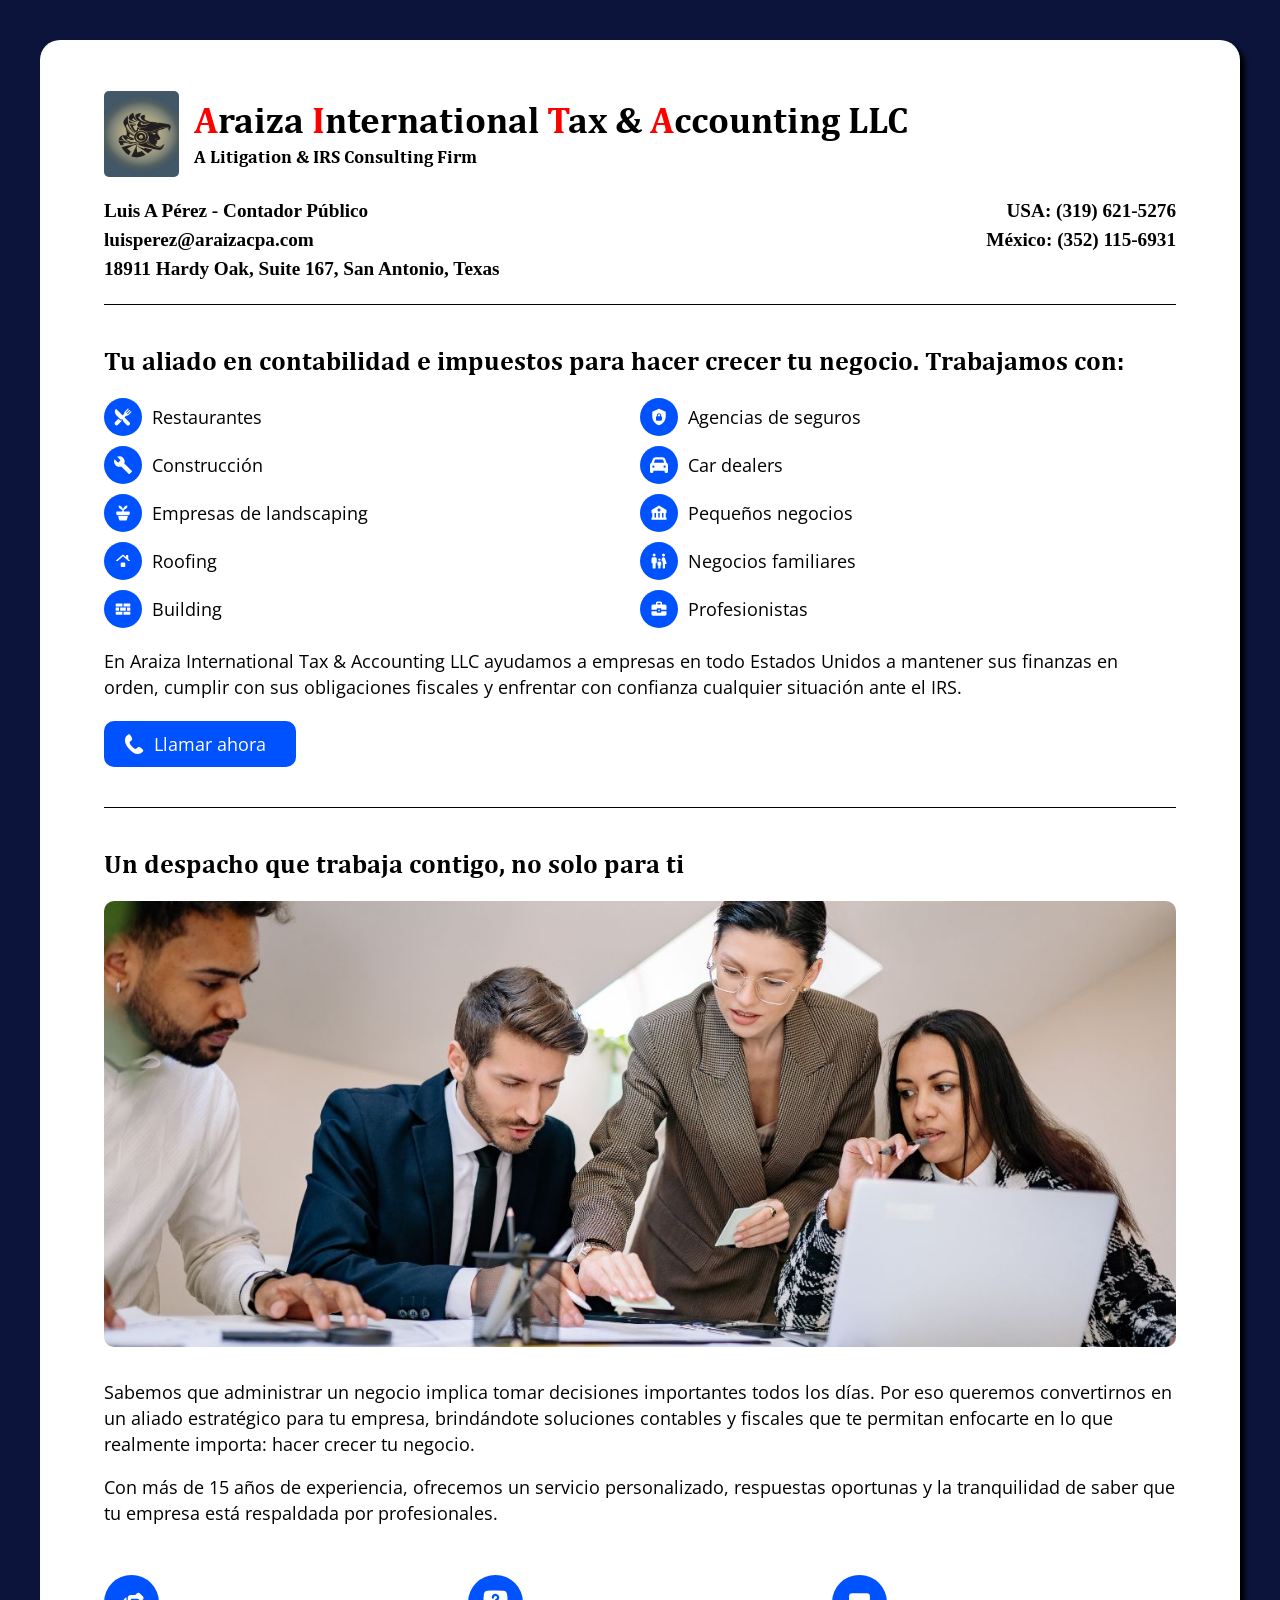
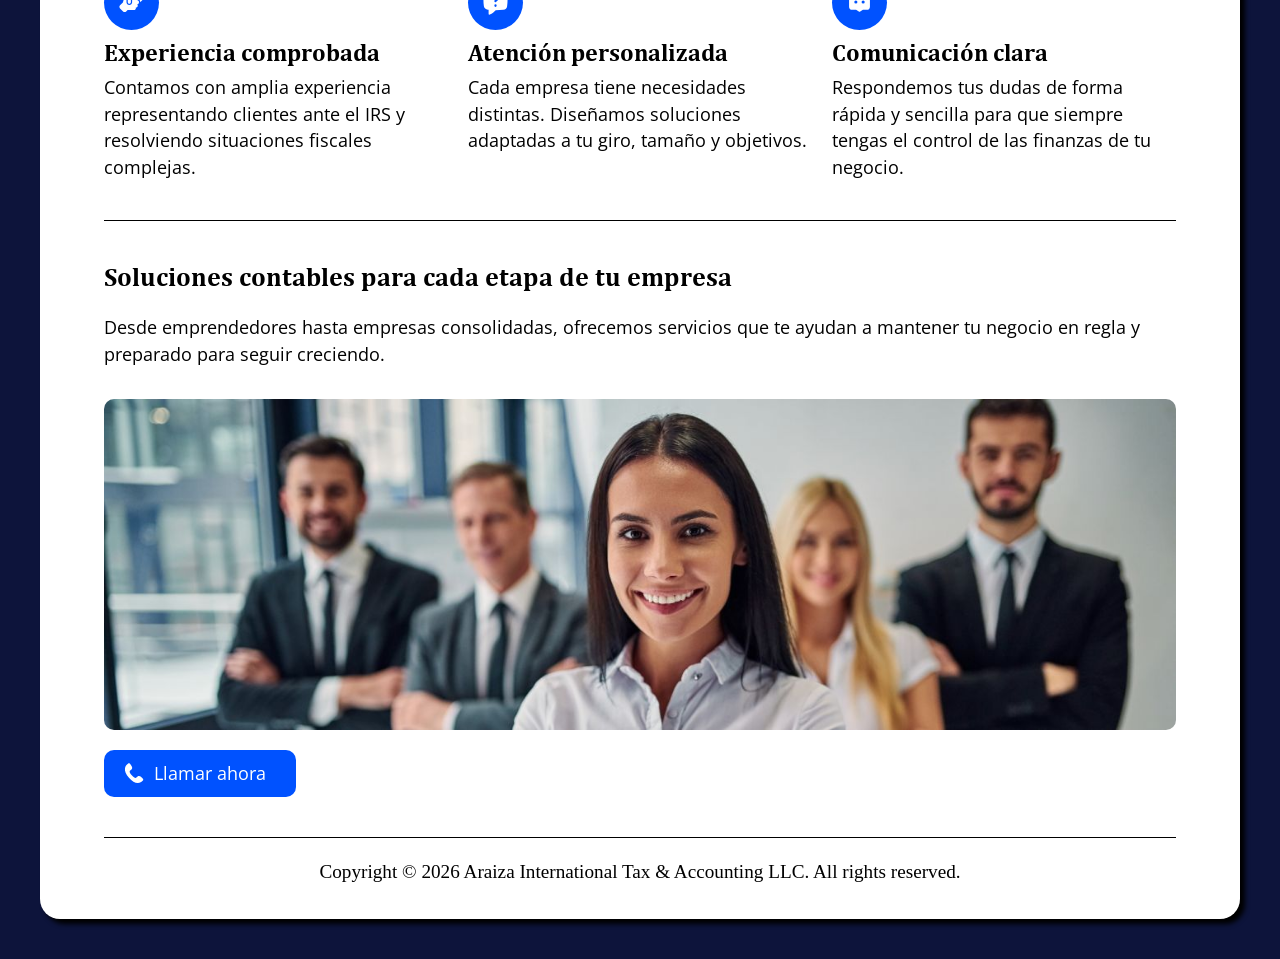
==== commit 1890d0d4: "20260805-003" ====
--- a/index.html
+++ b/index.html
@@ -1,5 +1,5 @@
-<!DOCTYPE html><html lang="es-MX" data-ws-project="92112bb5-3201-4314-a2e9-22ca3a8369ec" data-ws-version="816" data-ws-last-published="2026-08-06T02:31:17.556Z"><head><link rel="stylesheet" type="text/css" href="/assets/static/app_generated_index-6937cd5a.ByU3Fwld.css"><meta charSet="UTF-8"/><meta name="viewport" content="width=device-width,initial-scale=1"/><link rel="icon" href="/assets/favicon_qmU2zDkp6r377s63Oq6nt.png"/><link rel="preload" href="/assets/cambriab_JUdYtFAP6iXV6Gi175xHO.woff" as="font" crossorigin="anonymous"/><link rel="preload" href="/assets/OpenSans_r7aHRD189oJIyFVdjtstg.woff" as="font" crossorigin="anonymous"/><meta property="og:url" content="https://url/"/><meta property="og:title" content="Araiza - Contador Público - San Antonio, TX"/><meta property="og:type" content="website"/><meta property="og:site_name" content="Araiza - Contador Público"/><meta name="description" content="Trabajamos con restaurantes, empresas de construcción, roofing, landscaping, aseguradoras, concesionarios de autos y muchos otros negocios."/><meta property="og:description" content="Trabajamos con restaurantes, empresas de construcción, roofing, landscaping, aseguradoras, concesionarios de autos y muchos otros negocios."/><title>Araiza - Contador Público - San Antonio, TX</title><script type="application/ld+json">{
+<!DOCTYPE html><html lang="es-MX" data-ws-project="92112bb5-3201-4314-a2e9-22ca3a8369ec" data-ws-version="823" data-ws-last-published="2026-08-06T02:42:13.713Z"><head><link rel="stylesheet" type="text/css" href="/assets/static/app_generated_index-6937cd5a.BNvK8mOi.css"><meta charSet="UTF-8"/><meta name="viewport" content="width=device-width,initial-scale=1"/><link rel="icon" href="/assets/favicon_qmU2zDkp6r377s63Oq6nt.png"/><link rel="preload" href="/assets/cambriab_JUdYtFAP6iXV6Gi175xHO.woff" as="font" crossorigin="anonymous"/><link rel="preload" href="/assets/OpenSans_r7aHRD189oJIyFVdjtstg.woff" as="font" crossorigin="anonymous"/><meta property="og:url" content="https://url/"/><meta property="og:title" content="Araiza - Contador Público - San Antonio, TX"/><meta property="og:type" content="website"/><meta property="og:site_name" content="Araiza - Contador Público"/><meta name="description" content="Trabajamos con restaurantes, empresas de construcción, roofing, landscaping, aseguradoras, concesionarios de autos y muchos otros negocios."/><meta property="og:description" content="Trabajamos con restaurantes, empresas de construcción, roofing, landscaping, aseguradoras, concesionarios de autos y muchos otros negocios."/><title>Araiza - Contador Público - San Antonio, TX</title><script type="application/ld+json">{
   "@context": "https://schema.org",
   "@type": "WebSite",
   "name": "Araiza - Contador Público"
-}</script></head><body class="w-element c379cen"><div class="w-element c1550eak cfql6u c379cen cvqf8at c14ksgsc c6tnijp c13ejs4z co8dya8 c1wbantz"><div class="w-element c1tzq1c2 cvqf8at c4vwo0g c1n0fnv4 c1enngfx cwrdy64 c2nyut5 cy8jica czvkes5 c3auupj c1oxvn7w cybepr3 c1dl2u1z c1ftzmbi c6exmi8 cd4x0xb c73ngo5"><div class="w-element cvqf8at c4vwo0g c1ad5hlm c1nood2p cvb8wv5 cnhv1l8"><div class="w-element cvqf8at c10j8lig c1n0fnv4 ci3ociu cy7d098 c1cab8z0 c1f62ct5 cbhss6r ce54tm1 cm22hfp c1i1gtuo cahp020"><div class="w-element c18vsozj c1b99hny c1unsfg"><img alt="" width="436" height="500" src="/assets/logo_-hAgh3j1OjBaPe7jrgcpM.jpg" class="w-image c1wbtsgv c1qrkvn5 c1k7h8bm c111ly0u c2l3nim" sizes="100vw" srcSet="/assets/logo_-hAgh3j1OjBaPe7jrgcpM.jpg 16w, /assets/logo_-hAgh3j1OjBaPe7jrgcpM.jpg 32w, /assets/logo_-hAgh3j1OjBaPe7jrgcpM.jpg 48w, /assets/logo_-hAgh3j1OjBaPe7jrgcpM.jpg 64w, /assets/logo_-hAgh3j1OjBaPe7jrgcpM.jpg 96w, /assets/logo_-hAgh3j1OjBaPe7jrgcpM.jpg 128w, /assets/logo_-hAgh3j1OjBaPe7jrgcpM.jpg 256w, /assets/logo_-hAgh3j1OjBaPe7jrgcpM.jpg 384w, /assets/logo_-hAgh3j1OjBaPe7jrgcpM.jpg 640w, /assets/logo_-hAgh3j1OjBaPe7jrgcpM.jpg 750w, /assets/logo_-hAgh3j1OjBaPe7jrgcpM.jpg 828w, /assets/logo_-hAgh3j1OjBaPe7jrgcpM.jpg 1080w" decoding="async" loading="lazy"/></div><div class="w-element cvqf8at c4vwo0g c10j8lig c14ksgsc"><h1 class="w-element c1voo5ht c1eeki0a cj41pw0 c1sywvp4 copdaf9 cjov9fo c1eizjh5 cfp333d"><span class="w-element c1pdrj30">A</span>raiza <span class="w-element c1pdrj30">I</span>nternational <span class="w-element c1pdrj30">T</span>ax &amp; <span class="w-element c1pdrj30">A</span>ccounting LLC</h1><p class="w-element c1voo5ht c72smz5 c17m56jk copdaf9 c1nbg178 c12i3yv8 c16v5ujy">A Litigation &amp; IRS Consulting Firm</p></div></div><div class="w-element cvqf8at c10j8lig c1n0fnv4 ci3ociu cy7d098 c1cab8z0 c1rgquyu c1b08sx9 colr1lf c1ljgi1j c18l048y c1wajorv c1khih1k coyu5zo c1knadab c15dbivo ce54tm1 cm22hfp csgvv9q"><div class="w-element cvqf8at c4vwo0g c10j8lig"><p class="w-element c9u5ilm c72smz5 c17m56jk copdaf9 c1nbg178 c1t0804z">Luis A Pérez - Contador Público<br/>luisperez@araizacpa.com<br/>18911 Hardy Oak, Suite 167, San Antonio, Texas</p></div><div class="w-element cvqf8at c4vwo0g c10j8lig"><p class="w-element c9u5ilm c72smz5 c17m56jk copdaf9 c1nbg178 c1t0804z cicbzd4 c14updli">USA: (319) 621-5276<br/>México: (352) 115-6931</p></div></div></div><div class="w-element cvqf8at c4vwo0g c1ad5hlm c1nood2p c1rgquyu cvb8wv5 cnhv1l8"><div class="w-element cvqf8at c10j8lig c1n0fnv4 ci3ociu cy7d098 c1cab8z0 ce54tm1 cm22hfp"><div class="w-element cvqf8at c4vwo0g c10j8lig"><h2 class="w-element c1voo5ht c1eeki0a cj41pw0 c1hqf16m">Tu aliado en contabilidad e impuestos para hacer crecer tu negocio. Trabajamos con:</h2></div></div><div class="w-element cvqf8at c10j8lig c1n0fnv4 ci3ociu cy7d098 c1cab8z0 ce54tm1 cm22hfp c1fdqczh c1i1gtuo cahp020"><div class="w-element cvqf8at c4vwo0g c10j8lig c1ib772 cw9is78"><div class="w-element cvqf8at c1ad5hlm cw9is78 c1ib772"><div class="w-element c1q6vnyc cyqiwwo cvqf8at cide7fc c3jiy4f c1g0fk3t co9ufml c1ytupd8 cj8wnkx"><div class="w-html-embed"><svg xmlns="http://www.w3.org/2000/svg" width="100%" height="100%" viewBox="0 0 512 512"><path fill="currentColor" d="M357.57 223.94a79.48 79.48 0 0 0 56.58-23.44l77-76.95c6.09-6.09 6.65-16 .85-22.39a16 16 0 0 0-23.17-.56l-68.63 68.58a12.29 12.29 0 0 1-17.37 0c-4.79-4.78-4.53-12.86.25-17.64l68.33-68.33a16 16 0 0 0-.56-23.16A15.62 15.62 0 0 0 440.27 56a16.71 16.71 0 0 0-11.81 4.9l-68.27 68.26a12.29 12.29 0 0 1-17.37 0c-4.78-4.78-4.53-12.86.25-17.64l68.33-68.31a16 16 0 0 0-.56-23.16A15.62 15.62 0 0 0 400.26 16a16.73 16.73 0 0 0-11.81 4.9L311.5 97.85a79.49 79.49 0 0 0-23.44 56.59v8.23a16 16 0 0 1-4.69 11.33l-35.61 35.62a4 4 0 0 1-5.66 0L68.82 36.33a16 16 0 0 0-22.58-.06C31.09 51.28 23 72.47 23 97.54c-.1 41.4 21.66 89 56.79 124.08l85.45 85.45A64.79 64.79 0 0 0 211 326a64 64 0 0 0 16.21-2.08a16.24 16.24 0 0 1 4.07-.53a15.93 15.93 0 0 1 10.83 4.25l11.39 10.52a16.12 16.12 0 0 1 4.6 11.23v5.54a47.73 47.73 0 0 0 13.77 33.65l90.05 91.57l.09.1a53.29 53.29 0 0 0 75.36-75.37L302.39 269.9a4 4 0 0 1 0-5.66L338 228.63a16 16 0 0 1 11.32-4.69Z"/><path fill="currentColor" d="M211 358a97.32 97.32 0 0 1-68.36-28.25l-13.86-13.86a8 8 0 0 0-11.3 0l-85 84.56c-15.15 15.15-20.56 37.45-13.06 59.29a30.63 30.63 0 0 0 1.49 3.6C31 484 50.58 496 72 496a55.68 55.68 0 0 0 39.64-16.44L225 365.66a4.69 4.69 0 0 0 1.32-3.72v-.26a4.63 4.63 0 0 0-5.15-4.27A97.09 97.09 0 0 1 211 358Z"/></svg></div></div><p class="w-element cm6ia4j c72smz5 c17m56jk copdaf9 c1nbg178 c12i3yv8">Restaurantes</p></div><div class="w-element cvqf8at c1ad5hlm cw9is78 c1ib772"><div class="w-element c1q6vnyc cyqiwwo cvqf8at cide7fc c3jiy4f c1g0fk3t co9ufml c1ytupd8 cj8wnkx"><div class="w-html-embed"><svg xmlns="http://www.w3.org/2000/svg" width="100%" height="100%" viewBox="0 0 472 480"><path fill="currentColor" d="M464 389q6 5 6 14.5t-8 15.5l-49 49q-7 7-15.5 7t-14.5-7L189 274q-37 15-77.5 6.5T41 242q-31-32-39-75.5T14 84l94 92l64-64l-92-92q38-18 82-10.5T238 48q30 30 38.5 70.5T270 195z"/></svg></div></div><p class="w-element cm6ia4j c72smz5 c17m56jk copdaf9 c1nbg178 c12i3yv8">Construcción</p></div><div class="w-element cvqf8at c1ad5hlm cw9is78 c1ib772"><div class="w-element c1q6vnyc cyqiwwo cvqf8at cide7fc c3jiy4f c1g0fk3t co9ufml c1ytupd8 cj8wnkx"><div class="w-html-embed"><svg xmlns="http://www.w3.org/2000/svg" width="100%" height="100%" viewBox="0 0 24 24"><path fill="currentColor" d="M8.55 22q-.7 0-1.225-.425t-.7-1.1L5.5 16h13l-1.125 4.475q-.175.675-.7 1.1T15.45 22h-6.9ZM6.75 2.05q2.225.275 3.738 1.963T12 8q0-2.3 1.513-3.988T17.25 2.05q.3-.05.525.175t.175.525q-.25 1.975-1.625 3.388T13 7.9V10h7q.425 0 .713.288T21 11v2q0 .825-.588 1.413T19 15H5q-.825 0-1.413-.588T3 13v-2q0-.425.288-.713T4 10h7V7.9q-1.95-.35-3.325-1.763T6.05 2.75q-.05-.3.175-.525t.525-.175Z"/></svg></div></div><p class="w-element cm6ia4j c72smz5 c17m56jk copdaf9 c1nbg178 c12i3yv8">Empresas de landscaping</p></div><div class="w-element cvqf8at c1ad5hlm cw9is78 c1ib772"><div class="w-element c1q6vnyc cyqiwwo cvqf8at cide7fc c3jiy4f c1g0fk3t co9ufml c1ytupd8 cj8wnkx"><div class="w-html-embed"><svg xmlns="http://www.w3.org/2000/svg" width="100%" height="100%" viewBox="0 0 24 24"><path fill="currentColor" d="M3.3 12q-.35 0-.475-.325t.15-.55L10.65 4.2q.275-.275.638-.388T12 3.7q.35 0 .713.113t.637.387L16 6.6V5q0-.425.288-.713T17 4h1q.425 0 .713.288T19 5v4.3l2.025 1.825q.275.225.15.55T20.7 12h-.925q-.375 0-.725-.138t-.625-.387L12 5.7l-6.425 5.775q-.275.25-.625.388T4.225 12H3.3ZM9 19v-4q0-.425.288-.713T10 14h4q.425 0 .713.288T15 15v4q0 .425-.288.713T14 20h-4q-.425 0-.713-.288T9 19Z"/></svg></div></div><p class="w-element cm6ia4j c72smz5 c17m56jk copdaf9 c1nbg178 c12i3yv8">Roofing</p></div><div class="w-element cvqf8at c1ad5hlm cw9is78 c1ib772 c1ew1lxu"><div class="w-element c1q6vnyc cyqiwwo cvqf8at cide7fc c3jiy4f c1g0fk3t co9ufml c1ytupd8 cj8wnkx"><div class="w-html-embed"><svg xmlns="http://www.w3.org/2000/svg" width="100%" height="100%" viewBox="0 0 256 256"><path fill="currentColor" d="M136 92h92a4 4 0 0 0 4-4V56a8 8 0 0 0-8-8h-84a4 4 0 0 0-4 4Zm48 60h44a4 4 0 0 0 4-4v-36a4 4 0 0 0-4-4h-44Zm-96-44h80v44H88zm-16 0H28a4 4 0 0 0-4 4v36a4 4 0 0 0 4 4h44Zm64 60v36a4 4 0 0 0 4 4h84a8 8 0 0 0 8-8v-28a4 4 0 0 0-4-4Zm-16-76V52a4 4 0 0 0-4-4H32a8 8 0 0 0-8 8v32a4 4 0 0 0 4 4Zm0 76H28a4 4 0 0 0-4 4v28a8 8 0 0 0 8 8h84a4 4 0 0 0 4-4Z"/></svg></div></div><p class="w-element cm6ia4j c72smz5 c17m56jk copdaf9 c1nbg178 c12i3yv8">Building</p></div></div><div class="w-element cvqf8at c4vwo0g c10j8lig c1ib772 cw9is78"><div class="w-element cvqf8at c1ad5hlm cw9is78 c1ib772"><div class="w-element c1q6vnyc cyqiwwo cvqf8at cide7fc c3jiy4f c1g0fk3t co9ufml c1ytupd8 cj8wnkx"><div class="w-html-embed"><svg xmlns="http://www.w3.org/2000/svg" width="100%" height="100%" viewBox="0 0 24 24"><path fill="currentColor" d="M12 1L3 5v6c0 5.55 3.84 10.74 9 12c5.16-1.26 9-6.45 9-12V5l-9-4m0 6c1.4 0 2.8 1.1 2.8 2.5V11c.6 0 1.2.6 1.2 1.3v3.5c0 .6-.6 1.2-1.3 1.2H9.2c-.6 0-1.2-.6-1.2-1.3v-3.5c0-.6.6-1.2 1.2-1.2V9.5C9.2 8.1 10.6 7 12 7m0 1.2c-.8 0-1.5.5-1.5 1.3V11h3V9.5c0-.8-.7-1.3-1.5-1.3Z"/></svg></div></div><p class="w-element cm6ia4j c72smz5 c17m56jk copdaf9 c1nbg178 c12i3yv8">Agencias de seguros</p></div><div class="w-element cvqf8at c1ad5hlm cw9is78 c1ib772"><div class="w-element c1q6vnyc cyqiwwo cvqf8at cide7fc c3jiy4f c1g0fk3t co9ufml c1ytupd8 cj8wnkx"><div class="w-html-embed"><svg width="100%" height="100%" xmlns="http://www.w3.org/2000/svg" viewBox="0 0 512 512"><path fill="currentColor" d="M135.2 117.4L109.1 192h293.8l-26.1-74.6c-4.5-12.8-16.6-21.4-30.2-21.4H165.4c-13.6 0-25.7 8.6-30.2 21.4m-95.6 79.4L74.8 96.3C88.3 57.8 124.6 32 165.4 32h181.2c40.8 0 77.1 25.8 90.6 64.3l35.2 100.5c23.2 9.6 39.6 32.5 39.6 59.2v192c0 17.7-14.3 32-32 32h-32c-17.7 0-32-14.3-32-32v-32H96v32c0 17.7-14.3 32-32 32H32c-17.7 0-32-14.3-32-32V256c0-26.7 16.4-49.6 39.6-59.2M128 304a32 32 0 1 0-64 0a32 32 0 1 0 64 0m288 32a32 32 0 1 0 0-64a32 32 0 1 0 0 64"/></svg></div></div><p class="w-element cm6ia4j c72smz5 c17m56jk copdaf9 c1nbg178 c12i3yv8">Car dealers</p></div><div class="w-element cvqf8at c1ad5hlm cw9is78 c1ib772"><div class="w-element c1q6vnyc cyqiwwo cvqf8at cide7fc c3jiy4f c1g0fk3t co9ufml c1ytupd8 cj8wnkx"><div class="w-html-embed"><svg xmlns="http://www.w3.org/2000/svg" width="100%" height="100%" viewBox="0 0 24 24"><path fill="currentColor" d="M2 8v4.001h1V18H2v3h16l3 .001V21h1v-3h-1v-5.999h1V8L12 2L2 8zm4 10v-5.999h2V18H6zm5 0v-5.999h2V18h-2zm7 0h-2v-5.999h2V18zM14 8a2 2 0 1 1-4.001-.001A2 2 0 0 1 14 8z"/></svg></div></div><p class="w-element cm6ia4j c72smz5 c17m56jk copdaf9 c1nbg178 c12i3yv8">Pequeños negocios</p></div><div class="w-element cvqf8at c1ad5hlm cw9is78 c1ib772 c1ew1lxu"><div class="w-element c1q6vnyc cyqiwwo cvqf8at cide7fc c3jiy4f c1g0fk3t co9ufml c1ytupd8 cj8wnkx"><div class="w-html-embed"><svg xmlns="http://www.w3.org/2000/svg" width="100%" height="100%" viewBox="0 0 24 24"><path fill="currentColor" d="M18 6q-.825 0-1.413-.588T16 4q0-.825.588-1.413T18 2q.825 0 1.413.588T20 4q0 .825-.588 1.413T18 6Zm-1 16v-8q0-1-.513-1.8t-1.312-1.25l.875-2.575q.2-.625.738-1T18 7q.675 0 1.213.375t.737 1l2.1 6.3q.175.5-.138.913T21.1 16H20v5q0 .425-.288.713T19 22h-2Zm-4.5-10.5q-.625 0-1.063-.438T11 10q0-.625.438-1.063T12.5 8.5q.625 0 1.063.438T14 10q0 .625-.438 1.063T12.5 11.5ZM5.5 6q-.825 0-1.413-.588T3.5 4q0-.825.588-1.413T5.5 2q.825 0 1.413.588T7.5 4q0 .825-.588 1.413T5.5 6Zm-1 16q-.425 0-.713-.288T3.5 21v-6H3q-.425 0-.713-.288T2 14V9q0-.825.588-1.413T4 7h3q.825 0 1.413.588T9 9v5q0 .425-.288.713T8 15h-.5v6q0 .425-.288.713T6.5 22h-2Zm7.5 0q-.425 0-.713-.288T11 21v-3q-.425 0-.713-.288T10 17v-3q0-.625.438-1.063T11.5 12.5h2q.625 0 1.063.438T15 14v3q0 .425-.288.713T14 18v3q0 .425-.288.713T13 22h-1Z"/></svg></div></div><p class="w-element cm6ia4j c72smz5 c17m56jk copdaf9 c1nbg178 c12i3yv8">Negocios familiares</p></div><div class="w-element cvqf8at c1ad5hlm cw9is78 c1ib772"><div class="w-element c1q6vnyc cyqiwwo cvqf8at cide7fc c3jiy4f c1g0fk3t co9ufml c1ytupd8 cj8wnkx"><div class="w-html-embed"><svg xmlns="http://www.w3.org/2000/svg" width="100%" height="100%" viewBox="0 0 24 24"><path fill="currentColor" d="M11 15v-2h2v2h-2Zm-1-9h4V4h-4v2ZM4 21q-.825 0-1.413-.588T2 19v-4h7v1q0 .425.288.713T10 17h4q.425 0 .713-.288T15 16v-1h7v4q0 .825-.588 1.413T20 21H4Zm-2-8V8q0-.825.588-1.413T4 6h4V4q0-.825.588-1.413T10 2h4q.825 0 1.413.588T16 4v2h4q.825 0 1.413.588T22 8v5h-7v-1q0-.425-.288-.713T14 11h-4q-.425 0-.713.288T9 12v1H2Z"/></svg></div></div><p class="w-element cm6ia4j c72smz5 c17m56jk copdaf9 c1nbg178 c12i3yv8">Profesionistas</p></div></div></div><div class="w-element cvqf8at c10j8lig c1n0fnv4 ci3ociu cy7d098 c1cab8z0 c4vwo0g ce54tm1 cm22hfp"><div class="w-element cvqf8at c4vwo0g c10j8lig c16vmwiw c31xb81"><p class="w-element cm6ia4j c72smz5 c17m56jk copdaf9 c1nbg178 c12i3yv8">En Araiza International Tax &amp; Accounting LLC ayudamos a empresas en todo Estados Unidos a mantener sus finanzas en orden, cumplir con sus obligaciones fiscales y enfrentar con confianza cualquier situación ante el IRS.</p></div><div class="w-element cvqf8at c4vwo0g c10j8lig c13ejs4z colr1lf c1ljgi1j c18l048y c1wajorv c1knadab c1khih1k coyu5zo c15dbivo"><a class="w-element c1f61ey2 c1q6vnyc cveojtx c1996fru c196j767 c1bjy2ak c13cerpe c1grz25h c1voo5ht c1t0804z cvqf8at c1ib772 cw9is78 c17zuhfv c1qyrdda c1halkm9 c1jycnt6" href="#"><div class="w-element c1az9nyj"><div class="w-html-embed"><svg xmlns="http://www.w3.org/2000/svg" width="100%" height="100%" viewBox="0 0 26 26"><path fill="currentColor" d="M22.386 18.026c-1.548-1.324-3.119-2.126-4.648-.804l-.913.799c-.668.58-1.91 3.29-6.712-2.234c-4.801-5.517-1.944-6.376-1.275-6.951l.918-.8c1.521-1.325.947-2.993-.15-4.71l-.662-1.04C7.842.573 6.642-.552 5.117.771l-.824.72c-.674.491-2.558 2.087-3.015 5.119c-.55 3.638 1.185 7.804 5.16 12.375c3.97 4.573 7.857 6.87 11.539 6.83c3.06-.033 4.908-1.675 5.486-2.272l.827-.721c1.521-1.322.576-2.668-.973-3.995l-.931-.801z"/></svg></div></div><p class="w-element cm6ia4j c72smz5 c17m56jk copdaf9 c1nbg178 c12i3yv8">Llamar ahora</p></a></div></div></div><div class="w-element cvqf8at c4vwo0g c1ad5hlm c1nood2p cvb8wv5 cnhv1l8"><div class="w-element cvqf8at c10j8lig c1n0fnv4 ci3ociu cy7d098 c1cab8z0 ce54tm1 cm22hfp"><div class="w-element cvqf8at c4vwo0g c10j8lig c16vmwiw"><h2 class="w-element c1voo5ht c1eeki0a cj41pw0 c1hqf16m">Un despacho que trabaja contigo, no solo para ti</h2><img alt="" width="1300" height="540" src="/assets/about-us-img_xNCqanDYaw3yXKEBoxDma.jpg" class="w-image c17zuhfv c1qyrdda c1halkm9 c1jycnt6" sizes="100vw" srcSet="/assets/about-us-img_xNCqanDYaw3yXKEBoxDma.jpg 16w, /assets/about-us-img_xNCqanDYaw3yXKEBoxDma.jpg 32w, /assets/about-us-img_xNCqanDYaw3yXKEBoxDma.jpg 48w, /assets/about-us-img_xNCqanDYaw3yXKEBoxDma.jpg 64w, /assets/about-us-img_xNCqanDYaw3yXKEBoxDma.jpg 96w, /assets/about-us-img_xNCqanDYaw3yXKEBoxDma.jpg 128w, /assets/about-us-img_xNCqanDYaw3yXKEBoxDma.jpg 256w, /assets/about-us-img_xNCqanDYaw3yXKEBoxDma.jpg 384w, /assets/about-us-img_xNCqanDYaw3yXKEBoxDma.jpg 640w, /assets/about-us-img_xNCqanDYaw3yXKEBoxDma.jpg 750w, /assets/about-us-img_xNCqanDYaw3yXKEBoxDma.jpg 828w, /assets/about-us-img_xNCqanDYaw3yXKEBoxDma.jpg 1080w, /assets/about-us-img_xNCqanDYaw3yXKEBoxDma.jpg 1200w, /assets/about-us-img_xNCqanDYaw3yXKEBoxDma.jpg 1920w, /assets/about-us-img_xNCqanDYaw3yXKEBoxDma.jpg 2048w, /assets/about-us-img_xNCqanDYaw3yXKEBoxDma.jpg 3840w" decoding="async" loading="lazy"/><p class="w-element cm6ia4j c72smz5 c17m56jk c1uklu5 c1omgheq c12i3yv8">Sabemos que administrar un negocio implica tomar decisiones importantes todos los días. Por eso queremos convertirnos en un aliado estratégico para tu empresa, brindándote soluciones contables y fiscales que te permitan enfocarte en lo que realmente importa: hacer crecer tu negocio.</p><p class="w-element cm6ia4j c72smz5 c17m56jk copdaf9 c1l0hx9n c12i3yv8">Con más de 15 años de experiencia, ofrecemos un servicio personalizado, respuestas oportunas y la tranquilidad de saber que tu empresa está respaldada por profesionales.</p></div></div><div class="w-element cvqf8at c10j8lig c1n0fnv4 ci3ociu cy7d098 c1cab8z0 cdp0jtp cyy4ept c13ejs4z colr1lf c1ljgi1j c18l048y c1wajorv c1knadab c1khih1k coyu5zo c15dbivo ce54tm1 cm22hfp csgvv9q"><div class="w-element cvqf8at c4vwo0g c10j8lig"><div class="w-element c1q6vnyc cyqiwwo cvqf8at chhkcid c3jiy4f c1g0fk3t co9ufml c1ytupd8 c1gw4x5z c1ad5hlm c14ksgsc ceelsw2"><div class="w-html-embed"><svg width="100%" height="100%" xmlns="http://www.w3.org/2000/svg" viewBox="0 0 640 512"><path fill="currentColor" d="M544 248v3.3l69.7-69.7c21.9-21.9 21.9-57.3 0-79.2l-78.1-78c-21.9-21.9-57.3-21.9-79.2 0l-40.1 40.1c-2.7-.3-5.5-.5-8.3-.5H296c-37.1 0-67.6 28-71.6 64h-.4v120c0 22.1 17.9 40 40 40s40-17.9 40-40v-88h160c44.2 0 80 35.8 80 80zm-208-56v56c0 39.8-32.2 72-72 72s-72-32.2-72-72V129.4c-35.9 6.2-65.8 32.3-76 68.2l-16.5 57.6l-73.2 73.2c-21.9 21.9-21.9 57.3 0 79.2l78.1 78.1c21.9 21.9 57.3 21.9 79.2 0l37.7-37.7c.9 0 1.8.1 2.7.1h160c26.5 0 48-21.5 48-48c0-5.6-1-11-2.7-16h2.7c26.5 0 48-21.5 48-48c0-12.8-5-24.4-13.2-33c25.7-5 45.1-27.6 45.2-54.8v-.4c-.1-30.8-25.1-55.8-56-55.8H336z"/></svg></div></div><h3 class="w-element c1voo5ht c1eeki0a cj41pw0 c34llhu cy0i9do c1oerp2g">Experiencia comprobada</h3><p class="w-element cm6ia4j c72smz5 c17m56jk copdaf9 c1nbg178 c12i3yv8">Contamos con amplia experiencia representando clientes ante el IRS y resolviendo situaciones fiscales complejas.</p></div><div class="w-element cvqf8at c4vwo0g c10j8lig"><div class="w-element c1q6vnyc cyqiwwo cvqf8at chhkcid c3jiy4f c1g0fk3t co9ufml c1ytupd8 c1gw4x5z c1ad5hlm c14ksgsc ceelsw2"><div class="w-html-embed"><svg width="100%" height="100%" xmlns="http://www.w3.org/2000/svg" viewBox="0 0 14 14"><path fill="currentColor" fill-rule="evenodd" d="M7 .25c-1.523 0-3.013.08-4.44.23A2.326 2.326 0 0 0 .485 2.452a23.4 23.4 0 0 0-.01 6.54c.159 1.141 1.116 1.952 2.217 2.055l.218.02l.225.02v2.164a.5.5 0 0 0 .704.456c1.405-.63 2.255-1.242 3.28-2.39a43 43 0 0 0 4.256-.234a2.386 2.386 0 0 0 2.131-2.033a23 23 0 0 0 .244-3.266c0-1.13-.087-2.238-.239-3.301a2.354 2.354 0 0 0-2.101-2A43 43 0 0 0 7 .25m.171 3.167a.888.888 0 0 0-1.044.857a.625.625 0 0 1-1.25 0c0-1.325 1.239-2.341 2.538-2.083c.83.165 1.503.84 1.668 1.668c.083.417.035.813-.146 1.169c-.175.344-.452.607-.757.81c-.276.185-.425.294-.512.384a.4.4 0 0 0-.042.052a.625.625 0 0 1-1.25-.003c0-.39.171-.686.391-.915c.197-.204.464-.386.719-.557c.188-.126.288-.241.337-.338a.52.52 0 0 0 .034-.358a.9.9 0 0 0-.686-.686m.454 5.143a.625.625 0 1 0-1.25 0v.275a.625.625 0 1 0 1.25 0z" clip-rule="evenodd"/></svg></div></div><h3 class="w-element c1voo5ht c1eeki0a cj41pw0 c34llhu cy0i9do c1oerp2g">Atención personalizada</h3><p class="w-element cm6ia4j c72smz5 c17m56jk copdaf9 c1nbg178 c12i3yv8">Cada empresa tiene necesidades distintas. Diseñamos soluciones adaptadas a tu giro, tamaño y objetivos.</p></div><div class="w-element cvqf8at c4vwo0g c10j8lig"><div class="w-element c1q6vnyc cyqiwwo cvqf8at chhkcid c3jiy4f c1g0fk3t co9ufml c1ytupd8 c1gw4x5z c1ad5hlm c14ksgsc ceelsw2"><div class="w-html-embed"><svg xmlns="http://www.w3.org/2000/svg" width="100%" height="100%" viewBox="0 0 24 24" fill="currentColor"><g fill="none"><path d="M24 0v24H0V0h24ZM12.593 23.258l-.011.002l-.071.035l-.02.004l-.014-.004l-.071-.035c-.01-.004-.019-.001-.024.005l-.004.01l-.017.428l.005.02l.01.013l.104.074l.015.004l.012-.004l.104-.074l.012-.016l.004-.017l-.017-.427c-.002-.01-.009-.017-.017-.018Zm.265-.113l-.013.002l-.185.093l-.01.01l-.003.011l.018.43l.005.012l.008.007l.201.093c.012.004.023 0 .029-.008l.004-.014l-.034-.614c-.003-.012-.01-.02-.02-.022Zm-.715.002a.023.023 0 0 0-.027.006l-.006.014l-.034.614c0 .012.007.02.017.024l.015-.002l.201-.093l.01-.008l.004-.011l.017-.43l-.003-.012l-.01-.01l-.184-.092Z"/><path fill="currentColor" d="M19 3a3 3 0 0 1 3 3v10a3 3 0 0 1-3 3h-3.697l-2.61 1.74c-.42.28-.966.28-1.386 0L8.697 19H5a3 3 0 0 1-3-3V6a3 3 0 0 1 3-3h14ZM8.5 10a1.5 1.5 0 1 0 0 3a1.5 1.5 0 0 0 0-3Zm7 0a1.5 1.5 0 1 0 0 3a1.5 1.5 0 0 0 0-3Z"/></g></svg></div></div><h3 class="w-element c1voo5ht c1eeki0a cj41pw0 c34llhu cy0i9do c1oerp2g">Comunicación clara</h3><p class="w-element cm6ia4j c72smz5 c17m56jk copdaf9 c1nbg178 c12i3yv8">Respondemos tus dudas de forma rápida y sencilla para que siempre tengas el control de las finanzas de tu negocio.</p></div></div></div><div class="w-element cvqf8at c4vwo0g c1ad5hlm c1nood2p cvb8wv5 cnhv1l8"><div class="w-element cvqf8at c10j8lig c1n0fnv4 ci3ociu cy7d098 c1cab8z0 c4vwo0g ce54tm1 cm22hfp"><div class="w-element cvqf8at c4vwo0g c10j8lig c16vmwiw c1b08sx9"><h2 class="w-element c1voo5ht c1eeki0a cj41pw0 c1hqf16m">Soluciones contables para cada etapa de tu empresa</h2><p class="w-element cm6ia4j c72smz5 c17m56jk c12syd94 c1rlshwk c12i3yv8">Desde emprendedores hasta empresas consolidadas, ofrecemos servicios que te ayudan a mantener tu negocio en regla y preparado para seguir creciendo.</p><img alt="" width="1300" height="402" src="/assets/why-choose-us-img_MPiWJ8pTs_wOjaDep66Cz.jpg" class="w-image c17zuhfv c1qyrdda c1halkm9 c1jycnt6" sizes="100vw" srcSet="/assets/why-choose-us-img_MPiWJ8pTs_wOjaDep66Cz.jpg 16w, /assets/why-choose-us-img_MPiWJ8pTs_wOjaDep66Cz.jpg 32w, /assets/why-choose-us-img_MPiWJ8pTs_wOjaDep66Cz.jpg 48w, /assets/why-choose-us-img_MPiWJ8pTs_wOjaDep66Cz.jpg 64w, /assets/why-choose-us-img_MPiWJ8pTs_wOjaDep66Cz.jpg 96w, /assets/why-choose-us-img_MPiWJ8pTs_wOjaDep66Cz.jpg 128w, /assets/why-choose-us-img_MPiWJ8pTs_wOjaDep66Cz.jpg 256w, /assets/why-choose-us-img_MPiWJ8pTs_wOjaDep66Cz.jpg 384w, /assets/why-choose-us-img_MPiWJ8pTs_wOjaDep66Cz.jpg 640w, /assets/why-choose-us-img_MPiWJ8pTs_wOjaDep66Cz.jpg 750w, /assets/why-choose-us-img_MPiWJ8pTs_wOjaDep66Cz.jpg 828w, /assets/why-choose-us-img_MPiWJ8pTs_wOjaDep66Cz.jpg 1080w, /assets/why-choose-us-img_MPiWJ8pTs_wOjaDep66Cz.jpg 1200w, /assets/why-choose-us-img_MPiWJ8pTs_wOjaDep66Cz.jpg 1920w, /assets/why-choose-us-img_MPiWJ8pTs_wOjaDep66Cz.jpg 2048w, /assets/why-choose-us-img_MPiWJ8pTs_wOjaDep66Cz.jpg 3840w" decoding="async" loading="lazy"/></div><div class="w-element cvqf8at c4vwo0g c10j8lig c13ejs4z colr1lf c1ljgi1j c18l048y c1wajorv c1knadab c1khih1k coyu5zo c15dbivo"><a class="w-element c1f61ey2 c1q6vnyc cveojtx c1996fru c196j767 c1bjy2ak c13cerpe c1grz25h c1voo5ht c1t0804z cvqf8at c1ib772 cw9is78 c17zuhfv c1qyrdda c1halkm9 c1jycnt6" href="#"><div class="w-element c1az9nyj"><div class="w-html-embed"><svg xmlns="http://www.w3.org/2000/svg" width="100%" height="100%" viewBox="0 0 26 26"><path fill="currentColor" d="M22.386 18.026c-1.548-1.324-3.119-2.126-4.648-.804l-.913.799c-.668.58-1.91 3.29-6.712-2.234c-4.801-5.517-1.944-6.376-1.275-6.951l.918-.8c1.521-1.325.947-2.993-.15-4.71l-.662-1.04C7.842.573 6.642-.552 5.117.771l-.824.72c-.674.491-2.558 2.087-3.015 5.119c-.55 3.638 1.185 7.804 5.16 12.375c3.97 4.573 7.857 6.87 11.539 6.83c3.06-.033 4.908-1.675 5.486-2.272l.827-.721c1.521-1.322.576-2.668-.973-3.995l-.931-.801z"/></svg></div></div><p class="w-element cm6ia4j c72smz5 c17m56jk copdaf9 c1nbg178 c12i3yv8">Llamar ahora</p></a></div></div></div><div class="w-element cvqf8at c4vwo0g c1ad5hlm c1nood2p cvb8wv5 cnhv1l8"><div class="w-element cvqf8at c10j8lig c1n0fnv4 ci3ociu cy7d098 c1cab8z0 ce54tm1 cm22hfp"><div class="w-element cvqf8at c4vwo0g c10j8lig c1rgquyu"><p class="w-element c9u5ilm c72smz5 c17m56jk copdaf9 c1nbg178 c12i3yv8 cortuww">Copyright © 2026 Araiza International Tax &amp; Accounting LLC. All rights reserved.</p></div></div></div></div></div><script id="vike_pageContext" type="application/json">{"_urlRewrite":null,"pageId":"/pages/index","routeParams":{},"data":{"url":"https://url/","system":{"params":{},"search":{},"origin":"https://url","pathname":"/"},"resources":{},"pageMeta":{"title":"Araiza - Contador Público - San Antonio, TX","description":"Trabajamos con restaurantes, empresas de construcción, roofing, landscaping, aseguradoras, concesionarios de autos y muchos otros negocios.","excludePageFromSearch":"!undefined","language":"es-MX","socialImageAssetName":"!undefined","socialImageUrl":"!undefined","status":"!undefined","redirect":"!undefined","content":"!undefined","custom":[]}}}</script><script id="vike_globalContext" type="application/json">{}</script><script src="/assets/entries/entry-server-routing.CyoK0Z-X.js" type="module" async></script><link rel="modulepreload" href="/assets/entries/pages_index.CLOHaEOw.js" as="script" type="text/javascript"></body></html>+}</script></head><body class="w-element c379cen"><div class="w-element c1550eak cfql6u c379cen cvqf8at c14ksgsc c6tnijp c13ejs4z co8dya8 c1wbantz"><div class="w-element c1tzq1c2 cvqf8at c4vwo0g c1n0fnv4 c1enngfx cwrdy64 c2nyut5 cy8jica czvkes5 c3auupj c1oxvn7w cybepr3 c1dl2u1z c1ftzmbi c6exmi8 cd4x0xb c73ngo5"><div class="w-element cvqf8at c4vwo0g c1ad5hlm c1nood2p cvb8wv5 cnhv1l8"><div class="w-element cvqf8at c10j8lig c1n0fnv4 ci3ociu cy7d098 c1cab8z0 c1f62ct5 cbhss6r ce54tm1 cm22hfp c1i1gtuo cahp020"><div class="w-element c18vsozj c1b99hny c1unsfg"><img alt="" width="436" height="500" src="/assets/logo_-hAgh3j1OjBaPe7jrgcpM.jpg" class="w-image c1wbtsgv c1qrkvn5 c1k7h8bm c111ly0u c2l3nim" sizes="100vw" srcSet="/assets/logo_-hAgh3j1OjBaPe7jrgcpM.jpg 16w, /assets/logo_-hAgh3j1OjBaPe7jrgcpM.jpg 32w, /assets/logo_-hAgh3j1OjBaPe7jrgcpM.jpg 48w, /assets/logo_-hAgh3j1OjBaPe7jrgcpM.jpg 64w, /assets/logo_-hAgh3j1OjBaPe7jrgcpM.jpg 96w, /assets/logo_-hAgh3j1OjBaPe7jrgcpM.jpg 128w, /assets/logo_-hAgh3j1OjBaPe7jrgcpM.jpg 256w, /assets/logo_-hAgh3j1OjBaPe7jrgcpM.jpg 384w, /assets/logo_-hAgh3j1OjBaPe7jrgcpM.jpg 640w, /assets/logo_-hAgh3j1OjBaPe7jrgcpM.jpg 750w, /assets/logo_-hAgh3j1OjBaPe7jrgcpM.jpg 828w, /assets/logo_-hAgh3j1OjBaPe7jrgcpM.jpg 1080w" decoding="async" loading="lazy"/></div><div class="w-element cvqf8at c4vwo0g c10j8lig c14ksgsc"><h1 class="w-element c1voo5ht c1eeki0a cj41pw0 c1sywvp4 copdaf9 cjov9fo c1eizjh5 cfp333d"><span class="w-element c1pdrj30">A</span>raiza <span class="w-element c1pdrj30">I</span>nternational <span class="w-element c1pdrj30">T</span>ax &amp; <span class="w-element c1pdrj30">A</span>ccounting LLC</h1><p class="w-element c1voo5ht c1c9r9wa c17m56jk copdaf9 c1nbg178 c12i3yv8 c16v5ujy">A Litigation &amp; IRS Consulting Firm</p></div></div><div class="w-element cvqf8at c10j8lig c1n0fnv4 ci3ociu cy7d098 c1cab8z0 c1rgquyu c1b08sx9 colr1lf c1ljgi1j c18l048y c1wajorv c1khih1k coyu5zo c1knadab c15dbivo ce54tm1 cm22hfp csgvv9q"><div class="w-element cvqf8at c4vwo0g c10j8lig"><p class="w-element c9u5ilm c72smz5 c17m56jk copdaf9 c1nbg178 c1t0804z c1ds8ivk">Luis A Pérez - Contador Público<br/>luisperez@araizacpa.com<br/>18911 Hardy Oak, Suite 167, San Antonio, Texas</p></div><div class="w-element cvqf8at c4vwo0g c10j8lig"><p class="w-element c9u5ilm c72smz5 c17m56jk copdaf9 c1nbg178 c1t0804z cicbzd4 c1ds8ivk c14updli">USA: (319) 621-5276<br/>México: (352) 115-6931</p></div></div></div><div class="w-element cvqf8at c4vwo0g c1ad5hlm c1nood2p c1rgquyu cvb8wv5 cnhv1l8"><div class="w-element cvqf8at c10j8lig c1n0fnv4 ci3ociu cy7d098 c1cab8z0 ce54tm1 cm22hfp"><div class="w-element cvqf8at c4vwo0g c10j8lig"><h2 class="w-element c1voo5ht c1eeki0a cj41pw0 c1hqf16m">Tu aliado en contabilidad e impuestos para hacer crecer tu negocio. Trabajamos con:</h2></div></div><div class="w-element cvqf8at c10j8lig c1n0fnv4 ci3ociu cy7d098 c1cab8z0 ce54tm1 cm22hfp c1fdqczh c1i1gtuo cahp020"><div class="w-element cvqf8at c4vwo0g c10j8lig c1ib772 cw9is78"><div class="w-element cvqf8at c1ad5hlm cw9is78 c1ib772"><div class="w-element c1q6vnyc cyqiwwo cvqf8at cide7fc c3jiy4f c1g0fk3t co9ufml c1ytupd8 cj8wnkx"><div class="w-html-embed"><svg xmlns="http://www.w3.org/2000/svg" width="100%" height="100%" viewBox="0 0 512 512"><path fill="currentColor" d="M357.57 223.94a79.48 79.48 0 0 0 56.58-23.44l77-76.95c6.09-6.09 6.65-16 .85-22.39a16 16 0 0 0-23.17-.56l-68.63 68.58a12.29 12.29 0 0 1-17.37 0c-4.79-4.78-4.53-12.86.25-17.64l68.33-68.33a16 16 0 0 0-.56-23.16A15.62 15.62 0 0 0 440.27 56a16.71 16.71 0 0 0-11.81 4.9l-68.27 68.26a12.29 12.29 0 0 1-17.37 0c-4.78-4.78-4.53-12.86.25-17.64l68.33-68.31a16 16 0 0 0-.56-23.16A15.62 15.62 0 0 0 400.26 16a16.73 16.73 0 0 0-11.81 4.9L311.5 97.85a79.49 79.49 0 0 0-23.44 56.59v8.23a16 16 0 0 1-4.69 11.33l-35.61 35.62a4 4 0 0 1-5.66 0L68.82 36.33a16 16 0 0 0-22.58-.06C31.09 51.28 23 72.47 23 97.54c-.1 41.4 21.66 89 56.79 124.08l85.45 85.45A64.79 64.79 0 0 0 211 326a64 64 0 0 0 16.21-2.08a16.24 16.24 0 0 1 4.07-.53a15.93 15.93 0 0 1 10.83 4.25l11.39 10.52a16.12 16.12 0 0 1 4.6 11.23v5.54a47.73 47.73 0 0 0 13.77 33.65l90.05 91.57l.09.1a53.29 53.29 0 0 0 75.36-75.37L302.39 269.9a4 4 0 0 1 0-5.66L338 228.63a16 16 0 0 1 11.32-4.69Z"/><path fill="currentColor" d="M211 358a97.32 97.32 0 0 1-68.36-28.25l-13.86-13.86a8 8 0 0 0-11.3 0l-85 84.56c-15.15 15.15-20.56 37.45-13.06 59.29a30.63 30.63 0 0 0 1.49 3.6C31 484 50.58 496 72 496a55.68 55.68 0 0 0 39.64-16.44L225 365.66a4.69 4.69 0 0 0 1.32-3.72v-.26a4.63 4.63 0 0 0-5.15-4.27A97.09 97.09 0 0 1 211 358Z"/></svg></div></div><p class="w-element cm6ia4j c1c9r9wa c17m56jk copdaf9 c1nbg178 c12i3yv8 c16v5ujy">Restaurantes</p></div><div class="w-element cvqf8at c1ad5hlm cw9is78 c1ib772"><div class="w-element c1q6vnyc cyqiwwo cvqf8at cide7fc c3jiy4f c1g0fk3t co9ufml c1ytupd8 cj8wnkx"><div class="w-html-embed"><svg xmlns="http://www.w3.org/2000/svg" width="100%" height="100%" viewBox="0 0 472 480"><path fill="currentColor" d="M464 389q6 5 6 14.5t-8 15.5l-49 49q-7 7-15.5 7t-14.5-7L189 274q-37 15-77.5 6.5T41 242q-31-32-39-75.5T14 84l94 92l64-64l-92-92q38-18 82-10.5T238 48q30 30 38.5 70.5T270 195z"/></svg></div></div><p class="w-element cm6ia4j c1c9r9wa c17m56jk copdaf9 c1nbg178 c12i3yv8 c16v5ujy">Construcción</p></div><div class="w-element cvqf8at c1ad5hlm cw9is78 c1ib772"><div class="w-element c1q6vnyc cyqiwwo cvqf8at cide7fc c3jiy4f c1g0fk3t co9ufml c1ytupd8 cj8wnkx"><div class="w-html-embed"><svg xmlns="http://www.w3.org/2000/svg" width="100%" height="100%" viewBox="0 0 24 24"><path fill="currentColor" d="M8.55 22q-.7 0-1.225-.425t-.7-1.1L5.5 16h13l-1.125 4.475q-.175.675-.7 1.1T15.45 22h-6.9ZM6.75 2.05q2.225.275 3.738 1.963T12 8q0-2.3 1.513-3.988T17.25 2.05q.3-.05.525.175t.175.525q-.25 1.975-1.625 3.388T13 7.9V10h7q.425 0 .713.288T21 11v2q0 .825-.588 1.413T19 15H5q-.825 0-1.413-.588T3 13v-2q0-.425.288-.713T4 10h7V7.9q-1.95-.35-3.325-1.763T6.05 2.75q-.05-.3.175-.525t.525-.175Z"/></svg></div></div><p class="w-element cm6ia4j c1c9r9wa c17m56jk copdaf9 c1nbg178 c12i3yv8 c16v5ujy">Empresas de landscaping</p></div><div class="w-element cvqf8at c1ad5hlm cw9is78 c1ib772"><div class="w-element c1q6vnyc cyqiwwo cvqf8at cide7fc c3jiy4f c1g0fk3t co9ufml c1ytupd8 cj8wnkx"><div class="w-html-embed"><svg xmlns="http://www.w3.org/2000/svg" width="100%" height="100%" viewBox="0 0 24 24"><path fill="currentColor" d="M3.3 12q-.35 0-.475-.325t.15-.55L10.65 4.2q.275-.275.638-.388T12 3.7q.35 0 .713.113t.637.387L16 6.6V5q0-.425.288-.713T17 4h1q.425 0 .713.288T19 5v4.3l2.025 1.825q.275.225.15.55T20.7 12h-.925q-.375 0-.725-.138t-.625-.387L12 5.7l-6.425 5.775q-.275.25-.625.388T4.225 12H3.3ZM9 19v-4q0-.425.288-.713T10 14h4q.425 0 .713.288T15 15v4q0 .425-.288.713T14 20h-4q-.425 0-.713-.288T9 19Z"/></svg></div></div><p class="w-element cm6ia4j c1c9r9wa c17m56jk copdaf9 c1nbg178 c12i3yv8 c16v5ujy">Roofing</p></div><div class="w-element cvqf8at c1ad5hlm cw9is78 c1ib772 c1ew1lxu"><div class="w-element c1q6vnyc cyqiwwo cvqf8at cide7fc c3jiy4f c1g0fk3t co9ufml c1ytupd8 cj8wnkx"><div class="w-html-embed"><svg xmlns="http://www.w3.org/2000/svg" width="100%" height="100%" viewBox="0 0 256 256"><path fill="currentColor" d="M136 92h92a4 4 0 0 0 4-4V56a8 8 0 0 0-8-8h-84a4 4 0 0 0-4 4Zm48 60h44a4 4 0 0 0 4-4v-36a4 4 0 0 0-4-4h-44Zm-96-44h80v44H88zm-16 0H28a4 4 0 0 0-4 4v36a4 4 0 0 0 4 4h44Zm64 60v36a4 4 0 0 0 4 4h84a8 8 0 0 0 8-8v-28a4 4 0 0 0-4-4Zm-16-76V52a4 4 0 0 0-4-4H32a8 8 0 0 0-8 8v32a4 4 0 0 0 4 4Zm0 76H28a4 4 0 0 0-4 4v28a8 8 0 0 0 8 8h84a4 4 0 0 0 4-4Z"/></svg></div></div><p class="w-element cm6ia4j c1c9r9wa c17m56jk copdaf9 c1nbg178 c12i3yv8 c16v5ujy">Building</p></div></div><div class="w-element cvqf8at c4vwo0g c10j8lig c1ib772 cw9is78"><div class="w-element cvqf8at c1ad5hlm cw9is78 c1ib772"><div class="w-element c1q6vnyc cyqiwwo cvqf8at cide7fc c3jiy4f c1g0fk3t co9ufml c1ytupd8 cj8wnkx"><div class="w-html-embed"><svg xmlns="http://www.w3.org/2000/svg" width="100%" height="100%" viewBox="0 0 24 24"><path fill="currentColor" d="M12 1L3 5v6c0 5.55 3.84 10.74 9 12c5.16-1.26 9-6.45 9-12V5l-9-4m0 6c1.4 0 2.8 1.1 2.8 2.5V11c.6 0 1.2.6 1.2 1.3v3.5c0 .6-.6 1.2-1.3 1.2H9.2c-.6 0-1.2-.6-1.2-1.3v-3.5c0-.6.6-1.2 1.2-1.2V9.5C9.2 8.1 10.6 7 12 7m0 1.2c-.8 0-1.5.5-1.5 1.3V11h3V9.5c0-.8-.7-1.3-1.5-1.3Z"/></svg></div></div><p class="w-element cm6ia4j c1c9r9wa c17m56jk copdaf9 c1nbg178 c12i3yv8 c16v5ujy">Agencias de seguros</p></div><div class="w-element cvqf8at c1ad5hlm cw9is78 c1ib772"><div class="w-element c1q6vnyc cyqiwwo cvqf8at cide7fc c3jiy4f c1g0fk3t co9ufml c1ytupd8 cj8wnkx"><div class="w-html-embed"><svg width="100%" height="100%" xmlns="http://www.w3.org/2000/svg" viewBox="0 0 512 512"><path fill="currentColor" d="M135.2 117.4L109.1 192h293.8l-26.1-74.6c-4.5-12.8-16.6-21.4-30.2-21.4H165.4c-13.6 0-25.7 8.6-30.2 21.4m-95.6 79.4L74.8 96.3C88.3 57.8 124.6 32 165.4 32h181.2c40.8 0 77.1 25.8 90.6 64.3l35.2 100.5c23.2 9.6 39.6 32.5 39.6 59.2v192c0 17.7-14.3 32-32 32h-32c-17.7 0-32-14.3-32-32v-32H96v32c0 17.7-14.3 32-32 32H32c-17.7 0-32-14.3-32-32V256c0-26.7 16.4-49.6 39.6-59.2M128 304a32 32 0 1 0-64 0a32 32 0 1 0 64 0m288 32a32 32 0 1 0 0-64a32 32 0 1 0 0 64"/></svg></div></div><p class="w-element cm6ia4j c1c9r9wa c17m56jk copdaf9 c1nbg178 c12i3yv8 c16v5ujy">Car dealers</p></div><div class="w-element cvqf8at c1ad5hlm cw9is78 c1ib772"><div class="w-element c1q6vnyc cyqiwwo cvqf8at cide7fc c3jiy4f c1g0fk3t co9ufml c1ytupd8 cj8wnkx"><div class="w-html-embed"><svg xmlns="http://www.w3.org/2000/svg" width="100%" height="100%" viewBox="0 0 24 24"><path fill="currentColor" d="M2 8v4.001h1V18H2v3h16l3 .001V21h1v-3h-1v-5.999h1V8L12 2L2 8zm4 10v-5.999h2V18H6zm5 0v-5.999h2V18h-2zm7 0h-2v-5.999h2V18zM14 8a2 2 0 1 1-4.001-.001A2 2 0 0 1 14 8z"/></svg></div></div><p class="w-element cm6ia4j c1c9r9wa c17m56jk copdaf9 c1nbg178 c12i3yv8 c16v5ujy">Pequeños negocios</p></div><div class="w-element cvqf8at c1ad5hlm cw9is78 c1ib772 c1ew1lxu"><div class="w-element c1q6vnyc cyqiwwo cvqf8at cide7fc c3jiy4f c1g0fk3t co9ufml c1ytupd8 cj8wnkx"><div class="w-html-embed"><svg xmlns="http://www.w3.org/2000/svg" width="100%" height="100%" viewBox="0 0 24 24"><path fill="currentColor" d="M18 6q-.825 0-1.413-.588T16 4q0-.825.588-1.413T18 2q.825 0 1.413.588T20 4q0 .825-.588 1.413T18 6Zm-1 16v-8q0-1-.513-1.8t-1.312-1.25l.875-2.575q.2-.625.738-1T18 7q.675 0 1.213.375t.737 1l2.1 6.3q.175.5-.138.913T21.1 16H20v5q0 .425-.288.713T19 22h-2Zm-4.5-10.5q-.625 0-1.063-.438T11 10q0-.625.438-1.063T12.5 8.5q.625 0 1.063.438T14 10q0 .625-.438 1.063T12.5 11.5ZM5.5 6q-.825 0-1.413-.588T3.5 4q0-.825.588-1.413T5.5 2q.825 0 1.413.588T7.5 4q0 .825-.588 1.413T5.5 6Zm-1 16q-.425 0-.713-.288T3.5 21v-6H3q-.425 0-.713-.288T2 14V9q0-.825.588-1.413T4 7h3q.825 0 1.413.588T9 9v5q0 .425-.288.713T8 15h-.5v6q0 .425-.288.713T6.5 22h-2Zm7.5 0q-.425 0-.713-.288T11 21v-3q-.425 0-.713-.288T10 17v-3q0-.625.438-1.063T11.5 12.5h2q.625 0 1.063.438T15 14v3q0 .425-.288.713T14 18v3q0 .425-.288.713T13 22h-1Z"/></svg></div></div><p class="w-element cm6ia4j c1c9r9wa c17m56jk copdaf9 c1nbg178 c12i3yv8 c16v5ujy">Negocios familiares</p></div><div class="w-element cvqf8at c1ad5hlm cw9is78 c1ib772"><div class="w-element c1q6vnyc cyqiwwo cvqf8at cide7fc c3jiy4f c1g0fk3t co9ufml c1ytupd8 cj8wnkx"><div class="w-html-embed"><svg xmlns="http://www.w3.org/2000/svg" width="100%" height="100%" viewBox="0 0 24 24"><path fill="currentColor" d="M11 15v-2h2v2h-2Zm-1-9h4V4h-4v2ZM4 21q-.825 0-1.413-.588T2 19v-4h7v1q0 .425.288.713T10 17h4q.425 0 .713-.288T15 16v-1h7v4q0 .825-.588 1.413T20 21H4Zm-2-8V8q0-.825.588-1.413T4 6h4V4q0-.825.588-1.413T10 2h4q.825 0 1.413.588T16 4v2h4q.825 0 1.413.588T22 8v5h-7v-1q0-.425-.288-.713T14 11h-4q-.425 0-.713.288T9 12v1H2Z"/></svg></div></div><p class="w-element cm6ia4j c1c9r9wa c17m56jk copdaf9 c1nbg178 c12i3yv8 c16v5ujy">Profesionistas</p></div></div></div><div class="w-element cvqf8at c10j8lig c1n0fnv4 ci3ociu cy7d098 c1cab8z0 c4vwo0g ce54tm1 cm22hfp"><div class="w-element cvqf8at c4vwo0g c10j8lig c16vmwiw c31xb81"><p class="w-element cm6ia4j c1c9r9wa c17m56jk copdaf9 c1nbg178 c12i3yv8 c16v5ujy">En Araiza International Tax &amp; Accounting LLC ayudamos a empresas en todo Estados Unidos a mantener sus finanzas en orden, cumplir con sus obligaciones fiscales y enfrentar con confianza cualquier situación ante el IRS.</p></div><div class="w-element cvqf8at c4vwo0g c10j8lig c13ejs4z colr1lf c1ljgi1j c18l048y c1wajorv c1knadab c1khih1k coyu5zo c15dbivo"><a class="w-element c1f61ey2 c1q6vnyc cveojtx c1996fru c196j767 c1bjy2ak c13cerpe c1grz25h c1voo5ht c1t0804z cvqf8at c1ib772 cw9is78 c17zuhfv c1qyrdda c1halkm9 c1jycnt6" href="#"><div class="w-element c1az9nyj"><div class="w-html-embed"><svg xmlns="http://www.w3.org/2000/svg" width="100%" height="100%" viewBox="0 0 26 26"><path fill="currentColor" d="M22.386 18.026c-1.548-1.324-3.119-2.126-4.648-.804l-.913.799c-.668.58-1.91 3.29-6.712-2.234c-4.801-5.517-1.944-6.376-1.275-6.951l.918-.8c1.521-1.325.947-2.993-.15-4.71l-.662-1.04C7.842.573 6.642-.552 5.117.771l-.824.72c-.674.491-2.558 2.087-3.015 5.119c-.55 3.638 1.185 7.804 5.16 12.375c3.97 4.573 7.857 6.87 11.539 6.83c3.06-.033 4.908-1.675 5.486-2.272l.827-.721c1.521-1.322.576-2.668-.973-3.995l-.931-.801z"/></svg></div></div><p class="w-element cm6ia4j c1c9r9wa c17m56jk copdaf9 c1nbg178 c12i3yv8 c16v5ujy">Llamar ahora</p></a></div></div></div><div class="w-element cvqf8at c4vwo0g c1ad5hlm c1nood2p cvb8wv5 cnhv1l8"><div class="w-element cvqf8at c10j8lig c1n0fnv4 ci3ociu cy7d098 c1cab8z0 ce54tm1 cm22hfp"><div class="w-element cvqf8at c4vwo0g c10j8lig c16vmwiw"><h2 class="w-element c1voo5ht c1eeki0a cj41pw0 c1hqf16m">Un despacho que trabaja contigo, no solo para ti</h2><img alt="" width="1300" height="540" src="/assets/about-us-img_xNCqanDYaw3yXKEBoxDma.jpg" class="w-image c17zuhfv c1qyrdda c1halkm9 c1jycnt6" sizes="100vw" srcSet="/assets/about-us-img_xNCqanDYaw3yXKEBoxDma.jpg 16w, /assets/about-us-img_xNCqanDYaw3yXKEBoxDma.jpg 32w, /assets/about-us-img_xNCqanDYaw3yXKEBoxDma.jpg 48w, /assets/about-us-img_xNCqanDYaw3yXKEBoxDma.jpg 64w, /assets/about-us-img_xNCqanDYaw3yXKEBoxDma.jpg 96w, /assets/about-us-img_xNCqanDYaw3yXKEBoxDma.jpg 128w, /assets/about-us-img_xNCqanDYaw3yXKEBoxDma.jpg 256w, /assets/about-us-img_xNCqanDYaw3yXKEBoxDma.jpg 384w, /assets/about-us-img_xNCqanDYaw3yXKEBoxDma.jpg 640w, /assets/about-us-img_xNCqanDYaw3yXKEBoxDma.jpg 750w, /assets/about-us-img_xNCqanDYaw3yXKEBoxDma.jpg 828w, /assets/about-us-img_xNCqanDYaw3yXKEBoxDma.jpg 1080w, /assets/about-us-img_xNCqanDYaw3yXKEBoxDma.jpg 1200w, /assets/about-us-img_xNCqanDYaw3yXKEBoxDma.jpg 1920w, /assets/about-us-img_xNCqanDYaw3yXKEBoxDma.jpg 2048w, /assets/about-us-img_xNCqanDYaw3yXKEBoxDma.jpg 3840w" decoding="async" loading="lazy"/><p class="w-element cm6ia4j c1c9r9wa c17m56jk c1uklu5 c1omgheq c12i3yv8 c16v5ujy">Sabemos que administrar un negocio implica tomar decisiones importantes todos los días. Por eso queremos convertirnos en un aliado estratégico para tu empresa, brindándote soluciones contables y fiscales que te permitan enfocarte en lo que realmente importa: hacer crecer tu negocio.</p><p class="w-element cm6ia4j c1c9r9wa c17m56jk copdaf9 c1l0hx9n c12i3yv8 c16v5ujy">Con más de 15 años de experiencia, ofrecemos un servicio personalizado, respuestas oportunas y la tranquilidad de saber que tu empresa está respaldada por profesionales.</p></div></div><div class="w-element cvqf8at c10j8lig c1n0fnv4 ci3ociu cy7d098 c1cab8z0 cdp0jtp cyy4ept c13ejs4z colr1lf c1ljgi1j c18l048y c1wajorv c1knadab c1khih1k coyu5zo c15dbivo ce54tm1 cm22hfp csgvv9q"><div class="w-element cvqf8at c4vwo0g c10j8lig"><div class="w-element c1q6vnyc cyqiwwo cvqf8at chhkcid c3jiy4f c1g0fk3t co9ufml c1ytupd8 c1gw4x5z c1ad5hlm c14ksgsc ceelsw2"><div class="w-html-embed"><svg width="100%" height="100%" xmlns="http://www.w3.org/2000/svg" viewBox="0 0 640 512"><path fill="currentColor" d="M544 248v3.3l69.7-69.7c21.9-21.9 21.9-57.3 0-79.2l-78.1-78c-21.9-21.9-57.3-21.9-79.2 0l-40.1 40.1c-2.7-.3-5.5-.5-8.3-.5H296c-37.1 0-67.6 28-71.6 64h-.4v120c0 22.1 17.9 40 40 40s40-17.9 40-40v-88h160c44.2 0 80 35.8 80 80zm-208-56v56c0 39.8-32.2 72-72 72s-72-32.2-72-72V129.4c-35.9 6.2-65.8 32.3-76 68.2l-16.5 57.6l-73.2 73.2c-21.9 21.9-21.9 57.3 0 79.2l78.1 78.1c21.9 21.9 57.3 21.9 79.2 0l37.7-37.7c.9 0 1.8.1 2.7.1h160c26.5 0 48-21.5 48-48c0-5.6-1-11-2.7-16h2.7c26.5 0 48-21.5 48-48c0-12.8-5-24.4-13.2-33c25.7-5 45.1-27.6 45.2-54.8v-.4c-.1-30.8-25.1-55.8-56-55.8H336z"/></svg></div></div><h3 class="w-element c1voo5ht c1eeki0a cj41pw0 c34llhu cy0i9do c1oerp2g">Experiencia comprobada</h3><p class="w-element cm6ia4j c1c9r9wa c17m56jk copdaf9 c1nbg178 c12i3yv8 c16v5ujy">Contamos con amplia experiencia representando clientes ante el IRS y resolviendo situaciones fiscales complejas.</p></div><div class="w-element cvqf8at c4vwo0g c10j8lig"><div class="w-element c1q6vnyc cyqiwwo cvqf8at chhkcid c3jiy4f c1g0fk3t co9ufml c1ytupd8 c1gw4x5z c1ad5hlm c14ksgsc ceelsw2"><div class="w-html-embed"><svg width="100%" height="100%" xmlns="http://www.w3.org/2000/svg" viewBox="0 0 14 14"><path fill="currentColor" fill-rule="evenodd" d="M7 .25c-1.523 0-3.013.08-4.44.23A2.326 2.326 0 0 0 .485 2.452a23.4 23.4 0 0 0-.01 6.54c.159 1.141 1.116 1.952 2.217 2.055l.218.02l.225.02v2.164a.5.5 0 0 0 .704.456c1.405-.63 2.255-1.242 3.28-2.39a43 43 0 0 0 4.256-.234a2.386 2.386 0 0 0 2.131-2.033a23 23 0 0 0 .244-3.266c0-1.13-.087-2.238-.239-3.301a2.354 2.354 0 0 0-2.101-2A43 43 0 0 0 7 .25m.171 3.167a.888.888 0 0 0-1.044.857a.625.625 0 0 1-1.25 0c0-1.325 1.239-2.341 2.538-2.083c.83.165 1.503.84 1.668 1.668c.083.417.035.813-.146 1.169c-.175.344-.452.607-.757.81c-.276.185-.425.294-.512.384a.4.4 0 0 0-.042.052a.625.625 0 0 1-1.25-.003c0-.39.171-.686.391-.915c.197-.204.464-.386.719-.557c.188-.126.288-.241.337-.338a.52.52 0 0 0 .034-.358a.9.9 0 0 0-.686-.686m.454 5.143a.625.625 0 1 0-1.25 0v.275a.625.625 0 1 0 1.25 0z" clip-rule="evenodd"/></svg></div></div><h3 class="w-element c1voo5ht c1eeki0a cj41pw0 c34llhu cy0i9do c1oerp2g">Atención personalizada</h3><p class="w-element cm6ia4j c1c9r9wa c17m56jk copdaf9 c1nbg178 c12i3yv8 c16v5ujy">Cada empresa tiene necesidades distintas. Diseñamos soluciones adaptadas a tu giro, tamaño y objetivos.</p></div><div class="w-element cvqf8at c4vwo0g c10j8lig"><div class="w-element c1q6vnyc cyqiwwo cvqf8at chhkcid c3jiy4f c1g0fk3t co9ufml c1ytupd8 c1gw4x5z c1ad5hlm c14ksgsc ceelsw2"><div class="w-html-embed"><svg xmlns="http://www.w3.org/2000/svg" width="100%" height="100%" viewBox="0 0 24 24" fill="currentColor"><g fill="none"><path d="M24 0v24H0V0h24ZM12.593 23.258l-.011.002l-.071.035l-.02.004l-.014-.004l-.071-.035c-.01-.004-.019-.001-.024.005l-.004.01l-.017.428l.005.02l.01.013l.104.074l.015.004l.012-.004l.104-.074l.012-.016l.004-.017l-.017-.427c-.002-.01-.009-.017-.017-.018Zm.265-.113l-.013.002l-.185.093l-.01.01l-.003.011l.018.43l.005.012l.008.007l.201.093c.012.004.023 0 .029-.008l.004-.014l-.034-.614c-.003-.012-.01-.02-.02-.022Zm-.715.002a.023.023 0 0 0-.027.006l-.006.014l-.034.614c0 .012.007.02.017.024l.015-.002l.201-.093l.01-.008l.004-.011l.017-.43l-.003-.012l-.01-.01l-.184-.092Z"/><path fill="currentColor" d="M19 3a3 3 0 0 1 3 3v10a3 3 0 0 1-3 3h-3.697l-2.61 1.74c-.42.28-.966.28-1.386 0L8.697 19H5a3 3 0 0 1-3-3V6a3 3 0 0 1 3-3h14ZM8.5 10a1.5 1.5 0 1 0 0 3a1.5 1.5 0 0 0 0-3Zm7 0a1.5 1.5 0 1 0 0 3a1.5 1.5 0 0 0 0-3Z"/></g></svg></div></div><h3 class="w-element c1voo5ht c1eeki0a cj41pw0 c34llhu cy0i9do c1oerp2g">Comunicación clara</h3><p class="w-element cm6ia4j c1c9r9wa c17m56jk copdaf9 c1nbg178 c12i3yv8 c16v5ujy">Respondemos tus dudas de forma rápida y sencilla para que siempre tengas el control de las finanzas de tu negocio.</p></div></div></div><div class="w-element cvqf8at c4vwo0g c1ad5hlm c1nood2p cvb8wv5 cnhv1l8"><div class="w-element cvqf8at c10j8lig c1n0fnv4 ci3ociu cy7d098 c1cab8z0 c4vwo0g ce54tm1 cm22hfp"><div class="w-element cvqf8at c4vwo0g c10j8lig c16vmwiw c1b08sx9"><h2 class="w-element c1voo5ht c1eeki0a cj41pw0 c1hqf16m">Soluciones contables para cada etapa de tu empresa</h2><p class="w-element cm6ia4j c1c9r9wa c17m56jk c12syd94 c1rlshwk c12i3yv8 c16v5ujy">Desde emprendedores hasta empresas consolidadas, ofrecemos servicios que te ayudan a mantener tu negocio en regla y preparado para seguir creciendo.</p><img alt="" width="1300" height="402" src="/assets/why-choose-us-img_MPiWJ8pTs_wOjaDep66Cz.jpg" class="w-image c17zuhfv c1qyrdda c1halkm9 c1jycnt6" sizes="100vw" srcSet="/assets/why-choose-us-img_MPiWJ8pTs_wOjaDep66Cz.jpg 16w, /assets/why-choose-us-img_MPiWJ8pTs_wOjaDep66Cz.jpg 32w, /assets/why-choose-us-img_MPiWJ8pTs_wOjaDep66Cz.jpg 48w, /assets/why-choose-us-img_MPiWJ8pTs_wOjaDep66Cz.jpg 64w, /assets/why-choose-us-img_MPiWJ8pTs_wOjaDep66Cz.jpg 96w, /assets/why-choose-us-img_MPiWJ8pTs_wOjaDep66Cz.jpg 128w, /assets/why-choose-us-img_MPiWJ8pTs_wOjaDep66Cz.jpg 256w, /assets/why-choose-us-img_MPiWJ8pTs_wOjaDep66Cz.jpg 384w, /assets/why-choose-us-img_MPiWJ8pTs_wOjaDep66Cz.jpg 640w, /assets/why-choose-us-img_MPiWJ8pTs_wOjaDep66Cz.jpg 750w, /assets/why-choose-us-img_MPiWJ8pTs_wOjaDep66Cz.jpg 828w, /assets/why-choose-us-img_MPiWJ8pTs_wOjaDep66Cz.jpg 1080w, /assets/why-choose-us-img_MPiWJ8pTs_wOjaDep66Cz.jpg 1200w, /assets/why-choose-us-img_MPiWJ8pTs_wOjaDep66Cz.jpg 1920w, /assets/why-choose-us-img_MPiWJ8pTs_wOjaDep66Cz.jpg 2048w, /assets/why-choose-us-img_MPiWJ8pTs_wOjaDep66Cz.jpg 3840w" decoding="async" loading="lazy"/></div><div class="w-element cvqf8at c4vwo0g c10j8lig c13ejs4z colr1lf c1ljgi1j c18l048y c1wajorv c1knadab c1khih1k coyu5zo c15dbivo"><a class="w-element c1f61ey2 c1q6vnyc cveojtx c1996fru c196j767 c1bjy2ak c13cerpe c1grz25h c1voo5ht c1t0804z cvqf8at c1ib772 cw9is78 c17zuhfv c1qyrdda c1halkm9 c1jycnt6" href="#"><div class="w-element c1az9nyj"><div class="w-html-embed"><svg xmlns="http://www.w3.org/2000/svg" width="100%" height="100%" viewBox="0 0 26 26"><path fill="currentColor" d="M22.386 18.026c-1.548-1.324-3.119-2.126-4.648-.804l-.913.799c-.668.58-1.91 3.29-6.712-2.234c-4.801-5.517-1.944-6.376-1.275-6.951l.918-.8c1.521-1.325.947-2.993-.15-4.71l-.662-1.04C7.842.573 6.642-.552 5.117.771l-.824.72c-.674.491-2.558 2.087-3.015 5.119c-.55 3.638 1.185 7.804 5.16 12.375c3.97 4.573 7.857 6.87 11.539 6.83c3.06-.033 4.908-1.675 5.486-2.272l.827-.721c1.521-1.322.576-2.668-.973-3.995l-.931-.801z"/></svg></div></div><p class="w-element cm6ia4j c1c9r9wa c17m56jk copdaf9 c1nbg178 c12i3yv8 c16v5ujy">Llamar ahora</p></a></div></div></div><div class="w-element cvqf8at c4vwo0g c1ad5hlm c1nood2p cvb8wv5 cnhv1l8"><div class="w-element cvqf8at c10j8lig c1n0fnv4 ci3ociu cy7d098 c1cab8z0 ce54tm1 cm22hfp"><div class="w-element cvqf8at c4vwo0g c10j8lig c1rgquyu"><p class="w-element c9u5ilm c72smz5 c17m56jk copdaf9 c1nbg178 c12i3yv8 cortuww c16v5ujy">Copyright © 2026 Araiza International Tax &amp; Accounting LLC. All rights reserved.</p></div></div></div></div></div><script id="vike_pageContext" type="application/json">{"_urlRewrite":null,"pageId":"/pages/index","routeParams":{},"data":{"url":"https://url/","system":{"params":{},"search":{},"origin":"https://url","pathname":"/"},"resources":{},"pageMeta":{"title":"Araiza - Contador Público - San Antonio, TX","description":"Trabajamos con restaurantes, empresas de construcción, roofing, landscaping, aseguradoras, concesionarios de autos y muchos otros negocios.","excludePageFromSearch":"!undefined","language":"es-MX","socialImageAssetName":"!undefined","socialImageUrl":"!undefined","status":"!undefined","redirect":"!undefined","content":"!undefined","custom":[]}}}</script><script id="vike_globalContext" type="application/json">{}</script><script src="/assets/entries/entry-server-routing.SEHHPmIV.js" type="module" async></script><link rel="modulepreload" href="/assets/entries/pages_index.7Dp_29va.js" as="script" type="text/javascript"></body></html>
--- a/assets/static/app_generated_index-6937cd5a.BNvK8mOi.css
+++ b/assets/static/app_generated_index-6937cd5a.BNvK8mOi.css
@@ -0,0 +1 @@
+@font-face{font-family:Cambria;font-style:normal;font-weight:700;font-display:swap;src:url(/assets/cambriab_JUdYtFAP6iXV6Gi175xHO.woff) format("woff")}@font-face{font-family:Open Sans;font-style:normal;font-weight:400;font-display:swap;src:url(/assets/OpenSans_r7aHRD189oJIyFVdjtstg.woff) format("woff")}@layer presets{:root{display:grid;min-height:100%;grid-template-rows:auto;grid-template-columns:1fr;font-family:Arial,Roboto,sans-serif;font-size:16px;line-height:1.2;white-space:pre-wrap;white-space-collapse:preserve}a.w-element{box-sizing:border-box}body.w-element{box-sizing:border-box;-webkit-font-smoothing:antialiased;-moz-osx-font-smoothing:grayscale;margin:0}div.w-element,h1.w-element,h2.w-element,h3.w-element,p.w-element,span.w-element{box-sizing:border-box}img.w-image{box-sizing:border-box;max-width:100%;display:block;height:auto}div.w-html-embed{display:contents;white-space:normal;white-space-collapse:collapse}}@media all{.cvqf8at{display:flex}.c14ksgsc{justify-content:center}.c1ad5hlm{align-items:center}.cdsfp7{background-color:#fff}.c1xou9ts{position:relative}.cortuww{text-align:center}.cim3ete{font-weight:900}.c1at4qs8{font-size:8rem}.ckrumjq{line-height:1}.cq74nr3{letter-spacing:-.05em}.c16x8xp7{position:absolute}.crr3ss2{top:0}.ceegbk8{right:-.125rem}.c3d9jmc{bottom:0}.crtfg63{left:.125rem}.c976ajt{opacity:.3}.c1jb2iq9{right:.125rem}.c85pa32{left:-.125rem}.c1h2bwmb{top:50%}.c144w5mf{left:0}.c10j8lig{width:100%}.c1vhnfyv{height:.375rem}.c1jwcvch{margin-top:1.5rem}.c14qwo87{font-weight:700}.c34llhu{font-size:1.5rem}.cki8wm3{line-height:2rem}.c1jz0tqr{letter-spacing:.05em}.c1hj9gdx{display:inline-flex}.c1w4iw80{row-gap:6px}.co1plbz{column-gap:6px}.cev84n8{position:fixed}.c75z4ov{z-index:1000}.c9hth44{padding-top:6px}.c16w6tue{padding-right:10px}.ckq4j21{padding-bottom:6px}.c1kda3mq{padding-left:10px}.cxbymhv{right:16px}.c4633z5{bottom:16px}.c2radxl{color:#fbfcfd}.c19k2oer{font-family:system-ui,sans-serif}.c1ed0bfb{font-size:12px}.cvtk2pf{font-weight:500}.c16oiu9z{border-top-left-radius:9px}.c1ehwsxq{border-top-right-radius:9px}.ckea6gf{border-bottom-right-radius:9px}.c1m9amrk{border-bottom-left-radius:9px}.c1grz25h{text-decoration-line:none}.cs6ev6r{-webkit-background-clip:padding-box,border-box;background-clip:padding-box,border-box}.c1ngcyog{background-origin:padding-box,border-box}.c1jmfero{background-image:linear-gradient(135deg,#4a4efa,#bd2fdb 66%,#ec59ce),linear-gradient(135deg,#92fddc,#7d7ffb 31.94%,#ed72fe 64.24%,#fdd791)}.c1gahj1y{border:1px solid transparent}.c1s8jex6{white-space:nowrap}.c1241060{display:block}.cvj6ail{width:16px}.cp02wib{height:16px}.c1v3z5iz{flex-shrink:0}.c4vwo0g{flex-direction:column}.c1nood2p{justify-content:start}.c1n0fnv4{max-width:1200px}.ci3ociu{margin-left:5%}.cy7d098{margin-right:5%}.c1cab8z0{font-family:Arial,Roboto,sans-serif}.c1f62ct5{column-gap:15px}.cbhss6r{row-gap:15px}.c379cen{background-color:#0d143b}.c1wbtsgv{max-width:75px}.c1qrkvn5{border-top-left-radius:5px}.c1k7h8bm{border-top-right-radius:5px}.c111ly0u{border-bottom-left-radius:5px}.c2l3nim{border-bottom-right-radius:5px}.c1voo5ht{font-family:Cambria,sans-serif}.c1eeki0a{font-weight:400}.cj41pw0{color:#000}.c1sywvp4{font-size:2.3rem}.copdaf9{margin-top:0}.cjov9fo{margin-bottom:.1rem}.c1pdrj30{color:red}.c1c9r9wa{font-size:1.1rem}.c17m56jk{line-height:1.5}.c1nbg178{margin-bottom:0}.c12i3yv8{font-weight:300}.c1rgquyu{padding-top:20px}.c1b08sx9{padding-bottom:20px}.colr1lf{border-top-style:solid}.c1ljgi1j{border-right-style:solid}.c18l048y{border-left-style:solid}.c1wajorv{border-bottom-style:solid}.c1khih1k{border-right-width:0px}.coyu5zo{border-left-width:0px}.c1knadab{border-top-width:0px}.c15dbivo{border-bottom-width:1px}.c9u5ilm{font-family:Times New Roman,sans}.c72smz5{font-size:1.2rem}.c1t0804z{font-weight:600}.cicbzd4{text-align:end}.c1hqf16m{font-size:1.6em}.c1ib772{row-gap:10px}.cw9is78{column-gap:10px}.c1q6vnyc{background-color:var(--accent-color)}.cyqiwwo{color:#fff}.cide7fc{max-width:38px}.c3jiy4f{border-top-left-radius:50px}.c1g0fk3t{border-top-right-radius:50px}.co9ufml{border-bottom-left-radius:50px}.c1ytupd8{border-bottom-right-radius:50px}.cj8wnkx{padding:10px}.cm6ia4j{font-family:Open Sans,sans-serif}:root{--accent-color: rgb(0 82 255 / 1) }.c16vmwiw{margin-top:20px}.c31xb81{margin-bottom:20px}.c13ejs4z{padding-bottom:40px}.c1f61ey2{width:fit-content}.cveojtx{color:#fff}.c1996fru{padding-left:20px}.c196j767{padding-right:30px}.c1bjy2ak{padding-top:10px}.c13cerpe{padding-bottom:10px}.c17zuhfv{border-top-left-radius:10px}.c1qyrdda{border-top-right-radius:10px}.c1halkm9{border-bottom-left-radius:10px}.c1jycnt6{border-bottom-right-radius:10px}.c1az9nyj{max-width:20px}.c1550eak{min-width:100%}.cfql6u{min-height:100%}.c6tnijp{padding-top:40px}.c1tzq1c2{background-color:#fff}.c1enngfx{padding-left:5%}.cwrdy64{padding-right:5%}.c2nyut5{padding-top:4%}.cy8jica{padding-bottom:2.5%}.czvkes5{box-shadow:5px 5px 5px #000}.c3auupj{border-top-left-radius:20px}.c1oxvn7w{border-top-right-radius:20px}.cybepr3{border-bottom-left-radius:20px}.c1dl2u1z{border-bottom-right-radius:20px}.c1uklu5{margin-top:2rem}.c1omgheq{margin-bottom:1rem}.c1l0hx9n{margin-bottom:3rem}.cdp0jtp{row-gap:20px}.cyy4ept{column-gap:20px}.chhkcid{max-width:55px}.c1gw4x5z{aspect-ratio:1/1}.ceelsw2{padding:15px}.cy0i9do{margin-top:.5rem}.c1oerp2g{margin-bottom:.5rem}.c12syd94{margin-top:0rem}.c1rlshwk{margin-bottom:2rem}}@media all and (max-width: 991px){.cvb8wv5{padding-left:2.5%}.cnhv1l8{padding-right:2.5%}.ce54tm1{margin-left:0%}.cm22hfp{margin-right:0%}.co8dya8{padding-top:20px}.c1wbantz{padding-bottom:20px}.c1ftzmbi{padding-left:0%}.c6exmi8{padding-right:0%}.cd4x0xb{padding-top:2%}.c73ngo5{padding-bottom:2%}.c18vsozj{display:flex}.c1b99hny{align-items:center}.c1unsfg{justify-content:start}}@media all and (max-width: 767px){.c1eizjh5{font-size:2rem}.csgvv9q{flex-direction:column}.c14updli{text-align:start}}@media all and (max-width: 479px){.c1i1gtuo{column-gap:10px}.cahp020{row-gap:10px}.cfp333d{font-size:1.5rem}.c16v5ujy{font-size:1rem}.c1ds8ivk{font-size:1.2rem}.c1fdqczh{flex-direction:column}.c1ew1lxu{display:none}}
